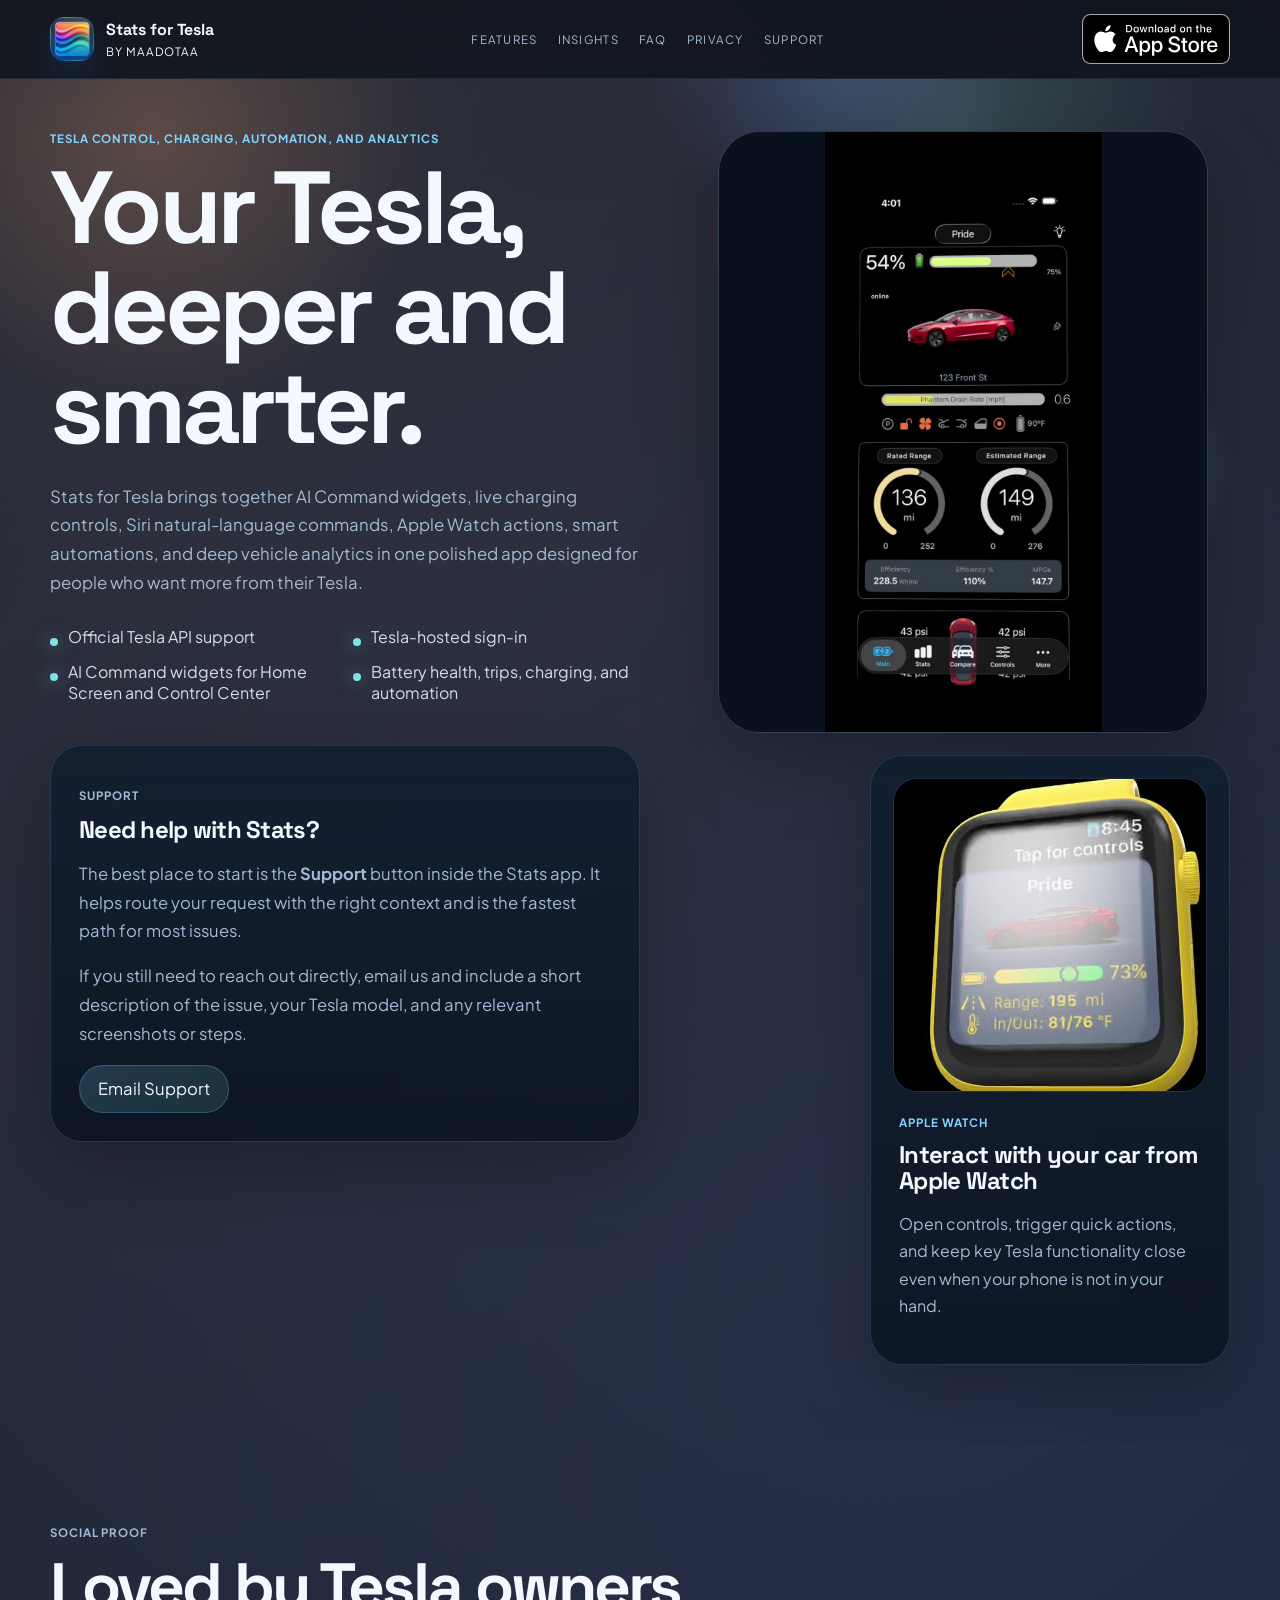
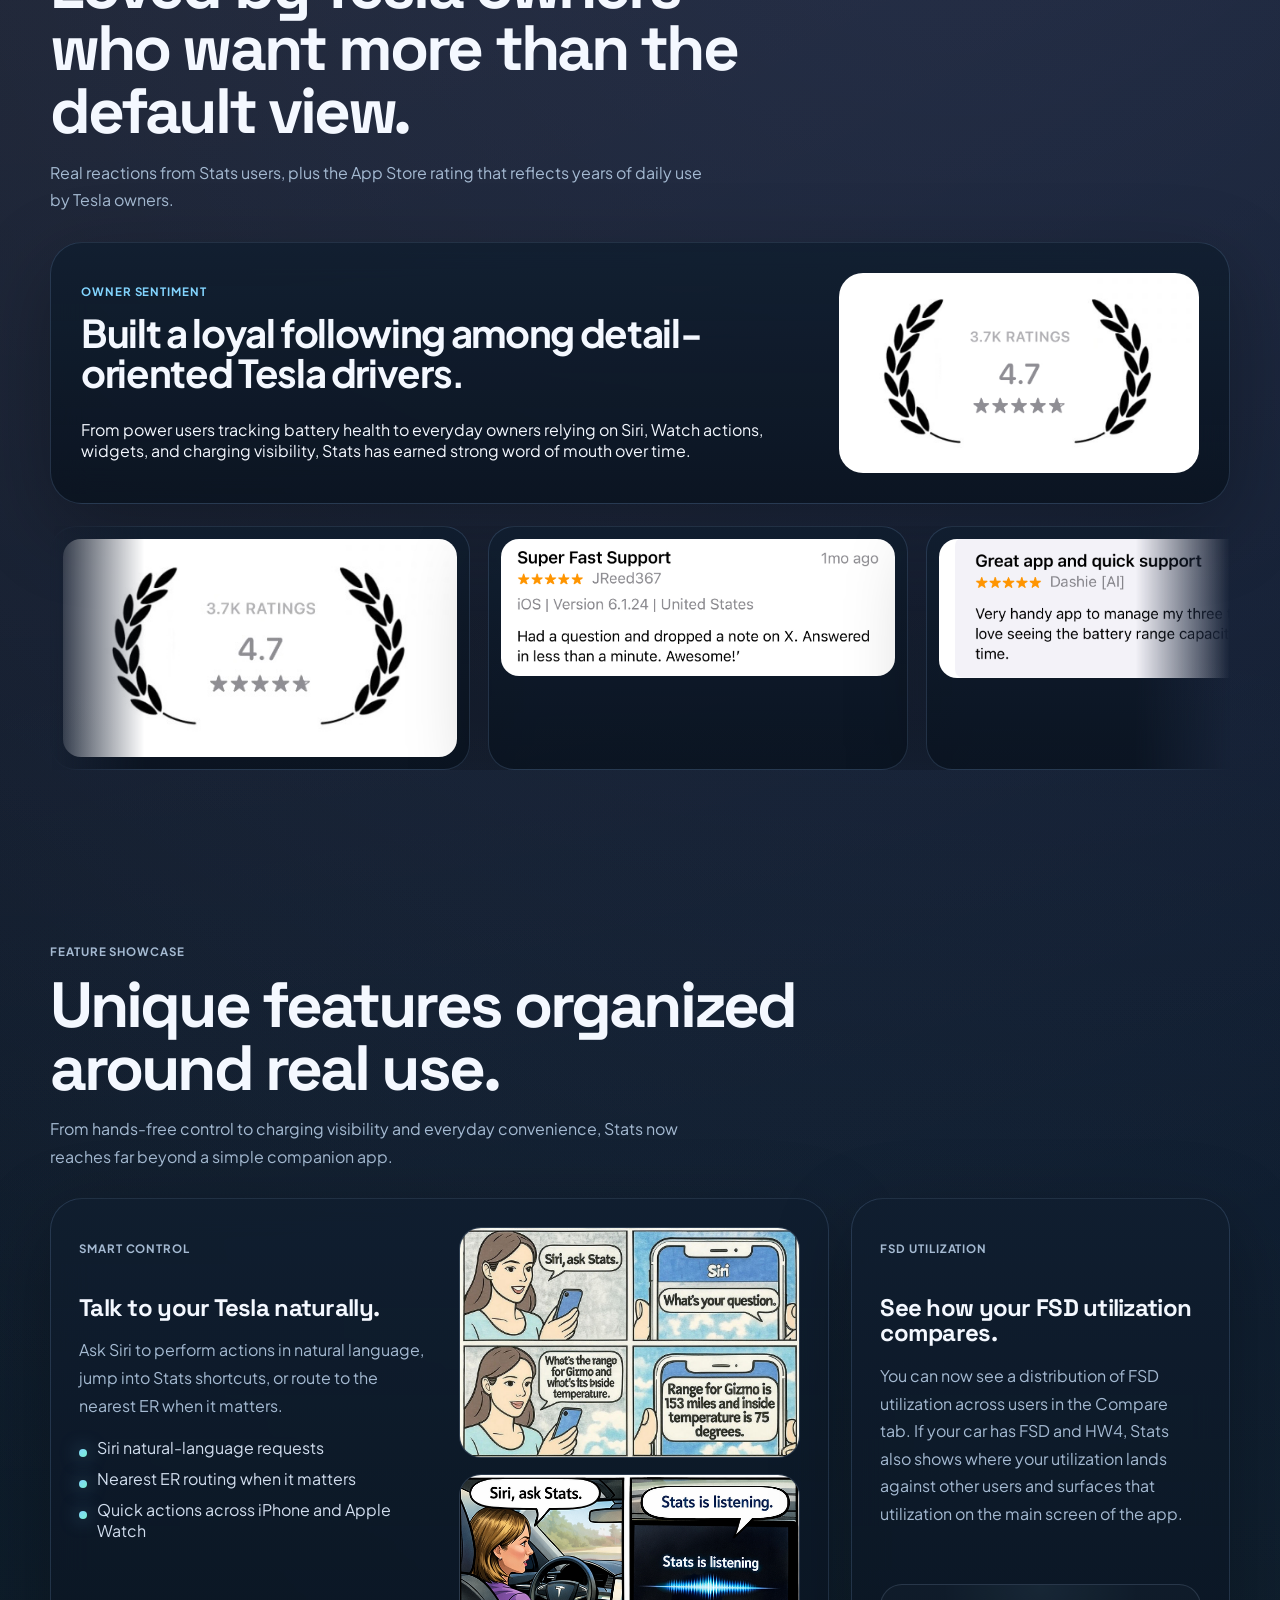
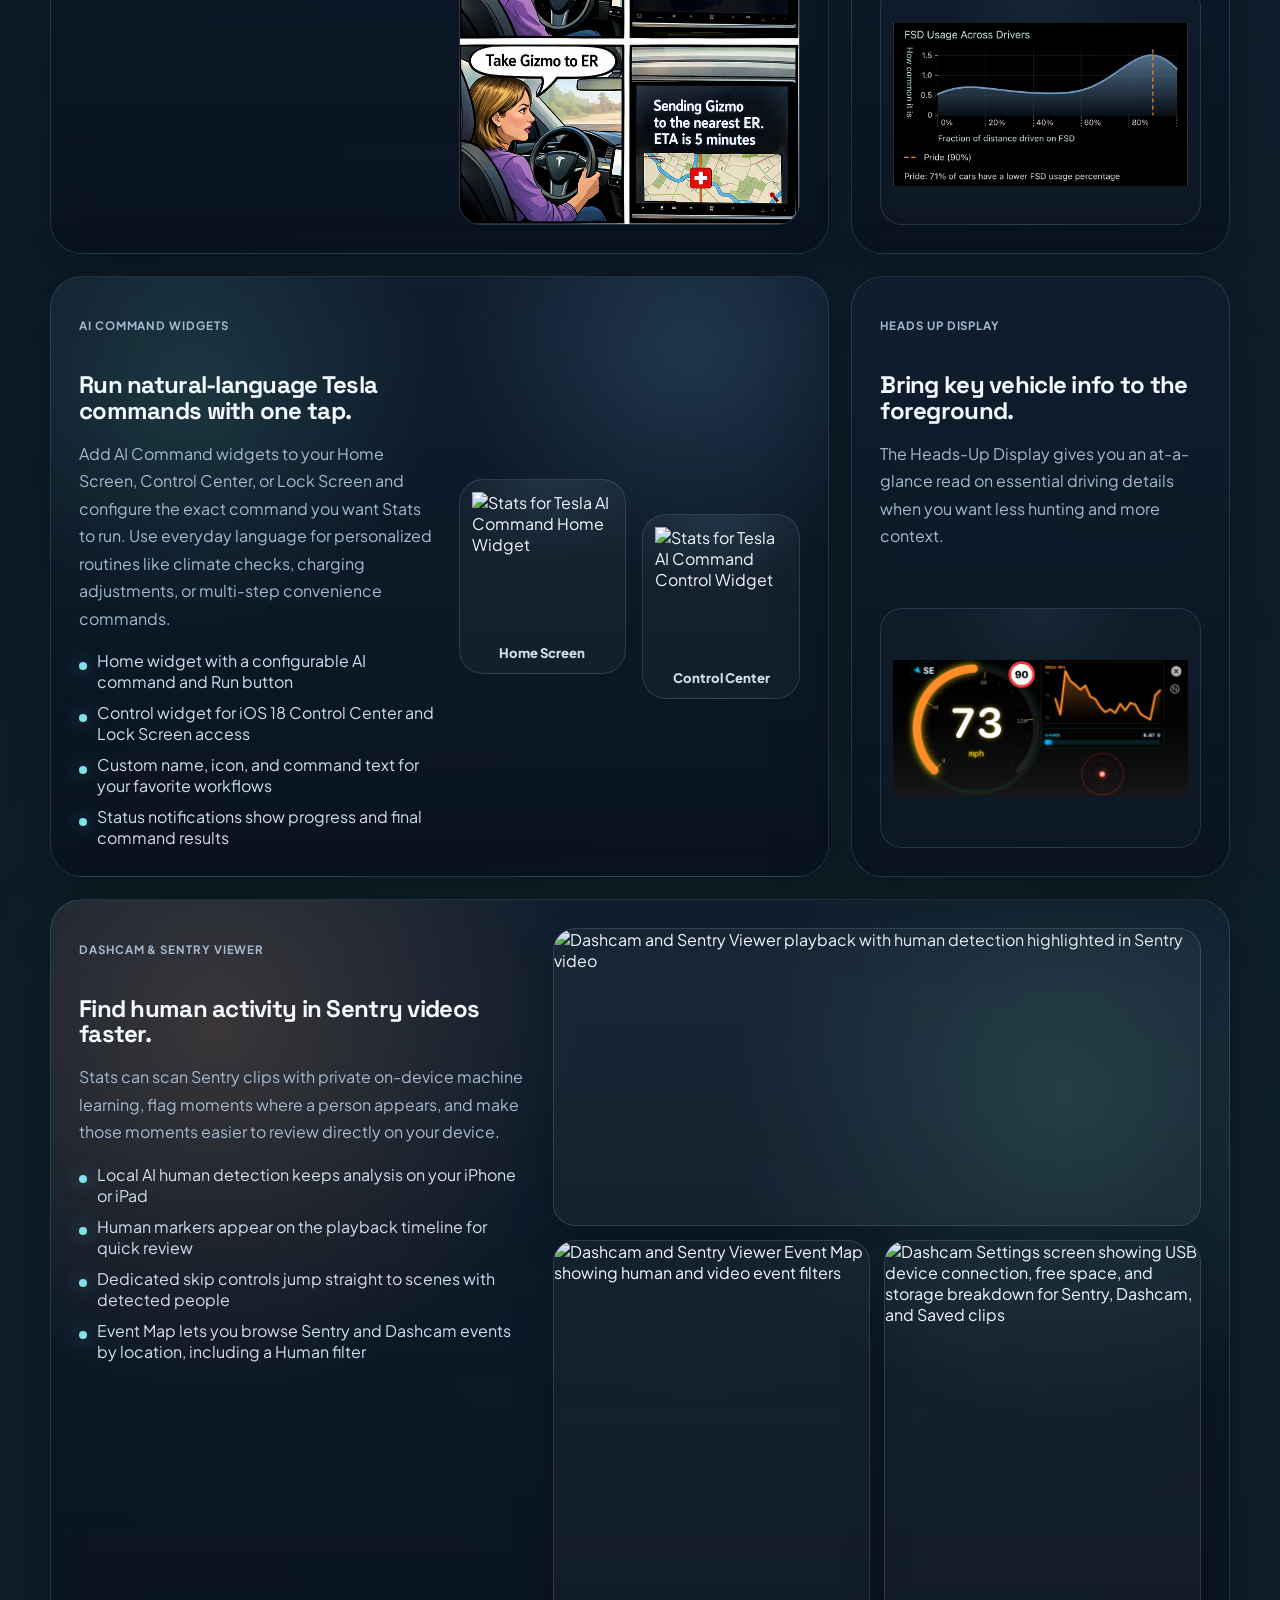
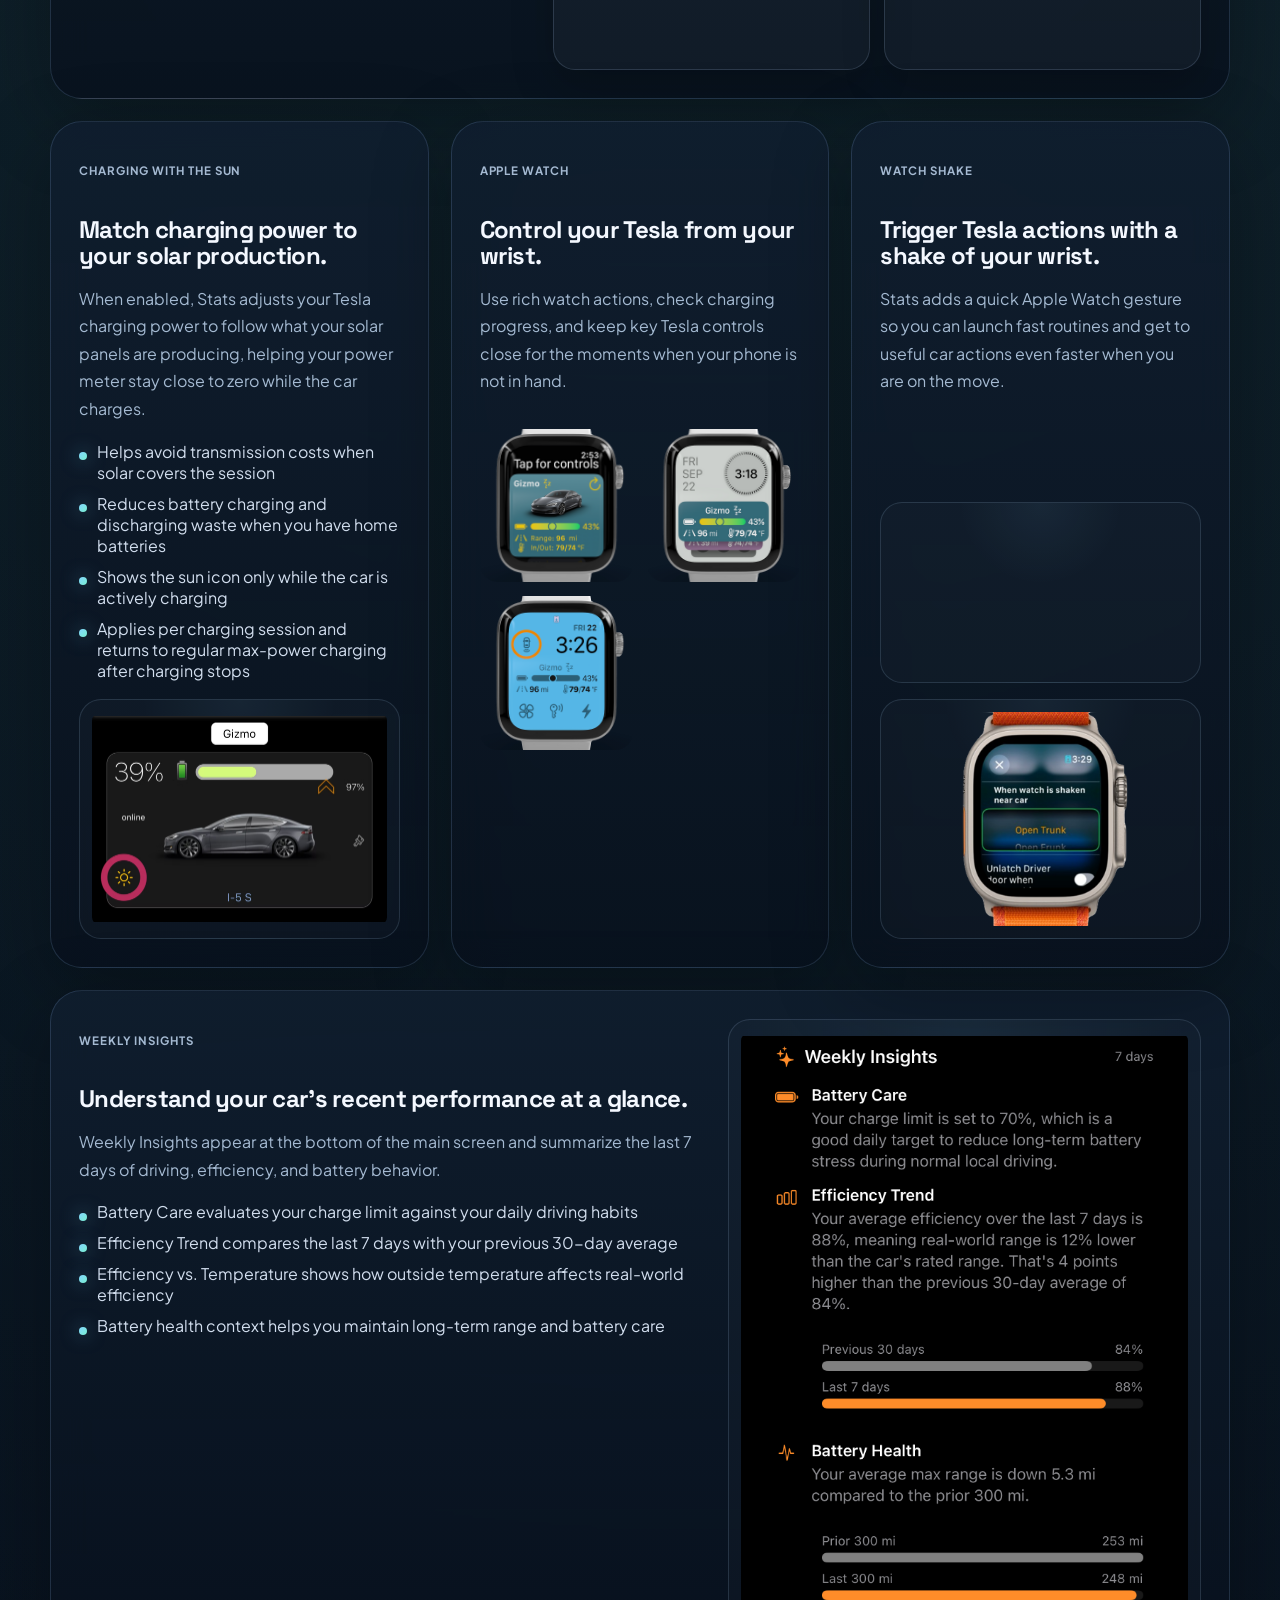
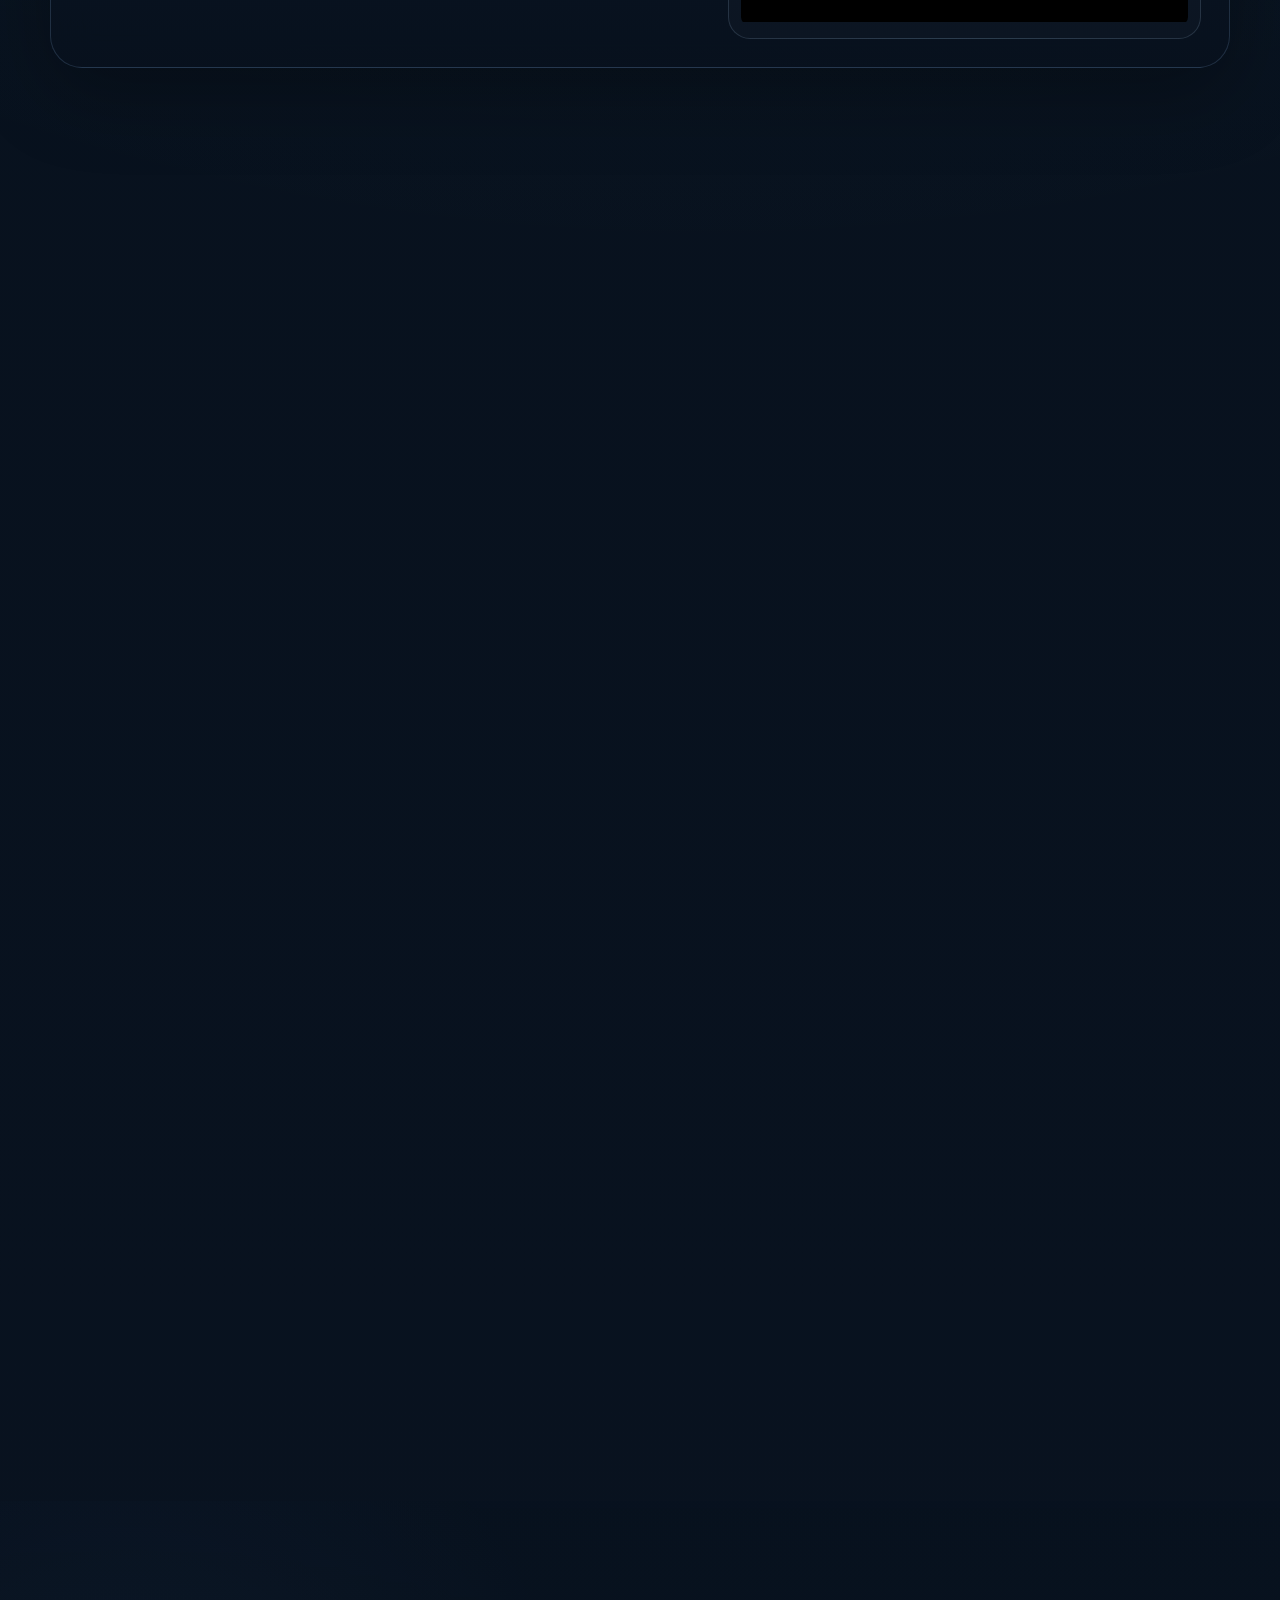
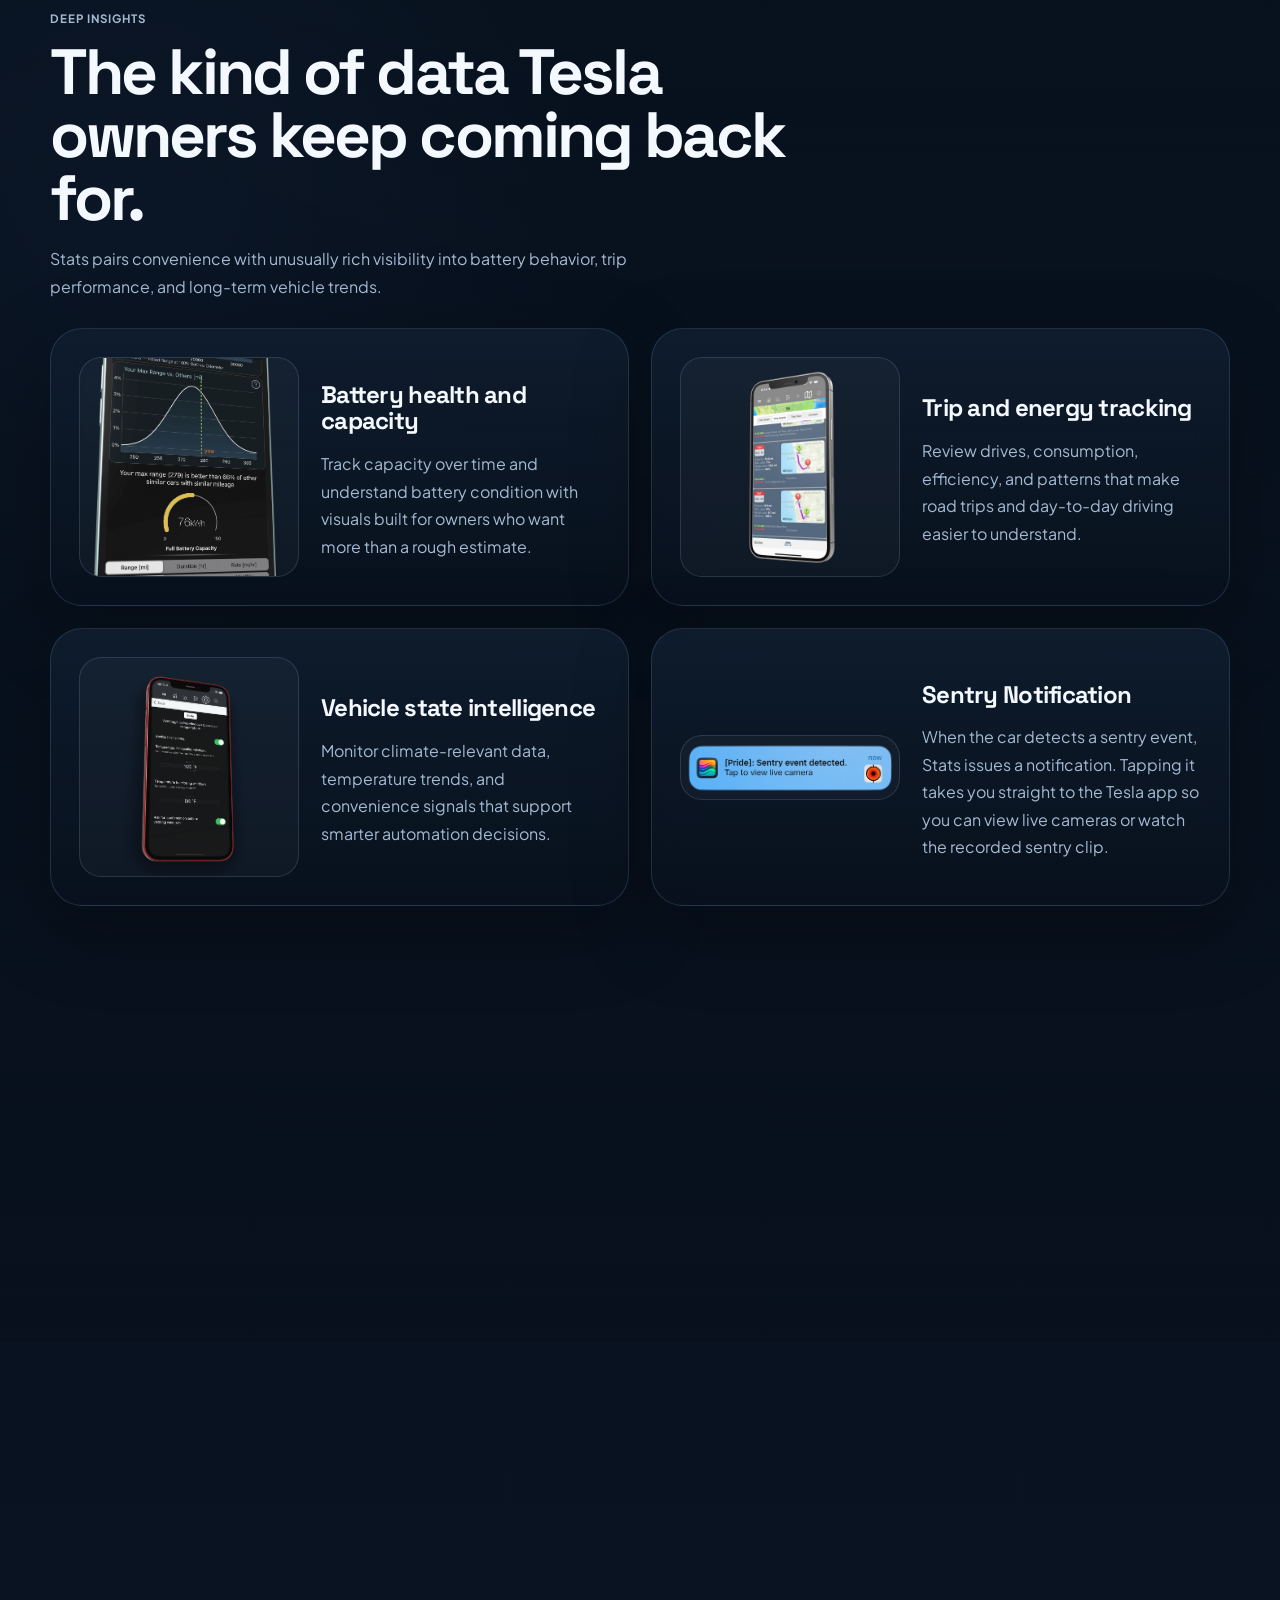
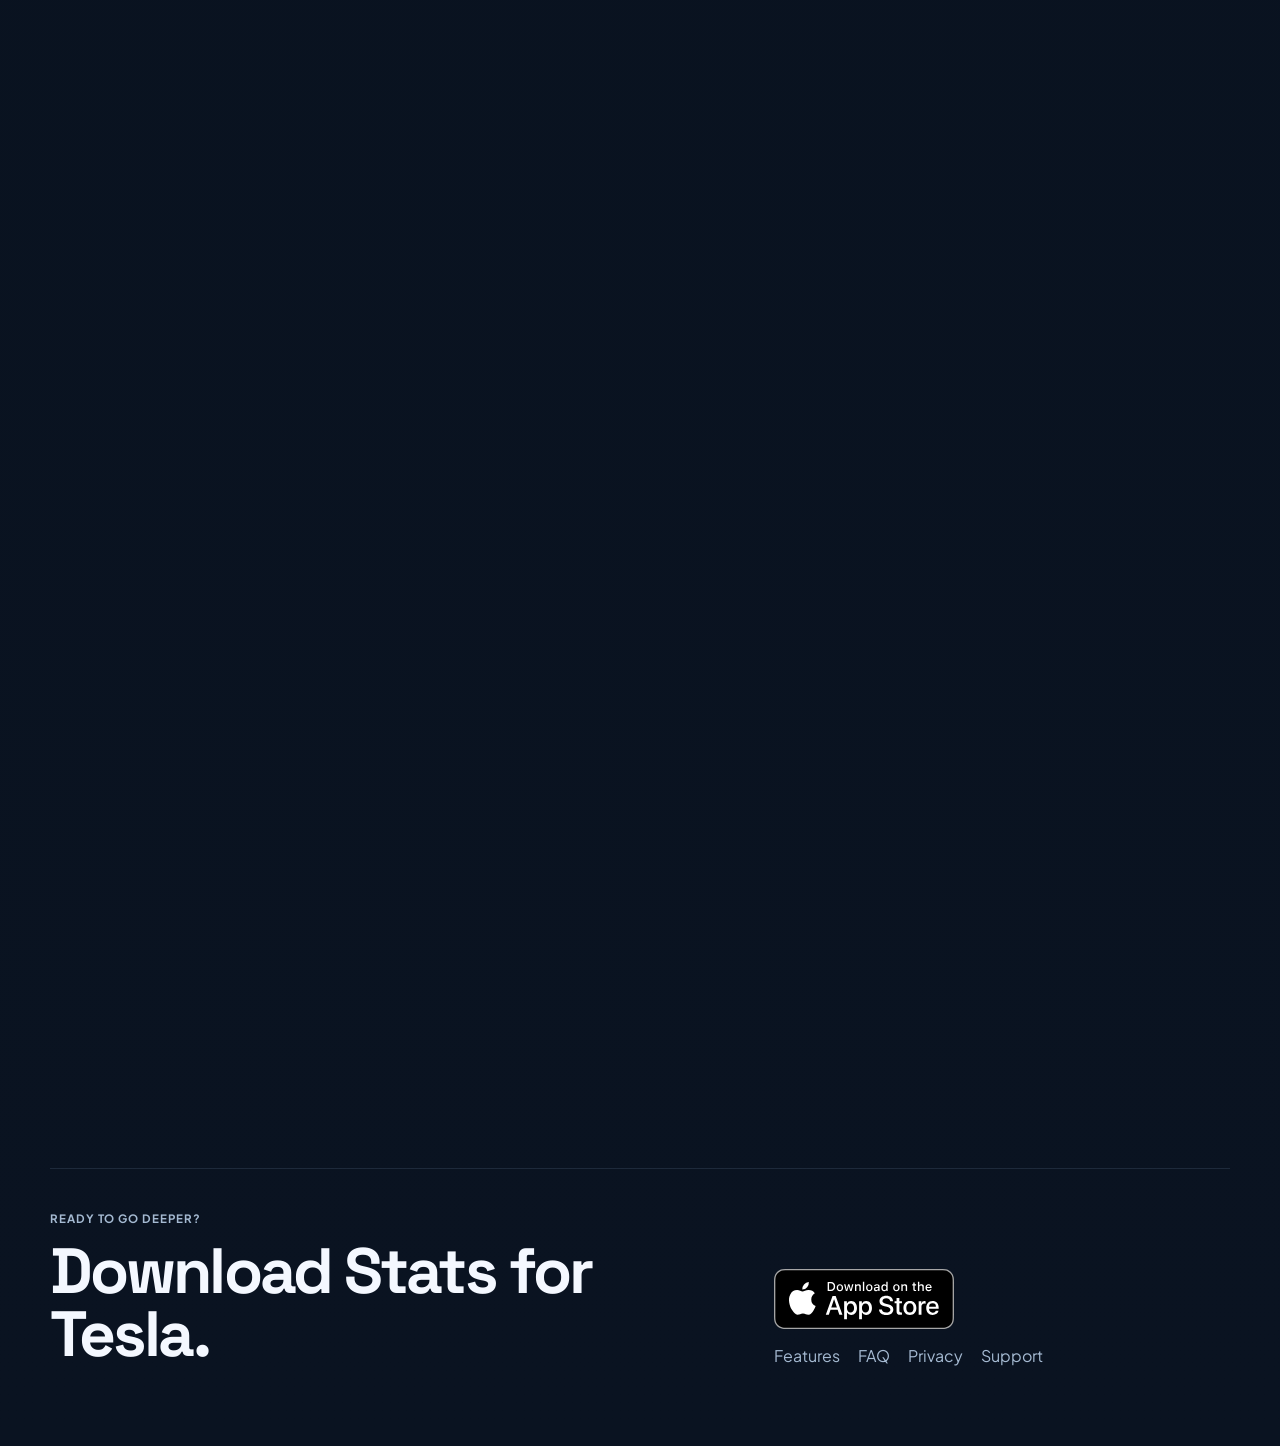
==== index.html @ 8e2ff92a "added sentry human scan" ====
<!DOCTYPE html>
<html lang="en">
<head>
  <meta charset="UTF-8">
  <meta name="viewport" content="width=device-width, initial-scale=1.0">
  <title>Stats for Tesla | Your Tesla, Deeper and Smarter</title>
  <meta name="description" content="Stats for Tesla brings AI Command widgets, live charging, Siri control, Apple Watch actions, battery health, road-trip intelligence, and deep vehicle analytics into one refined app.">
  <meta name="theme-color" content="#09111f">
  <meta property="og:title" content="Stats for Tesla">
  <meta property="og:description" content="AI Command widgets, live charging, Siri control, battery health, Apple Watch actions, and rich Tesla insights in one app.">
  <meta property="og:type" content="website">
  <meta property="og:image" content="/assets/icons/app-icon-1024.png">
  <meta property="og:url" content="https://www.getstatsapp.com/">
  <link rel="preload" as="image" href="/videos/stats_app_hero_poster.jpg">
  <link rel="preconnect" href="https://fonts.googleapis.com">
  <link rel="preconnect" href="https://fonts.gstatic.com" crossorigin>
  <link href="https://fonts.googleapis.com/css2?family=Plus+Jakarta+Sans:wght@400;500;600;700;800&family=Space+Grotesk:wght@500;700&display=swap" rel="stylesheet">
  <link rel="icon" href="/favicon.ico?v=20260420" sizes="any">
  <link rel="shortcut icon" href="/favicon.ico?v=20260420" type="image/x-icon">
  <link rel="icon" type="image/png" sizes="32x32" href="/favicon-32x32.png?v=20260420">
  <link rel="apple-touch-icon" href="/apple-touch-icon.png?v=20260420">
  <link rel="manifest" href="/site.webmanifest">
  <link rel="stylesheet" href="/styles.css">
</head>
<body>
  <a class="skip-link" href="#main">Skip to content</a>

  <header class="site-header">
    <div class="container header-inner">
      <a class="brand" href="#top" aria-label="Stats for Tesla home">
        <img src="/assets/icons/app-icon-1024.png" alt="Stats for Tesla app icon" width="44" height="44">
        <span>
          <strong>Stats for Tesla</strong>
          <small>by Maadotaa</small>
        </span>
      </a>

      <nav class="site-nav" aria-label="Primary">
        <a href="#features">Features</a>
        <a href="#insights">Insights</a>
        <a href="/faq/">FAQ</a>
        <a href="/privacy/">Privacy</a>
        <a href="/support/">Support</a>
      </nav>

      <a class="header-app-store" href="https://itunes.apple.com/app/id1191100729" target="_blank" rel="noreferrer" aria-label="Download Stats for Tesla on the App Store">
        <img src="/assets/badges/app-store-badge.svg" alt="Download on the App Store" width="148" height="49">
      </a>
    </div>
  </header>

  <main id="main">
    <section class="hero section" id="top">
      <div class="hero-backdrop" aria-hidden="true"></div>
      <div class="container hero-grid">
        <div class="hero-copy reveal">
          <p class="eyebrow">Tesla control, charging, automation, and analytics</p>
          <h1>Your Tesla, deeper and smarter.</h1>
          <p class="hero-text">
            Stats for Tesla brings together AI Command widgets, live charging controls,
            Siri natural-language commands, Apple Watch actions, smart automations, and deep vehicle analytics
            in one polished app designed for people who want more from their Tesla.
          </p>

          <ul class="trust-points" aria-label="Highlights">
            <li>Official Tesla API support</li>
            <li>Tesla-hosted sign-in</li>
            <li>AI Command widgets for Home Screen and Control Center</li>
            <li>Battery health, trips, charging, and automation</li>
          </ul>

          <section class="hero-support-card support-card reveal glass-card" id="support">
            <p class="eyebrow">Support</p>
            <h3>Need help with Stats?</h3>
            <p>The best place to start is the <strong>Support</strong> button inside the Stats app. It helps route your request with the right context and is the fastest path for most issues.</p>
            <p>If you still need to reach out directly, email us and include a short description of the issue, your Tesla model, and any relevant screenshots or steps.</p>
            <div class="support-actions">
              <a class="primary-button" href="mailto:apps@maadotaa.com?subject=Need%20Help%20with%20Stats%20app">Email Support</a>
            </div>
          </section>
        </div>

        <div class="hero-visual reveal">
          <div class="hero-device-stack">
            <div class="orb orb-a"></div>
            <div class="orb orb-b"></div>
            <div class="hero-video-shell">
              <video
                class="hero-video"
                autoplay
                muted
                loop
                playsinline
                preload="metadata"
                poster="/videos/stats_app_hero_poster.jpg"
                aria-label="Stats for Tesla app preview video"
              >
                <source src="/videos/stats_app_hero_web.mp4" type="video/mp4">
              </video>
            </div>
          </div>
          <div class="hero-stat-card glass-card">
            <div class="hero-card-media">
              <video
                class="hero-card-video"
                autoplay
                muted
                playsinline
                preload="metadata"
                poster="/videos/newWatch_main_poster.jpg"
                aria-label="Apple Watch interaction preview"
              >
                <source src="/videos/newWatch_main_web.mp4" type="video/mp4">
              </video>
            </div>
            <span class="stat-label">Apple Watch</span>
            <strong>Interact with your car from Apple Watch</strong>
            <p>Open controls, trigger quick actions, and keep key Tesla functionality close even when your phone is not in your hand.</p>
          </div>
        </div>
      </div>
    </section>

    <section class="section section-compact" aria-labelledby="reviews-title">
      <div class="container">
        <div class="section-heading reveal">
          <p class="eyebrow">Social proof</p>
          <h2 id="reviews-title">Loved by Tesla owners who want more than the default view.</h2>
          <p>Real reactions from Stats users, plus the App Store rating that reflects years of daily use by Tesla owners.</p>
        </div>

        <div class="reviews-hero reveal glass-card">
          <div class="reviews-hero-copy">
            <p class="feature-kicker">Owner sentiment</p>
            <h3>Built a loyal following among detail-oriented Tesla drivers.</h3>
            <p>From power users tracking battery health to everyday owners relying on Siri, Watch actions, widgets, and charging visibility, Stats has earned strong word of mouth over time.</p>
          </div>
          <img src="/Stats_reviews/rating.png" alt="Stats for Tesla rating graphic showing 3.7K ratings and a 4.7 score">
        </div>

        <div class="reviews-marquee reveal" aria-label="User testimonials from X">
          <div class="reviews-track">
            <article class="review-tile glass-card"><img src="/Stats_reviews/img1.jpg" alt="User testimonial from X about Stats for Tesla"></article>
            <article class="review-tile glass-card"><img src="/Stats_reviews/img2.jpeg" alt="User testimonial from X about Stats for Tesla"></article>
            <article class="review-tile glass-card"><img src="/Stats_reviews/img3.jpeg" alt="User testimonial from X about Stats for Tesla"></article>
            <article class="review-tile glass-card"><img src="/Stats_reviews/img4.jpeg" alt="User testimonial from X about Stats for Tesla"></article>
            <article class="review-tile glass-card"><img src="/Stats_reviews/img5.jpeg" alt="User testimonial from X about Stats for Tesla"></article>
            <article class="review-tile glass-card"><img src="/Stats_reviews/img6.jpeg" alt="User testimonial from X about Stats for Tesla"></article>
            <article class="review-tile glass-card"><img src="/Stats_reviews/img7.jpeg" alt="User testimonial from X about Stats for Tesla"></article>
            <article class="review-tile glass-card"><img src="/Stats_reviews/img8.jpeg" alt="User testimonial from X about Stats for Tesla"></article>
            <article class="review-tile glass-card"><img src="/Stats_reviews/img9.jpeg" alt="User testimonial from X about Stats for Tesla"></article>
            <article class="review-tile glass-card"><img src="/Stats_reviews/img10.jpeg" alt="User testimonial from X about Stats for Tesla"></article>
            <article class="review-tile glass-card"><img src="/Stats_reviews/img11.jpeg" alt="User testimonial from X about Stats for Tesla"></article>
            <article class="review-tile glass-card"><img src="/Stats_reviews/img12.jpeg" alt="User testimonial from X about Stats for Tesla"></article>

            <article class="review-tile glass-card" aria-hidden="true"><img src="/Stats_reviews/img1.jpg" alt=""></article>
            <article class="review-tile glass-card" aria-hidden="true"><img src="/Stats_reviews/img2.jpeg" alt=""></article>
            <article class="review-tile glass-card" aria-hidden="true"><img src="/Stats_reviews/img3.jpeg" alt=""></article>
            <article class="review-tile glass-card" aria-hidden="true"><img src="/Stats_reviews/img4.jpeg" alt=""></article>
            <article class="review-tile glass-card" aria-hidden="true"><img src="/Stats_reviews/img5.jpeg" alt=""></article>
            <article class="review-tile glass-card" aria-hidden="true"><img src="/Stats_reviews/img6.jpeg" alt=""></article>
            <article class="review-tile glass-card" aria-hidden="true"><img src="/Stats_reviews/img7.jpeg" alt=""></article>
            <article class="review-tile glass-card" aria-hidden="true"><img src="/Stats_reviews/img8.jpeg" alt=""></article>
            <article class="review-tile glass-card" aria-hidden="true"><img src="/Stats_reviews/img9.jpeg" alt=""></article>
            <article class="review-tile glass-card" aria-hidden="true"><img src="/Stats_reviews/img10.jpeg" alt=""></article>
            <article class="review-tile glass-card" aria-hidden="true"><img src="/Stats_reviews/img11.jpeg" alt=""></article>
            <article class="review-tile glass-card" aria-hidden="true"><img src="/Stats_reviews/img12.jpeg" alt=""></article>
          </div>
        </div>
      </div>
    </section>

    <section class="section" id="features">
      <div class="container">
        <div class="section-heading reveal">
          <p class="eyebrow">Feature showcase</p>
          <h2>Unique features organized around real use.</h2>
          <p>From hands-free control to charging visibility and everyday convenience, Stats now reaches far beyond a simple companion app.</p>
        </div>

        <div class="feature-grid">
          <article class="feature-card feature-card-large reveal glass-card">
            <div class="feature-copy">
              <p class="feature-kicker">Smart control</p>
              <h3>Talk to your Tesla naturally.</h3>
              <p>Ask Siri to perform actions in natural language, jump into Stats shortcuts, or route to the nearest ER when it matters.</p>
              <ul>
                <li>Siri natural-language requests</li>
                <li>Nearest ER routing when it matters</li>
                <li>Quick actions across iPhone and Apple Watch</li>
              </ul>
            </div>
            <div class="feature-media dual-media dual-media-vertical">
              <img src="/assets/images/siri-natural-language.jpg" alt="Stats for Tesla Siri natural-language control">
              <img src="/assets/images/nearest-er.png" alt="Stats for Tesla nearest ER shortcut">
            </div>
          </article>

          <article class="feature-card feature-card-large ai-widget-card reveal glass-card">
            <div class="feature-copy">
              <p class="feature-kicker">AI Command Widgets</p>
              <h3>Run natural-language Tesla commands with one tap.</h3>
              <p>Add AI Command widgets to your Home Screen, Control Center, or Lock Screen and configure the exact command you want Stats to run. Use everyday language for personalized routines like climate checks, charging adjustments, or multi-step convenience commands.</p>
              <ul>
                <li>Home widget with a configurable AI command and Run button</li>
                <li>Control widget for iOS 18 Control Center and Lock Screen access</li>
                <li>Custom name, icon, and command text for your favorite workflows</li>
                <li>Status notifications show progress and final command results</li>
              </ul>
            </div>
            <div class="ai-widget-showcase" aria-label="AI Command widget previews">
              <figure class="ai-widget-media">
                <img src="/assets/images/ai-command-home-widget.png" alt="Stats for Tesla AI Command Home Widget">
                <figcaption>Home Screen</figcaption>
              </figure>
              <figure class="ai-widget-media ai-widget-media-control">
                <img src="/assets/images/ai-command-control-widget.png" alt="Stats for Tesla AI Command Control Widget">
                <figcaption>Control Center</figcaption>
              </figure>
            </div>
          </article>

          <article class="feature-card feature-card-large feature-card-full sentry-viewer-card reveal glass-card">
            <div class="feature-copy">
              <p class="feature-kicker">Dashcam &amp; Sentry Viewer</p>
              <h3>Find human activity in Sentry videos faster.</h3>
              <p>Stats can scan Sentry clips with private on-device machine learning, flag moments where a person appears, and make those moments easier to review directly on your device.</p>
              <ul>
                <li>Local AI human detection keeps analysis on your iPhone or iPad</li>
                <li>Human markers appear on the playback timeline for quick review</li>
                <li>Dedicated skip controls jump straight to scenes with detected people</li>
                <li>Event Map lets you browse Sentry and Dashcam events by location, including a Human filter</li>
              </ul>
            </div>
            <div class="sentry-feature-media" aria-label="Dashcam and Sentry Viewer human detection previews">
              <img class="sentry-shot sentry-shot-wide" src="/assets/images/sentry-human-detection-playback.webp" alt="Dashcam and Sentry Viewer playback with human detection highlighted in Sentry video">
              <img class="sentry-shot sentry-shot-phone" src="/assets/images/sentry-event-map-human-filter.webp" alt="Dashcam and Sentry Viewer Event Map showing human and video event filters">
              <img class="sentry-shot sentry-shot-phone" src="/assets/images/sentry-storage-analysis.webp" alt="Dashcam Settings screen showing USB device connection, free space, and storage breakdown for Sentry, Dashcam, and Saved clips">
            </div>
          </article>

          <article class="feature-card reveal glass-card">
            <div class="feature-copy">
              <p class="feature-kicker">FSD Utilization</p>
              <h3>See how your FSD utilization compares.</h3>
              <p>You can now see a distribution of FSD utilization across users in the Compare tab. If your car has FSD and HW4, Stats also shows where your utilization lands against other users and surfaces that utilization on the main screen of the app.</p>
            </div>
            <img class="feature-image" src="/assets/images/fsd-utilization-top.png" alt="Stats for Tesla FSD utilization feature from the new Compare view">
          </article>

          <article class="feature-card reveal glass-card">
            <div class="feature-copy">
              <p class="feature-kicker">Heads Up Display</p>
              <h3>Bring key vehicle info to the foreground.</h3>
              <p>The Heads-Up Display gives you an at-a-glance read on essential driving details when you want less hunting and more context.</p>
            </div>
            <img class="feature-image" src="/assets/images/heads-up-display.png" alt="Stats for Tesla heads-up display feature">
          </article>

          <article class="feature-card reveal glass-card">
            <div class="feature-copy">
              <p class="feature-kicker">Charging with the sun</p>
              <h3>Match charging power to your solar production.</h3>
              <p>When enabled, Stats adjusts your Tesla charging power to follow what your solar panels are producing, helping your power meter stay close to zero while the car charges.</p>
              <ul>
                <li>Helps avoid transmission costs when solar covers the session</li>
                <li>Reduces battery charging and discharging waste when you have home batteries</li>
                <li>Shows the sun icon only while the car is actively charging</li>
                <li>Applies per charging session and returns to regular max-power charging after charging stops</li>
              </ul>
            </div>
            <img class="feature-image" src="/assets/images/solar-charging.png.avif" alt="Stats for Tesla Charging with the sun feature">
          </article>

          <article class="feature-card reveal glass-card">
            <div class="feature-copy">
              <p class="feature-kicker">Apple Watch</p>
              <h3>Control your Tesla from your wrist.</h3>
              <p>Use rich watch actions, check charging progress, and keep key Tesla controls close for the moments when your phone is not in hand.</p>
            </div>
            <div class="watch-collage">
              <img src="/assets/images/watch-app-1.png" alt="Stats for Tesla Apple Watch screen">
              <img src="/assets/images/watch-app-4.png" alt="Stats for Tesla Apple Watch controls">
              <img src="/assets/images/watch-app-5.png" alt="Stats for Tesla Apple Watch feature screen">
            </div>
          </article>

          <article class="feature-card feature-card-large feature-card-full reveal glass-card">
            <div class="feature-copy">
              <p class="feature-kicker">Weekly Insights</p>
              <h3>Understand your car's recent performance at a glance.</h3>
              <p>Weekly Insights appear at the bottom of the main screen and summarize the last 7 days of driving, efficiency, and battery behavior.</p>
              <ul>
                <li>Battery Care evaluates your charge limit against your daily driving habits</li>
                <li>Efficiency Trend compares the last 7 days with your previous 30-day average</li>
                <li>Efficiency vs. Temperature shows how outside temperature affects real-world efficiency</li>
                <li>Battery health context helps you maintain long-term range and battery care</li>
              </ul>
            </div>
            <img class="feature-image feature-image-tall" src="/assets/images/weekly-insights.png" alt="Stats for Tesla Weekly Insights feature">
          </article>

          <article class="feature-card reveal glass-card">
            <div class="feature-copy">
              <p class="feature-kicker">Watch Shake</p>
              <h3>Trigger Tesla actions with a shake of your wrist.</h3>
              <p>Stats adds a quick Apple Watch gesture so you can launch fast routines and get to useful car actions even faster when you are on the move.</p>
            </div>
            <div class="feature-media-stack">
              <div class="feature-video-embed">
                <iframe
                  src="https://www.youtube-nocookie.com/embed/crK0h4R1Rf4?start=1&rel=0"
                  title="Watch Shake feature video"
                  loading="lazy"
                  allow="accelerometer; autoplay; clipboard-write; encrypted-media; gyroscope; picture-in-picture; web-share"
                  referrerpolicy="strict-origin-when-cross-origin"
                  allowfullscreen
                ></iframe>
              </div>
              <img class="feature-image" src="/assets/images/watch-shake.png" alt="Stats for Tesla Watch Shake feature on Apple Watch">
            </div>
          </article>

          <article class="feature-card reveal glass-card">
            <div class="feature-copy">
              <p class="feature-kicker">Smart Venting</p>
              <h3>Automatically vent and close windows based on cabin heat.</h3>
              <p>Stats will vent the windows if inside temperature exceeds the limit you set, then close the windows again once temperature drops below that threshold. You can require confirmation first or let the app handle it automatically.</p>
            </div>
            <img class="feature-image" src="/assets/images/smart-window-venting.png" alt="Stats for Tesla Smart Vent feature from version 5.5.20">
          </article>

          <article class="feature-card reveal glass-card">
            <div class="feature-copy">
              <p class="feature-kicker">Car Maintenance</p>
              <h3>Track service intervals and get reminded at the right time.</h3>
              <p>Stats keeps track of your car maintenance and sends notifications when it is time to perform a service, helping you stay ahead of routine upkeep directly from the app.</p>
              <ul>
                <li>Tire rotation</li>
                <li>Cabin air filter</li>
                <li>Brake fluid test</li>
                <li>AC service</li>
              </ul>
            </div>
            <img class="feature-image" src="/assets/images/car-maintenance.png" alt="Stats for Tesla car maintenance tracking screen">
          </article>

          <article class="feature-card reveal glass-card">
            <div class="feature-copy">
              <p class="feature-kicker">Low Battery Range</p>
              <h3>See how far you can still travel on the map.</h3>
              <p>When the estimated range drops below 100 km (62 mi), Stats shows your remaining reachable area on the map so you can make a quicker charging decision with less guesswork.</p>
            </div>
            <img class="feature-image" src="/assets/images/low-battery-range-map.png" alt="Stats for Tesla low battery range map">
          </article>

          <article class="feature-card reveal glass-card">
            <div class="feature-copy">
              <p class="feature-kicker">Controls everywhere</p>
              <h3>Keep useful controls close across iOS.</h3>
              <p>Stats extends to widgets, Control Center, and other system surfaces so common actions, AI commands, and live vehicle info are never far away.</p>
            </div>
            <img class="feature-image" src="/assets/images/control-center-widget.png" alt="Stats for Tesla Control Center widget">
          </article>

          <article class="feature-card reveal glass-card">
            <div class="feature-copy">
              <p class="feature-kicker">Newest utility</p>
              <h3>Adjust Equalizer</h3>
              <p>Fine-tune audio settings directly from Stats when you want one more polished control surface in your Tesla workflow.</p>
            </div>
            <img class="feature-image feature-image-contain" src="/assets/images/adjust-equalizer.png" alt="Stats for Tesla Adjust Equalizer feature screen">
          </article>

          <article class="feature-card reveal glass-card">
            <div class="feature-copy">
              <p class="feature-kicker">Approach unlock</p>
              <h3>Auto Unlatch</h3>
              <p>The exclusive Auto Unlatch feature automatically unlatches the driver door when you approach the car using your watch, but it stays inactive if the car is already unlocked so it does not trigger every time you pass through familiar places like your garage.</p>
            </div>
            <div class="feature-media dual-media">
              <img src="/assets/images/auto-unlatch-watch.jpg" alt="Stats for Tesla Auto Unlatch on Apple Watch">
              <img src="/assets/images/auto-unlatch-settings.png" alt="Stats for Tesla Auto Unlatch settings screen">
            </div>
          </article>

        </div>
      </div>
    </section>

    <section class="section section-dark" id="insights">
      <div class="container">
        <div class="section-heading reveal">
          <p class="eyebrow">Deep insights</p>
          <h2>The kind of data Tesla owners keep coming back for.</h2>
          <p>Stats pairs convenience with unusually rich visibility into battery behavior, trip performance, and long-term vehicle trends.</p>
        </div>

        <div class="insight-grid">
          <article class="insight-card reveal glass-card">
            <img src="/assets/images/battery-health.png" alt="Stats for Tesla battery health analytics">
            <div>
              <h3>Battery health and capacity</h3>
              <p>Track capacity over time and understand battery condition with visuals built for owners who want more than a rough estimate.</p>
            </div>
          </article>

          <article class="insight-card reveal glass-card">
            <img src="/assets/images/trips.png" alt="Stats for Tesla trip analytics">
            <div>
              <h3>Trip and energy tracking</h3>
              <p>Review drives, consumption, efficiency, and patterns that make road trips and day-to-day driving easier to understand.</p>
            </div>
          </article>

          <article class="insight-card reveal glass-card">
            <img src="/assets/images/smart-window-venting.png" alt="Stats for Tesla smart venting and vehicle state view">
            <div>
              <h3>Vehicle state intelligence</h3>
              <p>Monitor climate-relevant data, temperature trends, and convenience signals that support smarter automation decisions.</p>
            </div>
          </article>

          <article class="insight-card reveal glass-card">
            <img src="/assets/images/sentry-notification.png" alt="Stats for Tesla sentry notification banner">
            <div>
              <h3>Sentry Notification</h3>
              <p>When the car detects a sentry event, Stats issues a notification. Tapping it takes you straight to the Tesla app so you can view live cameras or watch the recorded sentry clip.</p>
            </div>
          </article>
        </div>

        <div class="insight-band reveal glass-card">
          <div>
            <p class="eyebrow">Beyond the phone</p>
            <h3>Widgets, lock screen, live activity, Apple Watch, and more.</h3>
            <p>Stats is designed to meet you where you are: on the Lock Screen while charging, in Control Center before you walk outside, on Apple Watch when your hands are full, and in the app when you want the full picture.</p>
          </div>
          <div class="band-media">
            <img src="/assets/images/dynamic-island.png" alt="Stats for Tesla Dynamic Island charging display">
            <img src="/assets/images/live-charge-watch.png" alt="Stats for Tesla live charge activity on Apple Watch">
          </div>
        </div>
      </div>
    </section>

    <section class="section">
      <div class="container">
        <div class="section-heading reveal">
          <p class="eyebrow">Trust and fit</p>
          <h2>Built for people who care about control, detail, and polish.</h2>
        </div>

        <div class="pillars">
          <article class="pillar reveal glass-card">
            <h3>Official Tesla API</h3>
            <p>Stats supports Tesla’s official API approach and recent platform changes, including Tesla-hosted sign-in flows.</p>
          </article>
          <article class="pillar reveal glass-card">
            <h3>Thoughtful battery behavior</h3>
            <p>The app is designed to avoid unnecessary wakeups so rich insight does not have to come with avoidable phantom-drain tradeoffs.</p>
          </article>
          <article class="pillar reveal glass-card">
            <h3>Recent capability upgrades</h3>
            <p>Features highlighted on the latest product experience, like AI Command widgets, Adjust Equalizer, Siri upgrades, AutoNav, Control Center support, and Live Charge Activity, take priority here.</p>
          </article>
        </div>

      </div>
    </section>

    <section class="section" id="privacy">
      <div class="container narrow">
        <div class="section-heading reveal">
          <p class="eyebrow">Privacy</p>
          <h2>Built around official access and careful handling.</h2>
        </div>

        <div class="privacy-card reveal glass-card">
          <p>Stats uses Tesla-hosted authentication flows and official Tesla API support, which means your Tesla email address and password are not entered into Stats itself.</p>
          <p>The app is designed to surface rich information and controls while being mindful about unnecessary vehicle wakeups, helping reduce avoidable phantom-drain impact.</p>
          <p>Stats does not share your data with any other company, service, or third party.</p>
        </div>
      </div>
    </section>

  </main>

  <footer class="site-footer">
    <div class="container footer-grid">
      <div>
        <p class="eyebrow">Ready to go deeper?</p>
        <h2>Download Stats for Tesla.</h2>
      </div>
      <div class="footer-actions">
        <a class="badge-link" href="https://itunes.apple.com/app/id1191100729" target="_blank" rel="noreferrer" aria-label="Download Stats for Tesla on the App Store">
          <img src="/assets/badges/app-store-badge.svg" alt="Download on the App Store" width="180" height="60">
        </a>
        <nav class="footer-links" aria-label="Footer">
          <a href="#features">Features</a>
          <a href="/faq/">FAQ</a>
          <a href="/privacy/">Privacy</a>
          <a href="/support/">Support</a>
        </nav>
      </div>
    </div>
  </footer>

  <script src="/script.js"></script>
</body>
</html>
---- styles.css ----
:root {
  --bg: #07111d;
  --bg-soft: #0d1827;
  --panel: rgba(14, 26, 40, 0.76);
  --panel-strong: rgba(10, 20, 33, 0.9);
  --panel-border: rgba(154, 199, 255, 0.16);
  --text: #f4f8ff;
  --muted: #a5bad2;
  --muted-strong: #d2deee;
  --accent: #83d5ff;
  --accent-2: #79f0d0;
  --accent-3: #ffad76;
  --accent-4: #6a8dff;
  --shadow: 0 24px 80px rgba(0, 0, 0, 0.28);
  --radius-xl: 32px;
  --radius-lg: 24px;
  --radius-md: 18px;
  --container: min(1180px, calc(100vw - 40px));
}

*,
*::before,
*::after {
  box-sizing: border-box;
}

html {
  scroll-behavior: smooth;
}

body {
  margin: 0;
  min-width: 320px;
  font-family: "Plus Jakarta Sans", sans-serif;
  color: var(--text);
  background:
    radial-gradient(circle at top left, rgba(255, 175, 118, 0.14), transparent 28%),
    radial-gradient(circle at 75% 12%, rgba(105, 141, 255, 0.18), transparent 26%),
    radial-gradient(circle at 55% 40%, rgba(117, 240, 208, 0.09), transparent 34%),
    linear-gradient(180deg, #06111d 0%, #07111d 40%, #0a1321 100%);
}

img {
  max-width: 100%;
  display: block;
}

img[data-zoomable="true"] {
  cursor: zoom-in;
}

a {
  color: inherit;
  text-decoration: none;
}

button,
a {
  -webkit-tap-highlight-color: transparent;
}

.skip-link {
  position: absolute;
  left: 16px;
  top: -48px;
  z-index: 100;
  padding: 10px 14px;
  border-radius: 12px;
  background: #fff;
  color: #08111d;
}

.skip-link:focus {
  top: 16px;
}

.container {
  width: var(--container);
  margin: 0 auto;
}

.narrow {
  width: min(900px, calc(100vw - 40px));
}

.site-header {
  position: sticky;
  top: 0;
  z-index: 20;
  backdrop-filter: blur(18px);
  background: rgba(5, 12, 20, 0.62);
  border-bottom: 1px solid rgba(140, 179, 221, 0.12);
}

.header-inner {
  display: flex;
  align-items: center;
  justify-content: space-between;
  gap: 24px;
  min-height: 78px;
}

.brand {
  display: inline-flex;
  align-items: center;
  gap: 12px;
}

.brand img {
  border-radius: 14px;
  box-shadow: 0 12px 30px rgba(28, 70, 120, 0.35);
}

.brand span {
  display: grid;
  gap: 4px;
}

.brand strong {
  font-family: "Space Grotesk", sans-serif;
  font-size: 1rem;
}

.brand small,
.site-nav,
.download-chip,
.eyebrow,
.feature-kicker,
.stat-label {
  letter-spacing: 0.08em;
  text-transform: uppercase;
}

.brand small,
.site-nav a,
.download-chip,
.eyebrow,
.feature-kicker,
.stat-label {
  font-size: 0.72rem;
}

.site-nav {
  display: flex;
  align-items: center;
  gap: 20px;
  color: var(--muted);
}

.site-nav a:hover,
.site-nav a:focus-visible,
.footer-links a:hover,
.footer-links a:focus-visible {
  color: #fff;
}

.download-chip,
.secondary-action,
.primary-button {
  display: inline-flex;
  align-items: center;
  justify-content: center;
  min-height: 48px;
  padding: 0 18px;
  border-radius: 999px;
  transition: transform 180ms ease, background-color 180ms ease, border-color 180ms ease, box-shadow 180ms ease;
}

.header-app-store {
  display: inline-flex;
  align-items: center;
  justify-content: center;
  transition: transform 180ms ease, opacity 180ms ease;
}

.header-app-store img {
  display: block;
  width: 148px;
  height: auto;
}

.download-chip {
  color: #09111f;
  background: linear-gradient(135deg, var(--accent) 0%, var(--accent-2) 100%);
  box-shadow: 0 12px 30px rgba(105, 230, 255, 0.24);
}

.secondary-action,
.primary-button {
  border: 1px solid rgba(137, 190, 255, 0.24);
  color: var(--text);
  background: rgba(255, 255, 255, 0.03);
}

.primary-button {
  background: linear-gradient(135deg, rgba(123, 215, 255, 0.18), rgba(121, 240, 208, 0.12));
}

.download-chip:hover,
.download-chip:focus-visible,
.header-app-store:hover,
.header-app-store:focus-visible,
.secondary-action:hover,
.secondary-action:focus-visible,
.primary-button:hover,
.primary-button:focus-visible,
.badge-link:hover,
.badge-link:focus-visible {
  transform: translateY(-2px);
}

.section {
  position: relative;
  padding: 92px 0;
}

.section-compact {
  padding: 64px 0;
}

.section-dark {
  background:
    linear-gradient(180deg, rgba(7, 18, 30, 0.45), rgba(8, 17, 29, 0.86)),
    radial-gradient(circle at 10% 20%, rgba(105, 141, 255, 0.08), transparent 28%);
}

.hero {
  overflow: clip;
  padding-top: 34px;
  padding-bottom: 78px;
}

.hero-backdrop {
  position: absolute;
  inset: -8% 0 auto;
  height: 760px;
  background:
    radial-gradient(circle at 12% 22%, rgba(255, 173, 118, 0.22), transparent 22%),
    radial-gradient(circle at 75% 20%, rgba(122, 240, 208, 0.16), transparent 22%),
    radial-gradient(circle at 65% 10%, rgba(107, 141, 255, 0.23), transparent 18%);
  pointer-events: none;
}

.hero-grid {
  position: relative;
  display: grid;
  grid-template-columns: 1.05fr 0.95fr;
  gap: 56px;
  align-items: start;
}

.hero-copy {
  padding-top: 6px;
}

.hero-copy h1,
.section-heading h2,
.site-footer h2 {
  margin: 0;
  font-family: "Space Grotesk", sans-serif;
  line-height: 0.98;
  letter-spacing: -0.045em;
}

.hero-copy h1 {
  max-width: 10ch;
  font-size: clamp(3.2rem, 8vw, 6.4rem);
}

.hero-text,
.section-heading p,
.intro-copy p,
.privacy-card p,
.support-card p,
.hero-stat-card p,
.feature-card p,
.insight-card p,
.pillar p,
.spotlight p,
.site-footer p {
  color: var(--muted);
  line-height: 1.72;
}

.hero-text {
  max-width: 62ch;
  margin: 24px 0 0;
  font-size: 1.05rem;
}

.hero-actions {
  display: flex;
  align-items: center;
  gap: 16px;
  margin-top: 28px;
  flex-wrap: wrap;
}

.badge-link img {
  width: 180px;
  height: auto;
}

.trust-points {
  display: grid;
  grid-template-columns: repeat(2, minmax(0, 1fr));
  gap: 14px 16px;
  margin: 28px 0 0;
  padding: 0;
  list-style: none;
}

.trust-points li,
.feature-card li {
  position: relative;
  padding-left: 18px;
  color: var(--muted-strong);
}

.trust-points li::before,
.feature-card li::before {
  content: "";
  position: absolute;
  left: 0;
  top: 0.72em;
  width: 8px;
  height: 8px;
  border-radius: 999px;
  background: linear-gradient(135deg, var(--accent), var(--accent-2));
  box-shadow: 0 0 18px rgba(131, 213, 255, 0.5);
}

.hero-device-stack {
  position: relative;
  min-height: 620px;
}

.hero-device {
  position: absolute;
  overflow: hidden;
  border-radius: 42px;
  border: 1px solid rgba(186, 219, 255, 0.18);
  box-shadow: var(--shadow);
  background: linear-gradient(180deg, rgba(19, 31, 46, 0.94), rgba(9, 18, 29, 0.94));
}

.hero-device img {
  width: 100%;
  height: 100%;
  object-fit: cover;
}

.hero-video-shell {
  position: absolute;
  top: 18px;
  left: 22px;
  right: 22px;
  bottom: 0;
  overflow: hidden;
  border-radius: 42px;
  border: 1px solid rgba(186, 219, 255, 0.18);
  box-shadow: var(--shadow);
  display: flex;
  align-items: center;
  justify-content: center;
  background:
    radial-gradient(circle at top, rgba(124, 215, 255, 0.08), transparent 28%),
    linear-gradient(180deg, rgba(19, 31, 46, 0.96), rgba(9, 18, 29, 0.96));
}

.hero-video {
  width: 100%;
  height: 100%;
  object-fit: contain;
  object-position: center center;
  background: #09111f;
}

.hero-device-main {
  top: 20px;
  right: 36px;
  width: min(290px, 48vw);
}

.hero-device-secondary {
  left: 0;
  bottom: 96px;
  width: min(260px, 44vw);
}

.hero-stat-card {
  position: relative;
  margin-top: 22px;
  margin-left: auto;
  width: min(360px, 100%);
  z-index: 1;
}

.hero-support-card {
  margin-top: 42px;
}

.hero-support-card h3 {
  margin: 0 0 10px;
  font-family: "Space Grotesk", sans-serif;
  font-size: 1.5rem;
  line-height: 1.08;
  letter-spacing: -0.03em;
}

.subpage-main {
  padding: 40px 0 96px;
}

.subpage-hero {
  margin-bottom: 22px;
}

.subpage-hero h1 {
  margin: 0;
  font-family: "Space Grotesk", sans-serif;
  font-size: clamp(2.8rem, 6vw, 4.8rem);
  line-height: 0.98;
  letter-spacing: -0.045em;
}

.subpage-hero p {
  max-width: 62ch;
  margin: 18px 0 0;
  color: var(--muted);
  line-height: 1.72;
}

.subpage-grid {
  display: grid;
  gap: 22px;
}

.subpage-card h2 {
  margin: 0 0 14px;
  font-family: "Space Grotesk", sans-serif;
  font-size: clamp(1.8rem, 3vw, 2.6rem);
  line-height: 1.04;
  letter-spacing: -0.035em;
}

.subpage-card p {
  color: var(--muted);
  line-height: 1.72;
}

.subpage-card p:last-child {
  margin-bottom: 0;
}

.subpage-back {
  margin-top: 18px;
}

.faq-page .narrow {
  width: min(1020px, calc(100vw - 40px));
}

.faq-hero {
  max-width: 860px;
}

.faq-search-card {
  display: grid;
  gap: 14px;
  padding: 24px;
  margin-bottom: 28px;
}

.faq-search-label {
  color: var(--muted-strong);
  font-weight: 800;
}

.faq-search-field {
  display: grid;
  grid-template-columns: auto 1fr;
  gap: 12px;
  align-items: center;
  min-height: 58px;
  padding: 0 18px;
  border: 1px solid rgba(170, 209, 255, 0.18);
  border-radius: 18px;
  background: rgba(255, 255, 255, 0.055);
}

.faq-search-field span {
  color: var(--accent);
  font-size: 0.74rem;
  font-weight: 800;
  letter-spacing: 0.08em;
  line-height: 1;
  text-transform: uppercase;
}

.faq-search-field input {
  width: 100%;
  min-width: 0;
  border: 0;
  outline: 0;
  background: transparent;
  color: var(--text);
  font: inherit;
}

.faq-search-field input::placeholder {
  color: rgba(210, 222, 238, 0.58);
}

.faq-search-status {
  margin: 0;
  color: var(--muted);
  font-size: 0.94rem;
}

.faq-layout {
  display: grid;
  grid-template-columns: 190px minmax(0, 1fr);
  gap: 26px;
  align-items: start;
}

.faq-categories {
  position: sticky;
  top: 104px;
  display: grid;
  gap: 8px;
  padding: 10px;
  border: 1px solid rgba(170, 209, 255, 0.14);
  border-radius: 22px;
  background: rgba(9, 20, 34, 0.62);
  backdrop-filter: blur(16px);
}

.faq-categories a {
  padding: 12px 14px;
  border-radius: 14px;
  color: var(--muted);
  font-size: 0.94rem;
  font-weight: 700;
}

.faq-categories a:hover,
.faq-categories a:focus-visible {
  color: var(--text);
  background: rgba(255, 255, 255, 0.06);
}

.faq-sections {
  display: grid;
  gap: 36px;
}

.faq-section {
  scroll-margin-top: 110px;
}

.faq-section-heading {
  margin-bottom: 16px;
}

.faq-section-heading h2,
.faq-empty h2 {
  margin: 0;
  font-family: "Space Grotesk", sans-serif;
  font-size: clamp(1.7rem, 3vw, 2.5rem);
  line-height: 1.04;
  letter-spacing: -0.035em;
}

.faq-item {
  overflow: hidden;
  border-radius: 22px;
}

.faq-item + .faq-item {
  margin-top: 12px;
}

.faq-question {
  display: grid;
  grid-template-columns: 1fr auto;
  gap: 18px;
  align-items: center;
  width: 100%;
  min-height: 68px;
  padding: 20px 22px;
  border: 0;
  background: transparent;
  color: var(--text);
  font: inherit;
  font-weight: 800;
  line-height: 1.34;
  text-align: left;
  cursor: pointer;
}

.faq-question::after {
  content: "+";
  display: grid;
  place-items: center;
  width: 34px;
  height: 34px;
  border: 1px solid rgba(170, 209, 255, 0.2);
  border-radius: 999px;
  color: var(--accent);
  background: rgba(255, 255, 255, 0.045);
  font-size: 1.35rem;
  line-height: 1;
}

.faq-item.is-open .faq-question::after {
  content: "-";
}

.faq-answer {
  display: none;
  padding: 0 22px 24px;
  color: var(--muted);
  line-height: 1.72;
}

.faq-item.is-open .faq-answer,
.faq-item.is-filter-open .faq-answer {
  display: block;
}

.faq-answer p {
  margin: 0 0 14px;
}

.faq-answer p:last-child {
  margin-bottom: 0;
}

.faq-answer ol,
.faq-answer ul {
  display: grid;
  gap: 10px;
  margin: 0 0 16px;
  padding-left: 1.2rem;
}

.faq-answer li {
  padding-left: 4px;
}

.faq-answer strong,
.faq-answer a {
  color: var(--muted-strong);
}

.faq-answer a {
  text-decoration: underline;
  text-decoration-color: rgba(131, 213, 255, 0.55);
  text-underline-offset: 4px;
}

.faq-media {
  display: grid;
  grid-template-columns: repeat(auto-fit, minmax(180px, 1fr));
  gap: 16px;
  margin-top: 18px;
}

.faq-media-watch {
  grid-template-columns: repeat(auto-fit, minmax(170px, 230px));
}

.faq-media-phone {
  grid-template-columns: repeat(auto-fit, minmax(150px, 1fr));
}

.faq-media figure {
  display: grid;
  gap: 10px;
  align-content: start;
  margin: 0;
  padding: 12px;
  border: 1px solid rgba(170, 209, 255, 0.14);
  border-radius: 18px;
  background: rgba(255, 255, 255, 0.045);
}

.faq-media img {
  width: 100%;
  max-height: 420px;
  object-fit: contain;
  border-radius: 14px;
  background: rgba(2, 8, 14, 0.34);
}

.faq-media figcaption {
  color: var(--muted-strong);
  font-size: 0.83rem;
  font-weight: 700;
  line-height: 1.45;
}

.faq-item[hidden],
.faq-section[hidden],
.faq-empty[hidden] {
  display: none;
}

.faq-empty {
  padding: 28px;
  margin-top: 24px;
}

.faq-empty p {
  color: var(--muted);
  line-height: 1.72;
}

.hero-card-media {
  overflow: hidden;
  margin: -6px -6px 18px;
  border-radius: 24px;
  border: 1px solid rgba(186, 219, 255, 0.14);
  background: linear-gradient(180deg, rgba(12, 24, 37, 0.98), rgba(8, 17, 29, 0.98));
}

.hero-card-video {
  display: block;
  width: 100%;
  aspect-ratio: 1 / 1;
  object-fit: contain;
  background: #09111f;
}

.orb {
  position: absolute;
  border-radius: 999px;
  filter: blur(16px);
  opacity: 0.86;
}

.orb-a {
  top: 52px;
  left: 34px;
  width: 150px;
  height: 150px;
  background: rgba(255, 174, 115, 0.26);
}

.orb-b {
  right: 18px;
  bottom: 180px;
  width: 170px;
  height: 170px;
  background: rgba(111, 202, 255, 0.16);
}

.glass-card {
  background: linear-gradient(180deg, rgba(16, 30, 47, 0.86), rgba(8, 17, 29, 0.8));
  border: 1px solid var(--panel-border);
  border-radius: var(--radius-xl);
  box-shadow: var(--shadow);
  backdrop-filter: blur(18px);
}

.hero-stat-card,
.intro-band,
.privacy-card,
.support-card,
.reviews-card,
.insight-band,
.feature-card,
.insight-card,
.pillar,
.spotlight {
  padding: 28px;
}

.stat-label,
.eyebrow,
.feature-kicker {
  display: inline-block;
  color: var(--accent);
  font-weight: 700;
  margin-bottom: 12px;
}

.hero-stat-card strong,
.section-heading h2,
.feature-card h3,
.insight-card h3,
.pillar h3,
.spotlight h3,
.insight-band h3,
.site-footer h2 {
  font-family: "Space Grotesk", sans-serif;
}

.hero-stat-card strong,
.feature-card h3,
.insight-band h3,
.pillar h3,
.spotlight h3,
.insight-card h3 {
  display: block;
  margin-bottom: 10px;
  font-size: 1.5rem;
  line-height: 1.08;
  letter-spacing: -0.03em;
}

.section-heading {
  max-width: 760px;
  margin-bottom: 28px;
}

.section-heading h2,
.site-footer h2 {
  font-size: clamp(2.3rem, 5vw, 4.4rem);
}

.section-heading p {
  margin-top: 16px;
  max-width: 56ch;
}

.intro-band {
  display: grid;
  grid-template-columns: 0.95fr 1.05fr;
  gap: 32px;
  align-items: start;
}

.intro-band h2 {
  margin: 0;
  font-family: "Space Grotesk", sans-serif;
  font-size: clamp(2rem, 4vw, 3.4rem);
  line-height: 1.02;
  letter-spacing: -0.04em;
}

.intro-copy {
  display: grid;
  gap: 12px;
}

.feature-grid,
.insight-grid,
.pillars,
.spotlight-grid {
  display: grid;
  gap: 22px;
}

.feature-grid {
  grid-template-columns: repeat(12, minmax(0, 1fr));
  grid-auto-flow: dense;
  align-items: start;
}

.feature-card {
  grid-column: span 4;
  display: flex;
  flex-direction: column;
  gap: 18px;
  min-height: 100%;
}

.feature-card-large {
  grid-column: span 8;
  display: grid;
  grid-template-columns: 1.02fr 0.98fr;
  gap: 24px;
}

.feature-card-full {
  grid-column: span 12;
  grid-template-columns: minmax(0, 0.95fr) minmax(280px, 0.72fr);
}

.feature-card-full .feature-image {
  justify-self: center;
}

.sentry-viewer-card {
  background:
    radial-gradient(circle at 14% 16%, rgba(255, 173, 118, 0.18), transparent 30%),
    radial-gradient(circle at 86% 24%, rgba(121, 240, 208, 0.13), transparent 28%),
    linear-gradient(180deg, rgba(16, 30, 47, 0.92), rgba(8, 17, 29, 0.82));
  grid-template-columns: minmax(0, 0.82fr) minmax(360px, 1.18fr);
}

.sentry-feature-media {
  display: grid;
  grid-template-columns: repeat(6, minmax(0, 1fr));
  gap: 14px;
  align-self: stretch;
  align-items: stretch;
}

.sentry-shot {
  width: 100%;
  min-width: 0;
  border: 1px solid rgba(180, 213, 250, 0.16);
  border-radius: 22px;
  background: rgba(255, 255, 255, 0.035);
  object-fit: cover;
  box-shadow: 0 18px 44px rgba(0, 0, 0, 0.2);
}

.sentry-shot-wide {
  grid-column: 1 / -1;
  aspect-ratio: 16 / 7.35;
  object-position: center;
}

.sentry-shot-phone {
  grid-column: span 3;
  justify-self: center;
  aspect-ratio: 9 / 14;
  max-height: 430px;
  object-position: top center;
}

.ai-widget-card {
  background:
    radial-gradient(circle at 18% 18%, rgba(121, 240, 208, 0.13), transparent 30%),
    radial-gradient(circle at 82% 12%, rgba(131, 213, 255, 0.14), transparent 28%),
    linear-gradient(180deg, rgba(16, 30, 47, 0.9), rgba(8, 17, 29, 0.82));
}

.ai-widget-showcase {
  align-self: stretch;
  display: grid;
  grid-template-columns: minmax(0, 1.03fr) minmax(0, 0.97fr);
  gap: 16px;
  align-items: center;
}

.ai-widget-media {
  display: grid;
  gap: 10px;
  margin: 0;
  padding: 12px;
  border: 1px solid rgba(180, 213, 250, 0.15);
  border-radius: 24px;
  background:
    radial-gradient(circle at 50% 0%, rgba(131, 213, 255, 0.08), transparent 42%),
    rgba(255, 255, 255, 0.035);
}

.ai-widget-media img {
  width: 100%;
  aspect-ratio: 1 / 1;
  object-fit: contain;
}

.ai-widget-media figcaption {
  color: var(--muted-strong);
  font-size: 0.82rem;
  font-weight: 800;
  text-align: center;
}

.ai-widget-media-control {
  transform: translateY(30px);
}

.dual-media {
  display: grid;
  grid-template-columns: repeat(2, minmax(0, 1fr));
  gap: 16px;
}

.dual-media-vertical {
  grid-template-columns: 1fr;
  align-content: start;
}

.dual-media img,
.feature-image,
.insight-card img,
.spotlight img,
.band-media img {
  width: 100%;
  border-radius: 22px;
  border: 1px solid rgba(180, 213, 250, 0.15);
  background: rgba(255, 255, 255, 0.03);
}

.feature-image {
  margin-top: auto;
  aspect-ratio: 4 / 3;
  object-fit: contain;
  object-position: center;
  padding: 12px;
  background:
    radial-gradient(circle at top, rgba(131, 213, 255, 0.06), transparent 34%),
    rgba(255, 255, 255, 0.02);
}

.feature-image-contain {
  object-fit: contain;
  background:
    radial-gradient(circle at top, rgba(131, 213, 255, 0.06), transparent 34%),
    rgba(255, 255, 255, 0.02);
}

.feature-image-tall {
  aspect-ratio: 3 / 4;
  max-height: 620px;
}

.feature-media-stack {
  display: grid;
  gap: 16px;
  margin-top: auto;
}

.feature-video-embed {
  overflow: hidden;
  border-radius: 22px;
  border: 1px solid rgba(180, 213, 250, 0.15);
  background:
    radial-gradient(circle at top, rgba(131, 213, 255, 0.06), transparent 34%),
    rgba(255, 255, 255, 0.02);
  aspect-ratio: 16 / 9;
}

.feature-video-embed iframe {
  display: block;
  width: 100%;
  height: 100%;
  border: 0;
}

body.lightbox-open {
  overflow: hidden;
}

.image-lightbox {
  position: fixed;
  inset: 0;
  z-index: 80;
  display: grid;
  grid-template-rows: 1fr auto;
  padding: 0;
  background: rgba(2, 7, 13, 0.94);
  backdrop-filter: blur(20px);
  opacity: 0;
  visibility: hidden;
  pointer-events: none;
  transition: opacity 180ms ease, visibility 180ms ease;
}

.image-lightbox.is-open {
  opacity: 1;
  visibility: visible;
  pointer-events: auto;
}

.image-lightbox__dialog {
  position: relative;
  width: 100vw;
  height: 100vh;
  display: grid;
  grid-template-rows: 1fr auto;
  gap: 0;
  justify-items: stretch;
}

.image-lightbox__frame {
  width: 100%;
  height: 100%;
  overflow: hidden;
  display: grid;
  place-items: center;
  padding: 24px;
}

.image-lightbox__image {
  width: auto;
  max-width: 100%;
  max-height: 100%;
  object-fit: contain;
  border-radius: 0;
}

.image-lightbox__caption {
  max-width: min(1100px, calc(100vw - 48px));
  margin: 0 auto;
  padding: 0 24px 24px;
  color: var(--muted-strong);
  text-align: center;
  line-height: 1.6;
}

.image-lightbox__close {
  position: absolute;
  top: max(16px, env(safe-area-inset-top));
  right: max(16px, env(safe-area-inset-right));
  min-width: 52px;
  min-height: 52px;
  border: 1px solid rgba(186, 219, 255, 0.24);
  border-radius: 999px;
  background: rgba(7, 17, 29, 0.82);
  color: var(--text);
  font: inherit;
  cursor: pointer;
  z-index: 1;
}

.image-lightbox__close:hover,
.image-lightbox__close:focus-visible {
  transform: translateY(-1px);
}

.feature-card ul {
  display: grid;
  gap: 10px;
  padding: 0;
  margin: 18px 0 0;
  list-style: none;
}

.watch-collage {
  display: grid;
  grid-template-columns: repeat(2, minmax(0, 1fr));
  gap: 14px;
  align-items: start;
}

.watch-collage img {
  width: 100%;
  border-radius: 18px;
}

.insight-grid {
  grid-template-columns: repeat(2, minmax(0, 1fr));
}

.insight-card {
  display: grid;
  grid-template-columns: 220px 1fr;
  gap: 22px;
  align-items: center;
}

.insight-band {
  display: grid;
  grid-template-columns: 1.1fr 0.9fr;
  gap: 28px;
  align-items: center;
  margin-top: 22px;
}

.band-media {
  display: grid;
  grid-template-columns: repeat(2, minmax(0, 1fr));
  gap: 16px;
}

.pillars {
  grid-template-columns: repeat(3, minmax(0, 1fr));
}

.spotlight-grid {
  margin-top: 22px;
  grid-template-columns: repeat(2, minmax(0, 1fr));
}

.spotlight {
  display: grid;
  grid-template-columns: minmax(0, 260px) 1fr;
  gap: 22px;
  align-items: center;
}

.spotlight-media {
  display: grid;
  gap: 14px;
}

.spotlight-media img {
  width: 100%;
  border-radius: 20px;
}

.reviews-card {
  display: grid;
  grid-template-columns: minmax(0, 320px) 1fr;
  gap: 28px;
  align-items: center;
}

.reviews-card img {
  border-radius: 24px;
}

.reviews-quotes {
  display: grid;
  gap: 16px;
}

blockquote {
  margin: 0;
  padding: 22px 24px;
  border-radius: 22px;
  border: 1px solid rgba(180, 213, 250, 0.13);
  background: rgba(255, 255, 255, 0.03);
  color: var(--muted-strong);
  font-size: 1.05rem;
  line-height: 1.7;
}

.reviews-hero {
  display: grid;
  grid-template-columns: 1.05fr minmax(260px, 360px);
  gap: 28px;
  align-items: center;
  padding: 30px;
  margin-bottom: 22px;
  overflow: hidden;
}

.reviews-hero img {
  width: 100%;
  border-radius: 24px;
  background: rgba(255, 255, 255, 0.85);
}

.reviews-hero-copy {
  display: grid;
  gap: 14px;
  align-content: start;
  min-width: 0;
}

.reviews-hero-copy .feature-kicker {
  margin: 0;
}

.reviews-hero-copy h3 {
  margin: 0 0 12px;
  font-size: clamp(1.8rem, 3vw, 2.6rem);
  line-height: 1.04;
  letter-spacing: -0.035em;
}

.reviews-hero-copy p {
  margin: 0;
}

.reviews-hero-copy p:last-child {
  margin-bottom: 0;
}

.reviews-marquee {
  position: relative;
  overflow: hidden;
  mask-image: linear-gradient(90deg, transparent, #000 8%, #000 92%, transparent);
  -webkit-mask-image: linear-gradient(90deg, transparent, #000 8%, #000 92%, transparent);
}

.reviews-track {
  display: flex;
  gap: 18px;
  width: max-content;
  animation: marqueeReviews 88s linear infinite;
}

.reviews-marquee:hover .reviews-track,
.reviews-marquee:focus-within .reviews-track {
  animation-play-state: paused;
}

.review-tile {
  flex: 0 0 auto;
  width: min(420px, 78vw);
  padding: 12px;
  border-radius: 26px;
}

.review-tile img {
  width: 100%;
  border-radius: 18px;
}

@keyframes marqueeReviews {
  from {
    transform: translateX(0);
  }
  to {
    transform: translateX(calc(-50% - 9px));
  }
}

.privacy-card,
.support-card {
  font-size: 1.04rem;
}

.support-actions,
.footer-actions {
  display: flex;
  gap: 16px;
  align-items: center;
  flex-wrap: wrap;
}

.site-footer {
  padding: 48px 0 80px;
}

.footer-grid {
  display: flex;
  align-items: end;
  justify-content: space-between;
  gap: 28px;
  padding-top: 28px;
  border-top: 1px solid rgba(172, 203, 240, 0.12);
}

.footer-links {
  display: flex;
  flex-wrap: wrap;
  gap: 18px;
  color: var(--muted);
}

.reveal {
  opacity: 0;
  transform: translateY(28px);
  transition: opacity 700ms cubic-bezier(0.22, 1, 0.36, 1), transform 700ms cubic-bezier(0.22, 1, 0.36, 1);
}

.reveal.is-visible {
  opacity: 1;
  transform: translateY(0);
}

.float-slow {
  animation: bobSlow 7.5s ease-in-out infinite;
}

.float-fast {
  animation: bobFast 5.2s ease-in-out infinite;
}

@keyframes bobSlow {
  0%, 100% {
    transform: translate3d(0, 0, 0);
  }
  50% {
    transform: translate3d(0, -12px, 0);
  }
}

@keyframes bobFast {
  0%, 100% {
    transform: translate3d(0, 0, 0);
  }
  50% {
    transform: translate3d(0, -16px, 0);
  }
}

@media (max-width: 1100px) {
  .hero-grid,
  .intro-band,
  .insight-band,
  .reviews-card,
  .reviews-hero,
  .footer-grid,
  .spotlight {
    grid-template-columns: 1fr;
  }

  .feature-card,
  .feature-card-large,
  .feature-card-full {
    grid-column: span 12;
  }

  .feature-card-large,
  .feature-card-full {
    grid-template-columns: 1fr;
  }

  .sentry-viewer-card {
    grid-template-columns: 1fr;
  }

  .ai-widget-showcase {
    grid-template-columns: repeat(2, minmax(0, 1fr));
  }

  .pillars,
  .spotlight-grid,
  .insight-grid {
    grid-template-columns: 1fr;
  }

  .insight-card {
    grid-template-columns: 1fr;
  }

  .hero-device-stack {
    min-height: 560px;
  }

  .hero-video-shell {
    left: 0;
    right: 0;
  }

  .faq-layout {
    grid-template-columns: 1fr;
  }

  .faq-categories {
    position: static;
    grid-template-columns: repeat(3, minmax(0, 1fr));
  }

  .faq-categories a {
    text-align: center;
  }
}

@media (max-width: 800px) {
  .site-nav {
    display: none;
  }

  .header-inner {
    gap: 14px;
  }

  .brand {
    min-width: 0;
  }

  .brand span {
    gap: 2px;
  }

  .section {
    padding: 80px 0;
  }

  .section-compact {
    padding: 56px 0;
  }

  .header-inner {
    min-height: 70px;
  }

  .hero-grid {
    gap: 26px;
  }

  .hero {
    padding-top: 24px;
    padding-bottom: 64px;
  }

  .subpage-main {
    padding-top: 28px;
    padding-bottom: 80px;
  }

  .hero-copy h1 {
    max-width: none;
  }

  .hero-actions {
    display: grid;
    grid-template-columns: minmax(0, 220px) minmax(0, 1fr);
    width: 100%;
  }

  .secondary-action {
    min-height: 56px;
  }

  .trust-points,
  .dual-media,
  .band-media {
    grid-template-columns: 1fr;
  }

  .hero-device-stack {
    min-height: 500px;
  }

  .hero-stat-card {
    position: relative;
    width: 100%;
    margin-top: 28px;
  }

  .hero-card-video {
    aspect-ratio: 16 / 11;
  }

  .feature-card {
    gap: 16px;
  }

  .feature-image {
    aspect-ratio: 16 / 10;
  }

  .sentry-feature-media {
    grid-template-columns: 1fr 1fr;
  }

  .sentry-shot-phone {
    max-height: 360px;
  }

  .insight-card {
    gap: 18px;
  }

  .watch-collage {
    grid-template-columns: repeat(2, minmax(0, 1fr));
  }

  .faq-search-card {
    padding: 20px;
  }
}

@media (max-width: 560px) {
  .container,
  .narrow {
    width: min(100vw - 28px, 100%);
  }

  .faq-page .narrow {
    width: min(100vw - 28px, 100%);
  }

  .header-app-store img {
    width: 118px;
  }

  .brand strong {
    font-size: 0.9rem;
  }

  .brand small {
    display: none;
  }

  .hero-copy h1 {
    max-width: 9ch;
    font-size: 2.55rem;
  }

  .trust-points li {
    overflow-wrap: anywhere;
  }

  .subpage-hero h1 {
    font-size: 2.35rem;
  }

  .hero-text {
    font-size: 0.98rem;
    line-height: 1.68;
  }

  .section-heading h2,
  .site-footer h2,
  .intro-band h2 {
    font-size: 2rem;
  }

  .hero-device-stack {
    min-height: 360px;
  }

  .hero-video-shell {
    top: 10px;
    border-radius: 30px;
  }

  .hero-actions {
    grid-template-columns: 1fr;
    gap: 12px;
  }

  .badge-link img {
    width: 174px;
  }

  .badge-link,
  .secondary-action {
    width: 100%;
    justify-content: center;
  }

  .hero-stat-card,
  .intro-band,
  .privacy-card,
  .support-card,
  .reviews-card,
  .insight-band,
  .feature-card,
  .insight-card,
  .pillar,
  .spotlight {
    padding: 22px;
  }

  .support-actions,
  .footer-actions {
    align-items: stretch;
  }

  .feature-card-large {
    gap: 18px;
  }

  .primary-button,
  .secondary-action {
    width: 100%;
  }

  .watch-collage,
  .feature-media.dual-media,
  .ai-widget-showcase,
  .sentry-feature-media {
    grid-template-columns: 1fr;
  }

  .sentry-shot-wide {
    aspect-ratio: 16 / 9;
  }

  .sentry-shot-phone {
    aspect-ratio: 9 / 12;
    max-height: 340px;
  }

  .ai-widget-media-control {
    transform: none;
  }

  .faq-categories {
    grid-template-columns: 1fr;
  }

  .faq-question {
    min-height: 64px;
    padding: 18px;
  }

  .faq-answer {
    padding: 0 18px 20px;
  }

  .trust-points {
    gap: 10px;
  }

  .feature-image,
  .watch-collage img,
  .dual-media img,
  .band-media img,
  .insight-card img,
  .reviews-hero img {
    border-radius: 18px;
  }

  .reviews-hero {
    padding: 22px;
    gap: 20px;
  }

  .reviews-hero-copy {
    gap: 12px;
  }

  .image-lightbox {
    padding: 0;
  }

  .image-lightbox__dialog {
    width: 100vw;
    height: 100vh;
  }

  .image-lightbox__frame {
    padding: 14px;
  }

  .image-lightbox__image {
    max-width: 100%;
    max-height: 100%;
  }

  .image-lightbox__caption {
    max-width: calc(100vw - 24px);
    padding: 0 12px 14px;
  }

  .review-tile {
    width: min(360px, 84vw);
  }
}

@media (prefers-reduced-motion: reduce) {
  html {
    scroll-behavior: auto;
  }

  *,
  *::before,
  *::after {
    animation: none !important;
    transition: none !important;
  }

  .reveal {
    opacity: 1;
    transform: none;
  }

  .reviews-track {
    animation: none;
  }
}
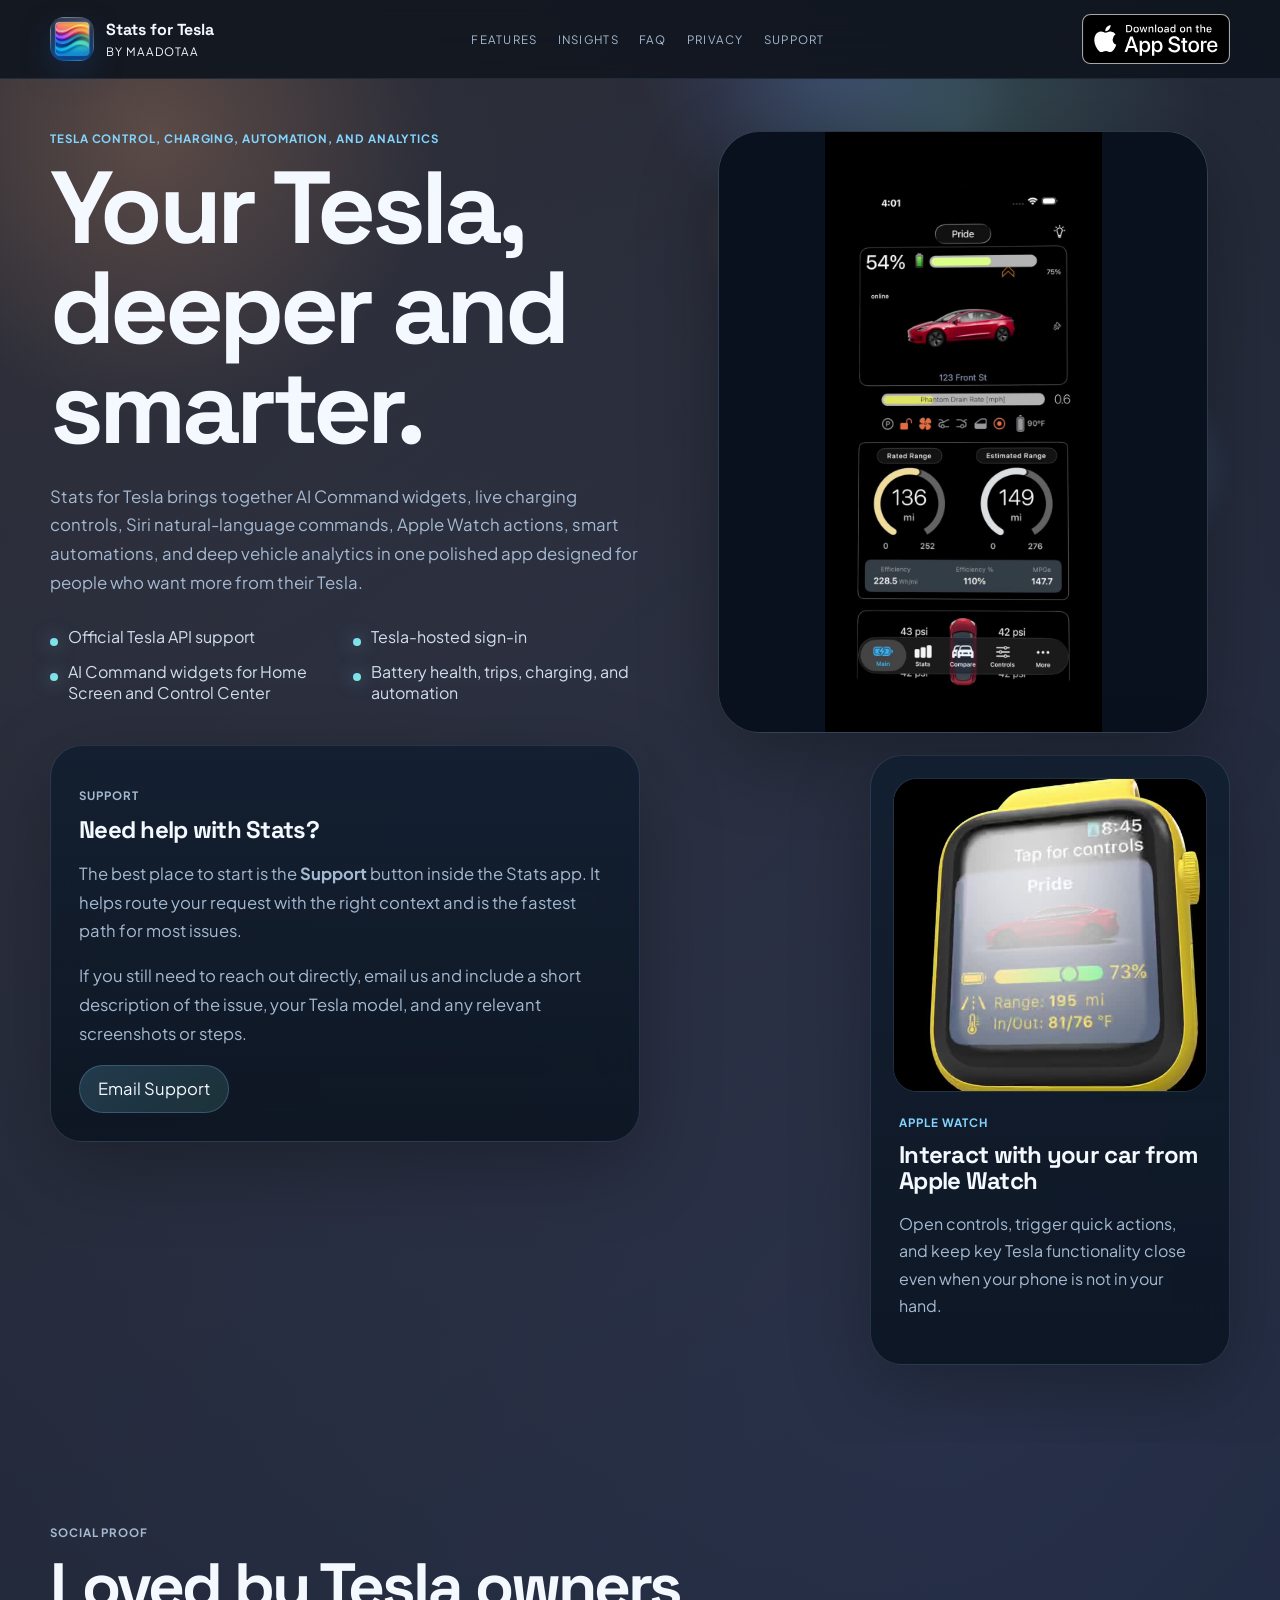
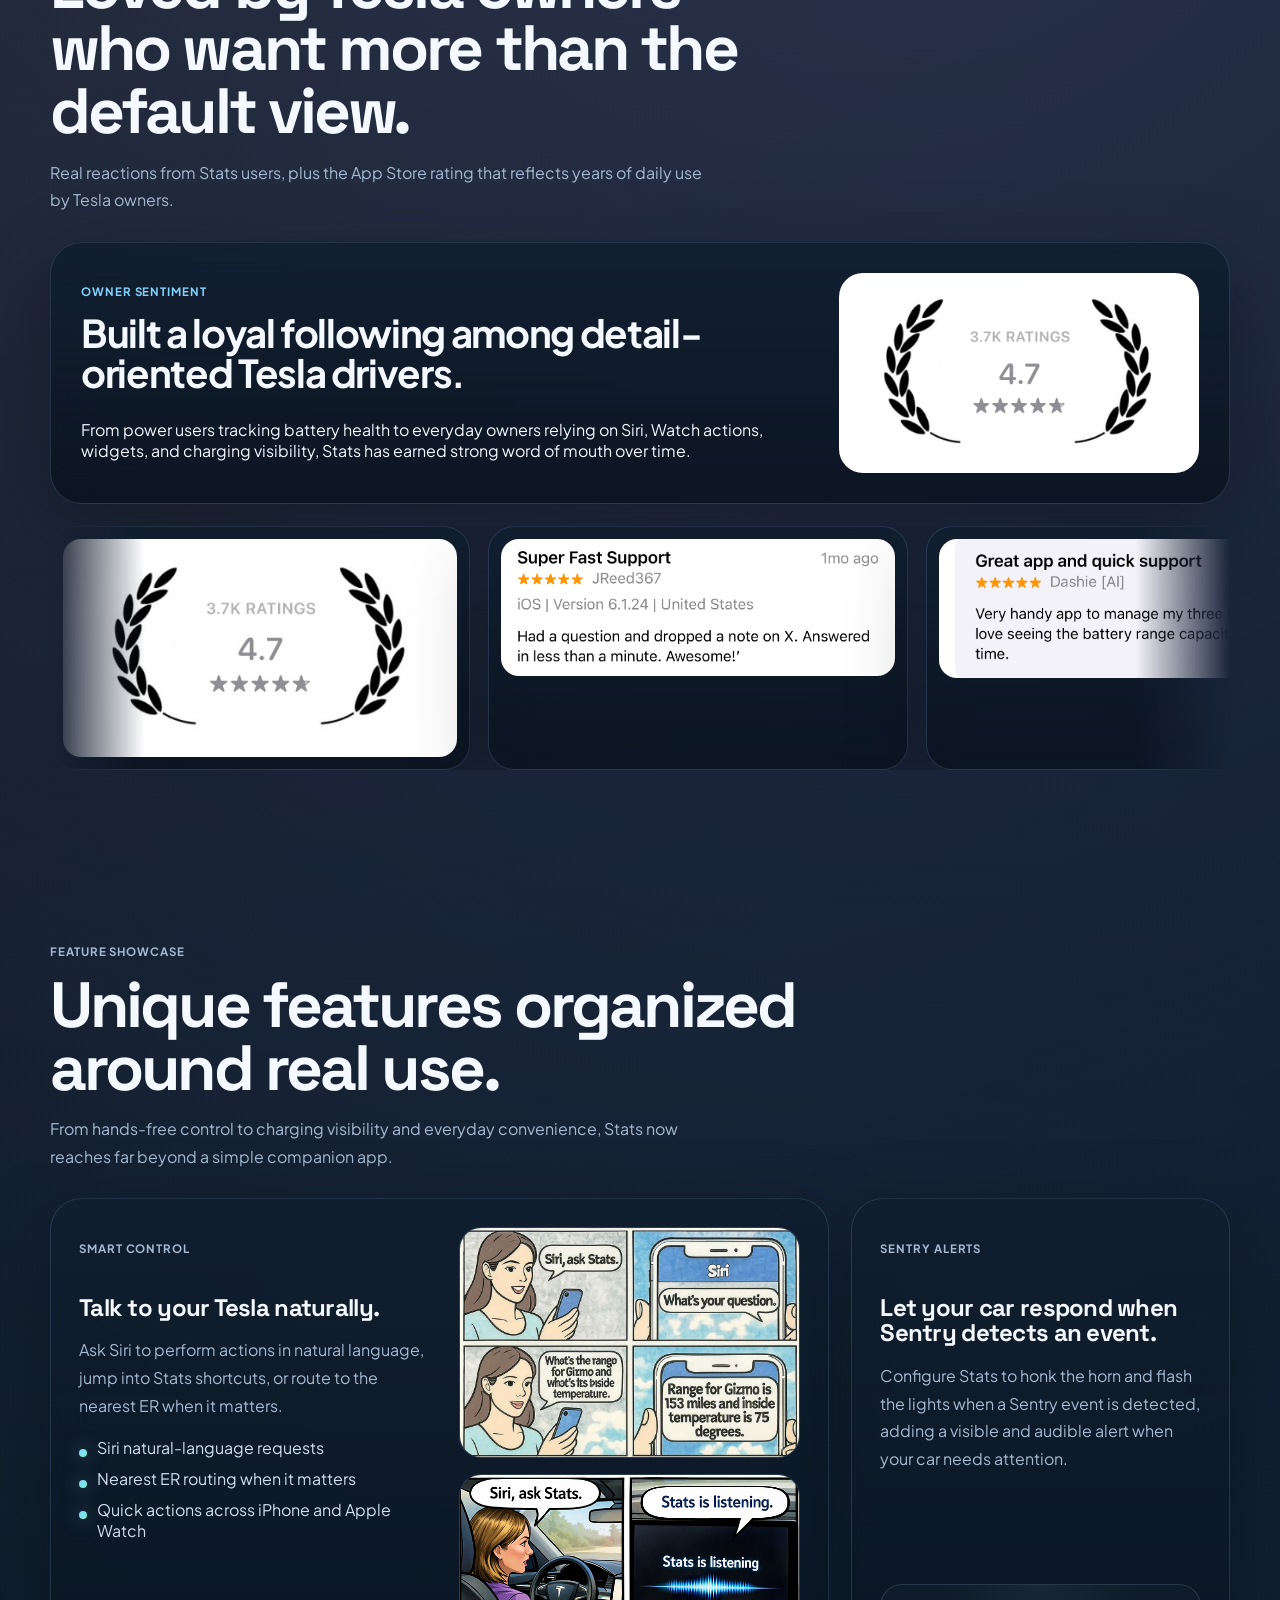
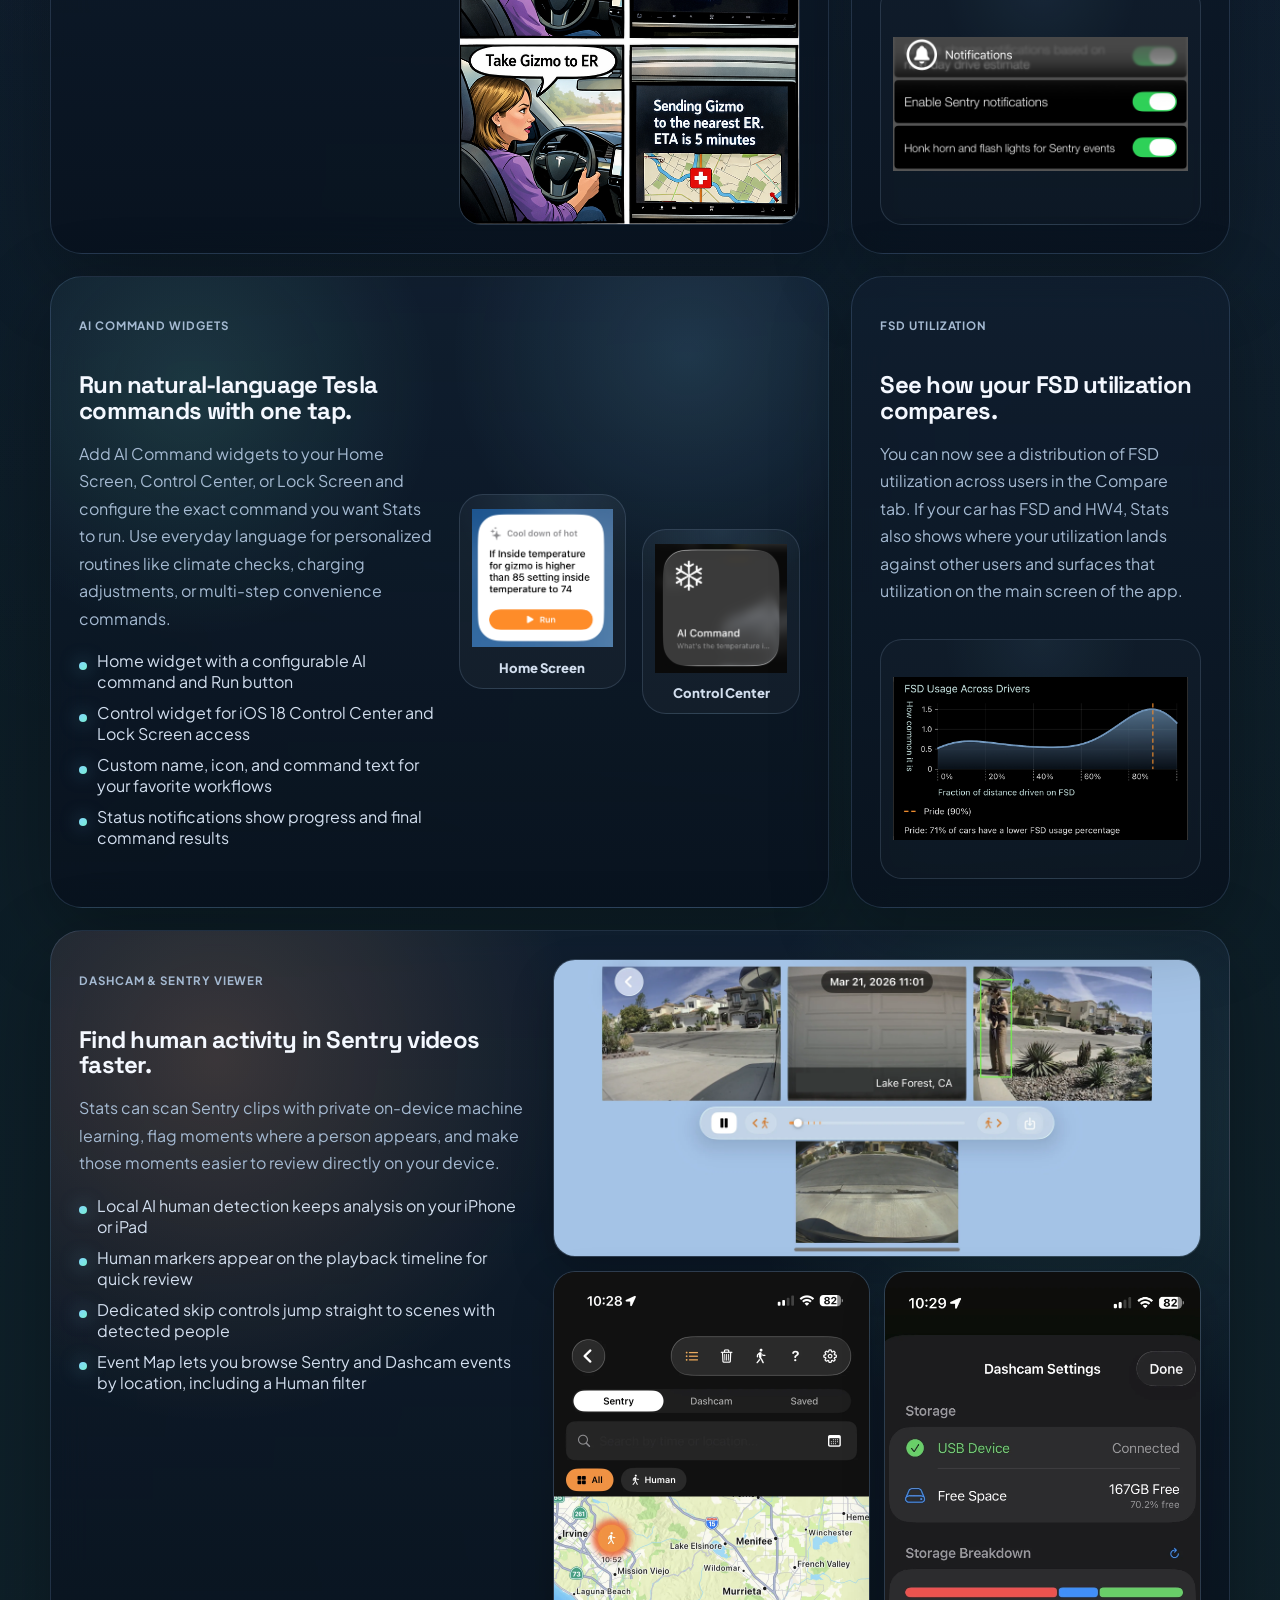
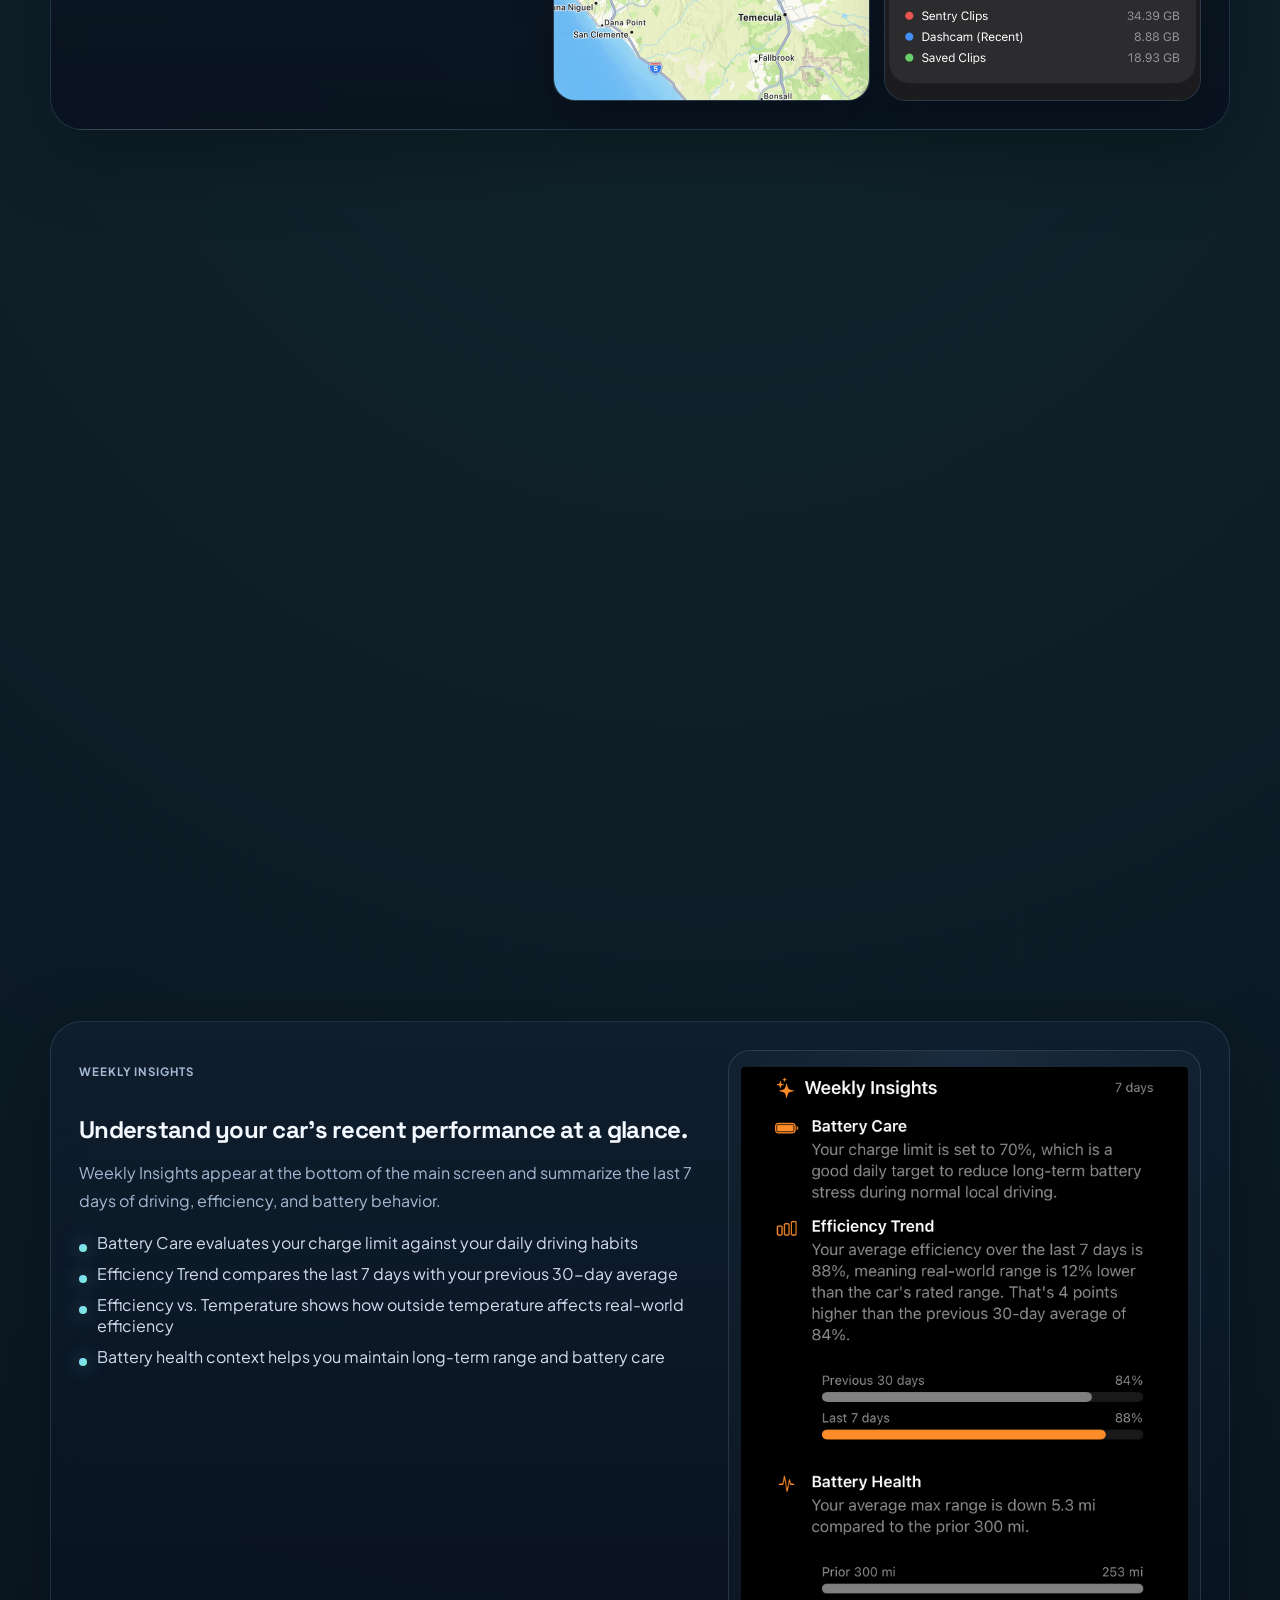
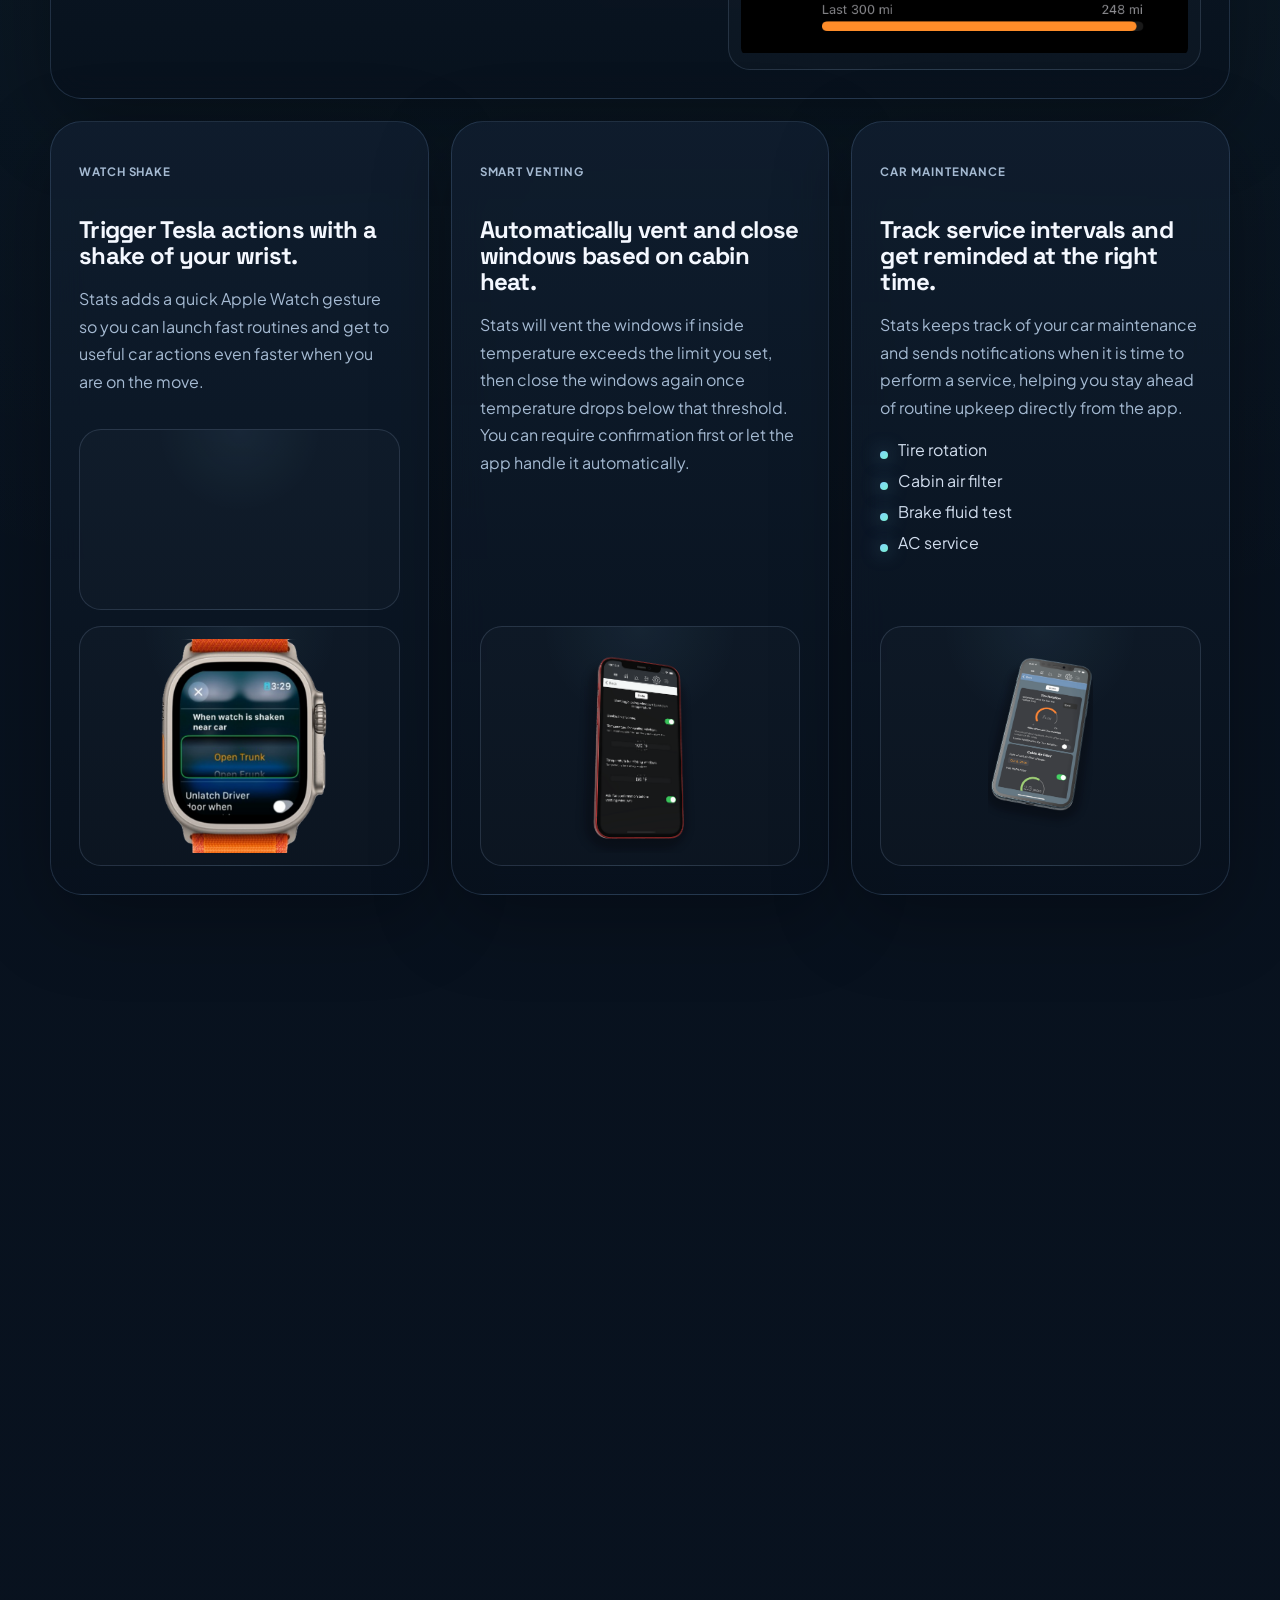
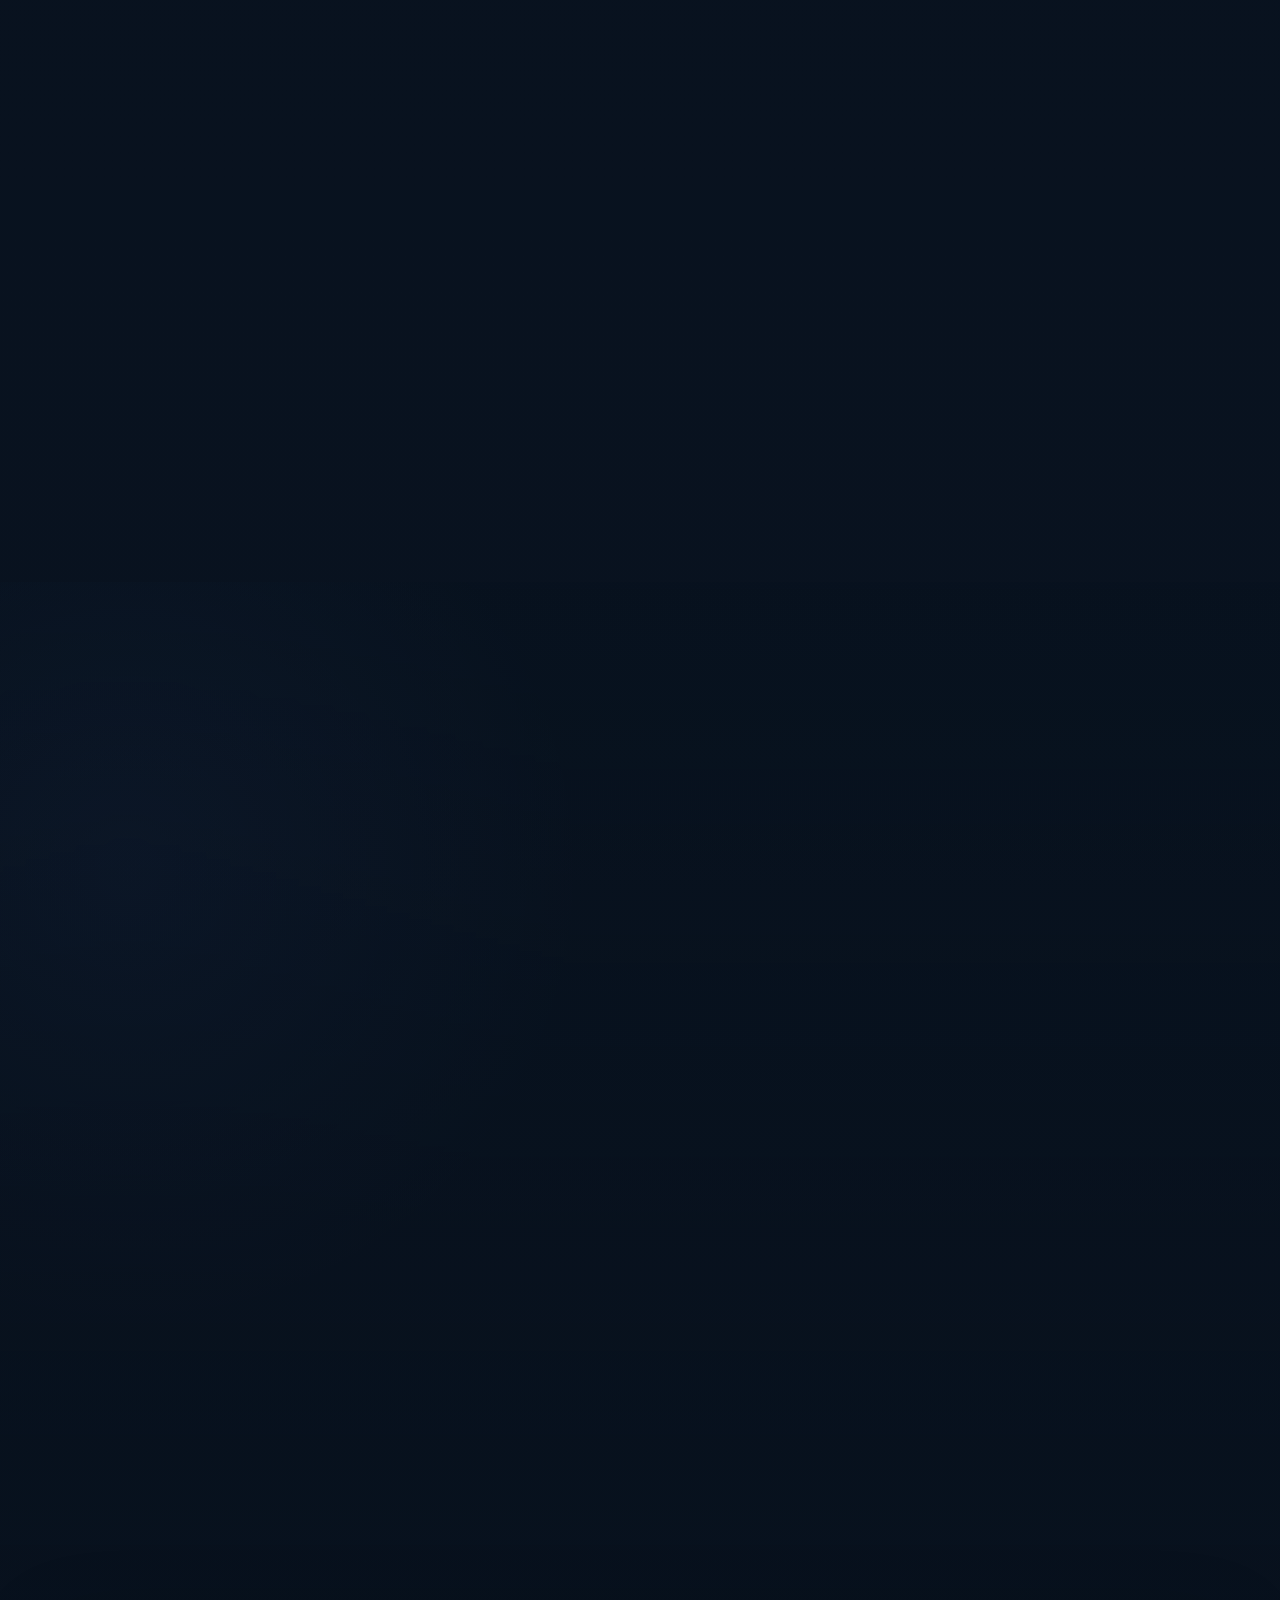
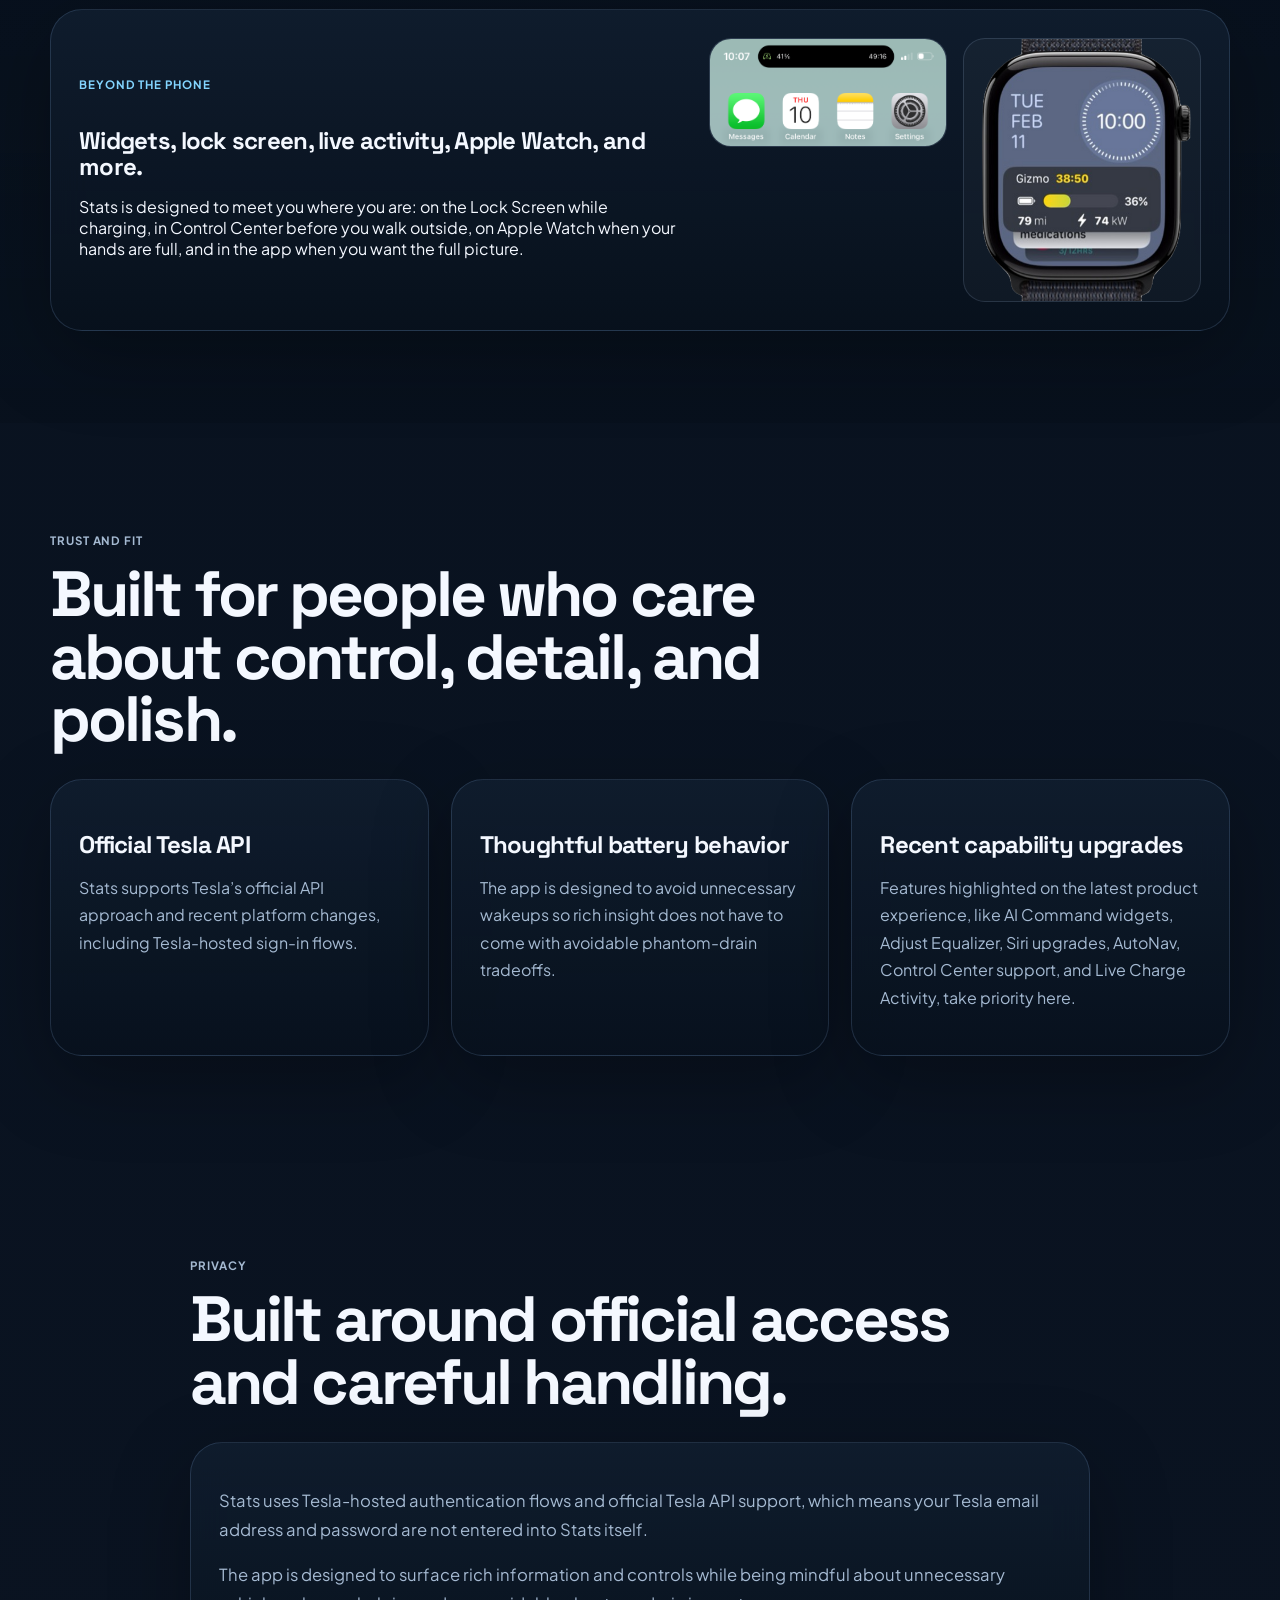
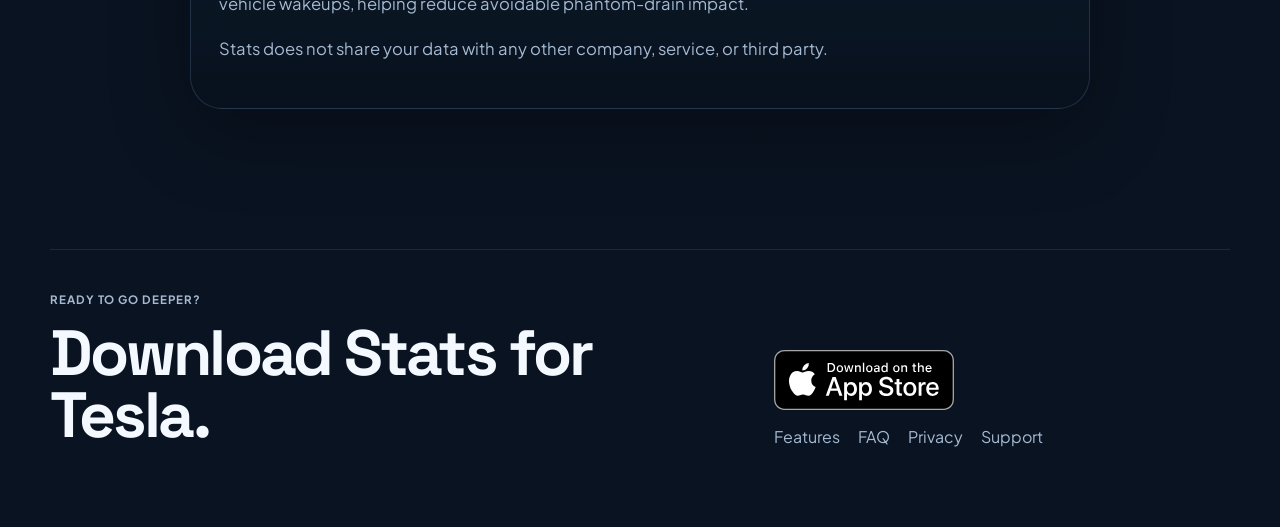
==== commit 4ca8a890: "Add Sentry horn and light alert release updates" ====
--- a/index.html
+++ b/index.html
@@ -241,6 +241,15 @@
 
           <article class="feature-card reveal glass-card">
             <div class="feature-copy">
+              <p class="feature-kicker">Sentry alerts</p>
+              <h3>Let your car respond when Sentry detects an event.</h3>
+              <p>Configure Stats to honk the horn and flash the lights when a Sentry event is detected, adding a visible and audible alert when your car needs attention.</p>
+            </div>
+            <img class="feature-image" src="/assets/images/sentry-horn-lights.png" alt="Stats for Tesla setting to honk the horn and flash lights for Sentry events">
+          </article>
+
+          <article class="feature-card reveal glass-card">
+            <div class="feature-copy">
               <p class="feature-kicker">FSD Utilization</p>
               <h3>See how your FSD utilization compares.</h3>
               <p>You can now see a distribution of FSD utilization across users in the Compare tab. If your car has FSD and HW4, Stats also shows where your utilization lands against other users and surfaces that utilization on the main screen of the app.</p>
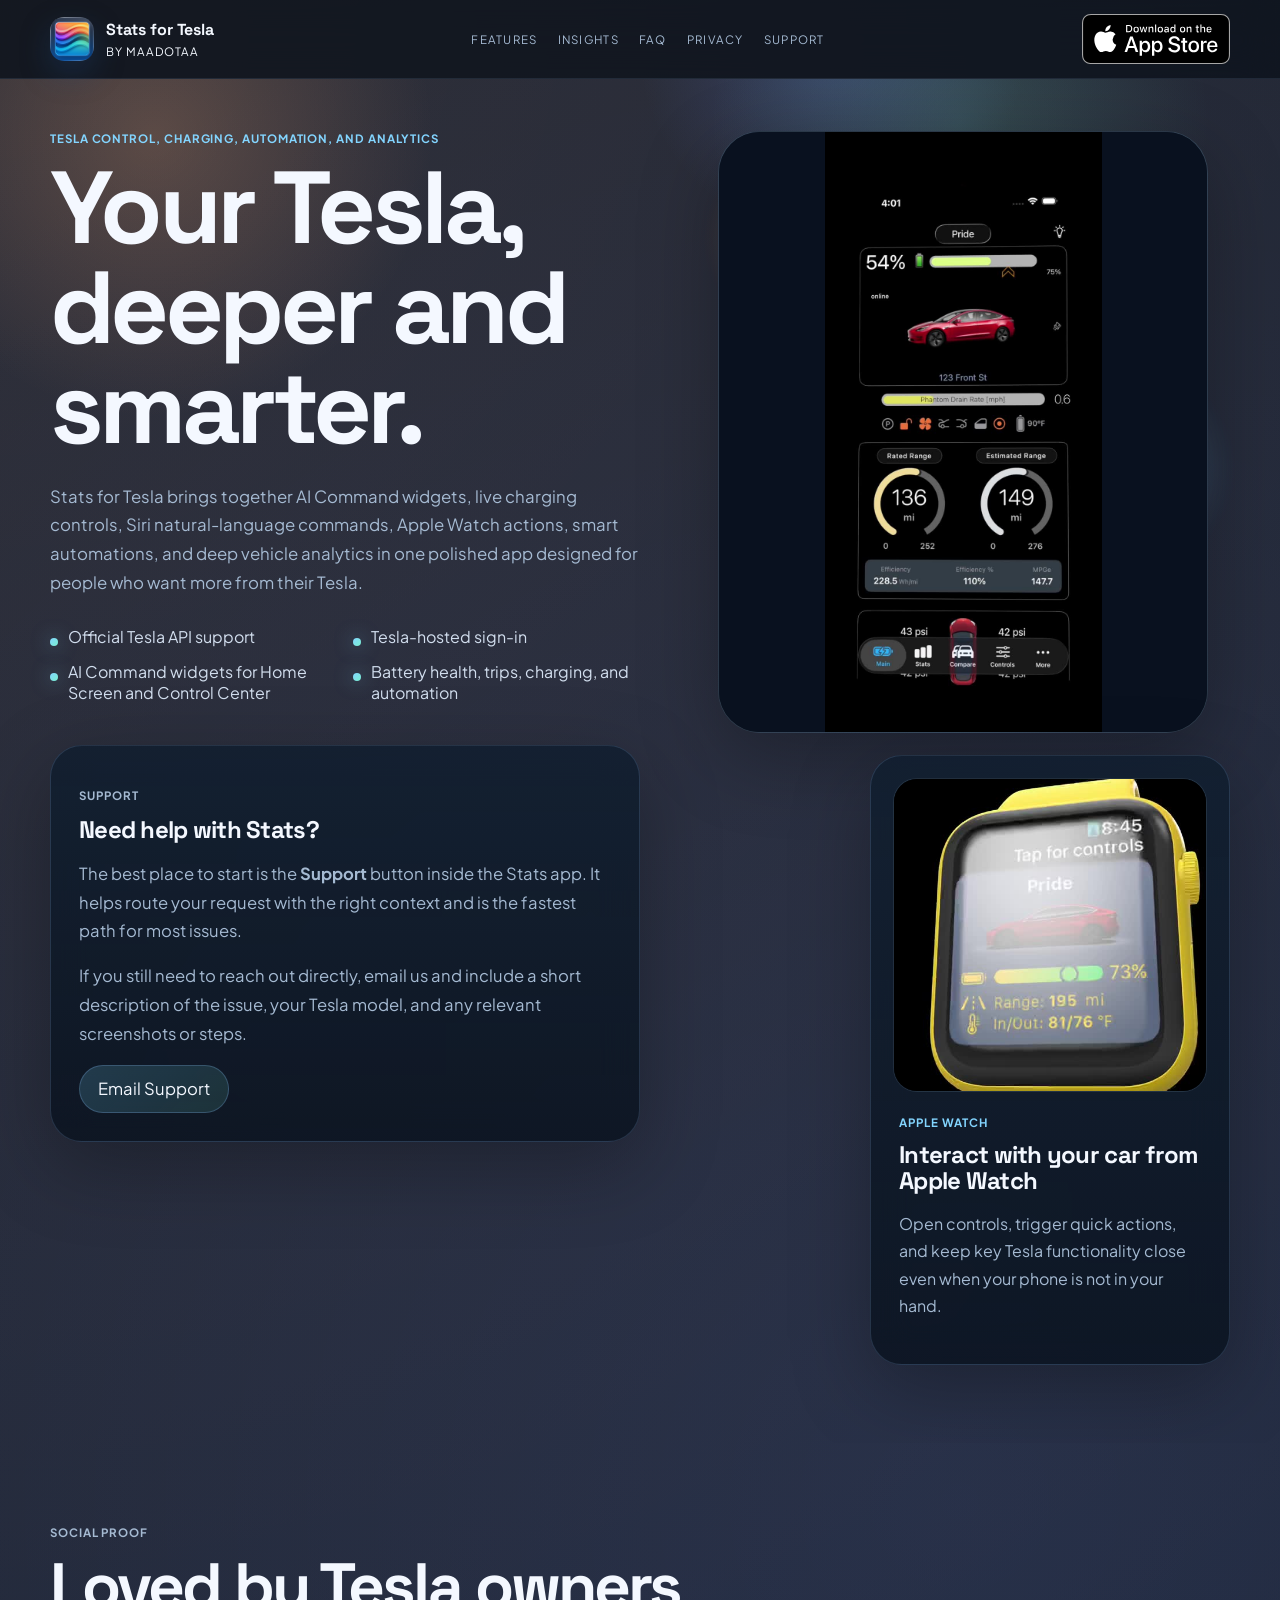
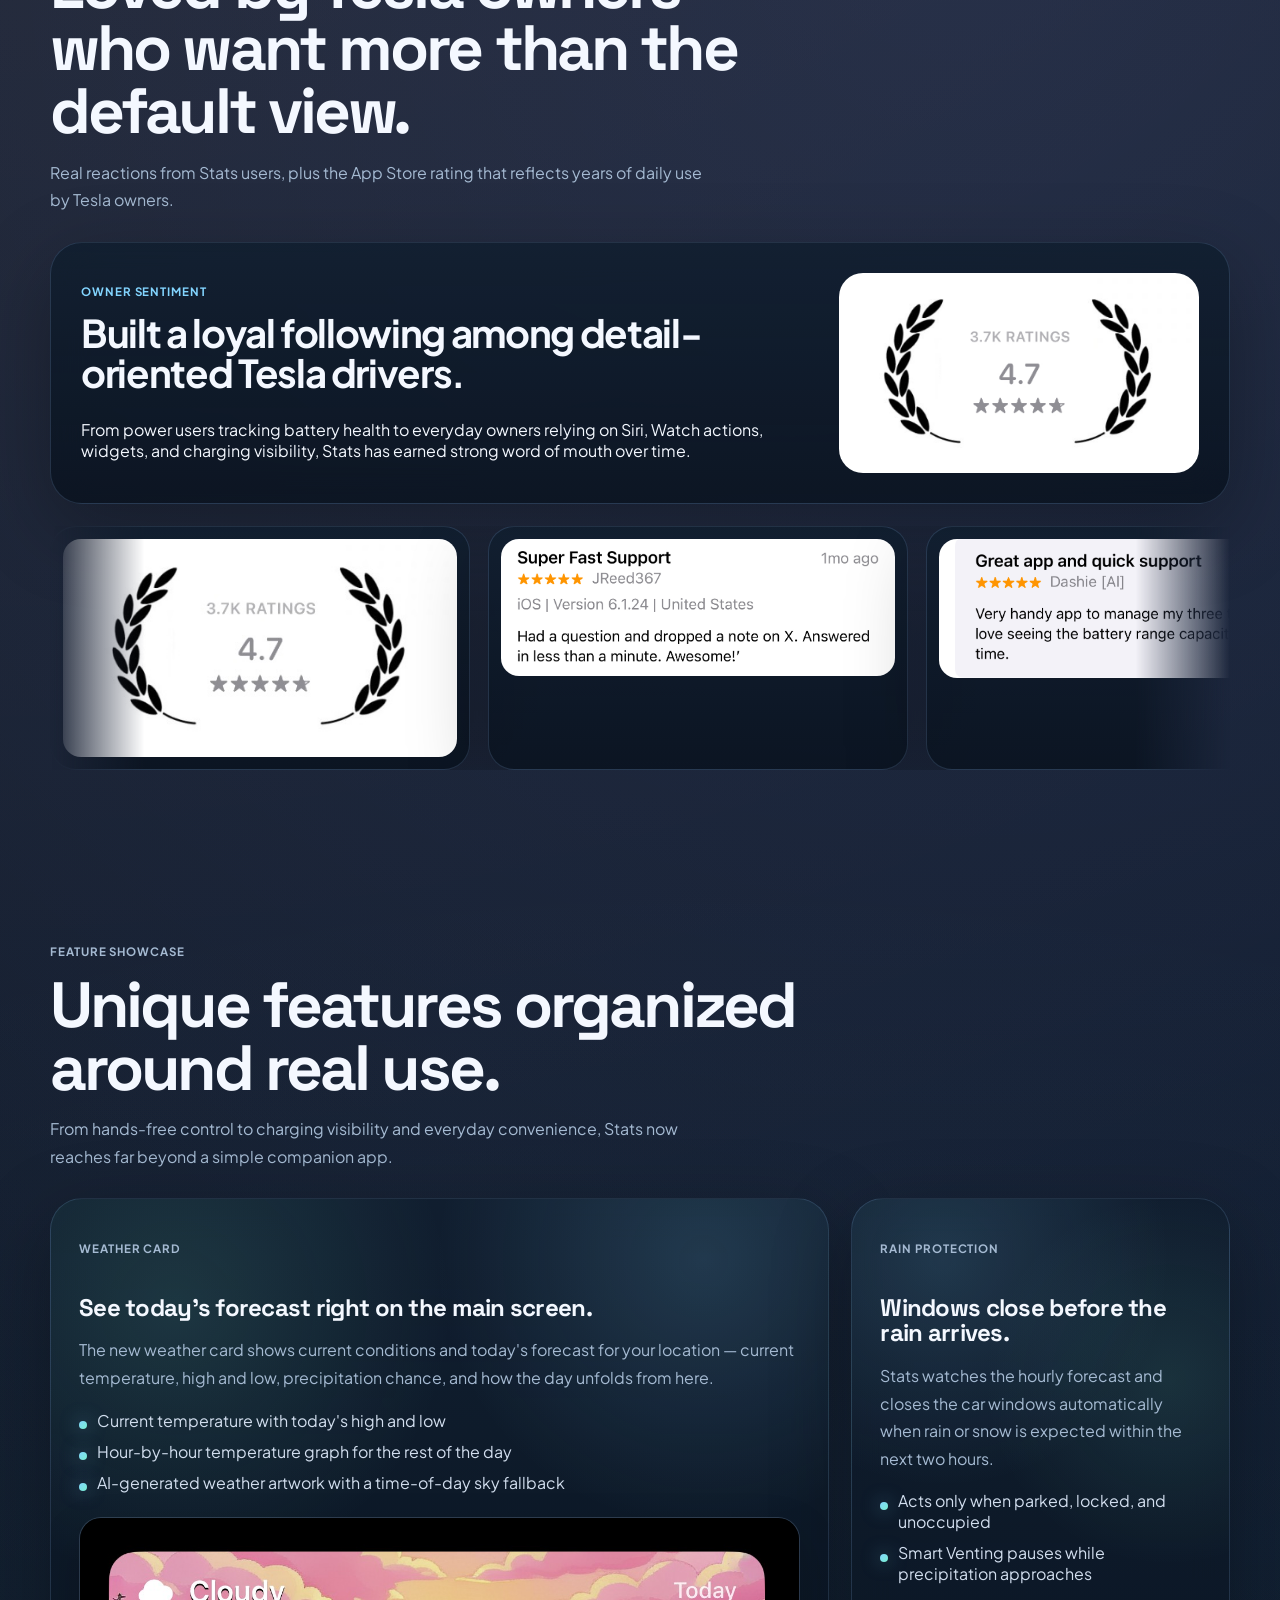
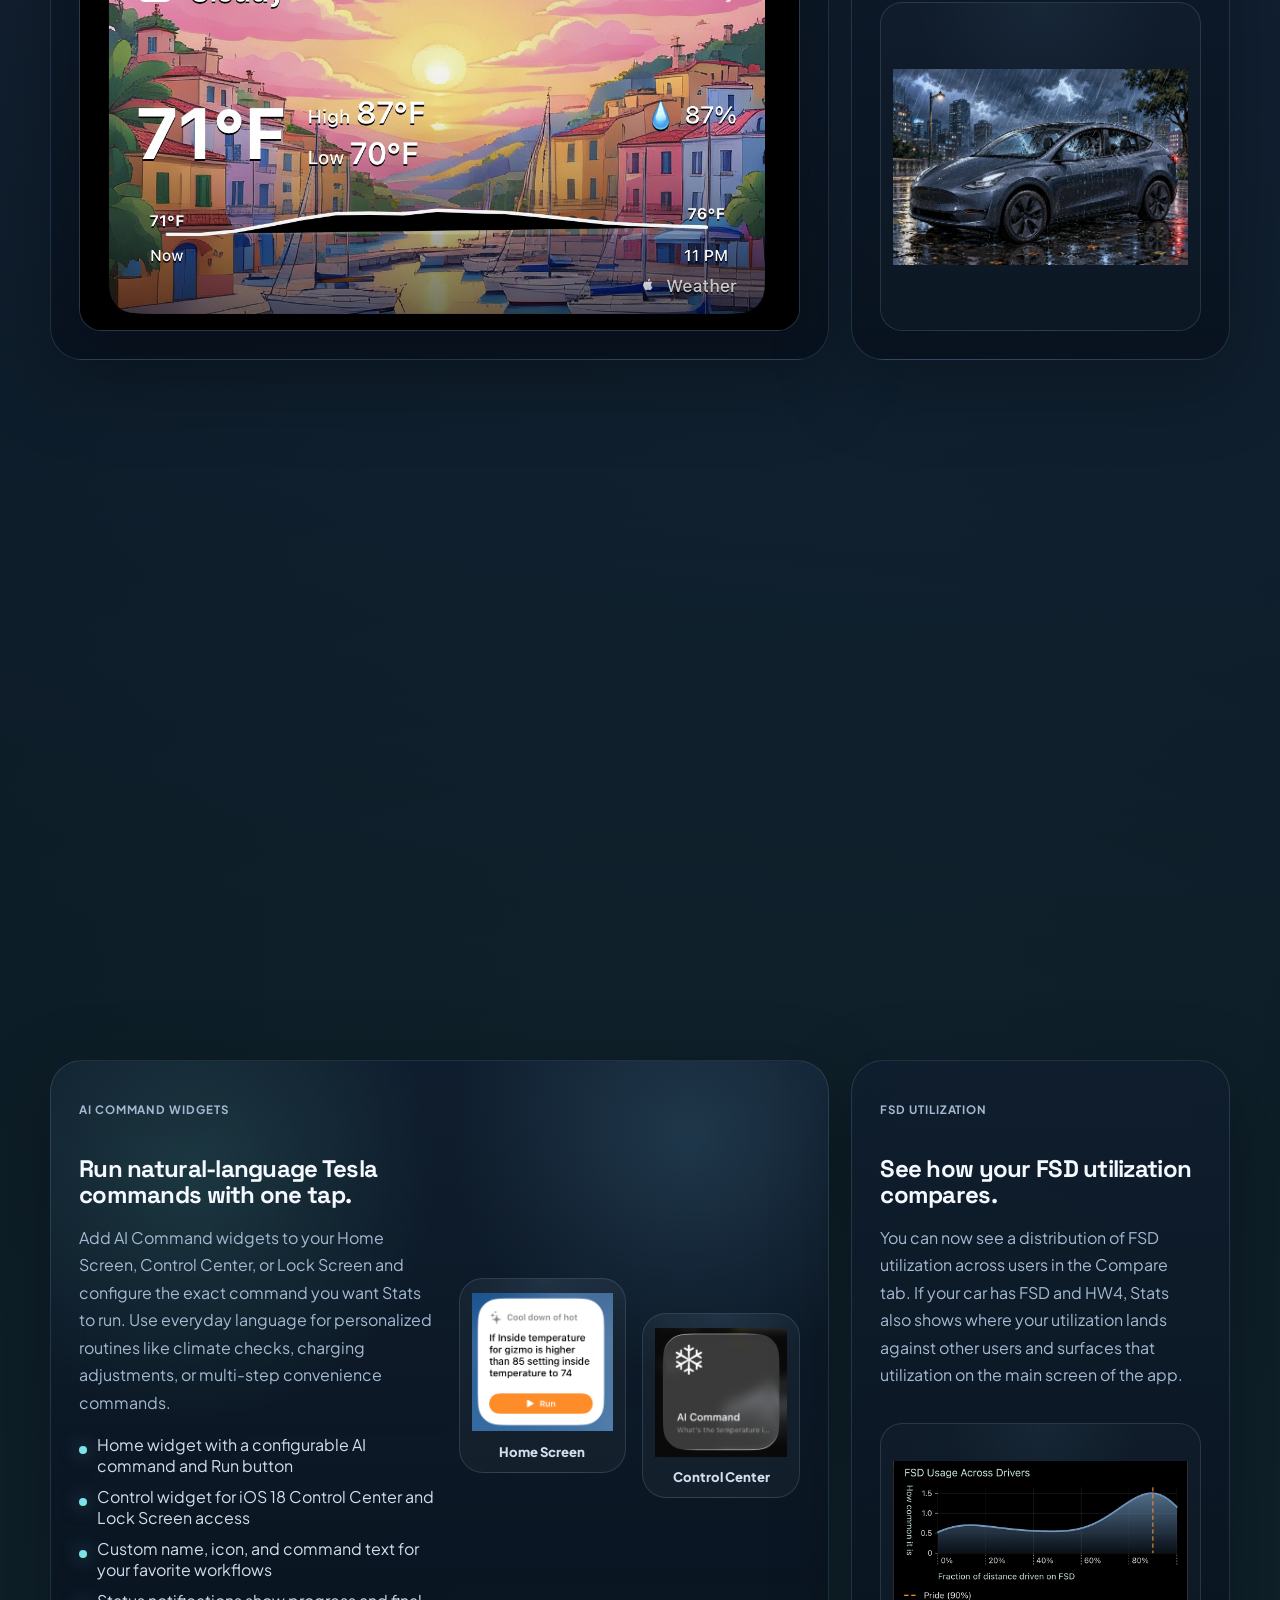
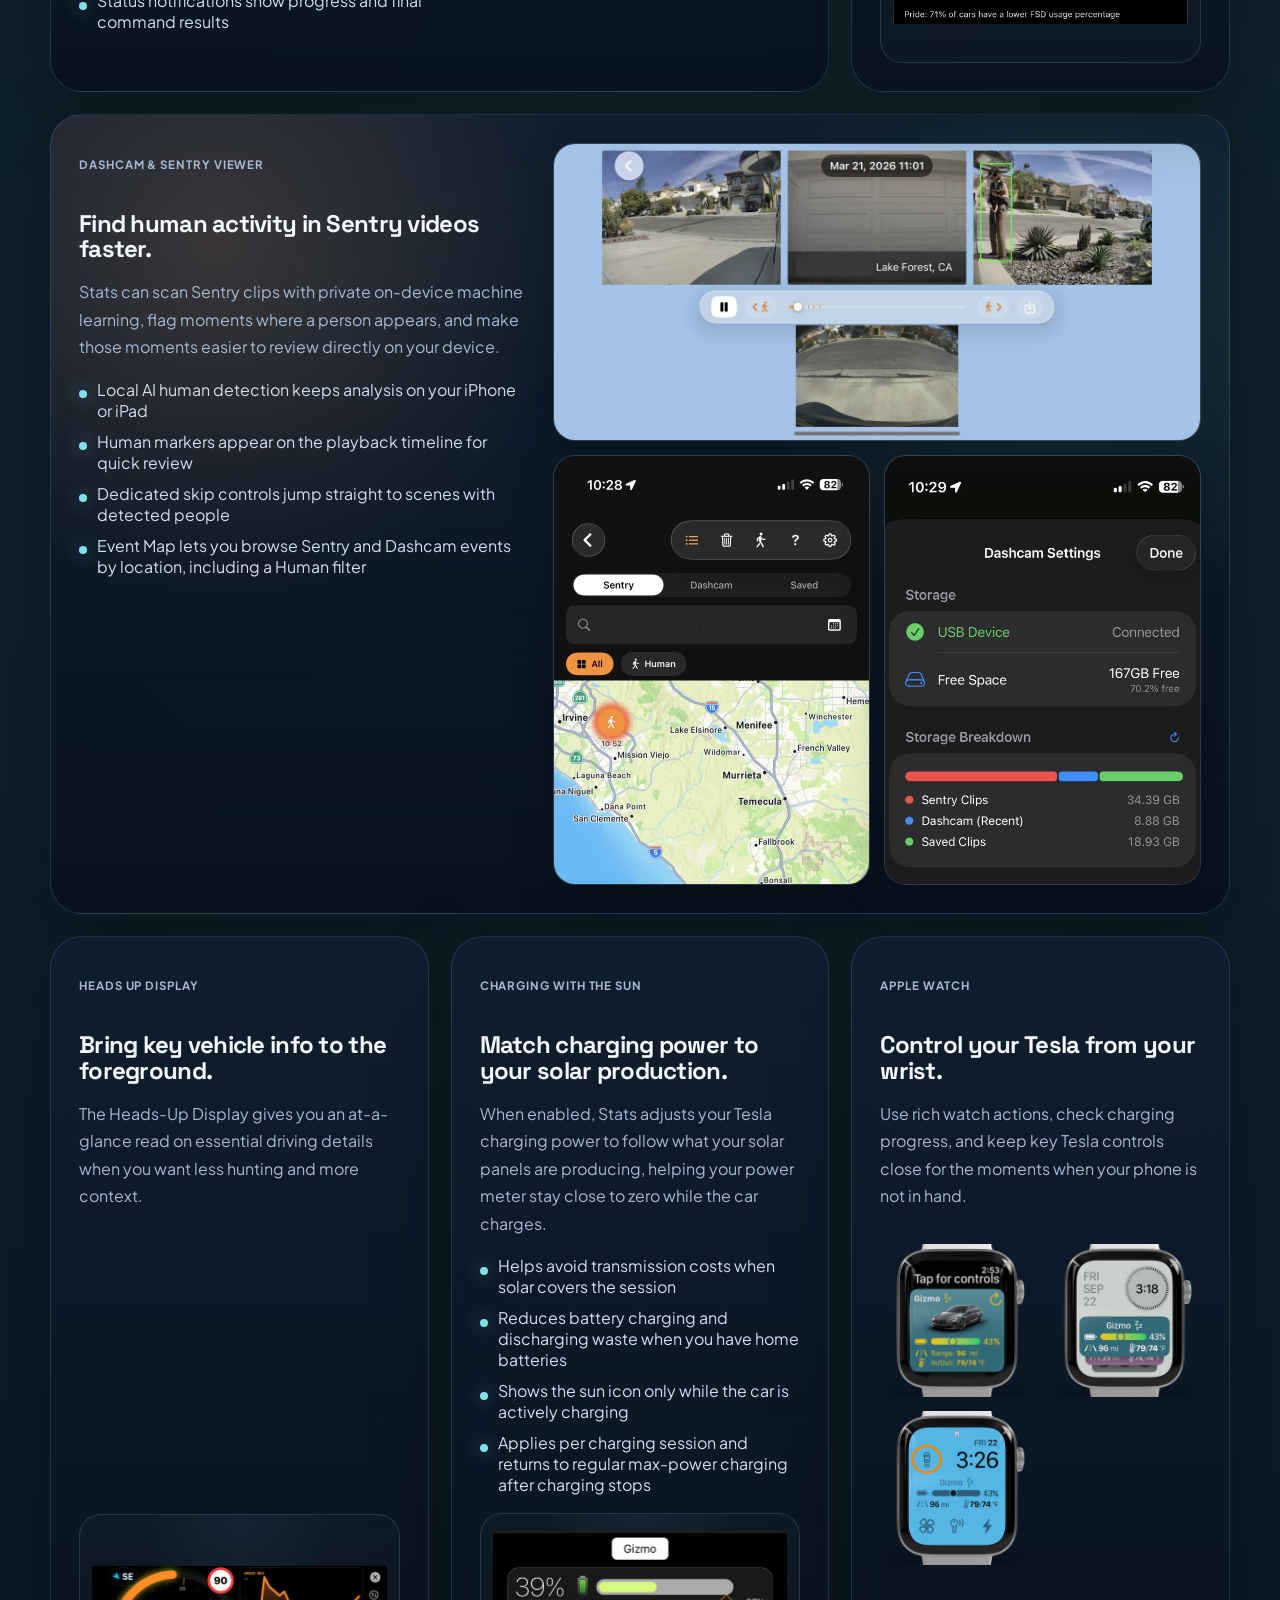
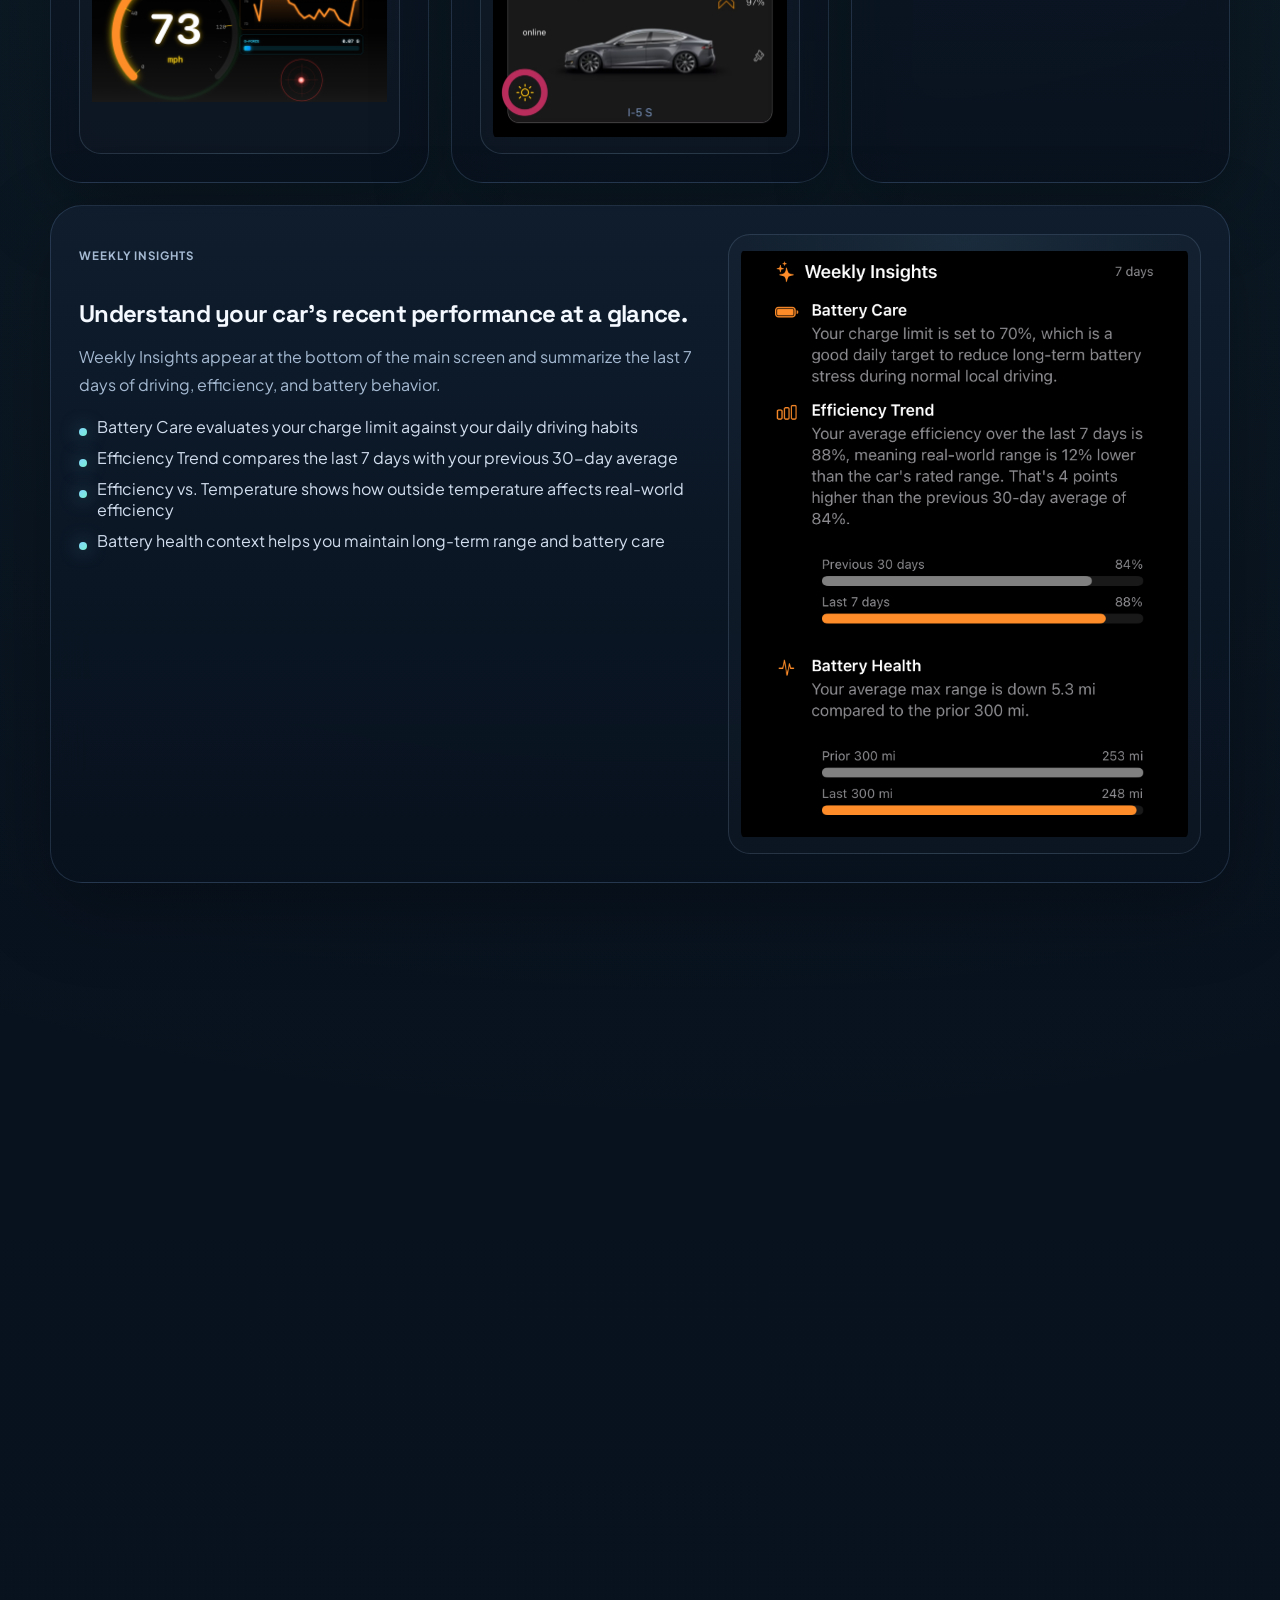
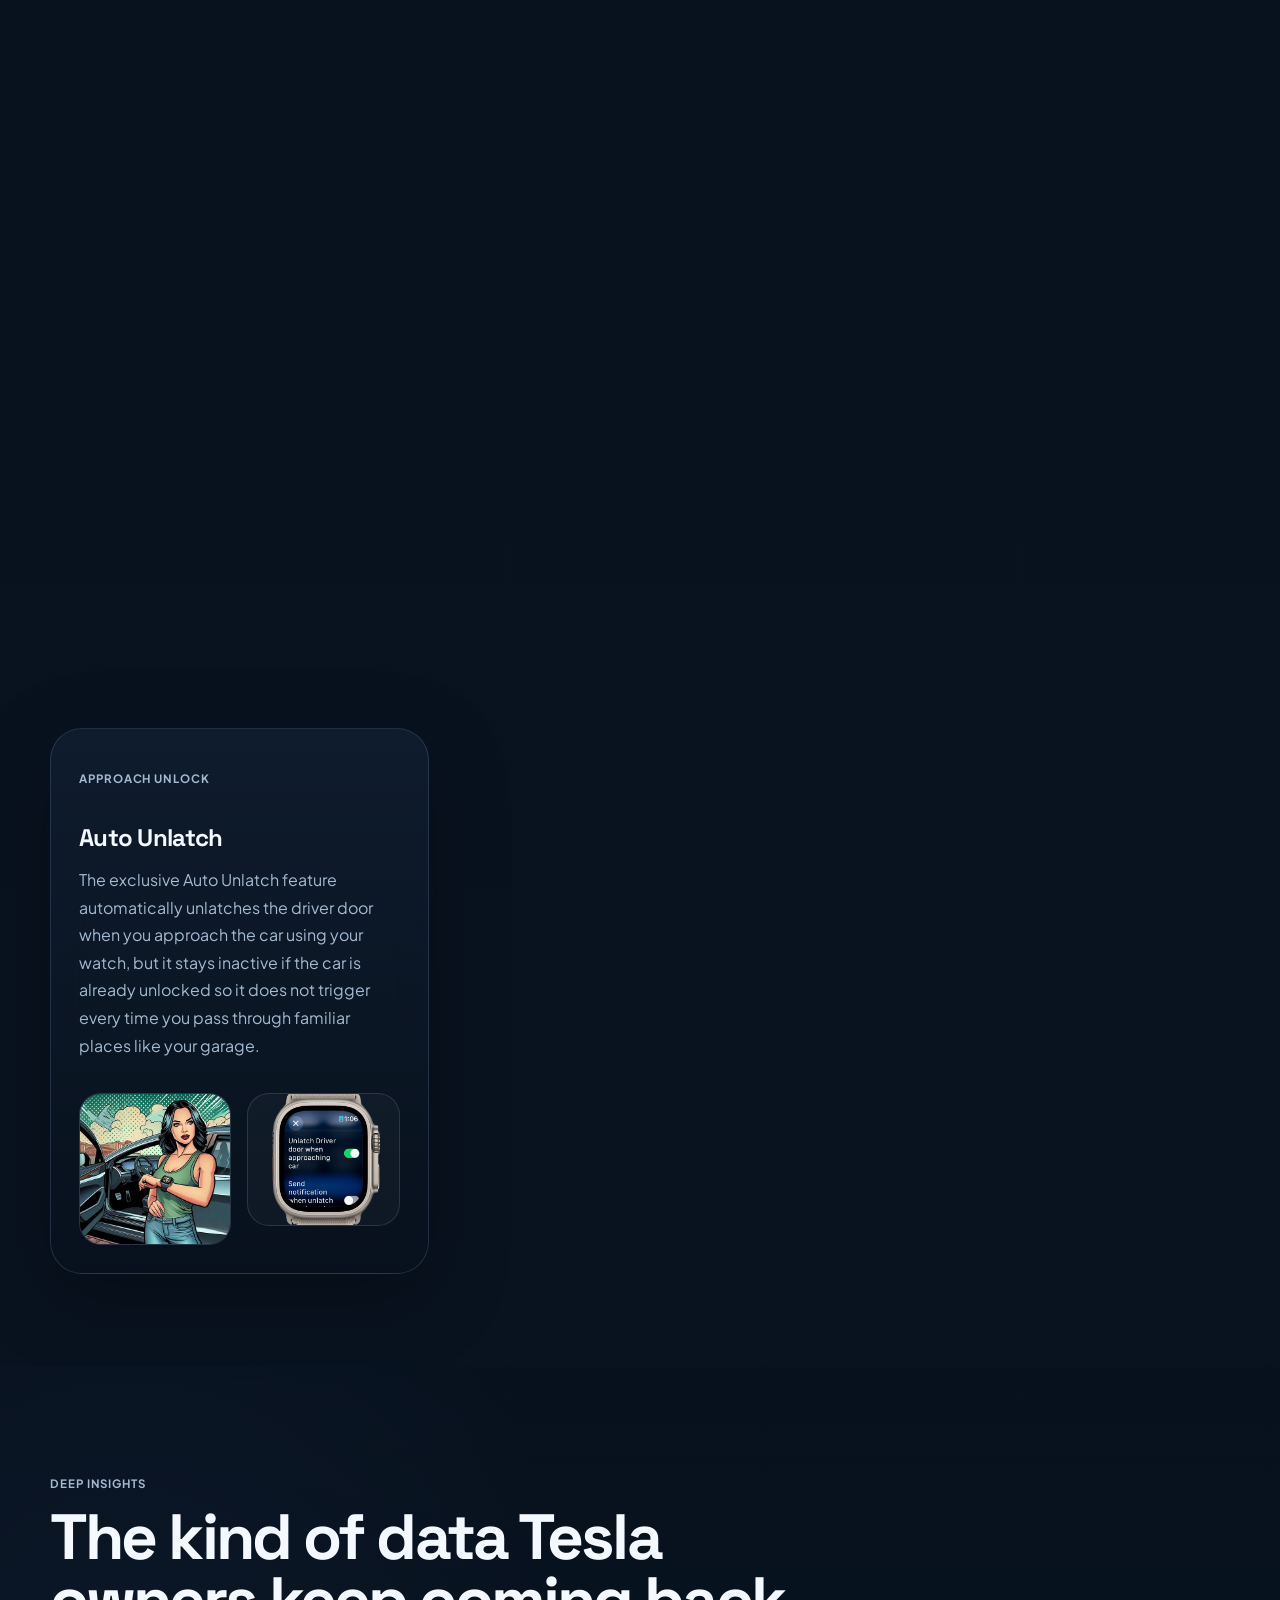
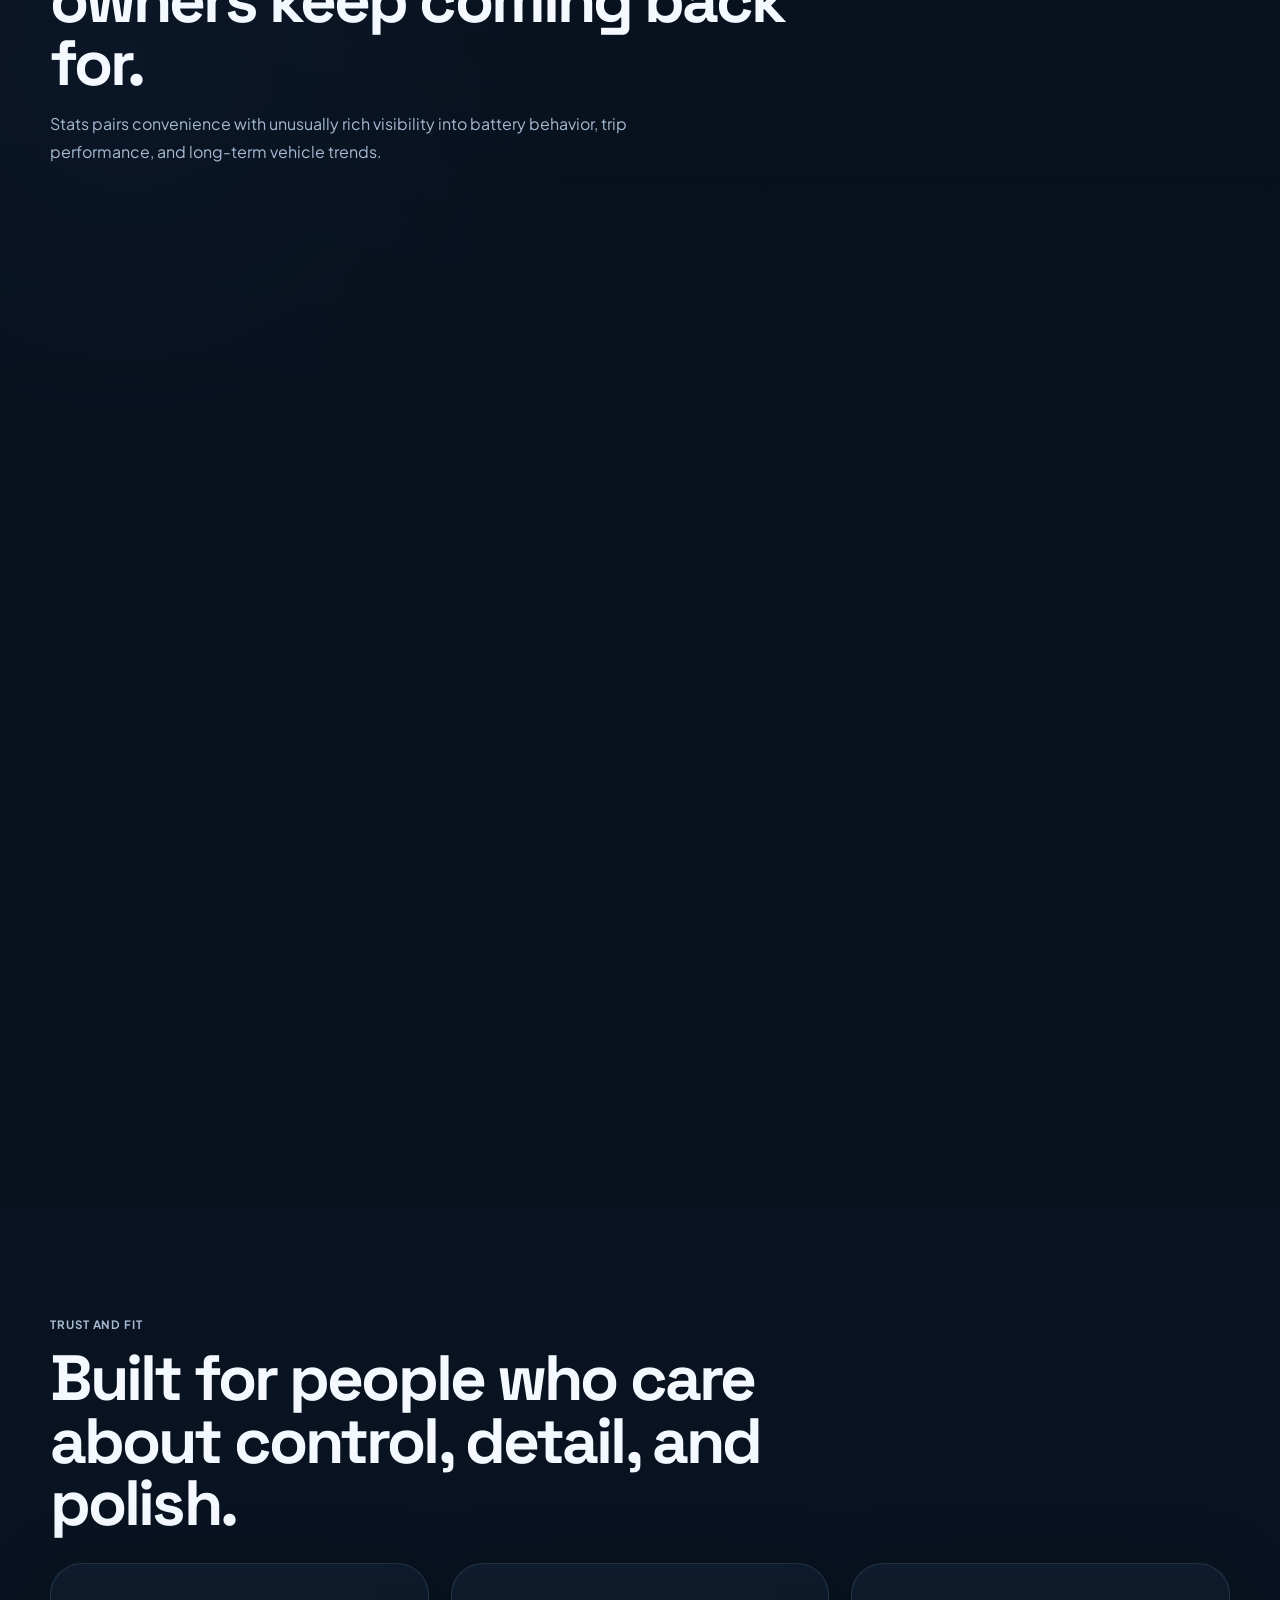
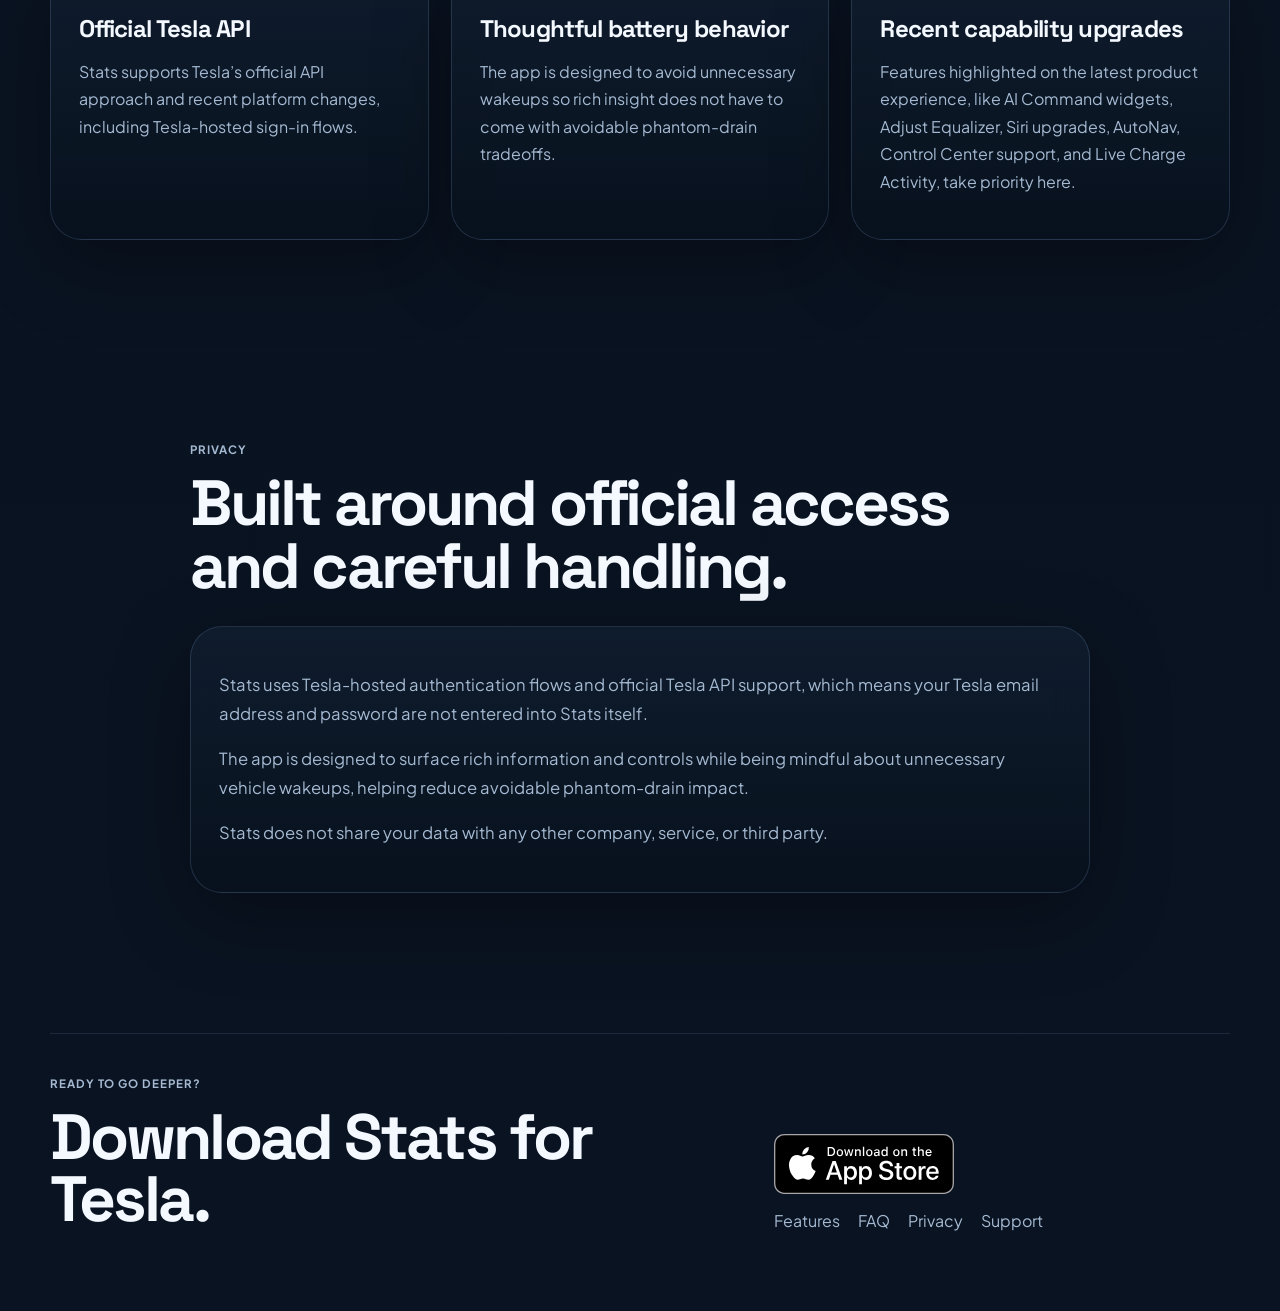
==== commit 44e4927a: "Add Weather Card and Rain-Aware Window Closure showcase - What's New page: two new v6.2.46 release e" ====
--- a/index.html
+++ b/index.html
@@ -179,6 +179,33 @@
         </div>
 
         <div class="feature-grid">
+          <article class="feature-card feature-card-large weather-card-showcase reveal glass-card">
+            <div class="feature-copy">
+              <p class="feature-kicker">Weather card</p>
+              <h3>See today's forecast right on the main screen.</h3>
+              <p>The new weather card shows current conditions and today's forecast for your location — current temperature, high and low, precipitation chance, and how the day unfolds from here.</p>
+              <ul>
+                <li>Current temperature with today's high and low</li>
+                <li>Hour-by-hour temperature graph for the rest of the day</li>
+                <li>AI-generated weather artwork with a time-of-day sky fallback</li>
+              </ul>
+            </div>
+            <img class="weather-showcase-image" src="/assets/images/weather-card.jpg" alt="Weather card showing current conditions and today's forecast in Stats for Tesla">
+          </article>
+
+          <article class="feature-card rain-closure-card reveal glass-card">
+            <div class="feature-copy">
+              <p class="feature-kicker">Rain protection</p>
+              <h3>Windows close before the rain arrives.</h3>
+              <p>Stats watches the hourly forecast and closes the car windows automatically when rain or snow is expected within the next two hours.</p>
+              <ul>
+                <li>Acts only when parked, locked, and unoccupied</li>
+                <li>Smart Venting pauses while precipitation approaches</li>
+              </ul>
+            </div>
+            <img class="feature-image rain-closure-image" src="/assets/images/rain-closure.jpg" alt="Tesla in the rain — Stats closes the windows when rain is forecast">
+          </article>
+
           <article class="feature-card feature-card-large reveal glass-card">
             <div class="feature-copy">
               <p class="feature-kicker">Smart control</p>
--- a/styles.css
+++ b/styles.css
@@ -931,6 +931,46 @@
     linear-gradient(180deg, rgba(16, 30, 47, 0.9), rgba(8, 17, 29, 0.82));
 }
 
+.weather-card-showcase {
+  background:
+    radial-gradient(circle at 16% 14%, rgba(121, 240, 208, 0.12), transparent 30%),
+    radial-gradient(circle at 84% 8%, rgba(131, 213, 255, 0.15), transparent 28%),
+    linear-gradient(180deg, rgba(16, 30, 47, 0.9), rgba(8, 17, 29, 0.82));
+  /* The screenshot is wide, so stack it full-width under the copy instead of
+     centering it in a narrow column next to it. */
+  grid-template-columns: 1fr;
+}
+
+.weather-showcase-image {
+  width: 100%;
+  aspect-ratio: 16 / 9.2;
+  object-fit: cover;
+  object-position: center;
+  border-radius: 22px;
+  border: 1px solid rgba(180, 213, 250, 0.15);
+  background: rgba(255, 255, 255, 0.03);
+  box-shadow: 0 18px 44px rgba(0, 0, 0, 0.2);
+}
+
+.rain-closure-card {
+  background:
+    radial-gradient(circle at 24% 8%, rgba(131, 213, 255, 0.14), transparent 30%),
+    radial-gradient(circle at 84% 24%, rgba(121, 240, 208, 0.1), transparent 28%),
+    linear-gradient(180deg, rgba(16, 30, 47, 0.9), rgba(8, 17, 29, 0.82));
+  /* Match the weather showcase card's height so the first row stays flush. */
+  align-self: stretch;
+}
+
+.rain-closure-image {
+  flex: 1 1 auto;
+  min-height: 200px;
+  margin-top: 0;
+  aspect-ratio: auto;
+  object-fit: cover;
+  object-position: center;
+  padding: 0;
+}
+
 .ai-widget-showcase {
   align-self: stretch;
   display: grid;
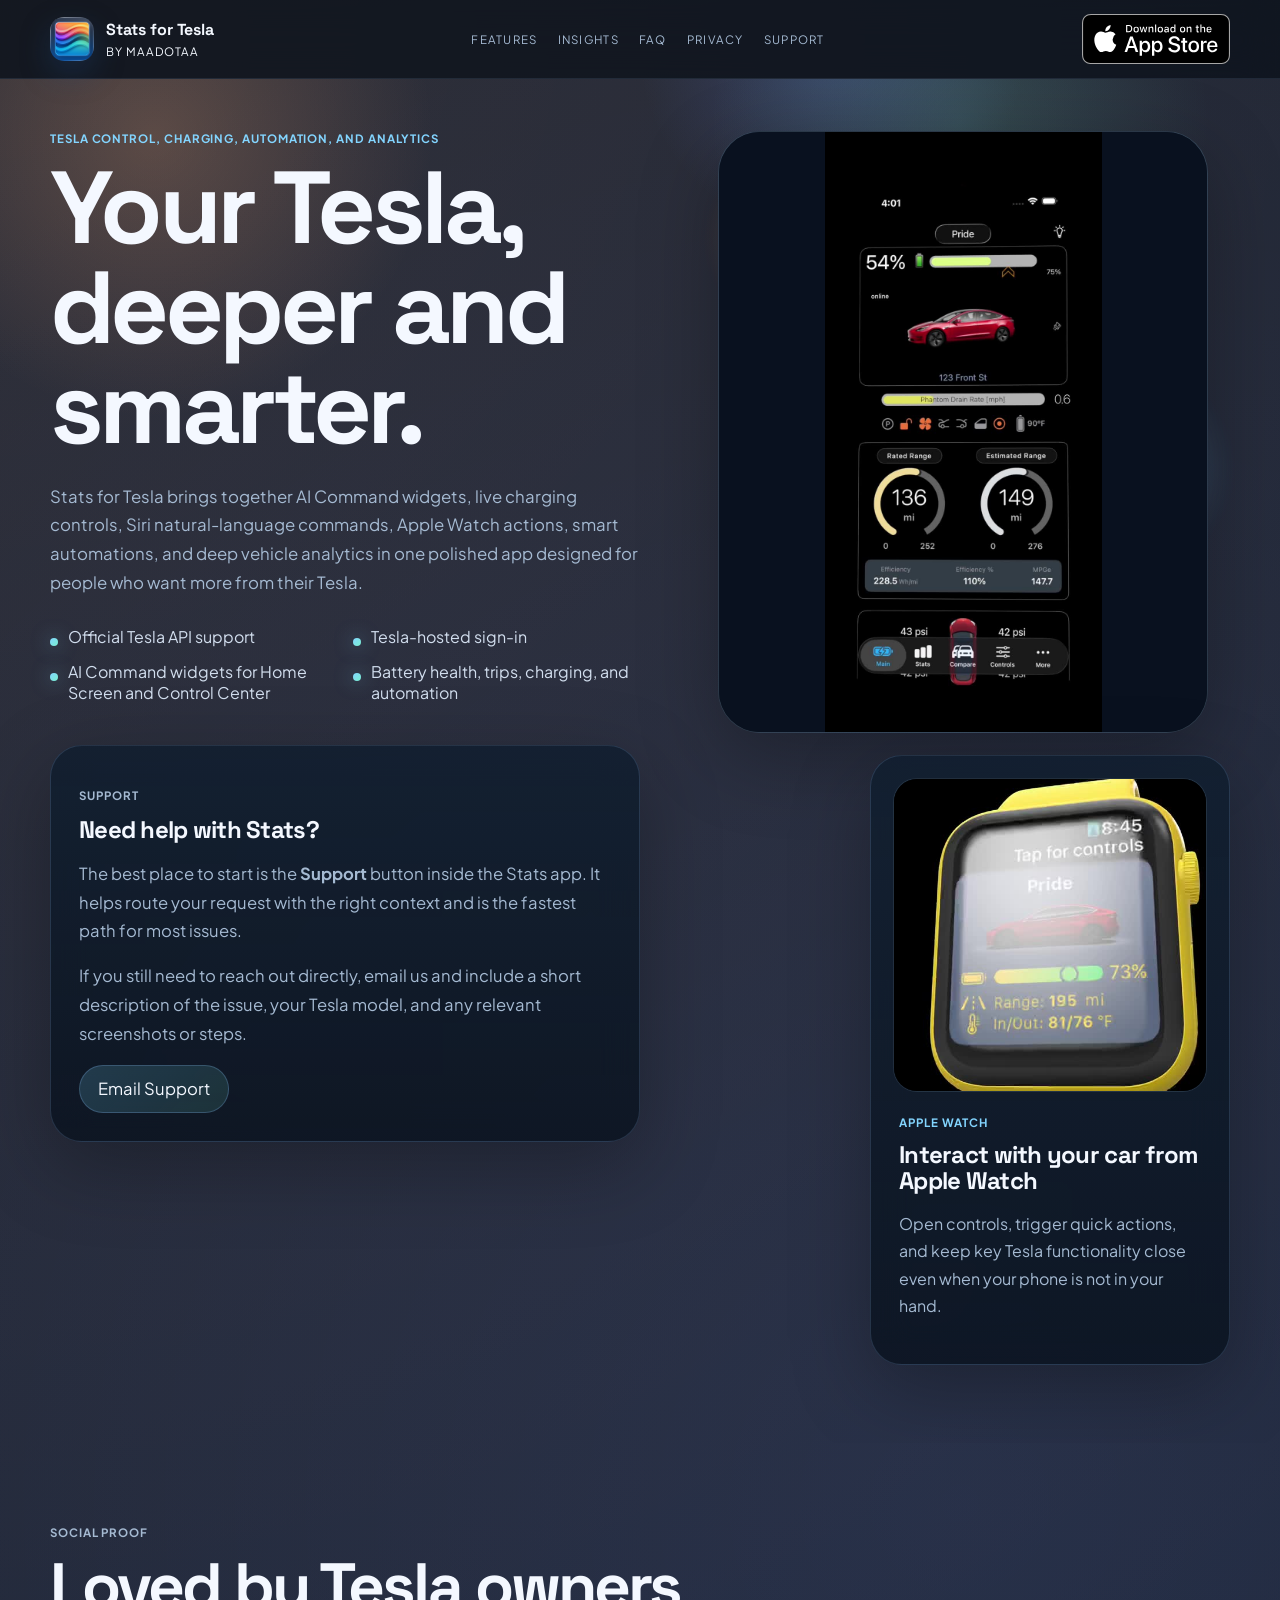
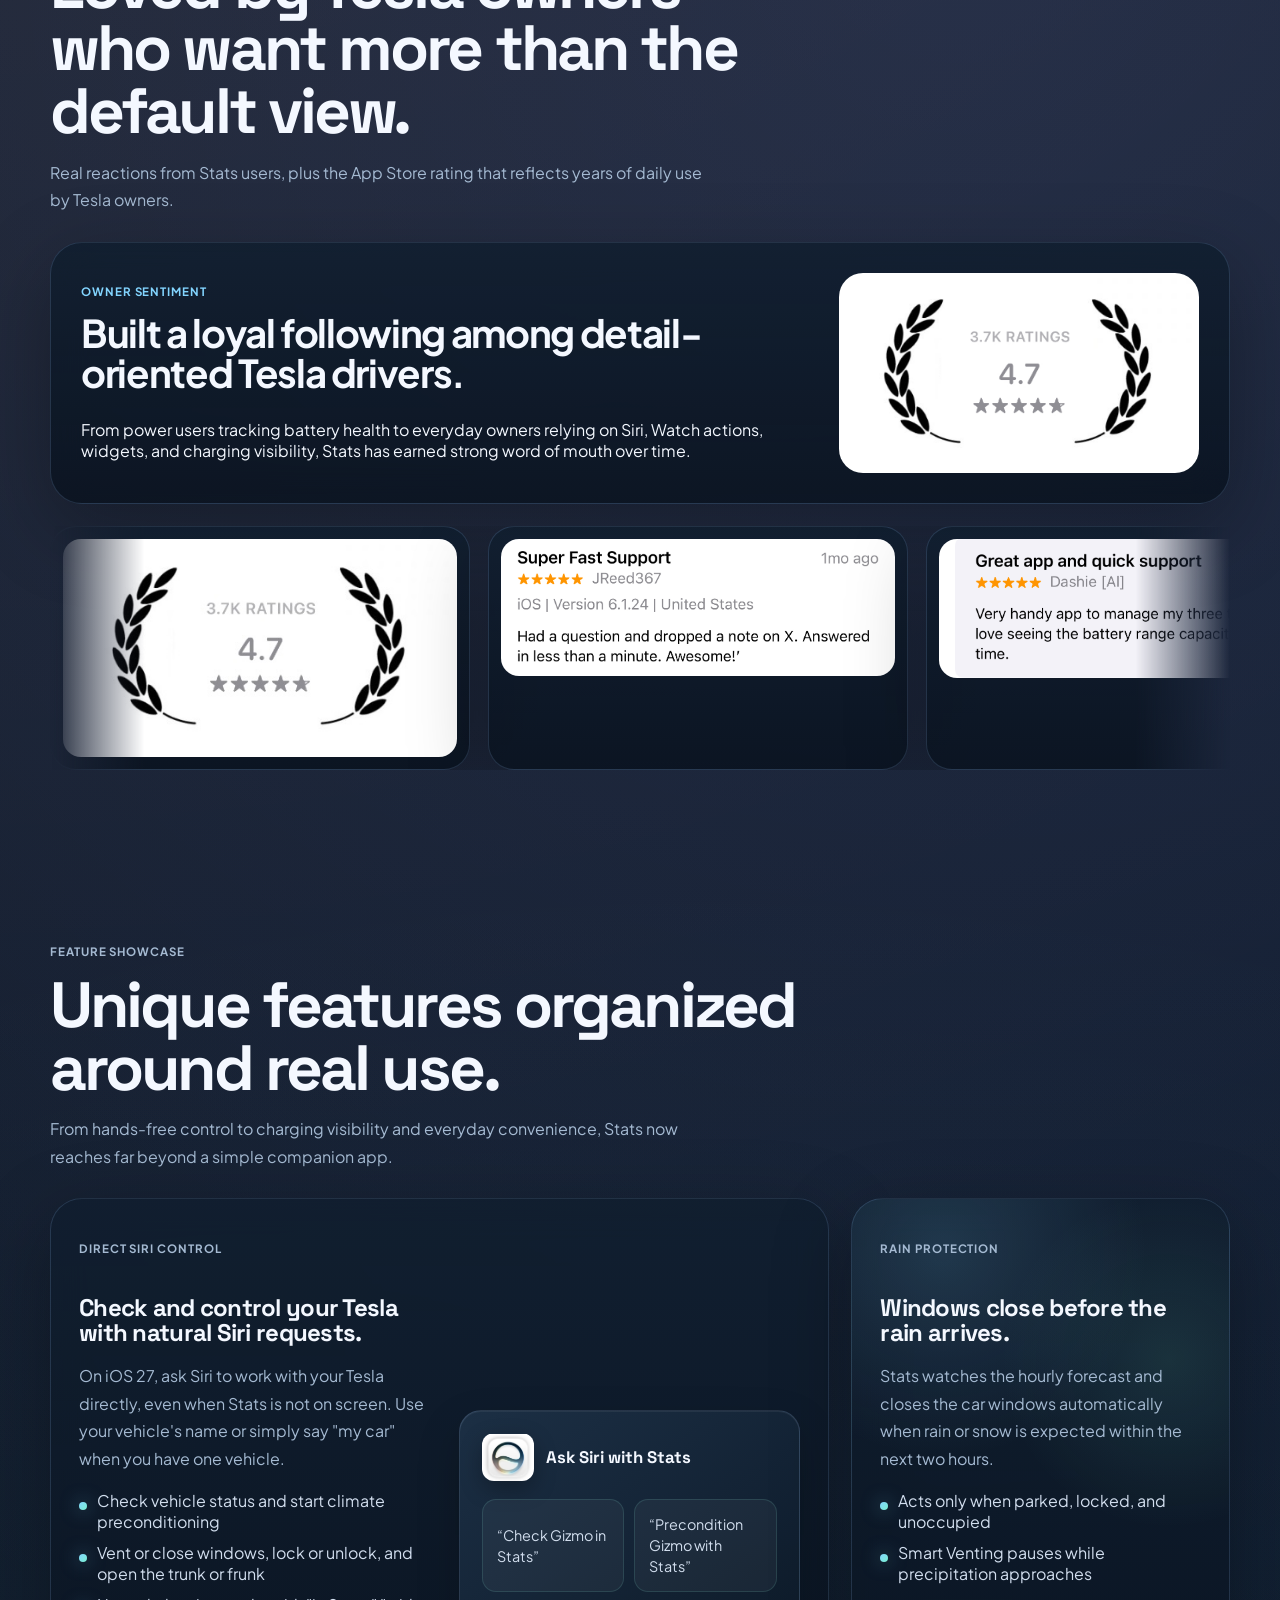
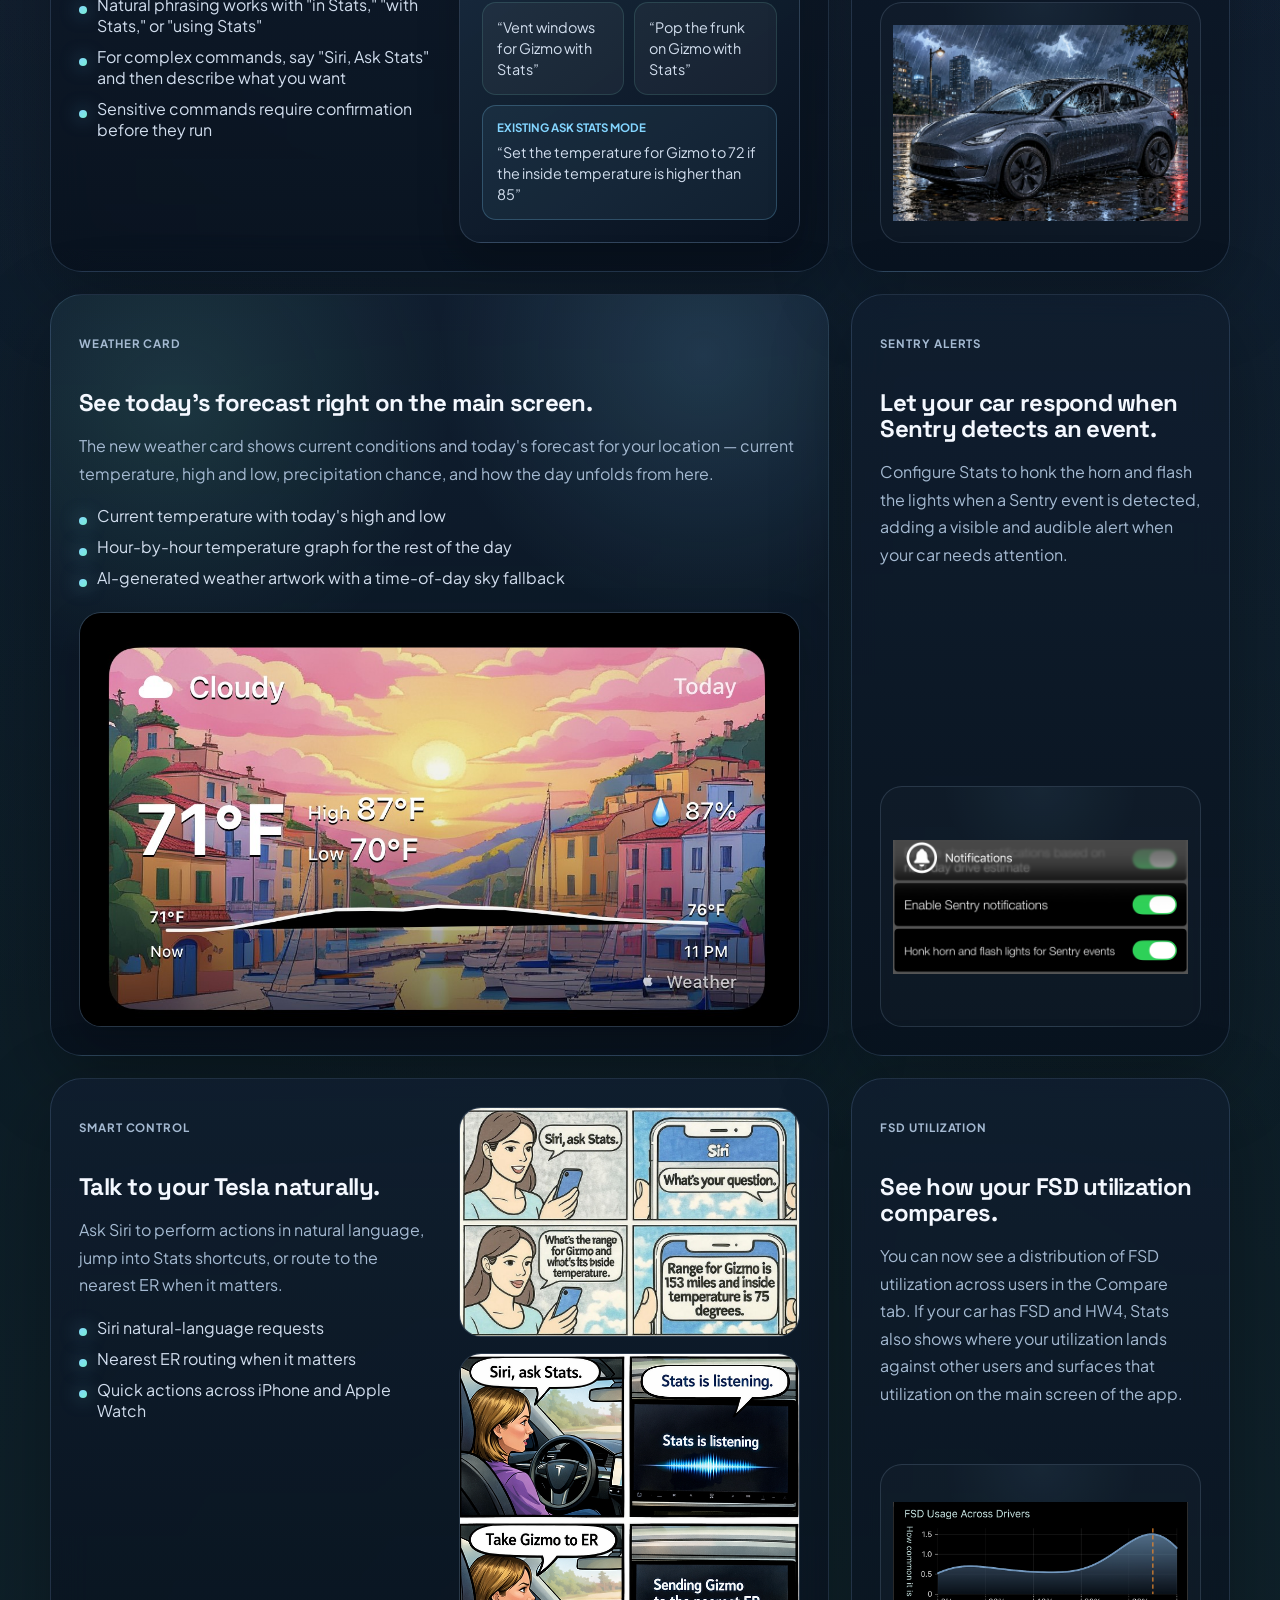
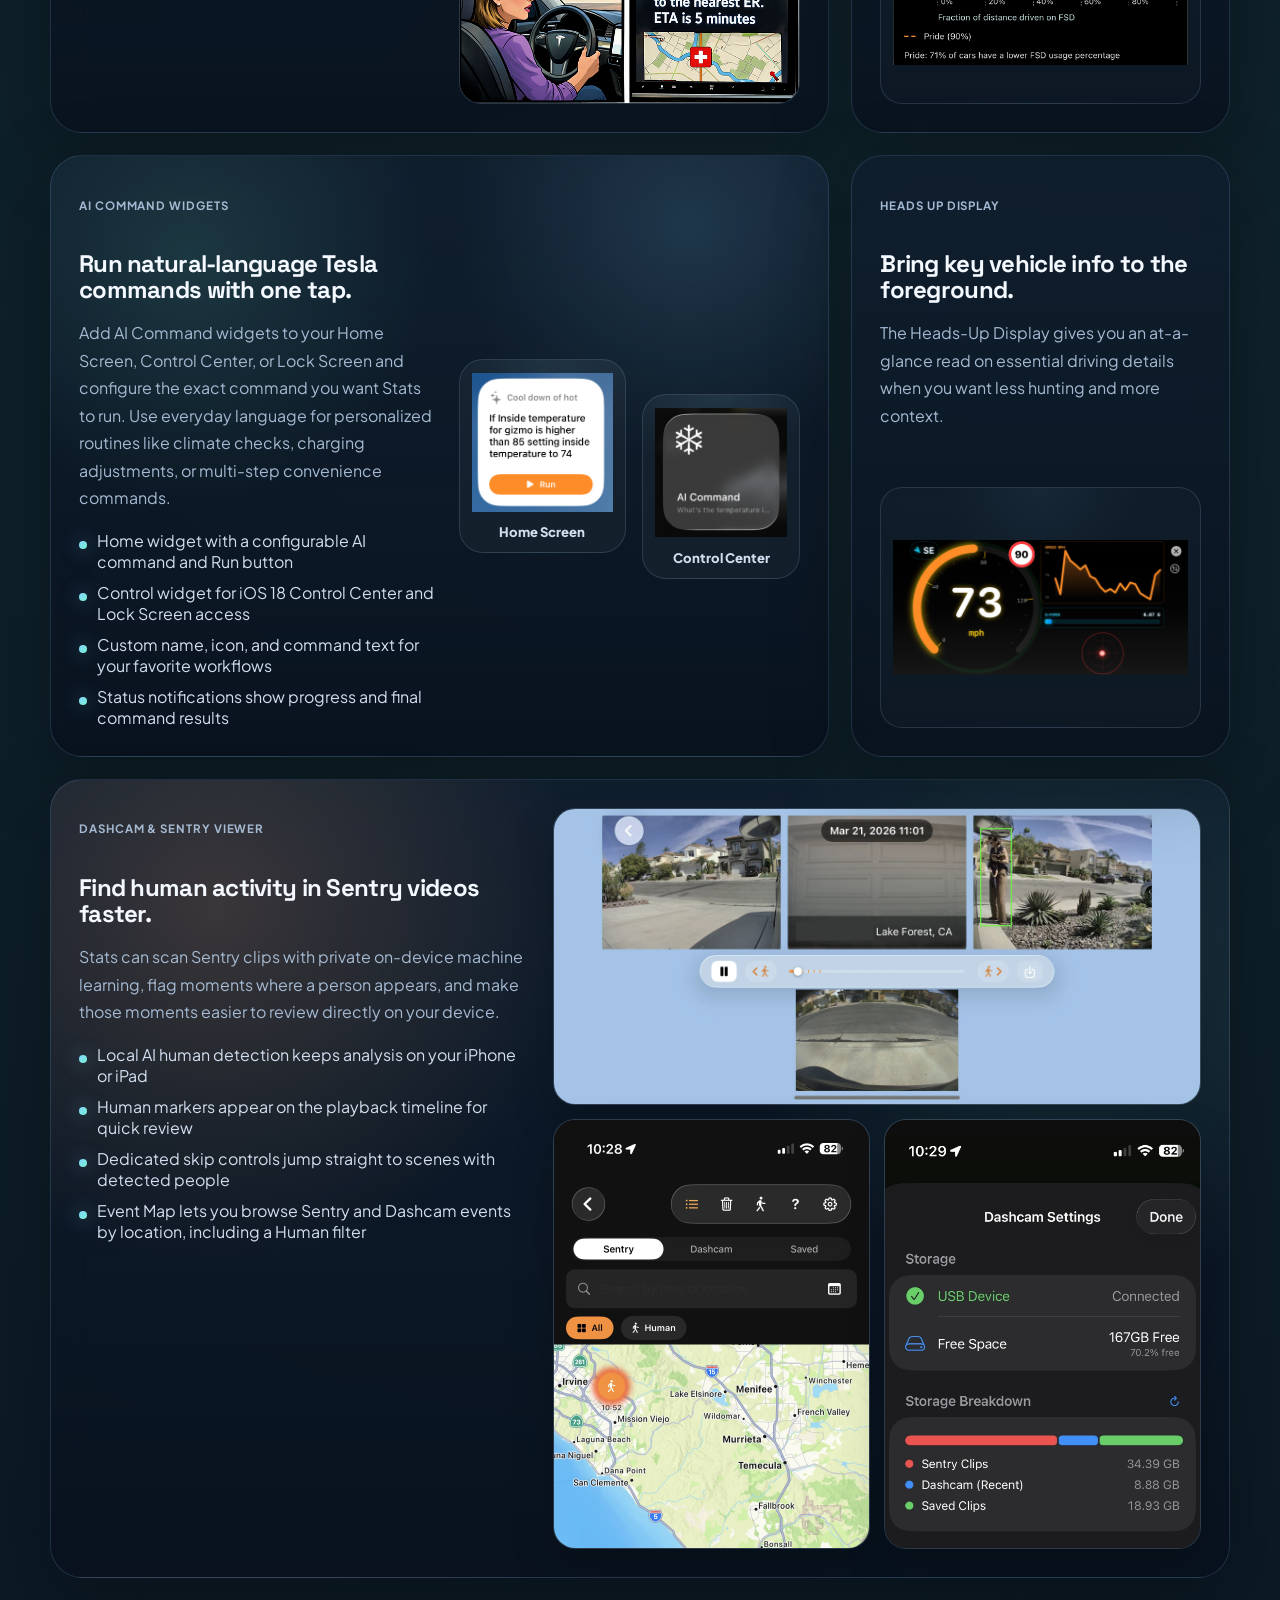
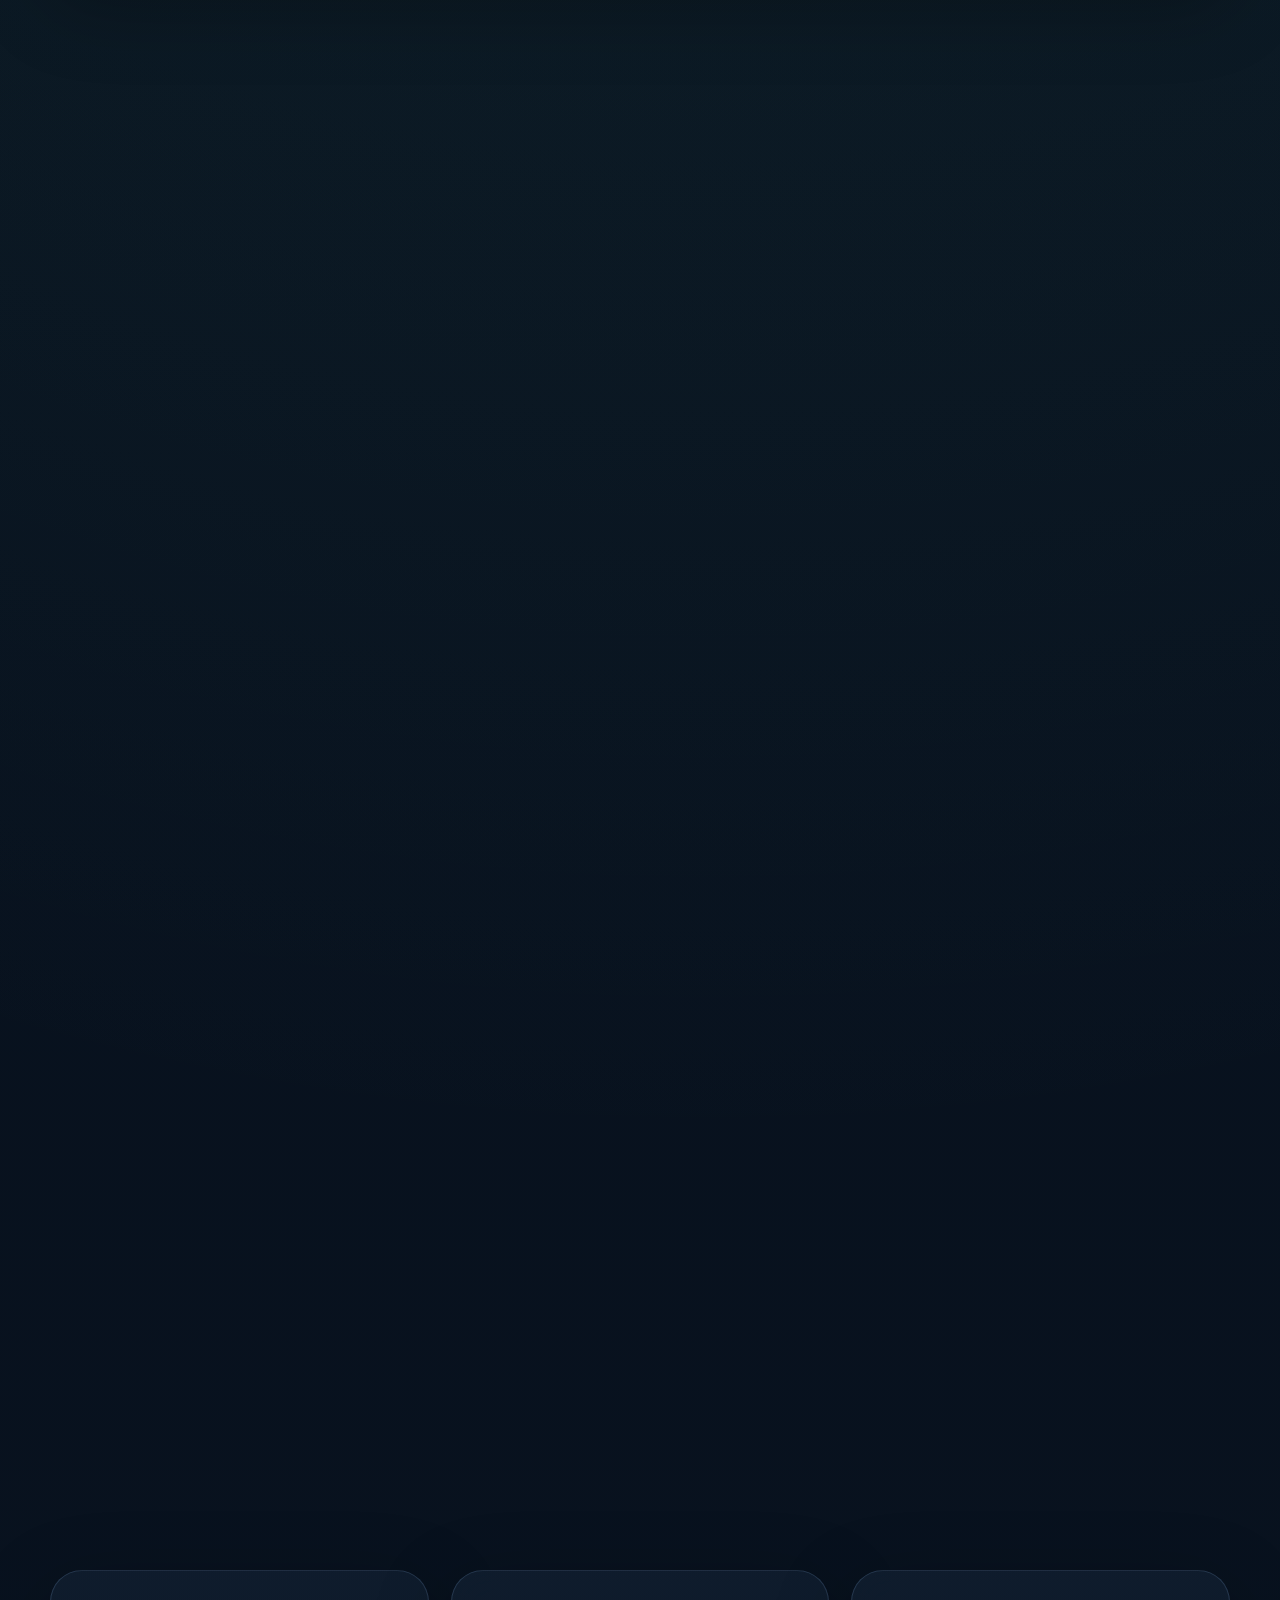
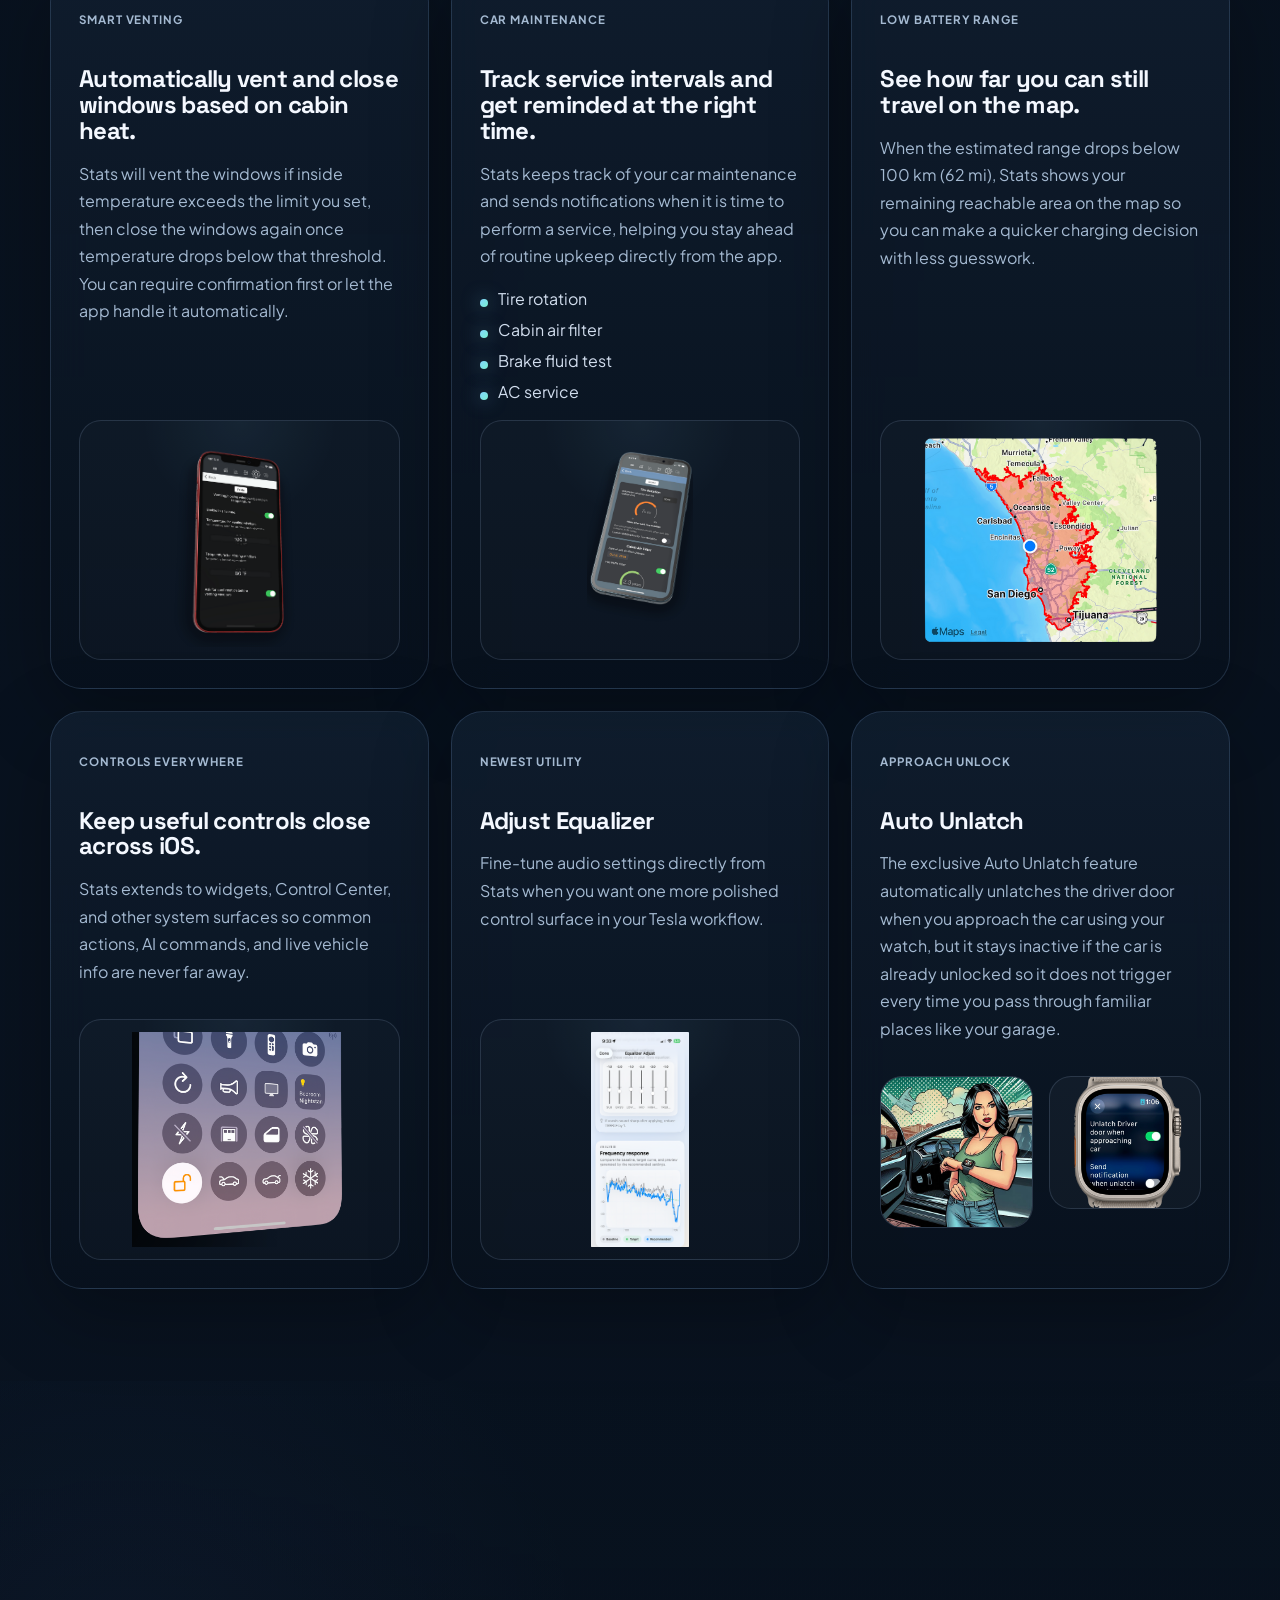
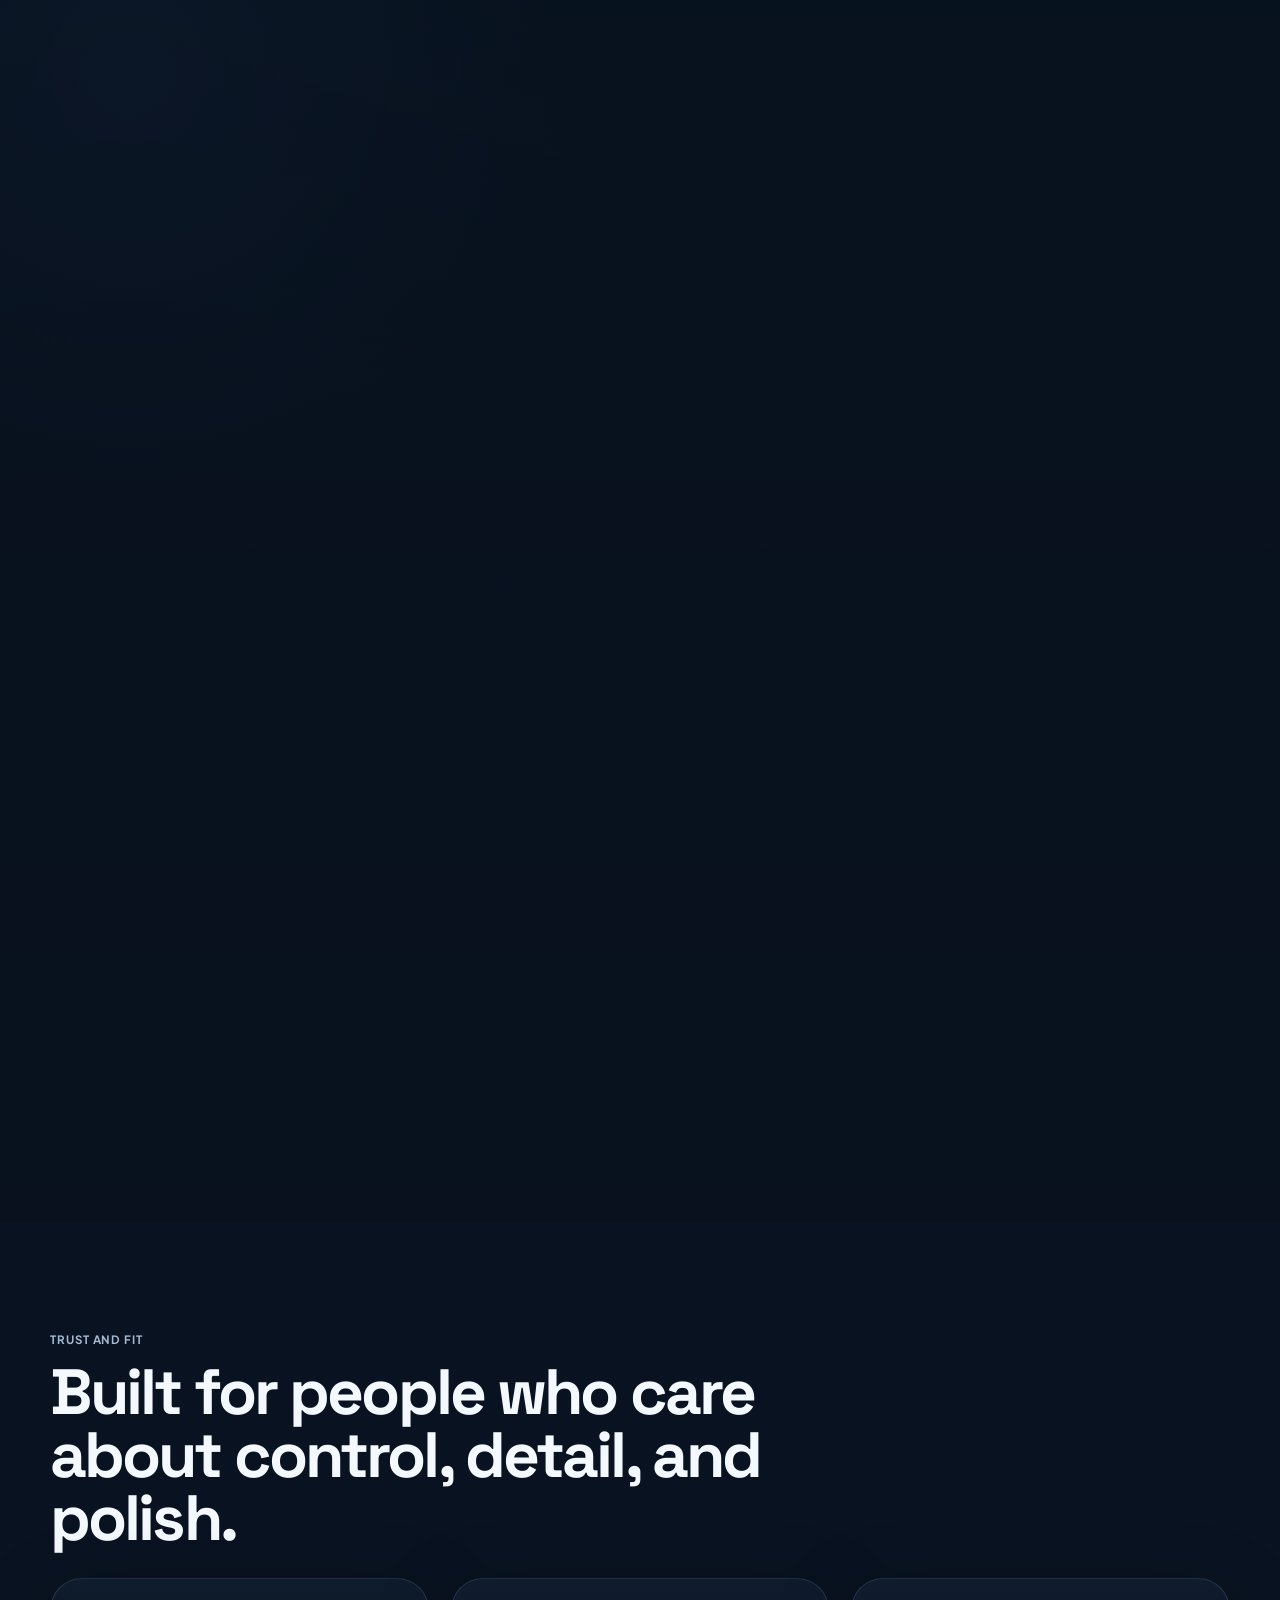
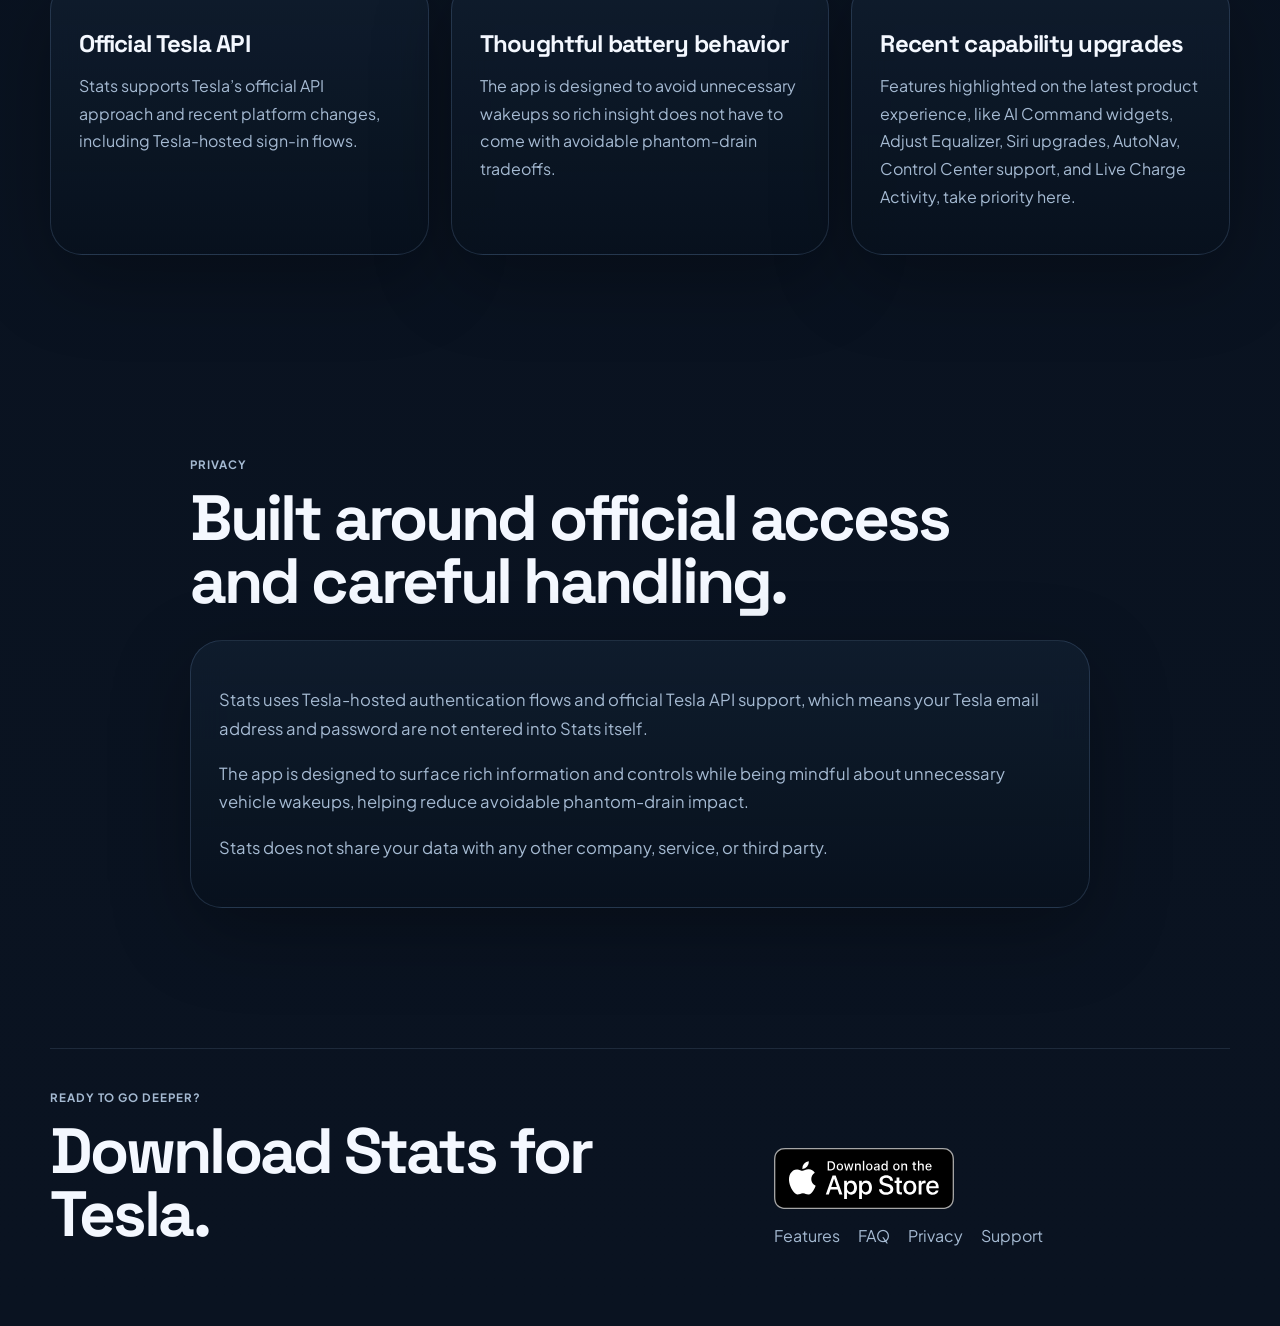
==== commit e1a25920: "Add iOS 27 Siri feature cards" ====
--- a/index.html
+++ b/index.html
@@ -20,7 +20,7 @@
   <link rel="icon" type="image/png" sizes="32x32" href="/favicon-32x32.png?v=20260420">
   <link rel="apple-touch-icon" href="/apple-touch-icon.png?v=20260420">
   <link rel="manifest" href="/site.webmanifest">
-  <link rel="stylesheet" href="/styles.css">
+  <link rel="stylesheet" href="/styles.css?v=20260920-siri">
 </head>
 <body>
   <a class="skip-link" href="#main">Skip to content</a>
@@ -179,6 +179,34 @@
         </div>
 
         <div class="feature-grid">
+          <article class="feature-card feature-card-large reveal glass-card">
+            <div class="feature-copy">
+              <p class="feature-kicker">Direct Siri control</p>
+              <h3>Check and control your Tesla with natural Siri requests.</h3>
+              <p>On iOS 27, ask Siri to work with your Tesla directly, even when Stats is not on screen. Use your vehicle's name or simply say "my car" when you have one vehicle.</p>
+              <ul>
+                <li>Check vehicle status and start climate preconditioning</li>
+                <li>Vent or close windows, lock or unlock, and open the trunk or frunk</li>
+                <li>Natural phrasing works with "in Stats," "with Stats," or "using Stats"</li>
+                <li>For complex commands, say "Siri, Ask Stats" and then describe what you want</li>
+                <li>Sensitive commands require confirmation before they run</li>
+              </ul>
+            </div>
+            <div class="siri-command-showcase" aria-label="Examples of direct Siri requests for Stats for Tesla">
+              <div class="siri-command-heading">
+                <img class="siri-command-icon" src="/assets/images/siri-icon.png?v=20260920" alt="">
+                <span>Ask Siri with Stats</span>
+              </div>
+              <div class="siri-command-grid">
+                <p>“Check Gizmo in Stats”</p>
+                <p>“Precondition Gizmo with Stats”</p>
+                <p>“Vent windows for Gizmo with Stats”</p>
+                <p>“Pop the frunk on Gizmo with Stats”</p>
+                <p class="siri-command-complex"><strong>Existing Ask Stats mode</strong>“Set the temperature for Gizmo to 72 if the inside temperature is higher than 85”</p>
+              </div>
+            </div>
+          </article>
+
           <article class="feature-card feature-card-large weather-card-showcase reveal glass-card">
             <div class="feature-copy">
               <p class="feature-kicker">Weather card</p>
@@ -542,6 +570,6 @@
     </div>
   </footer>
 
-  <script src="/script.js"></script>
+  <script src="/script.js?v=20260920-siri"></script>
 </body>
 </html>
--- a/styles.css
+++ b/styles.css
@@ -1041,6 +1041,82 @@
     rgba(255, 255, 255, 0.02);
 }
 
+.siri-command-showcase {
+  display: grid;
+  gap: 18px;
+  width: 100%;
+  margin-top: auto;
+  padding: 22px;
+  border: 1px solid rgba(180, 213, 250, 0.16);
+  border-radius: 22px;
+  background:
+    linear-gradient(145deg, rgba(30, 50, 72, 0.92), rgba(8, 18, 31, 0.96));
+  box-shadow:
+    inset 0 1px 0 rgba(255, 255, 255, 0.06),
+    0 18px 42px rgba(0, 0, 0, 0.22);
+}
+
+.siri-command-heading {
+  display: flex;
+  align-items: center;
+  gap: 12px;
+  color: var(--text);
+  font-family: "Space Grotesk", sans-serif;
+  font-size: 1.05rem;
+  font-weight: 700;
+}
+
+.siri-command-heading .siri-command-icon {
+  width: 52px !important;
+  height: 48px !important;
+  max-width: 52px !important;
+  max-height: 48px !important;
+  flex: 0 0 52px;
+  padding: 0 !important;
+  border-radius: 12px;
+  object-fit: contain;
+  box-shadow: 0 8px 22px rgba(0, 0, 0, 0.28);
+}
+
+.siri-command-grid {
+  display: grid;
+  grid-template-columns: repeat(2, minmax(0, 1fr));
+  gap: 10px;
+}
+
+.siri-command-grid p {
+  display: flex;
+  flex-direction: column;
+  align-items: center;
+  justify-content: center;
+  min-height: 72px;
+  margin: 0;
+  padding: 14px;
+  border: 1px solid rgba(135, 229, 210, 0.14);
+  border-radius: 14px;
+  color: var(--muted-strong);
+  background: rgba(255, 255, 255, 0.045);
+  font-size: 0.9rem;
+  line-height: 1.45;
+}
+
+.siri-command-grid .siri-command-complex {
+  grid-column: 1 / -1;
+  align-items: flex-start;
+  min-height: 88px;
+  border-color: rgba(131, 213, 255, 0.24);
+  background: rgba(131, 213, 255, 0.07);
+}
+
+.siri-command-complex strong {
+  display: block;
+  margin-bottom: 6px;
+  color: var(--accent);
+  font-size: 0.72rem;
+  letter-spacing: 0;
+  text-transform: uppercase;
+}
+
 .feature-image-contain {
   object-fit: contain;
   background:
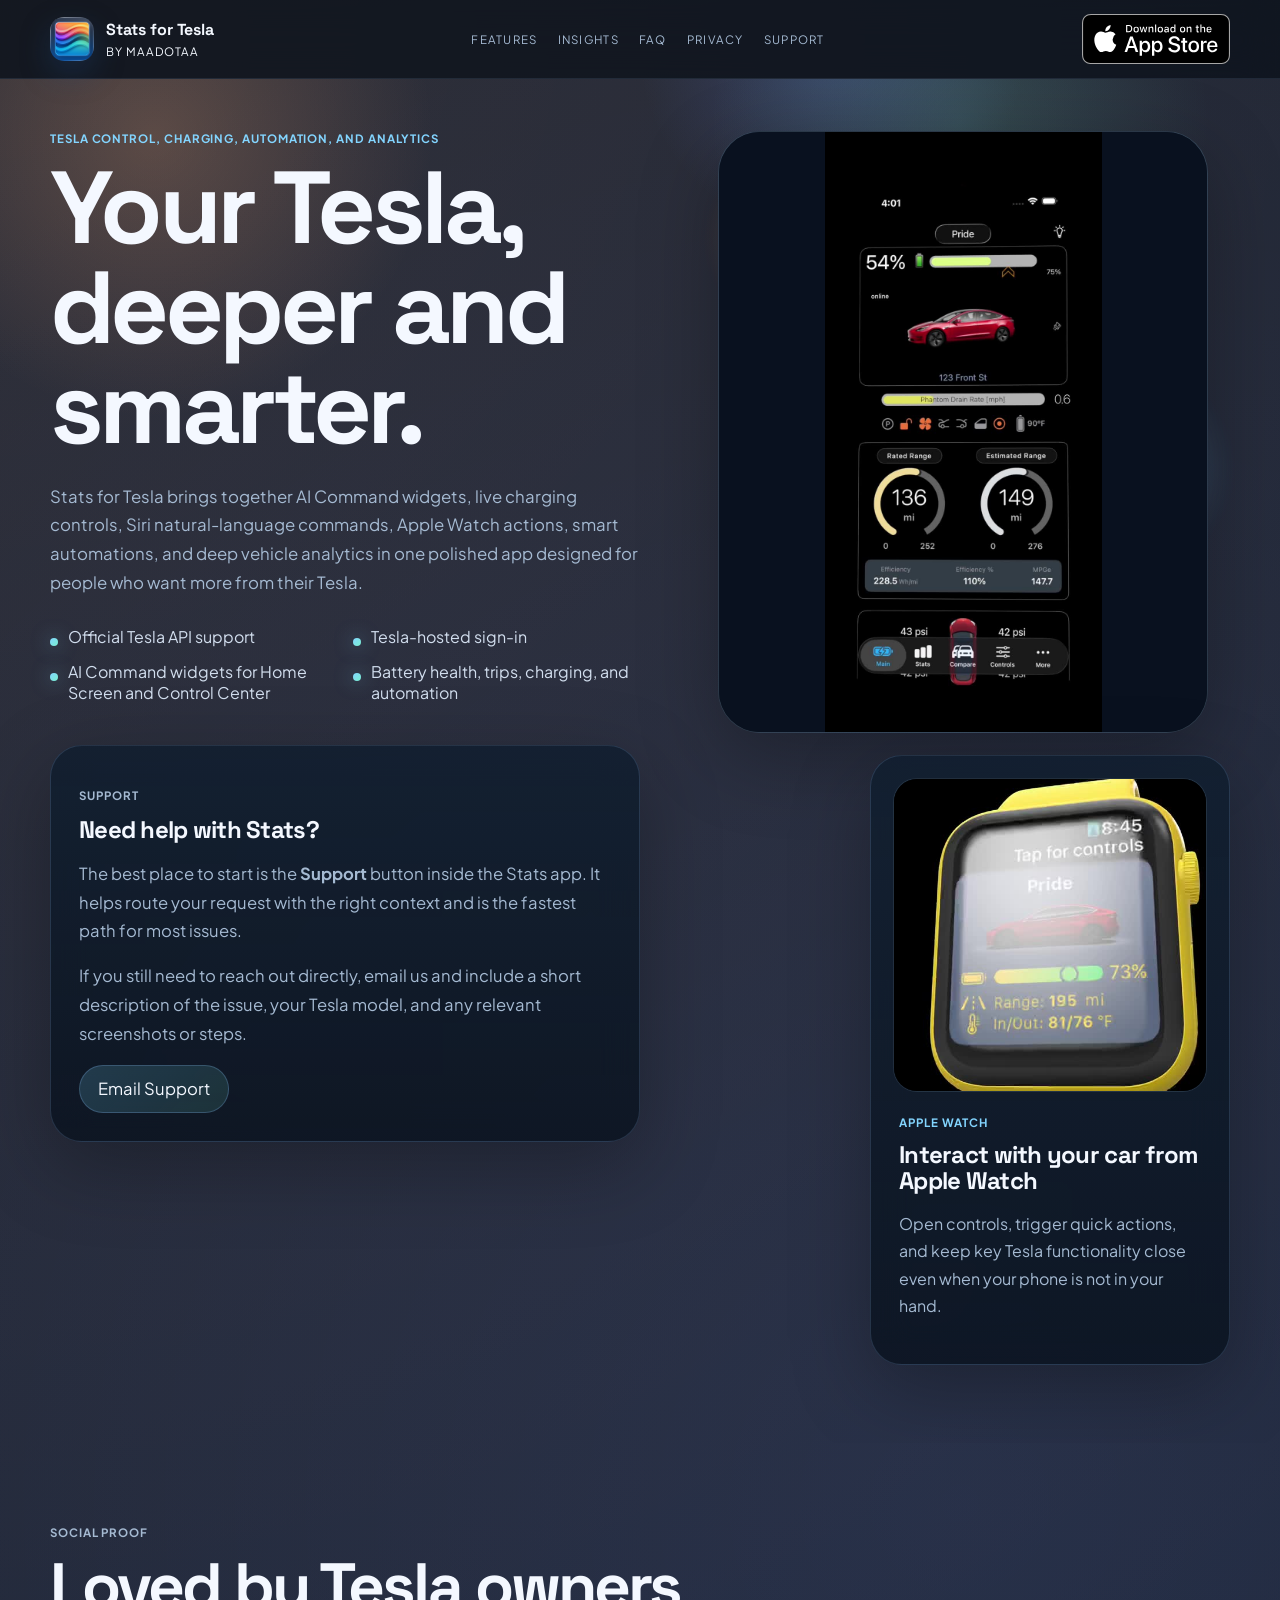
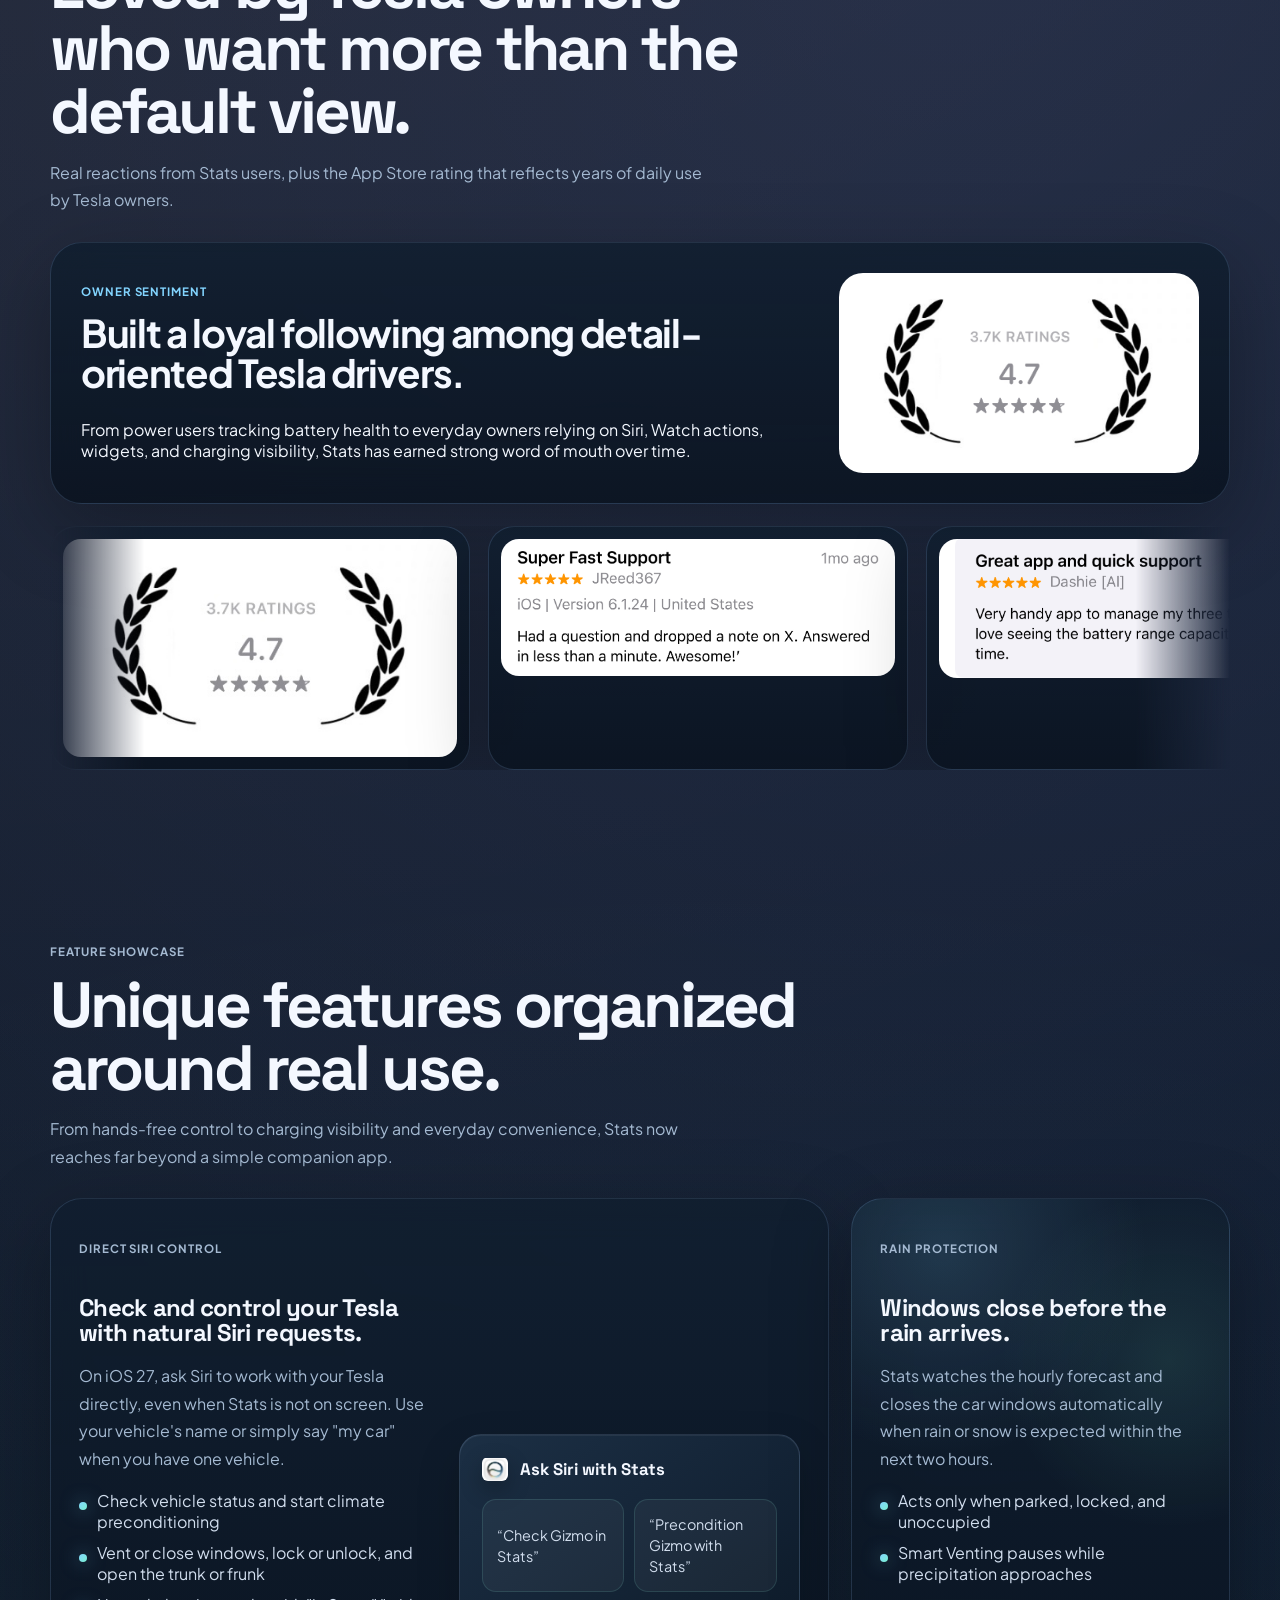
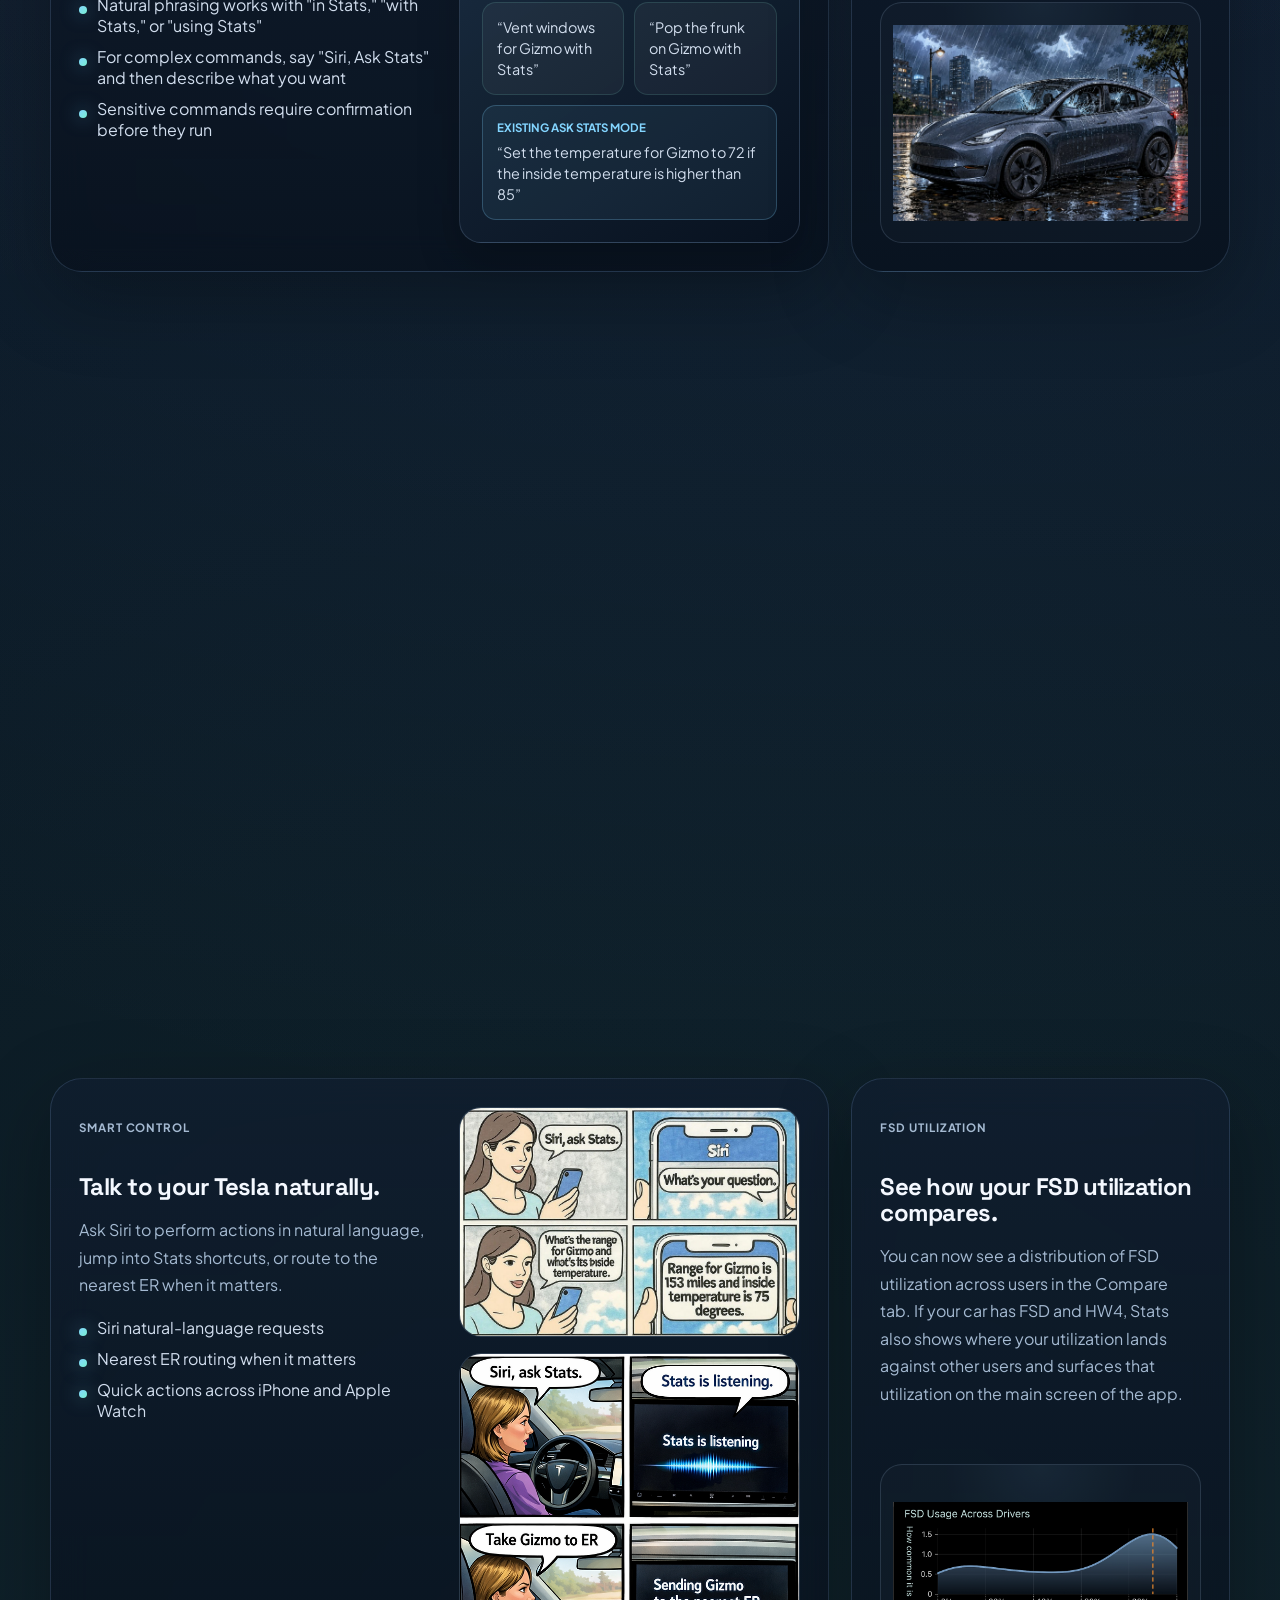
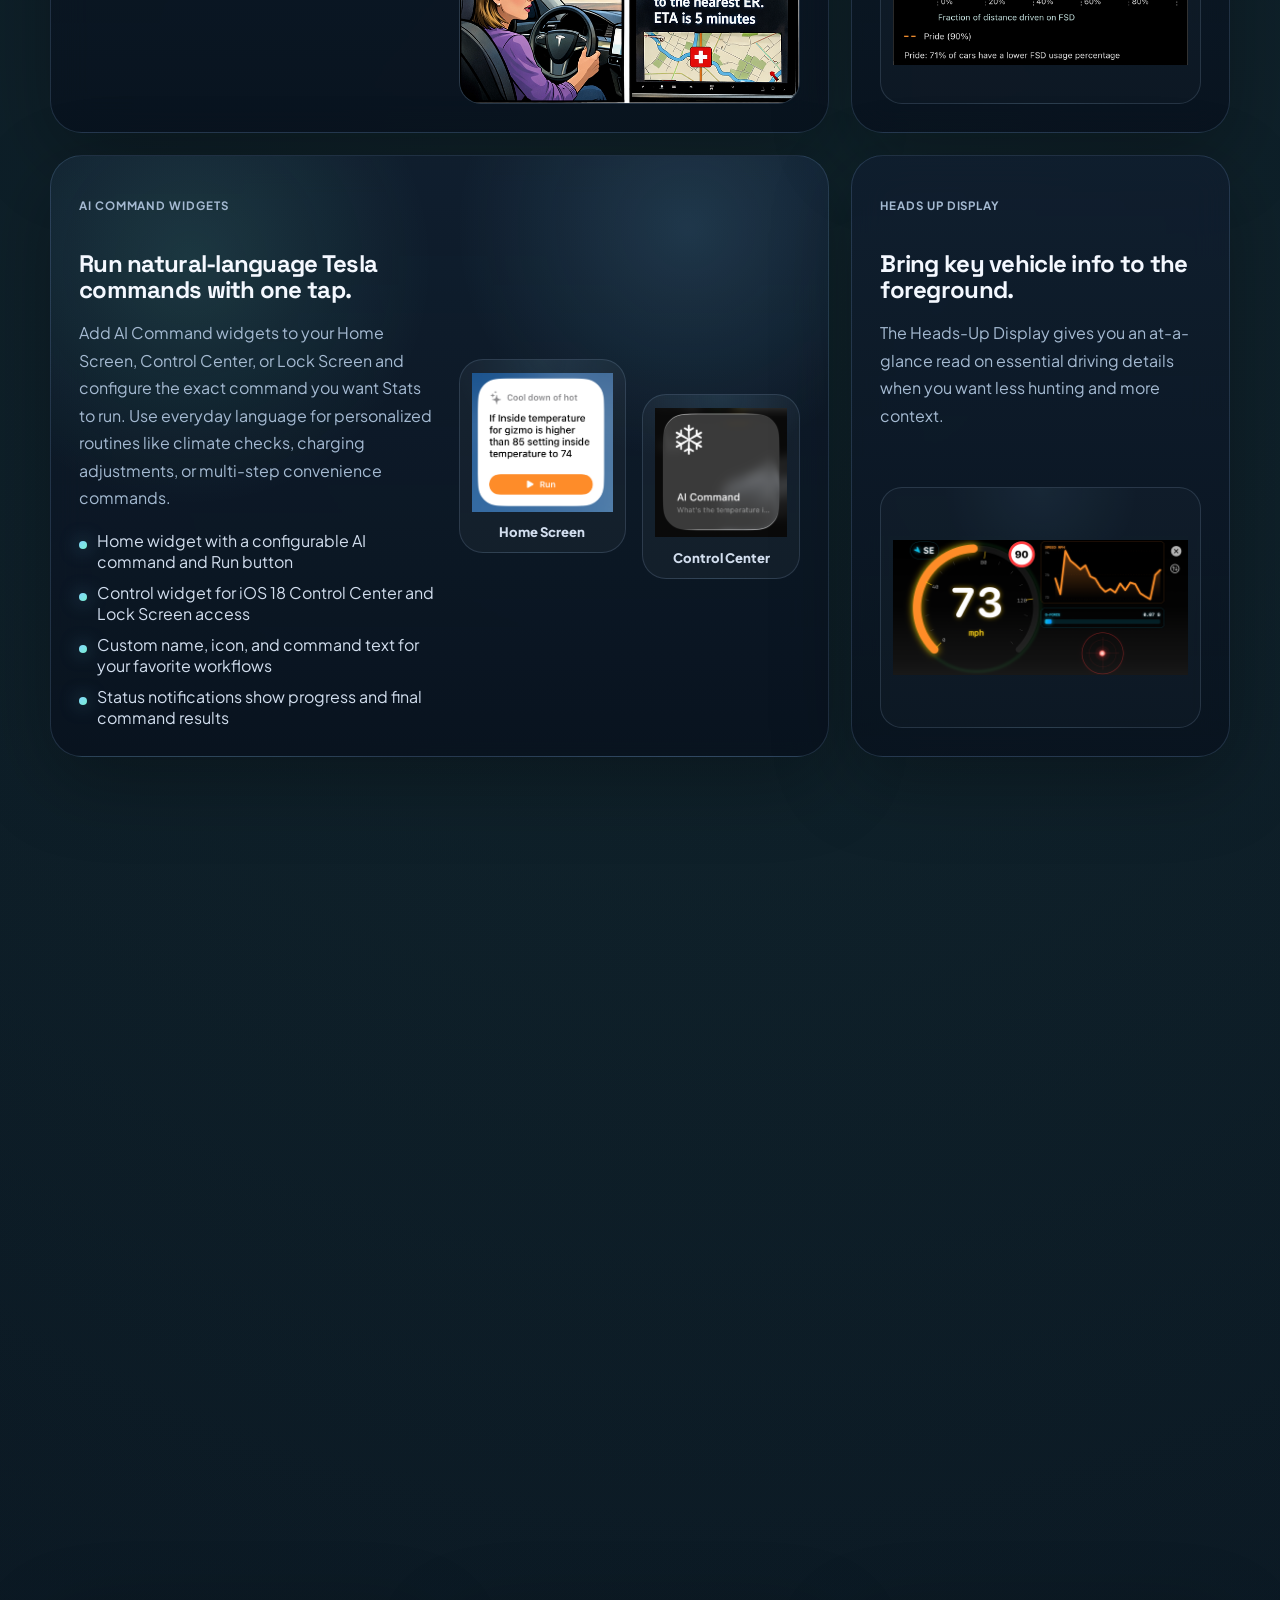
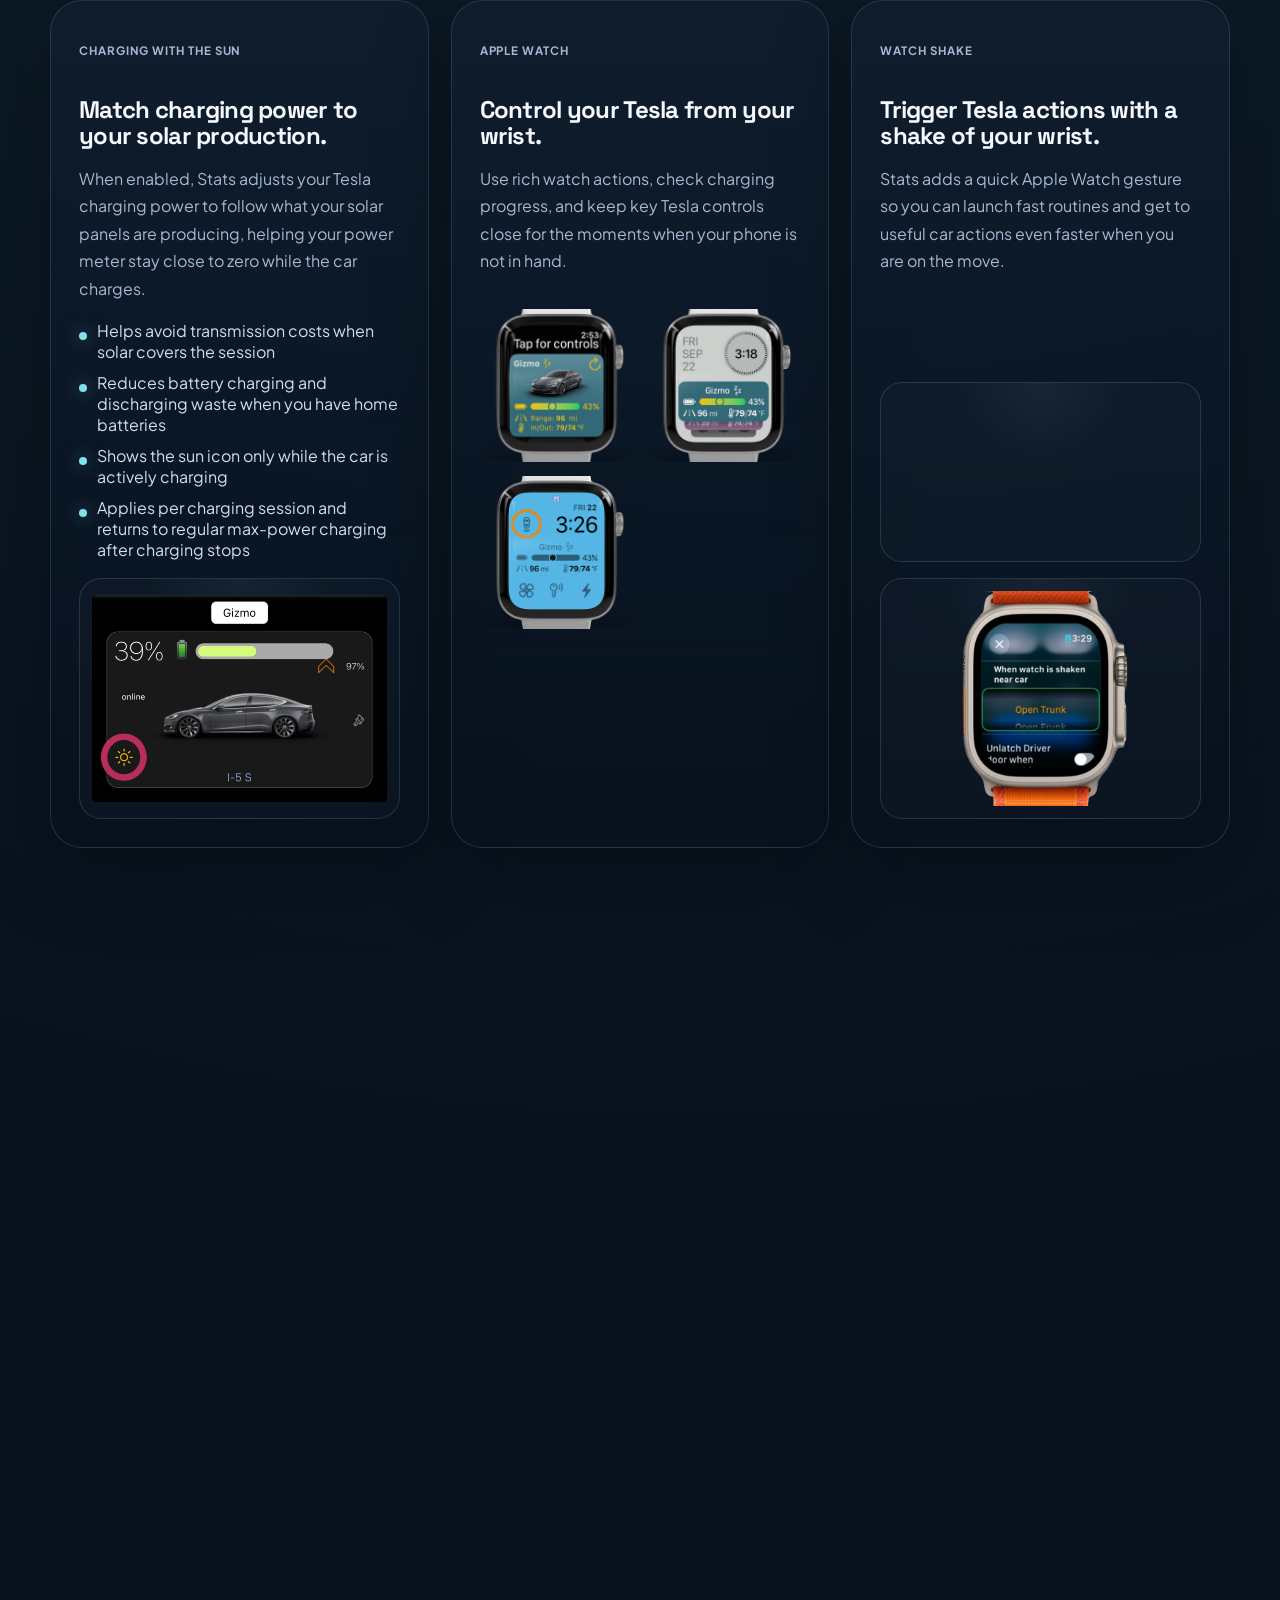
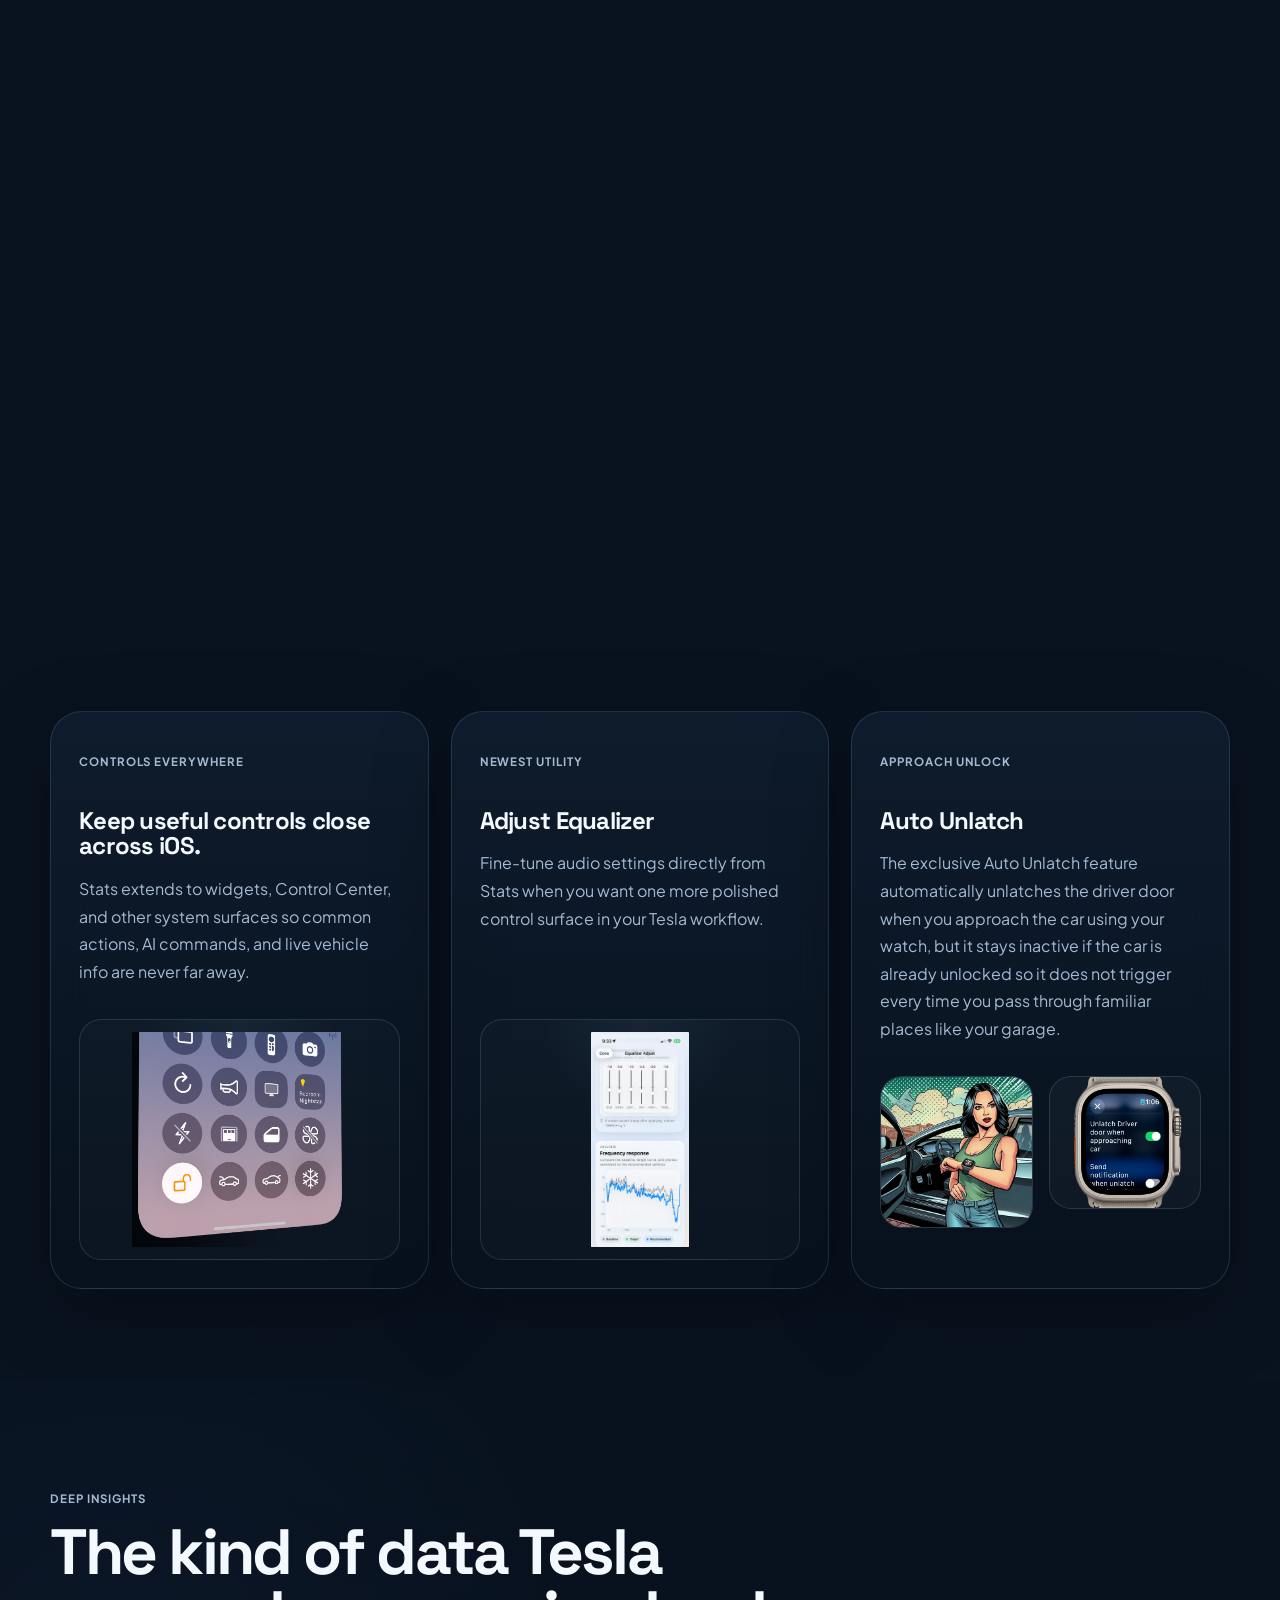
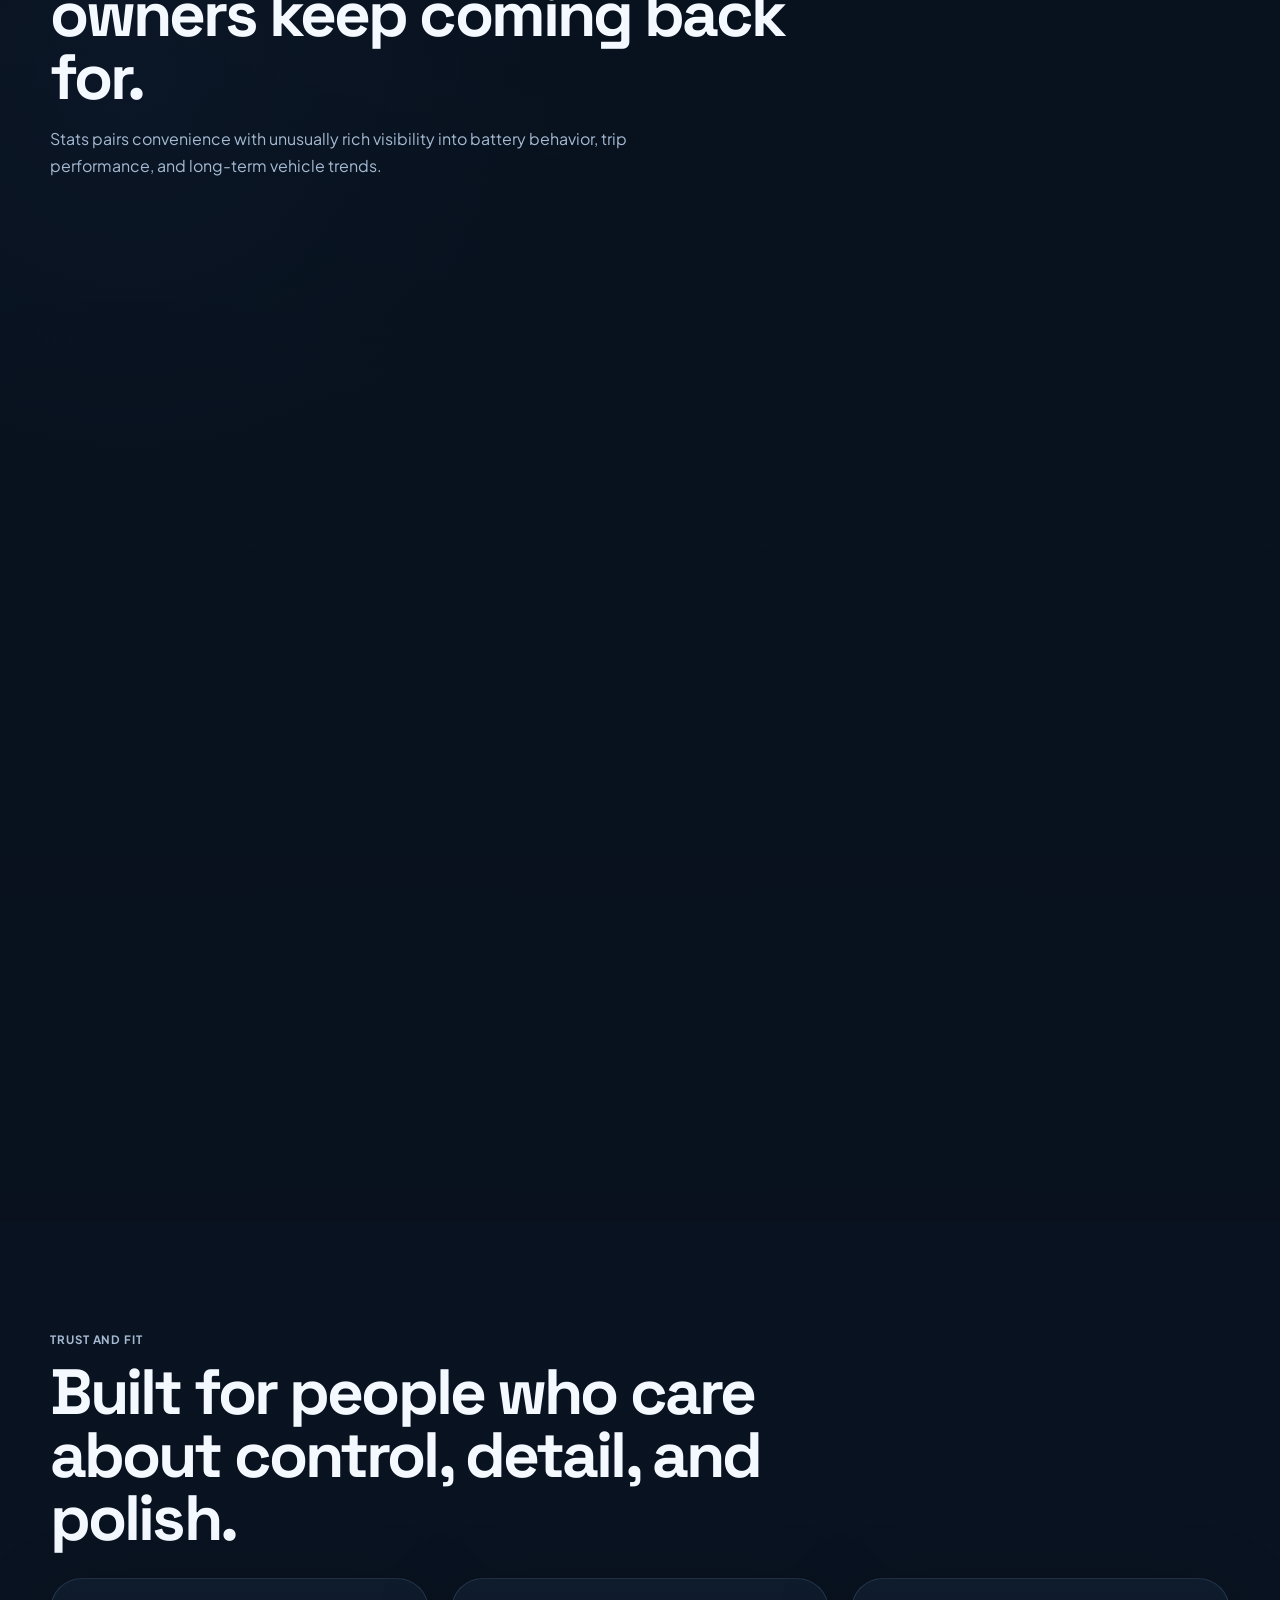
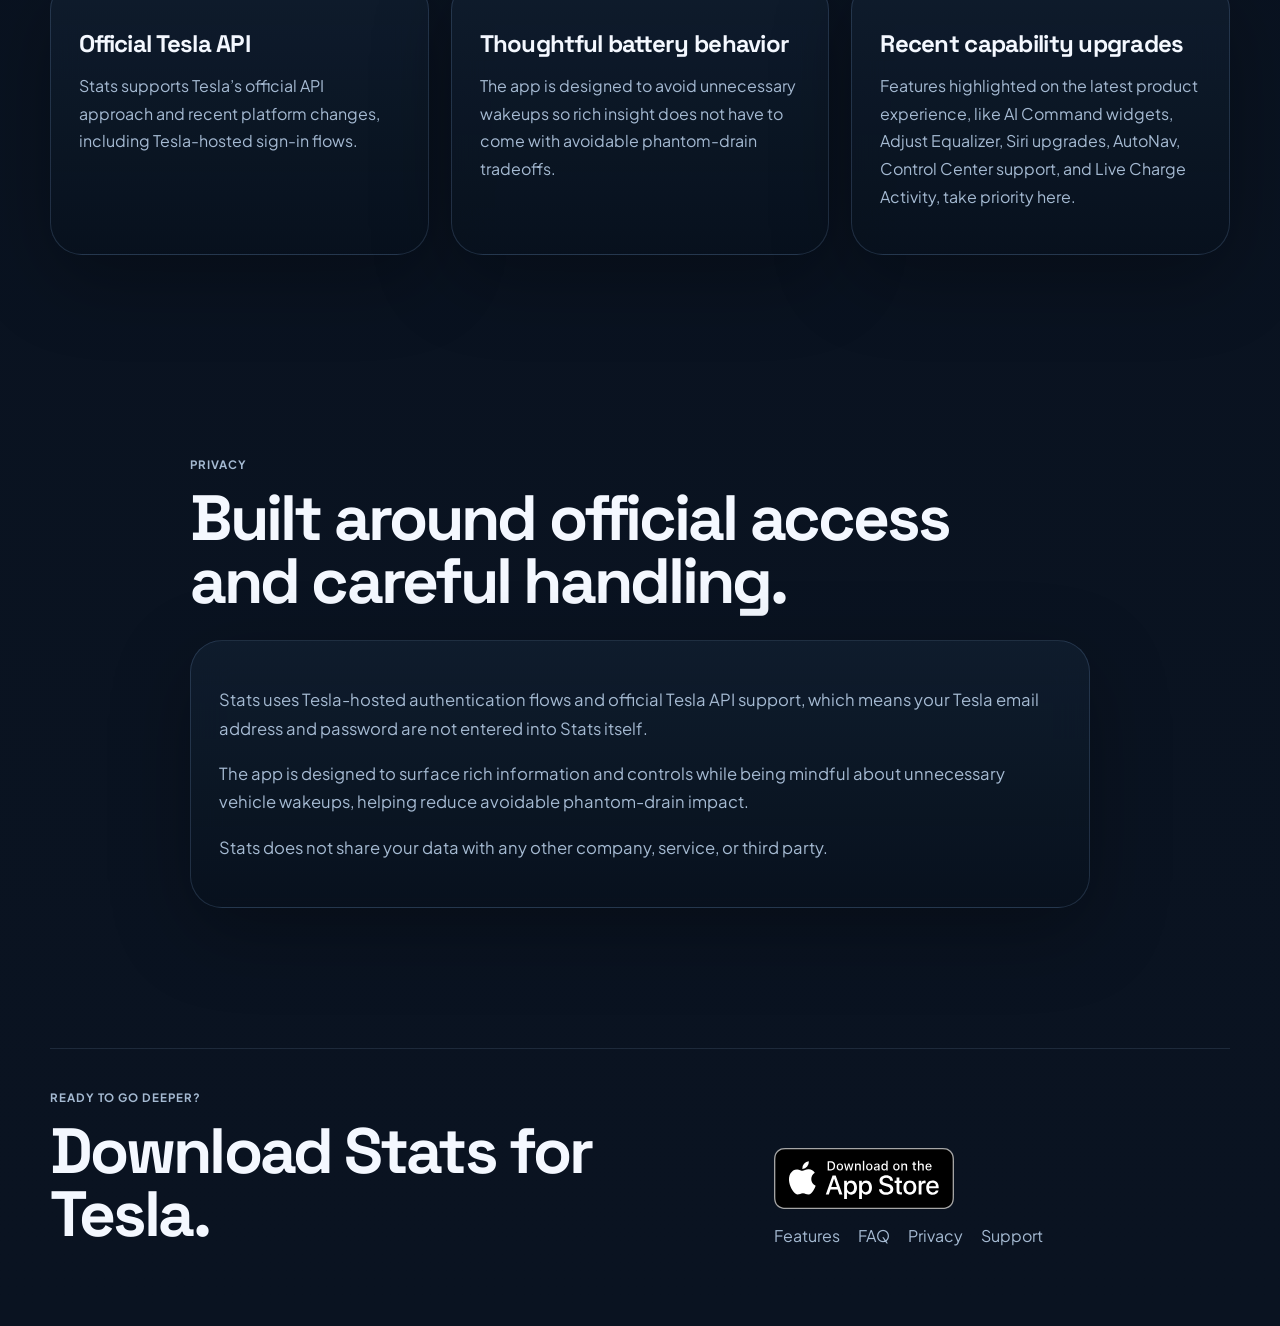
==== commit 33eea4a8: "Reduce Siri logo size" ====
--- a/index.html
+++ b/index.html
@@ -20,7 +20,7 @@
   <link rel="icon" type="image/png" sizes="32x32" href="/favicon-32x32.png?v=20260420">
   <link rel="apple-touch-icon" href="/apple-touch-icon.png?v=20260420">
   <link rel="manifest" href="/site.webmanifest">
-  <link rel="stylesheet" href="/styles.css?v=20260920-siri">
+  <link rel="stylesheet" href="/styles.css?v=20260920-siri2">
 </head>
 <body>
   <a class="skip-link" href="#main">Skip to content</a>
@@ -570,6 +570,6 @@
     </div>
   </footer>
 
-  <script src="/script.js?v=20260920-siri"></script>
+  <script src="/script.js?v=20260920-siri2"></script>
 </body>
 </html>
--- a/styles.css
+++ b/styles.css
@@ -1067,13 +1067,13 @@
 }
 
 .siri-command-heading .siri-command-icon {
-  width: 52px !important;
-  height: 48px !important;
-  max-width: 52px !important;
-  max-height: 48px !important;
-  flex: 0 0 52px;
+  width: 26px !important;
+  height: 24px !important;
+  max-width: 26px !important;
+  max-height: 24px !important;
+  flex: 0 0 26px;
   padding: 0 !important;
-  border-radius: 12px;
+  border-radius: 6px;
   object-fit: contain;
   box-shadow: 0 8px 22px rgba(0, 0, 0, 0.28);
 }
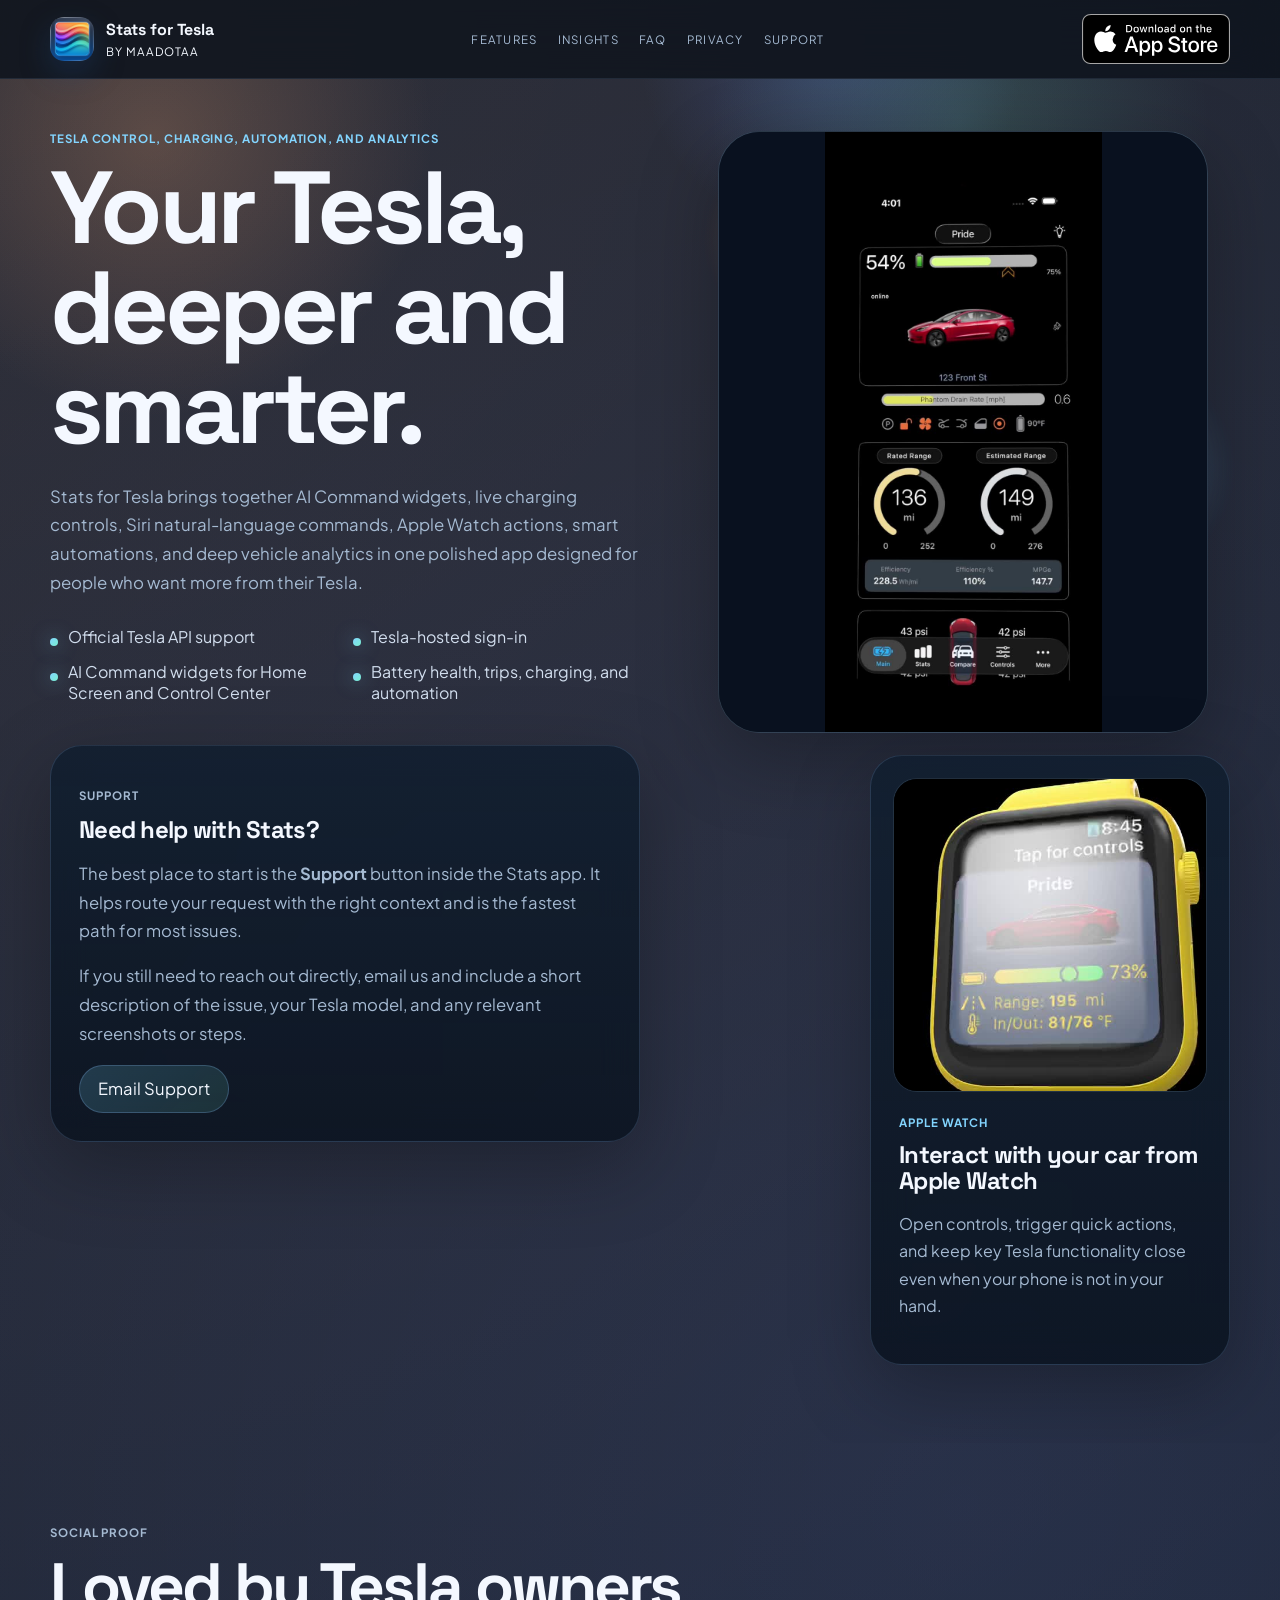
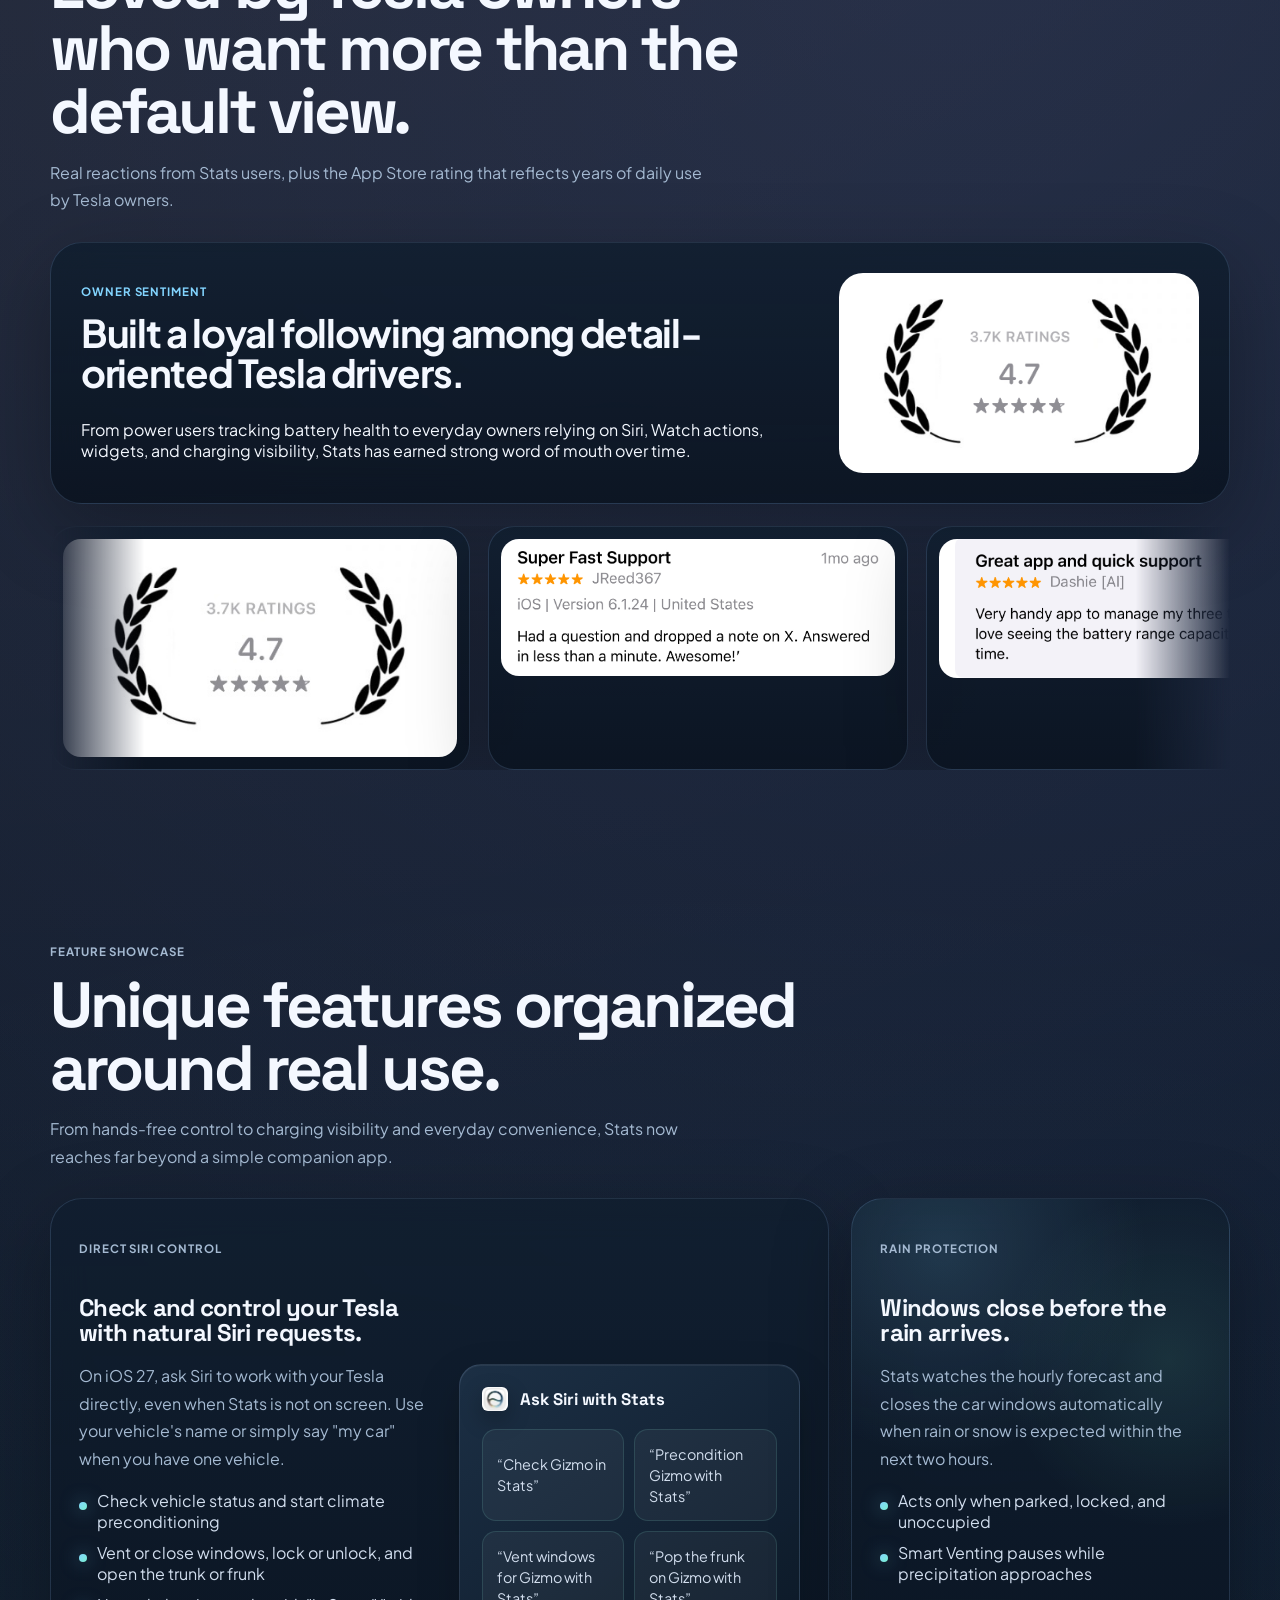
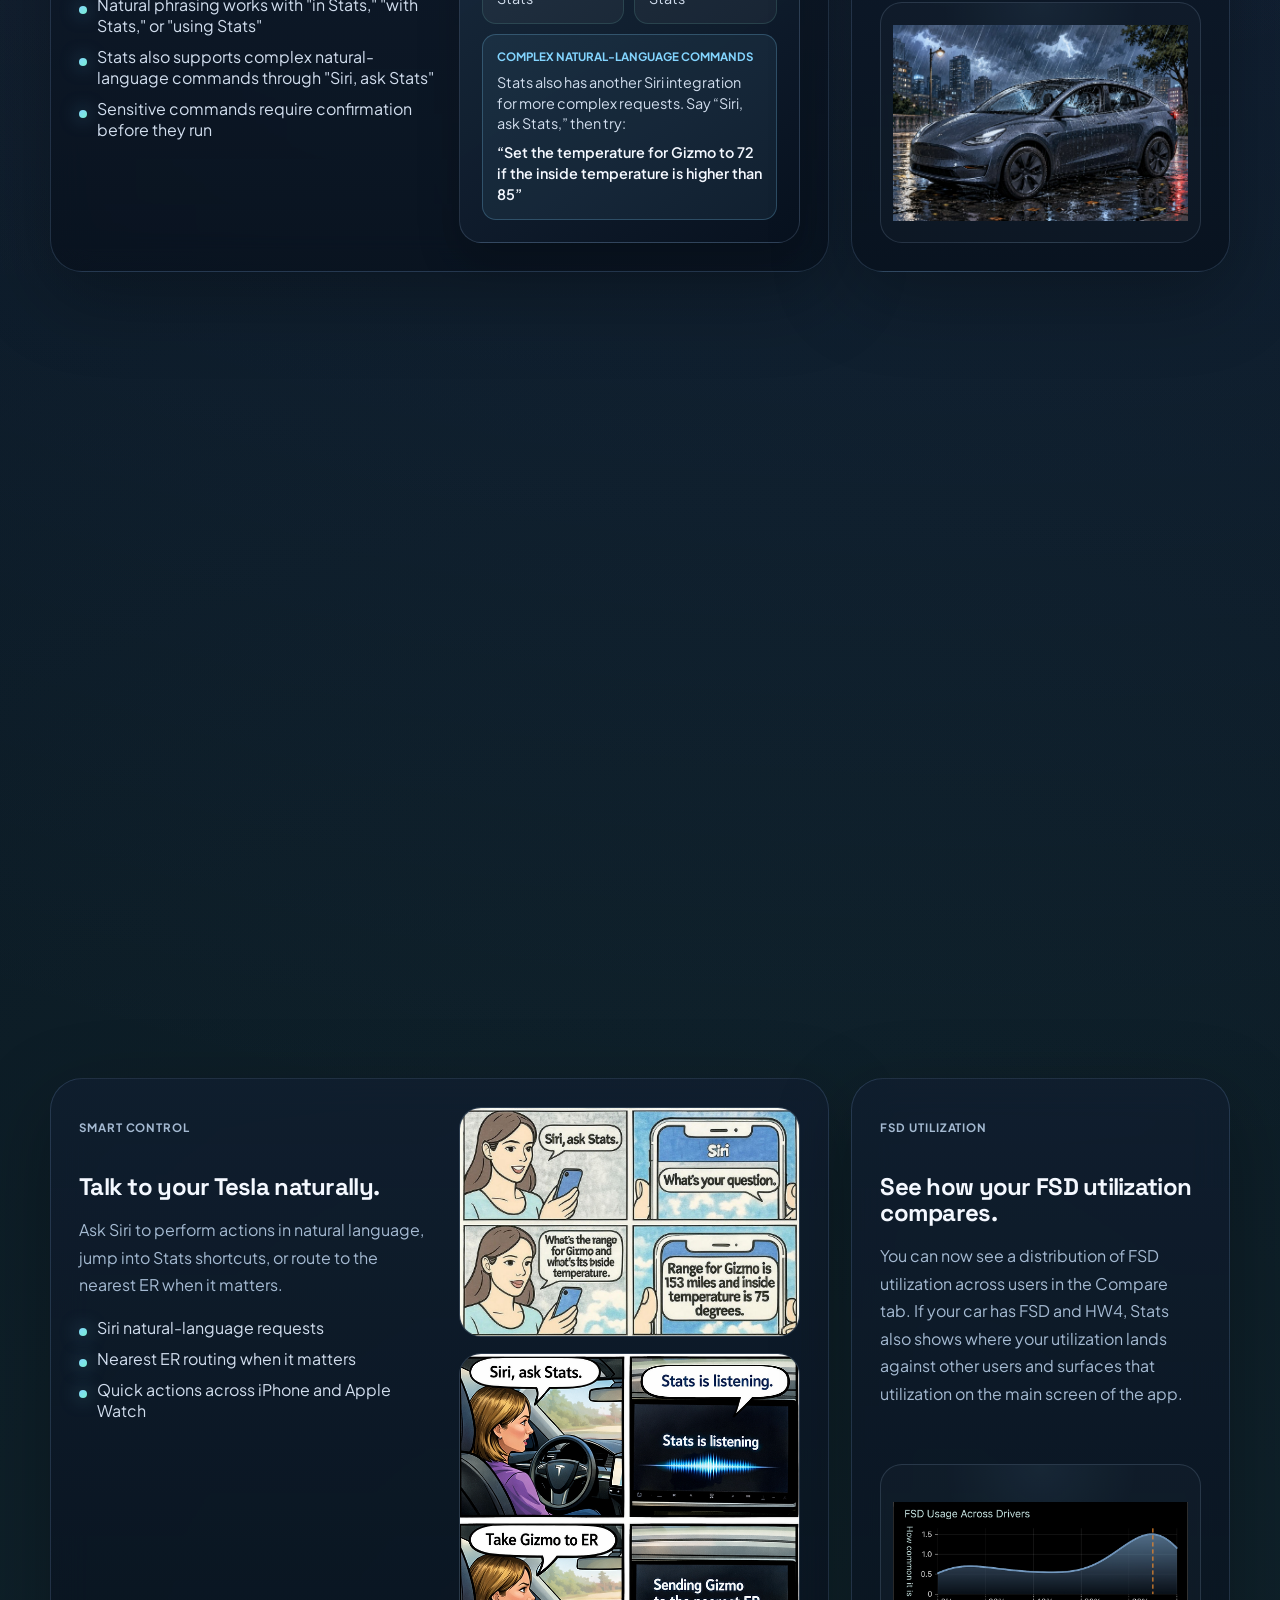
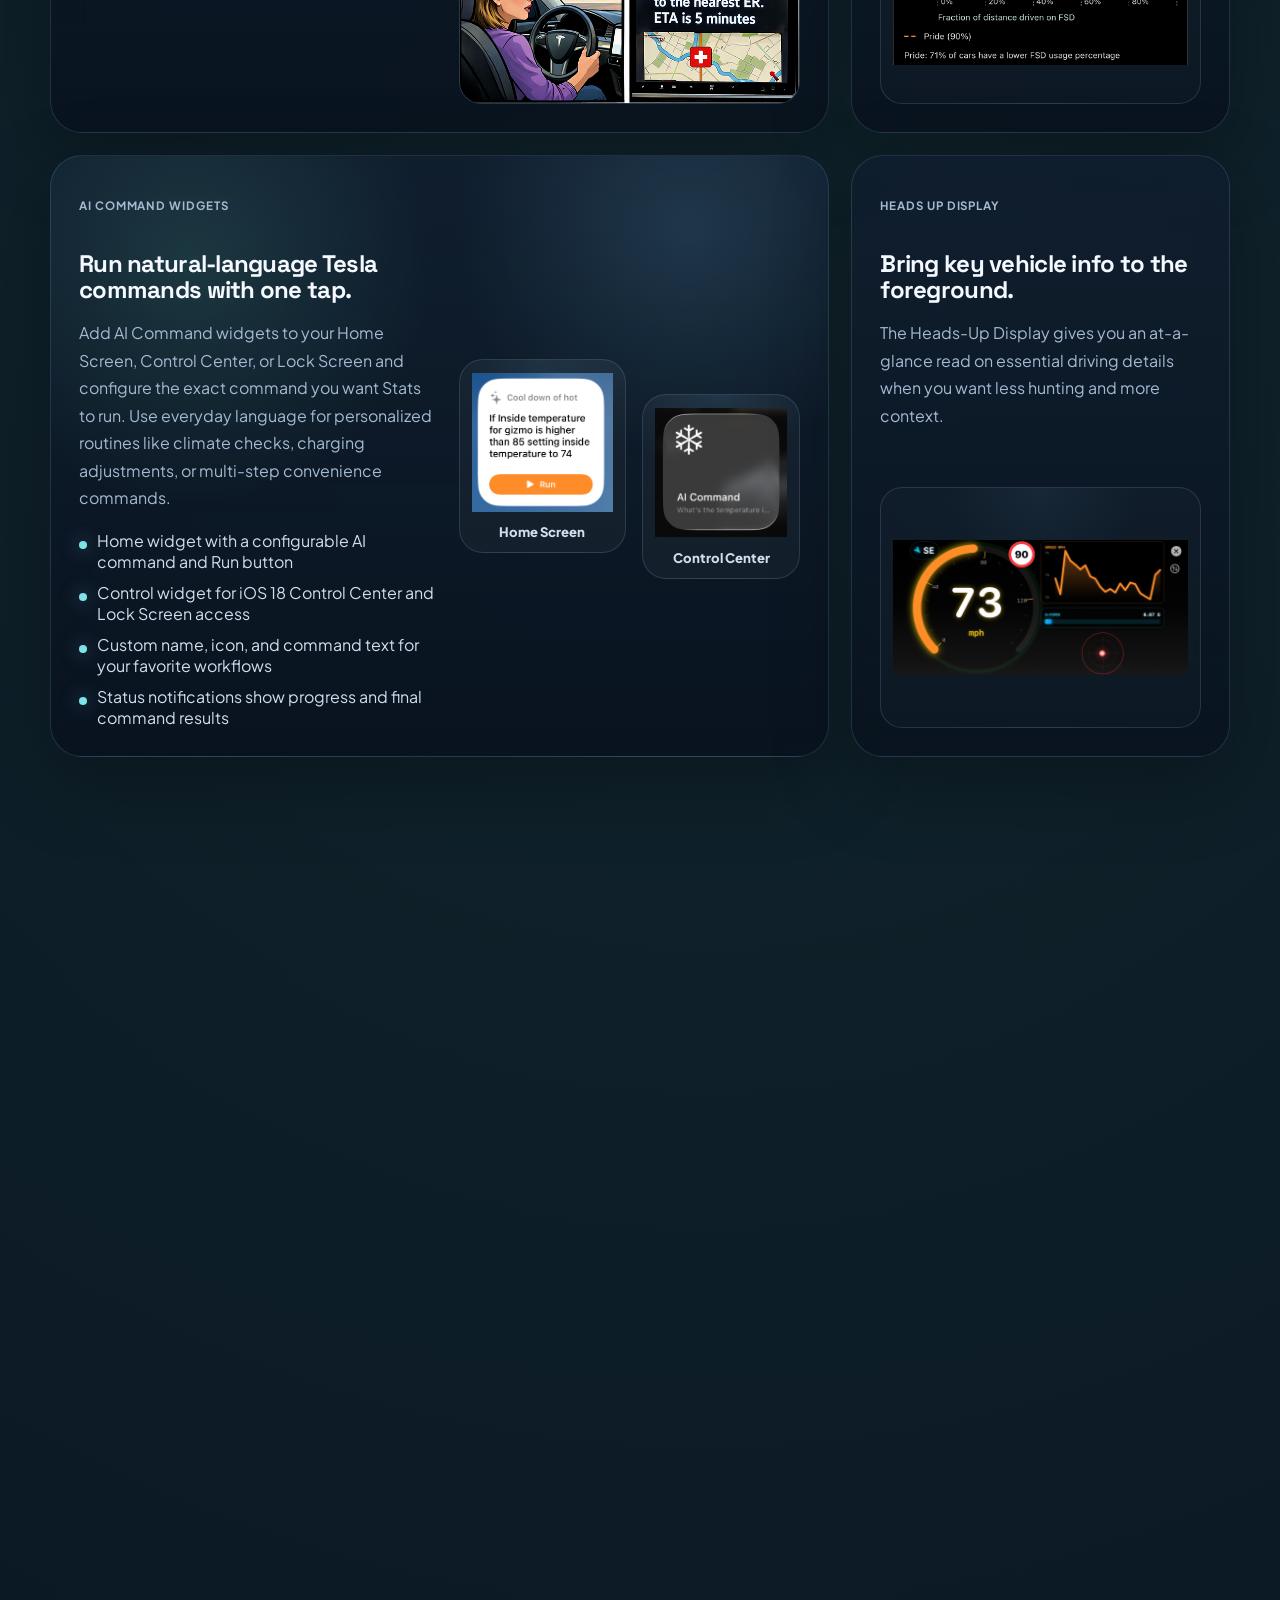
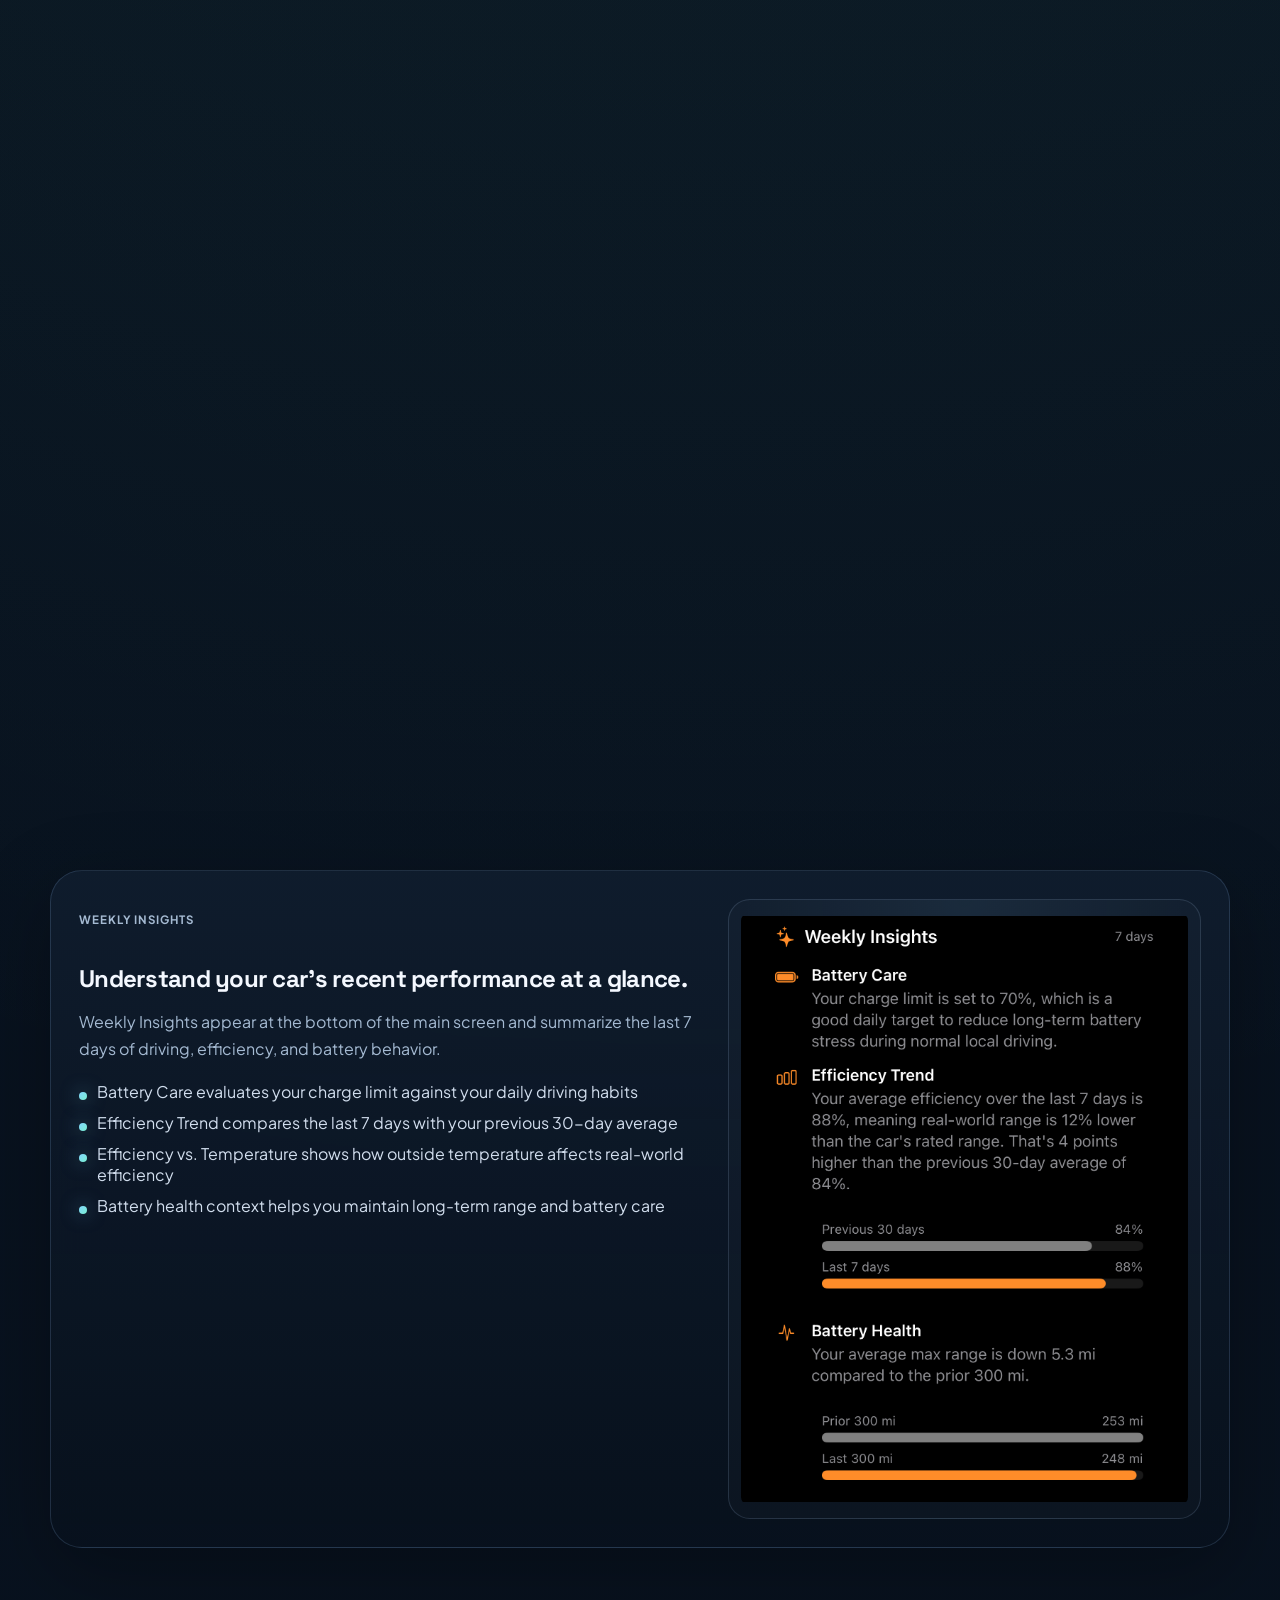
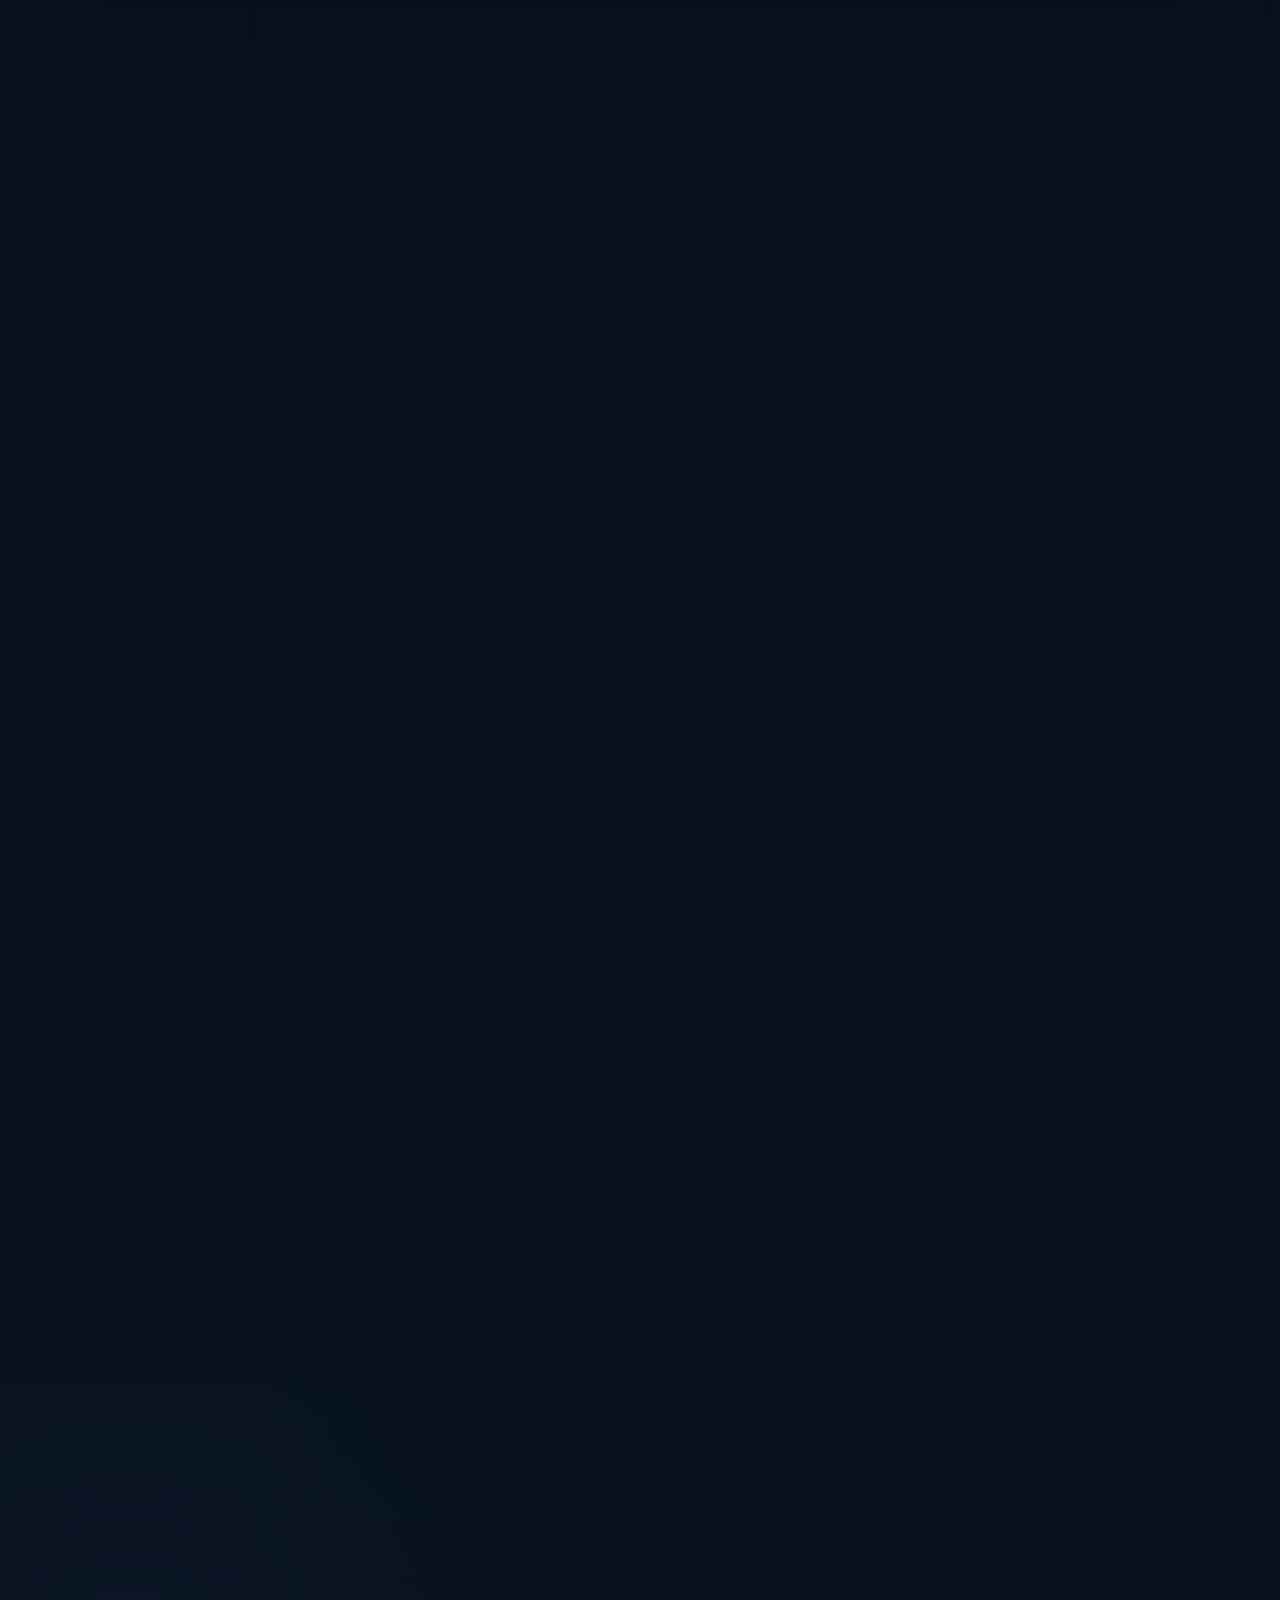
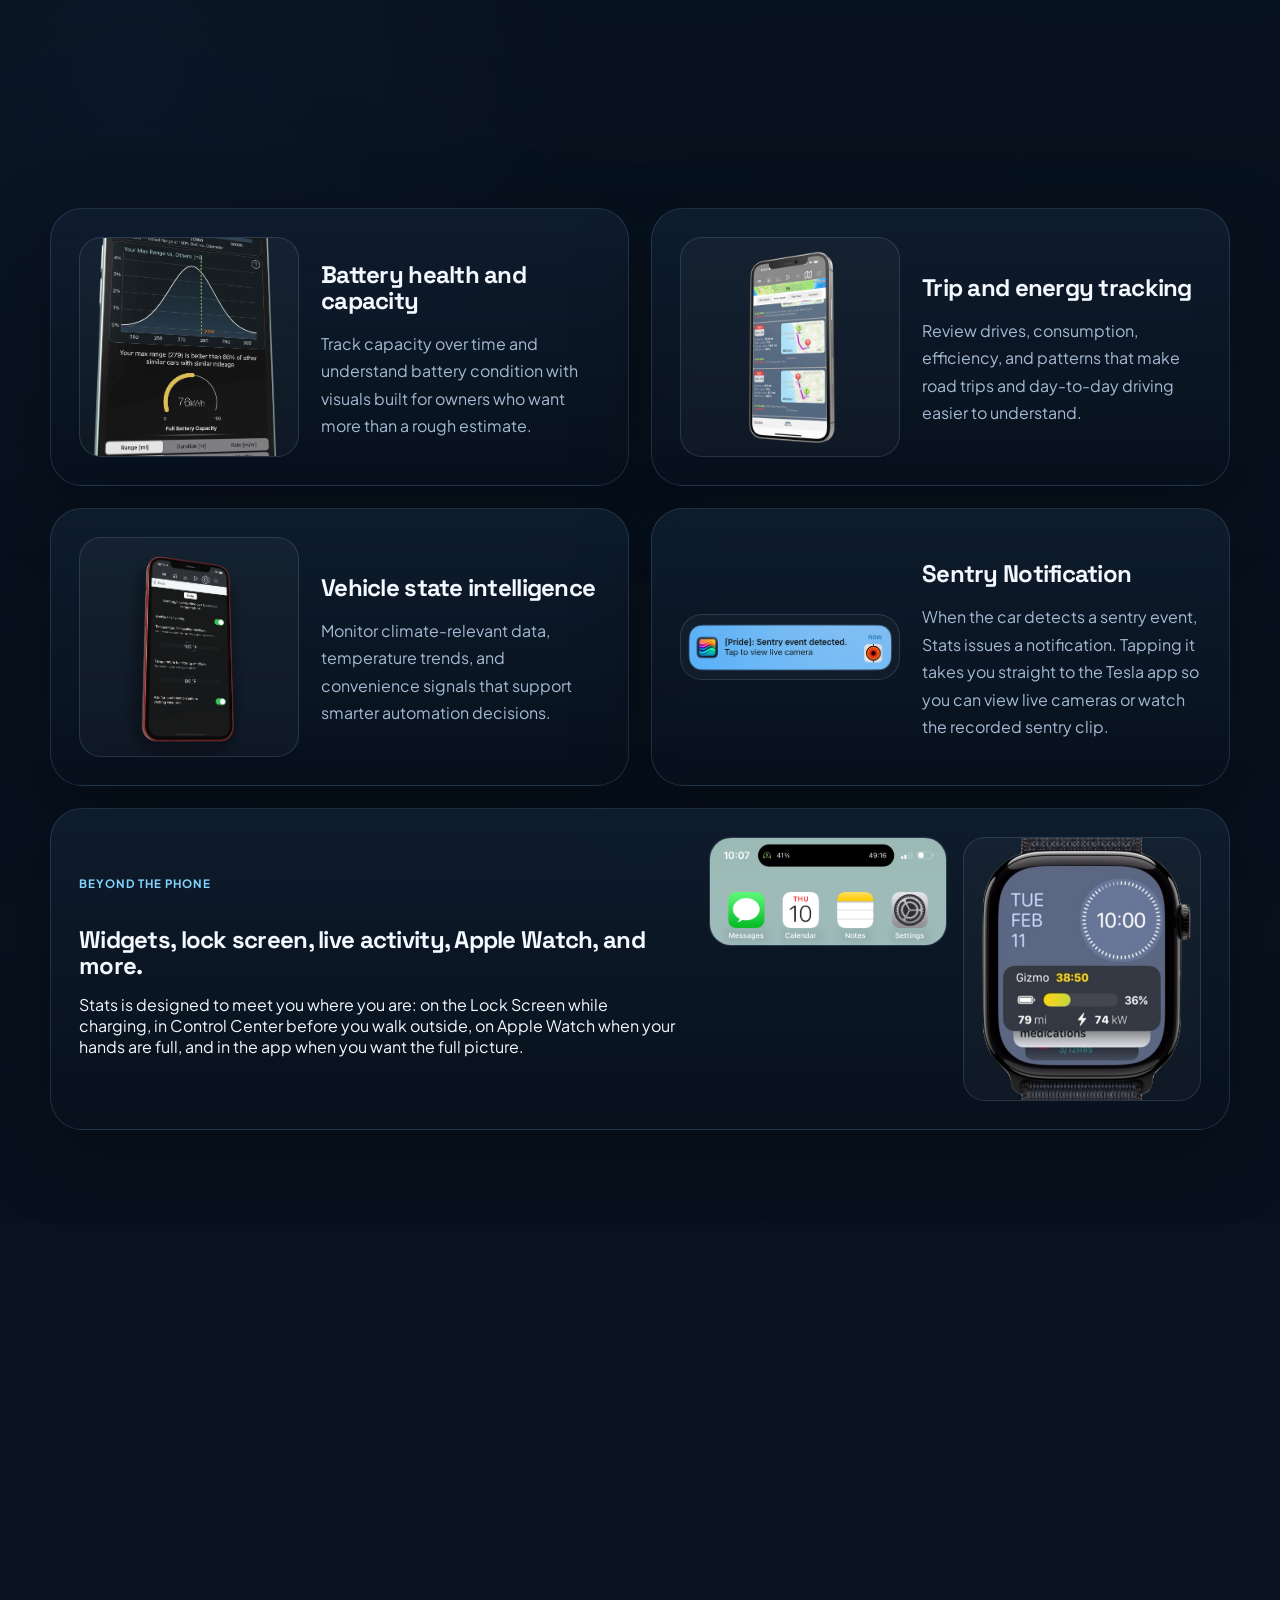
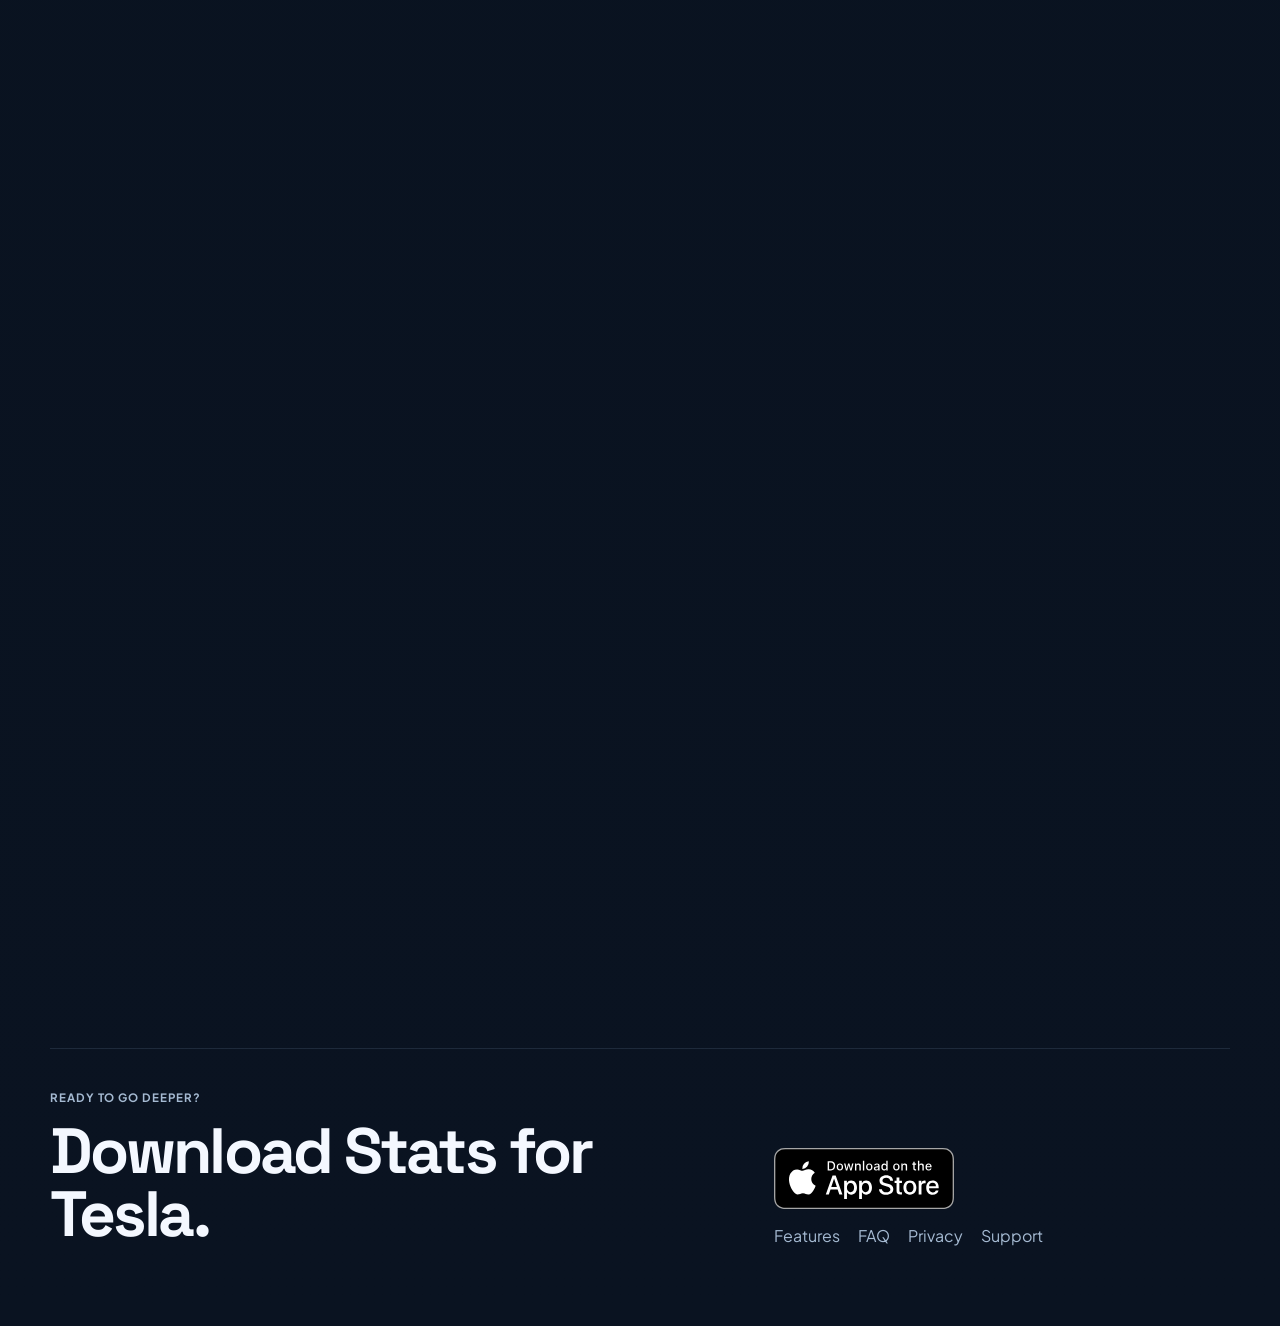
==== commit 92b01933: "Clarify natural language Siri integration" ====
--- a/index.html
+++ b/index.html
@@ -20,7 +20,7 @@
   <link rel="icon" type="image/png" sizes="32x32" href="/favicon-32x32.png?v=20260420">
   <link rel="apple-touch-icon" href="/apple-touch-icon.png?v=20260420">
   <link rel="manifest" href="/site.webmanifest">
-  <link rel="stylesheet" href="/styles.css?v=20260920-siri2">
+  <link rel="stylesheet" href="/styles.css?v=20260920-siri3">
 </head>
 <body>
   <a class="skip-link" href="#main">Skip to content</a>
@@ -188,11 +188,11 @@
                 <li>Check vehicle status and start climate preconditioning</li>
                 <li>Vent or close windows, lock or unlock, and open the trunk or frunk</li>
                 <li>Natural phrasing works with "in Stats," "with Stats," or "using Stats"</li>
-                <li>For complex commands, say "Siri, Ask Stats" and then describe what you want</li>
+                <li>Stats also supports complex natural-language commands through "Siri, ask Stats"</li>
                 <li>Sensitive commands require confirmation before they run</li>
               </ul>
             </div>
-            <div class="siri-command-showcase" aria-label="Examples of direct Siri requests for Stats for Tesla">
+            <div class="siri-command-showcase" aria-label="Examples of Siri requests for Stats for Tesla">
               <div class="siri-command-heading">
                 <img class="siri-command-icon" src="/assets/images/siri-icon.png?v=20260920" alt="">
                 <span>Ask Siri with Stats</span>
@@ -202,7 +202,11 @@
                 <p>“Precondition Gizmo with Stats”</p>
                 <p>“Vent windows for Gizmo with Stats”</p>
                 <p>“Pop the frunk on Gizmo with Stats”</p>
-                <p class="siri-command-complex"><strong>Existing Ask Stats mode</strong>“Set the temperature for Gizmo to 72 if the inside temperature is higher than 85”</p>
+                <p class="siri-command-complex">
+                  <strong>Complex natural-language commands</strong>
+                  <span>Stats also has another Siri integration for more complex requests. Say “Siri, ask Stats,” then try:</span>
+                  <span class="siri-command-example">“Set the temperature for Gizmo to 72 if the inside temperature is higher than 85”</span>
+                </p>
               </div>
             </div>
           </article>
--- a/styles.css
+++ b/styles.css
@@ -1117,6 +1117,13 @@
   text-transform: uppercase;
 }
 
+.siri-command-example {
+  display: block;
+  margin-top: 8px;
+  color: var(--text);
+  font-weight: 600;
+}
+
 .feature-image-contain {
   object-fit: contain;
   background:
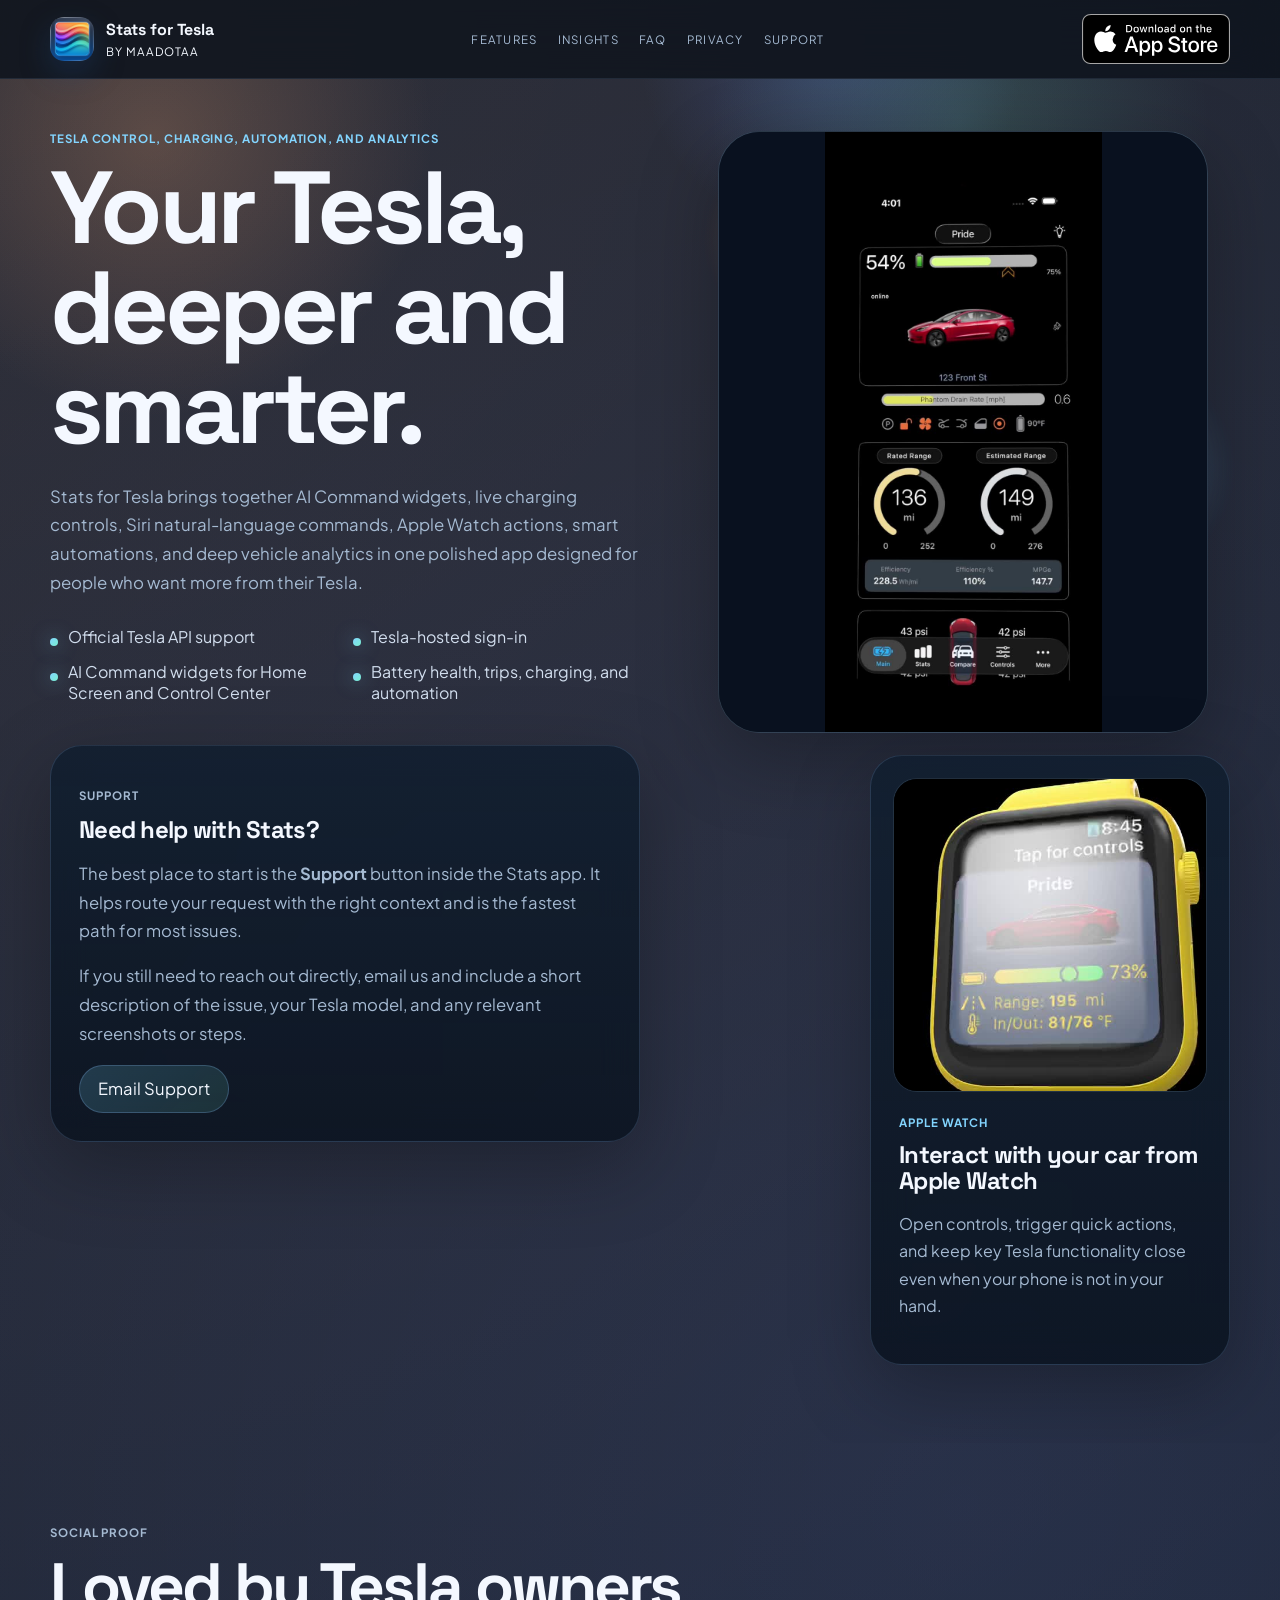
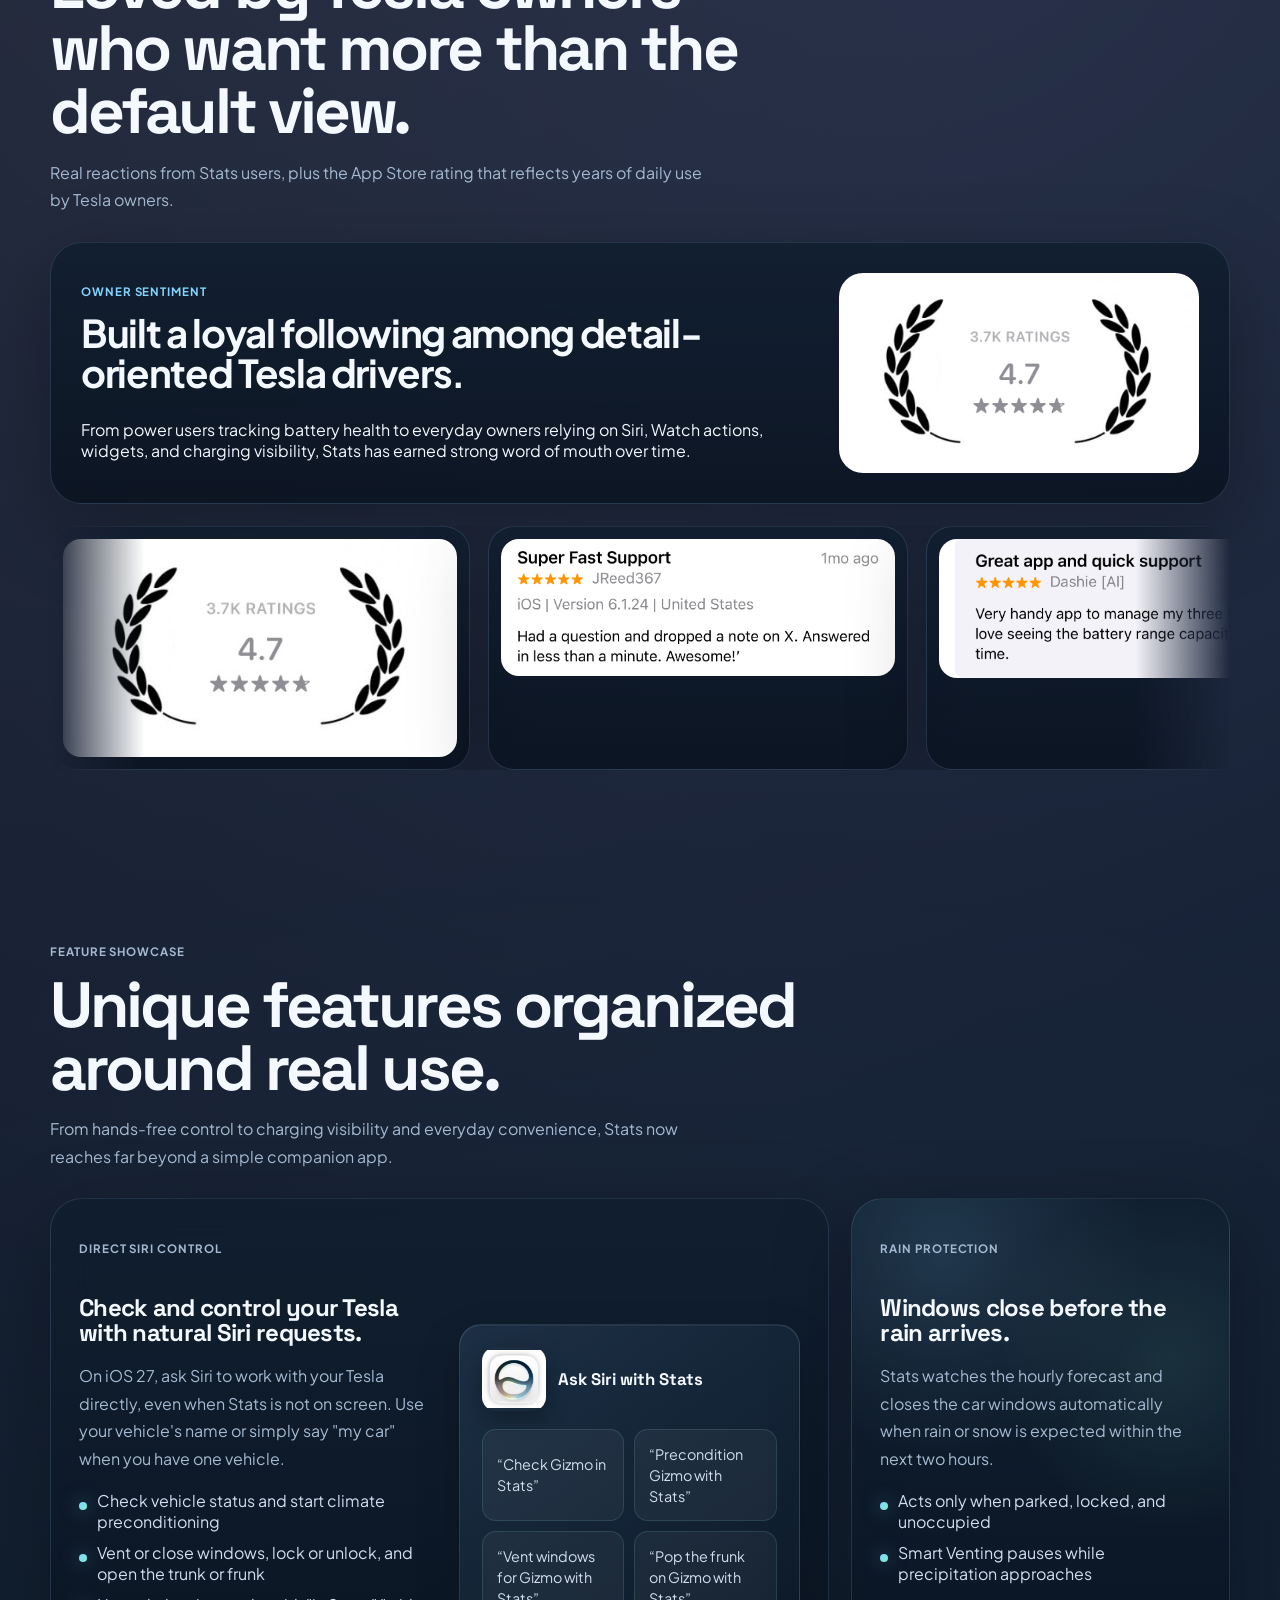
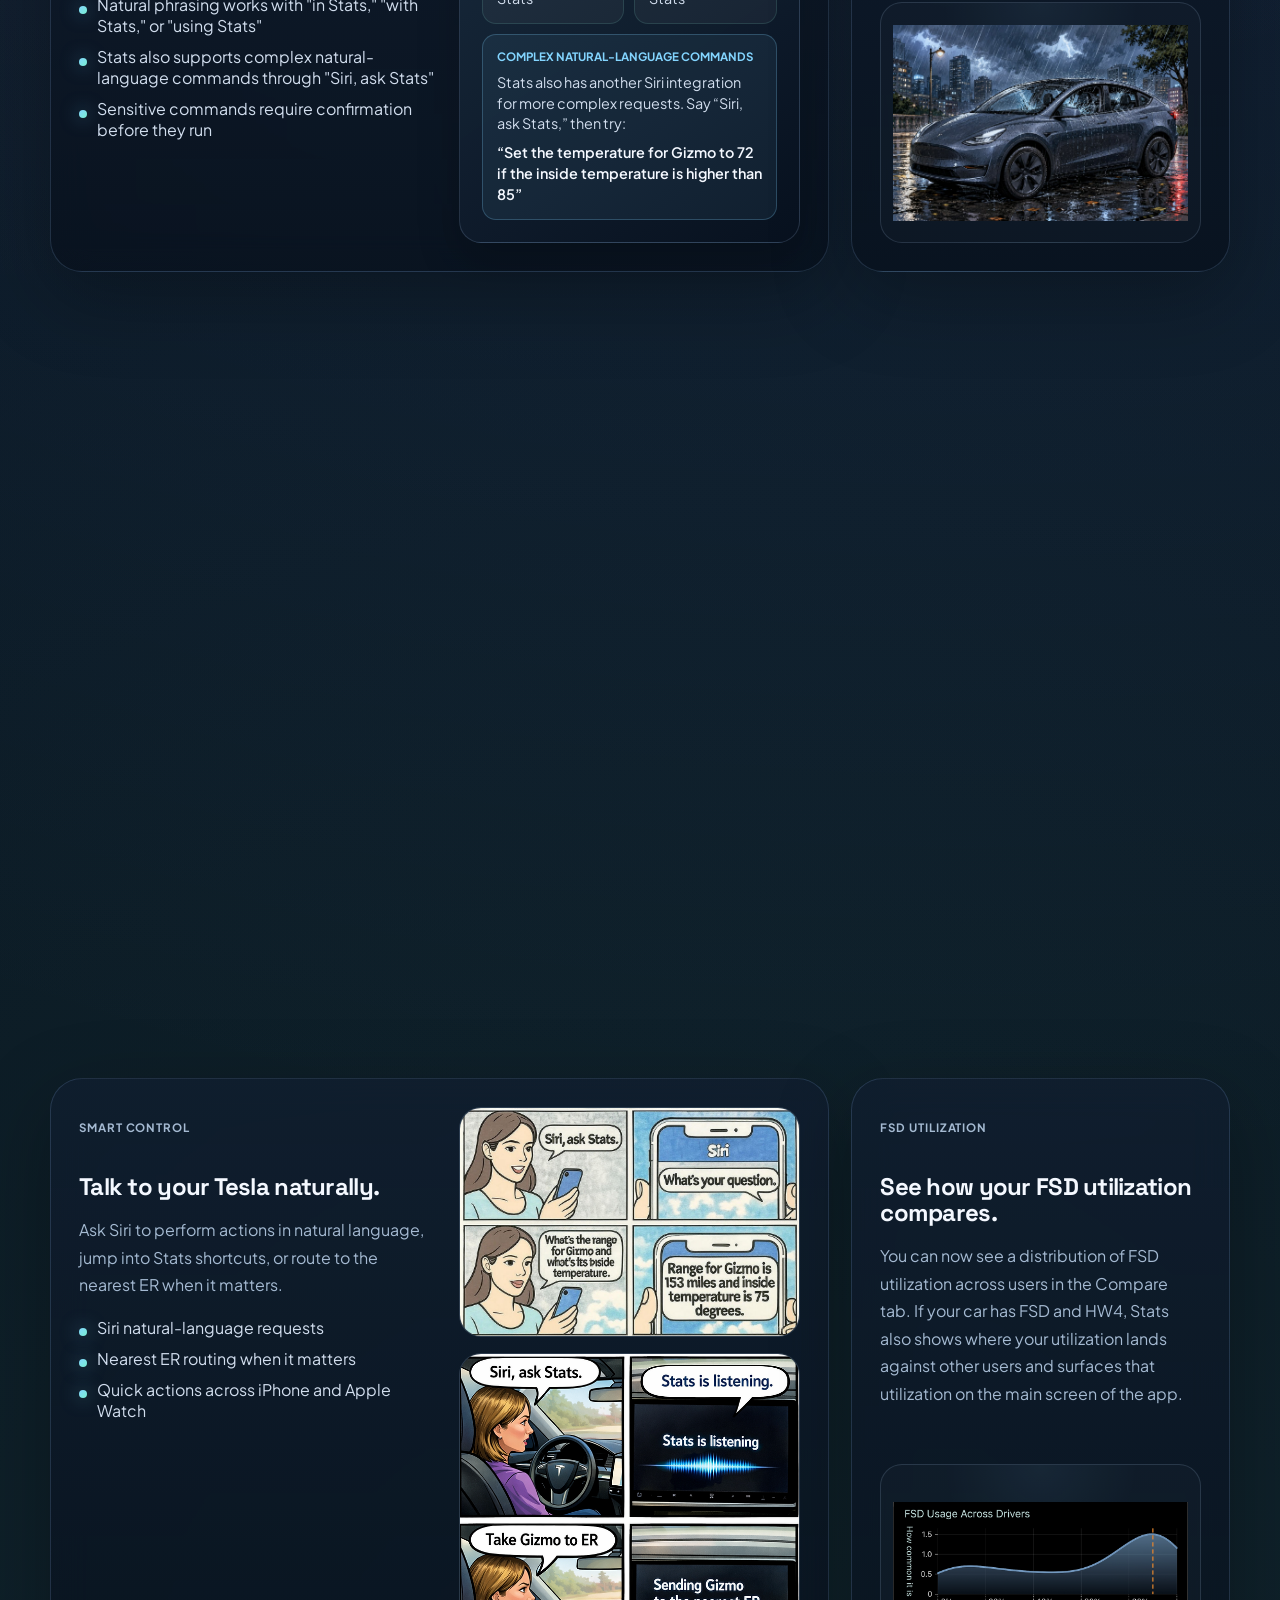
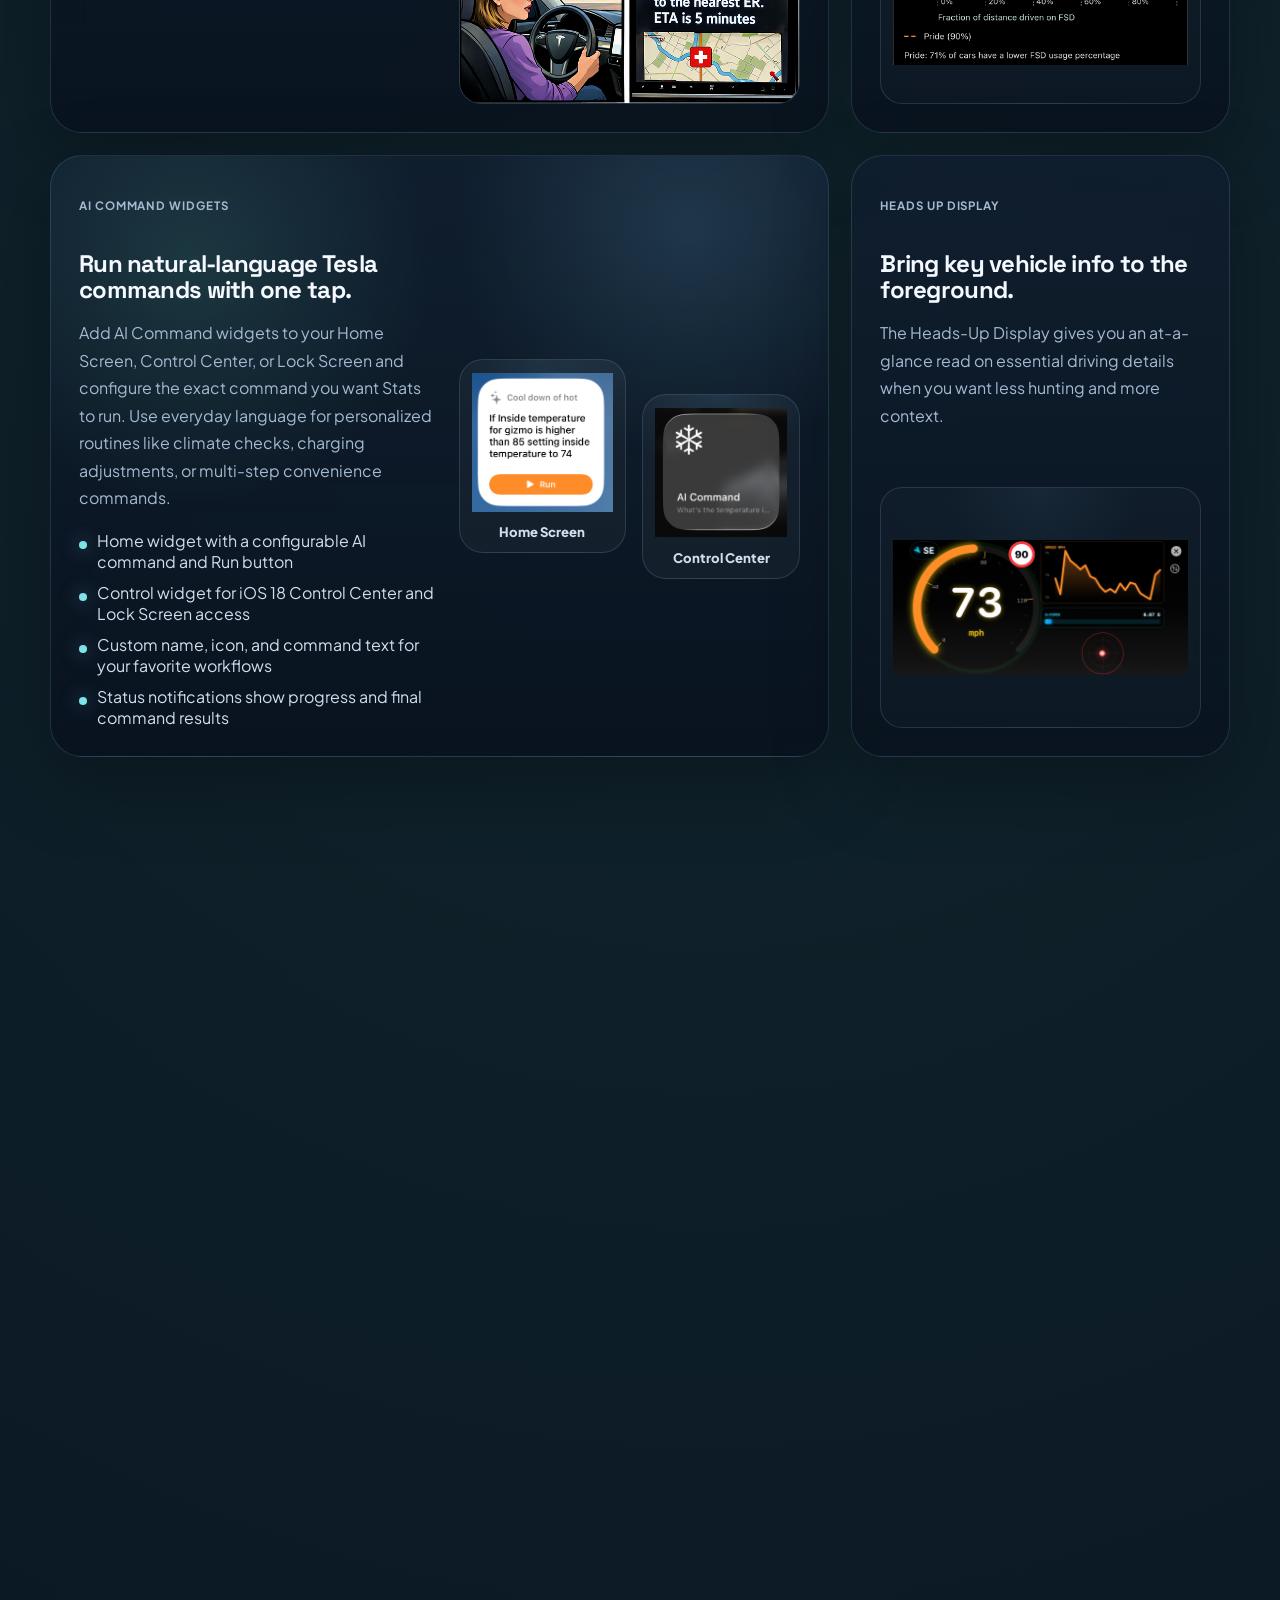
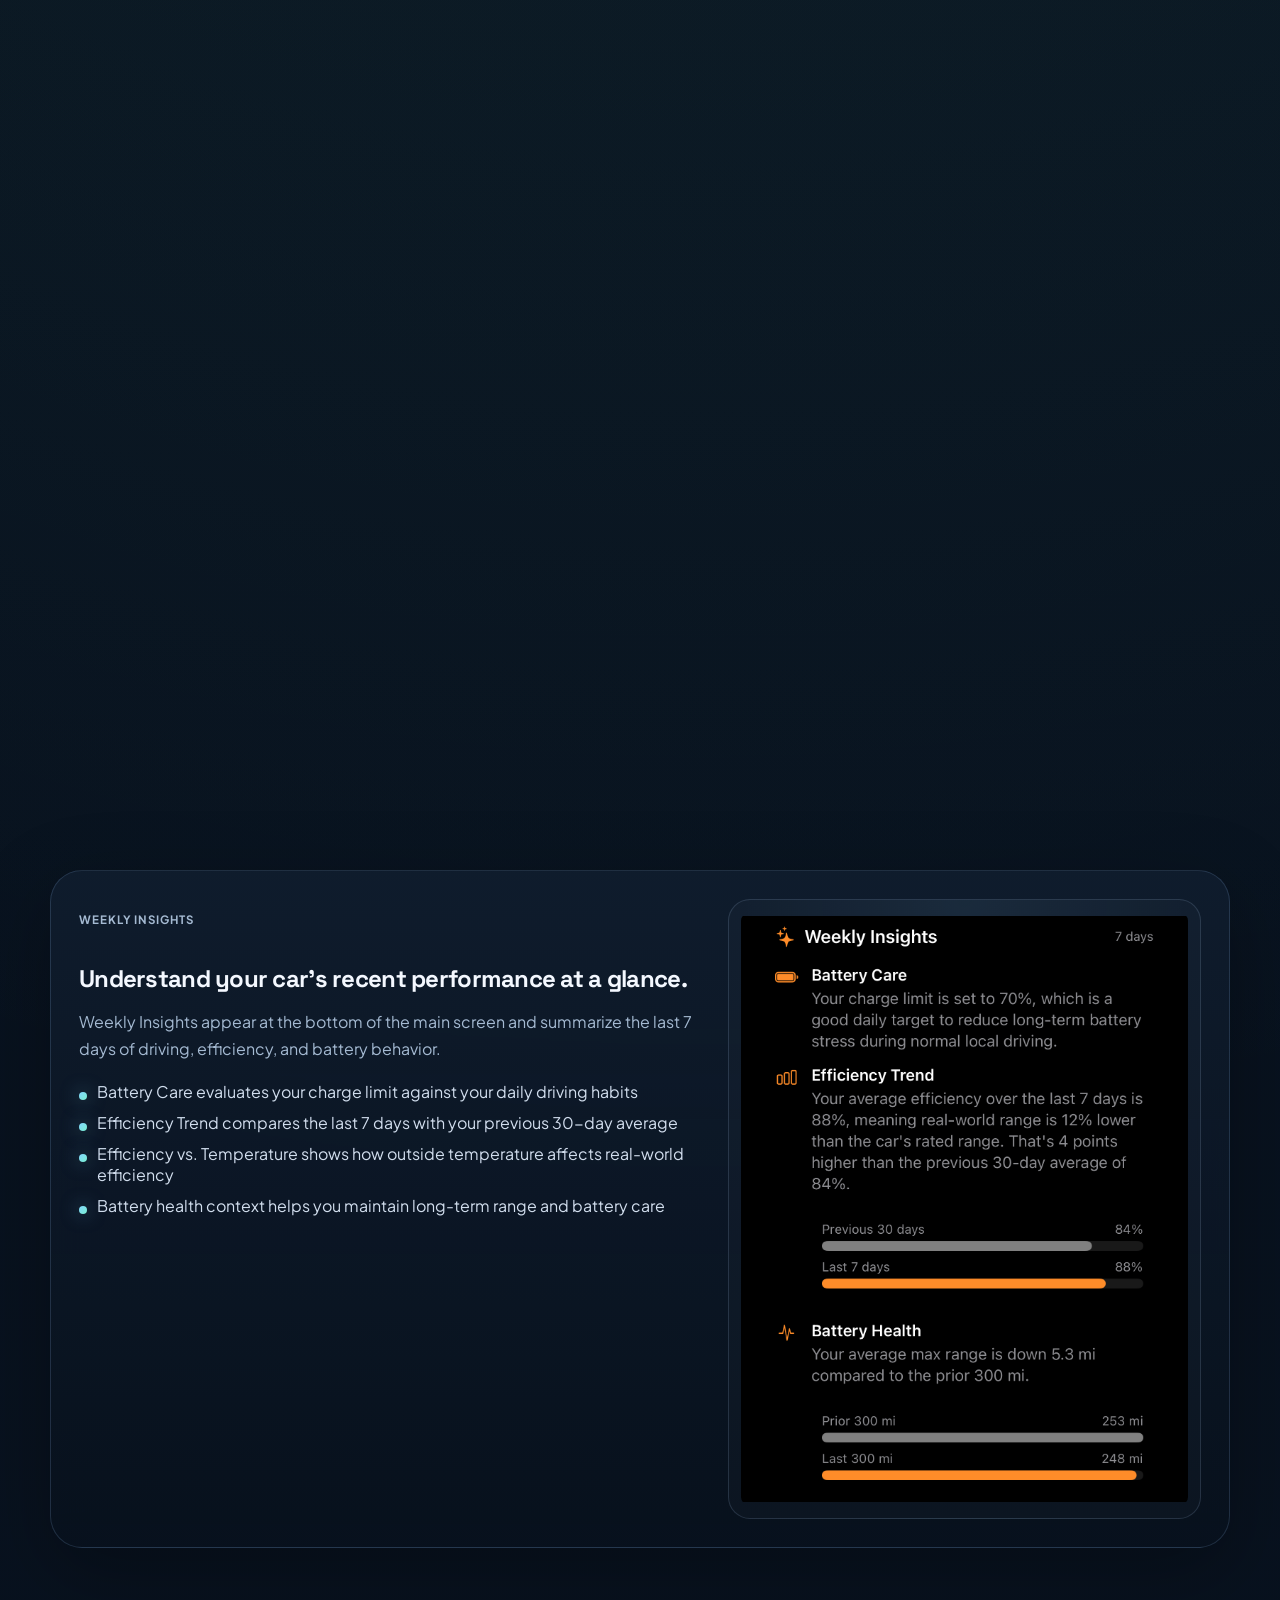
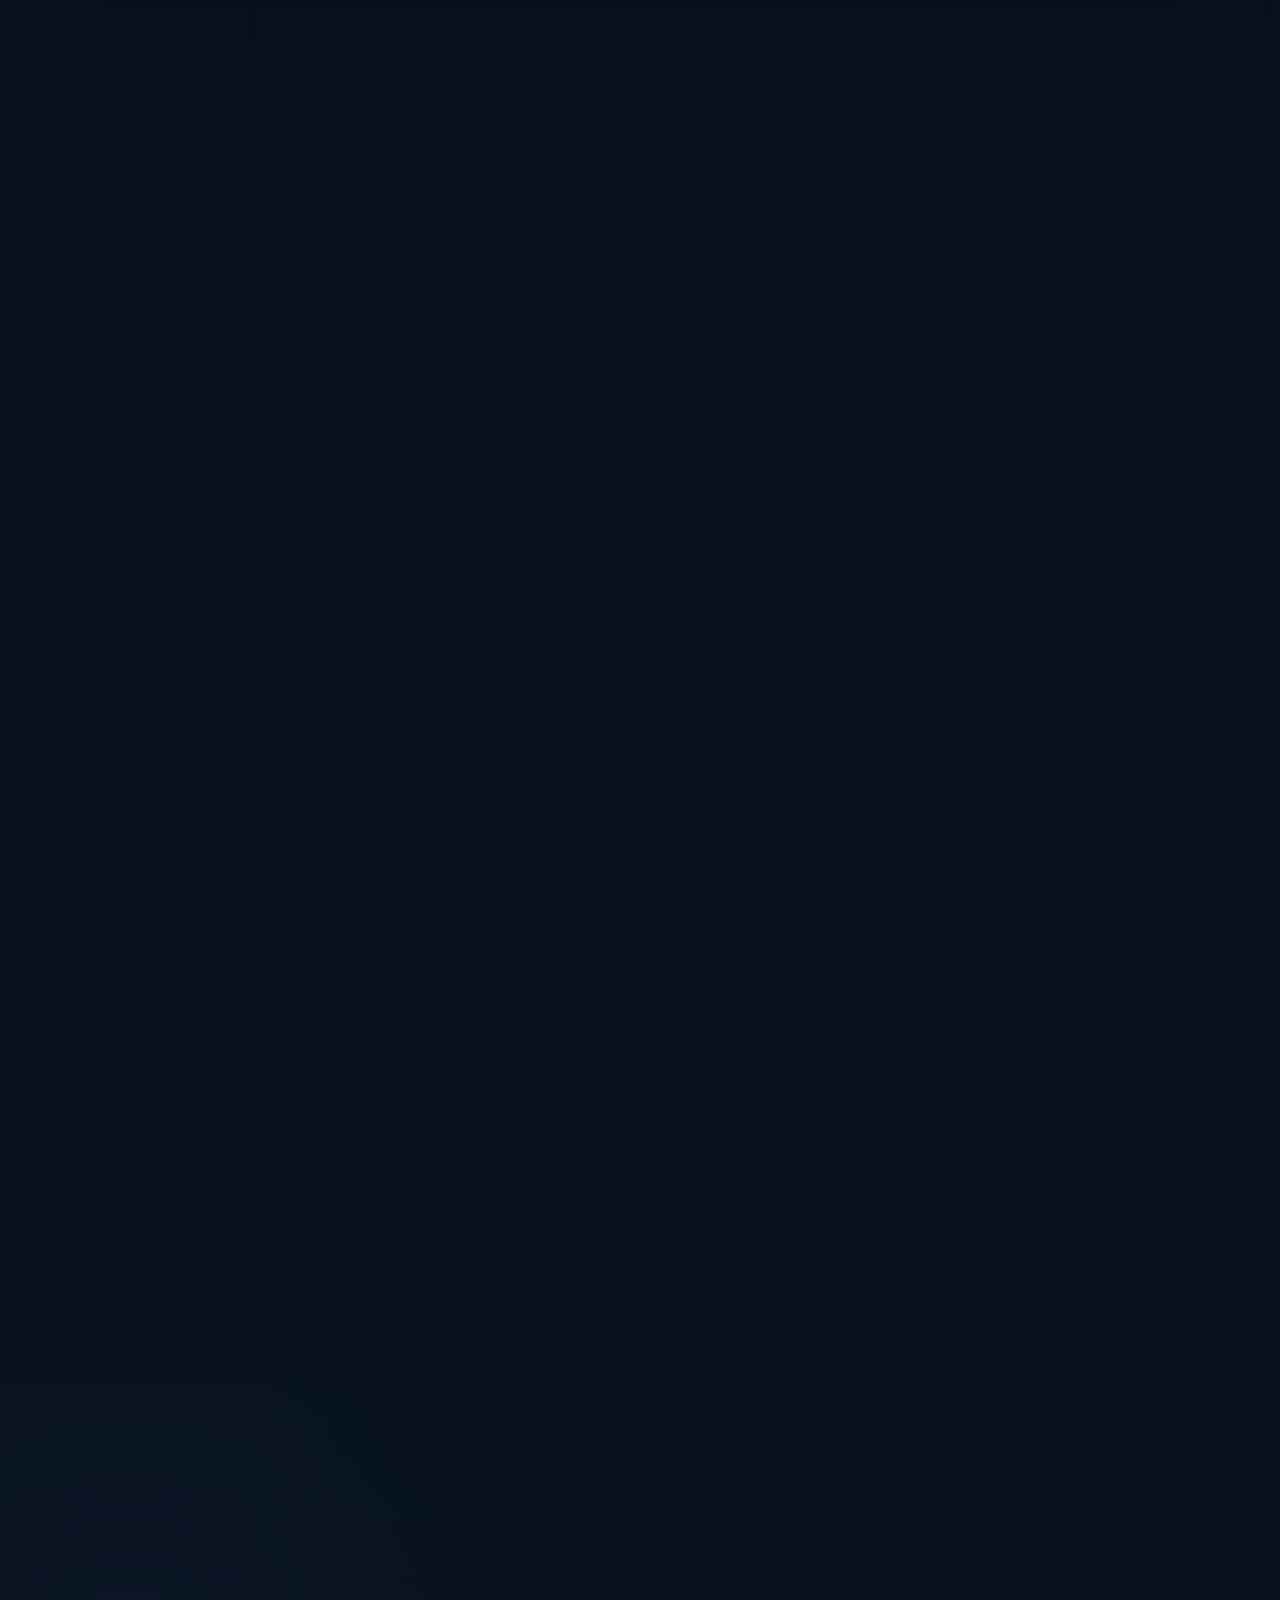
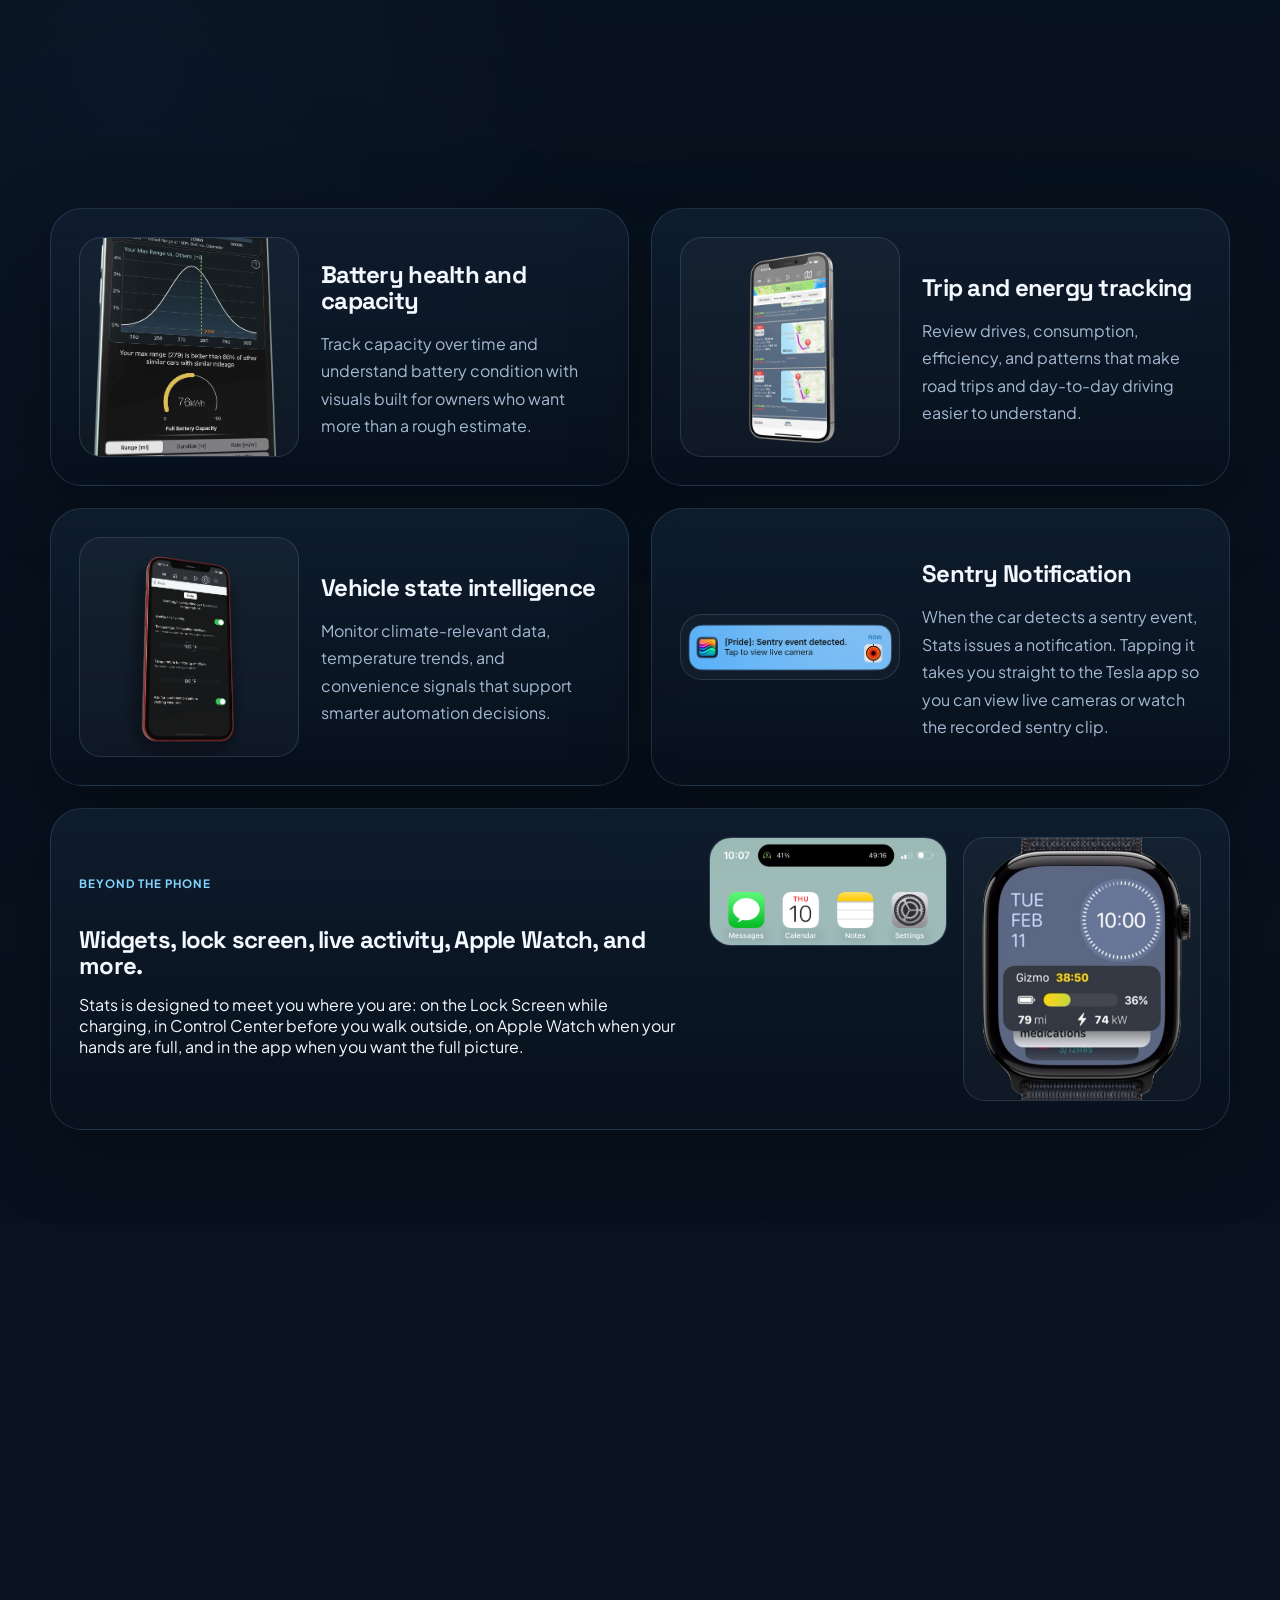
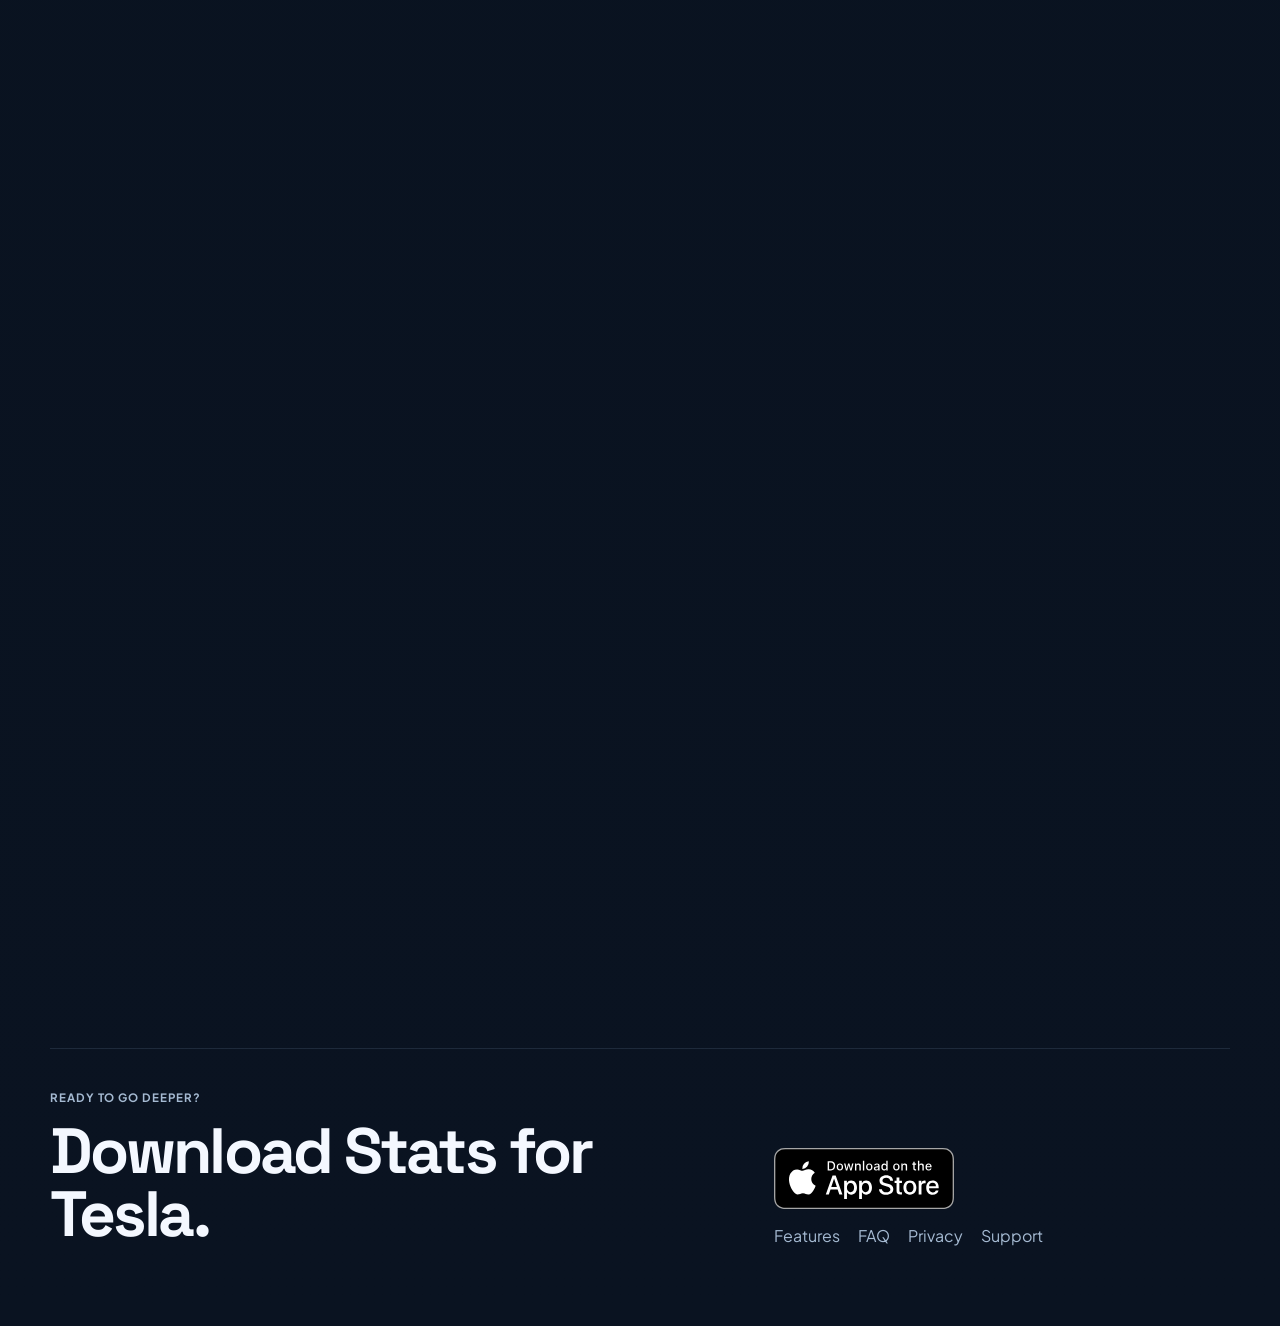
==== commit 21c4898f: "Set Siri logo to 64 pixels" ====
--- a/index.html
+++ b/index.html
@@ -20,7 +20,7 @@
   <link rel="icon" type="image/png" sizes="32x32" href="/favicon-32x32.png?v=20260420">
   <link rel="apple-touch-icon" href="/apple-touch-icon.png?v=20260420">
   <link rel="manifest" href="/site.webmanifest">
-  <link rel="stylesheet" href="/styles.css?v=20260920-siri3">
+  <link rel="stylesheet" href="/styles.css?v=20260920-siri4">
 </head>
 <body>
   <a class="skip-link" href="#main">Skip to content</a>
--- a/styles.css
+++ b/styles.css
@@ -1067,13 +1067,13 @@
 }
 
 .siri-command-heading .siri-command-icon {
-  width: 26px !important;
-  height: 24px !important;
-  max-width: 26px !important;
-  max-height: 24px !important;
-  flex: 0 0 26px;
+  width: 64px !important;
+  height: 64px !important;
+  max-width: 64px !important;
+  max-height: 64px !important;
+  flex: 0 0 64px;
   padding: 0 !important;
-  border-radius: 6px;
+  border-radius: 14px;
   object-fit: contain;
   box-shadow: 0 8px 22px rgba(0, 0, 0, 0.28);
 }
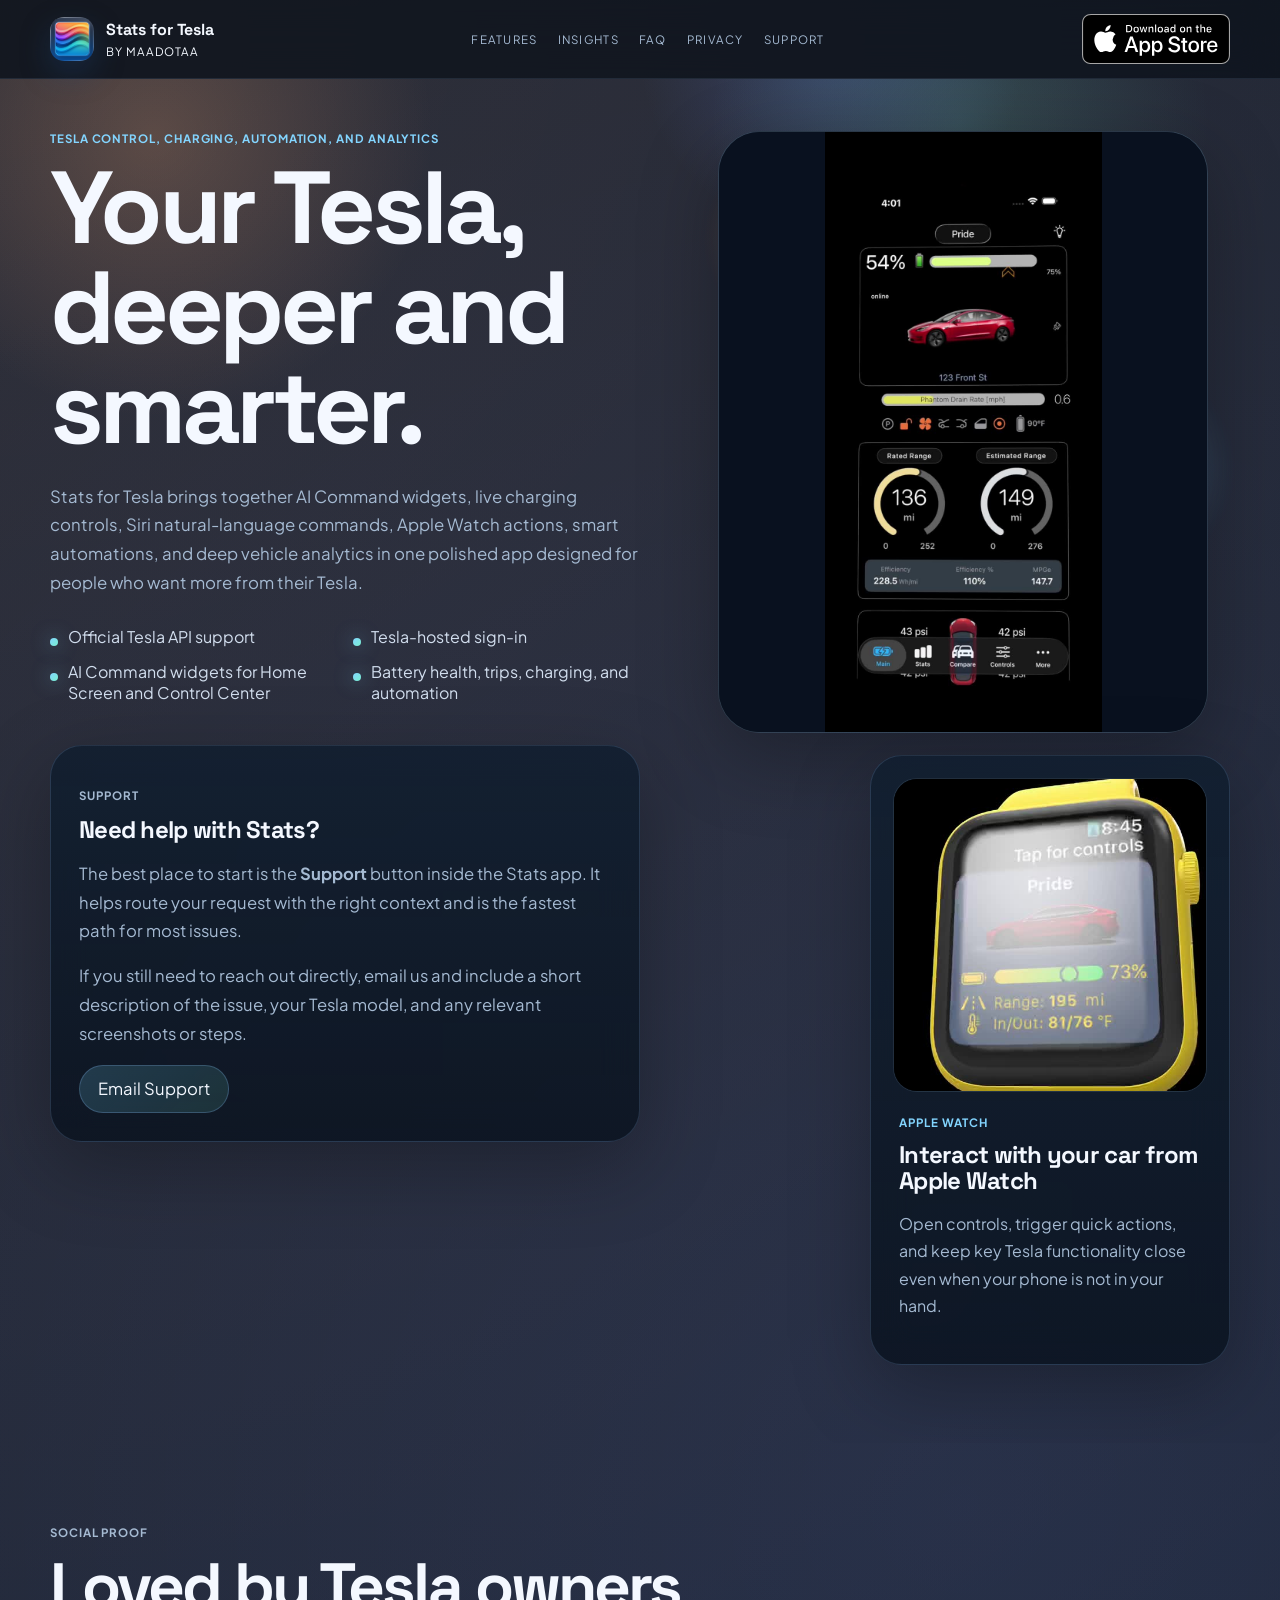
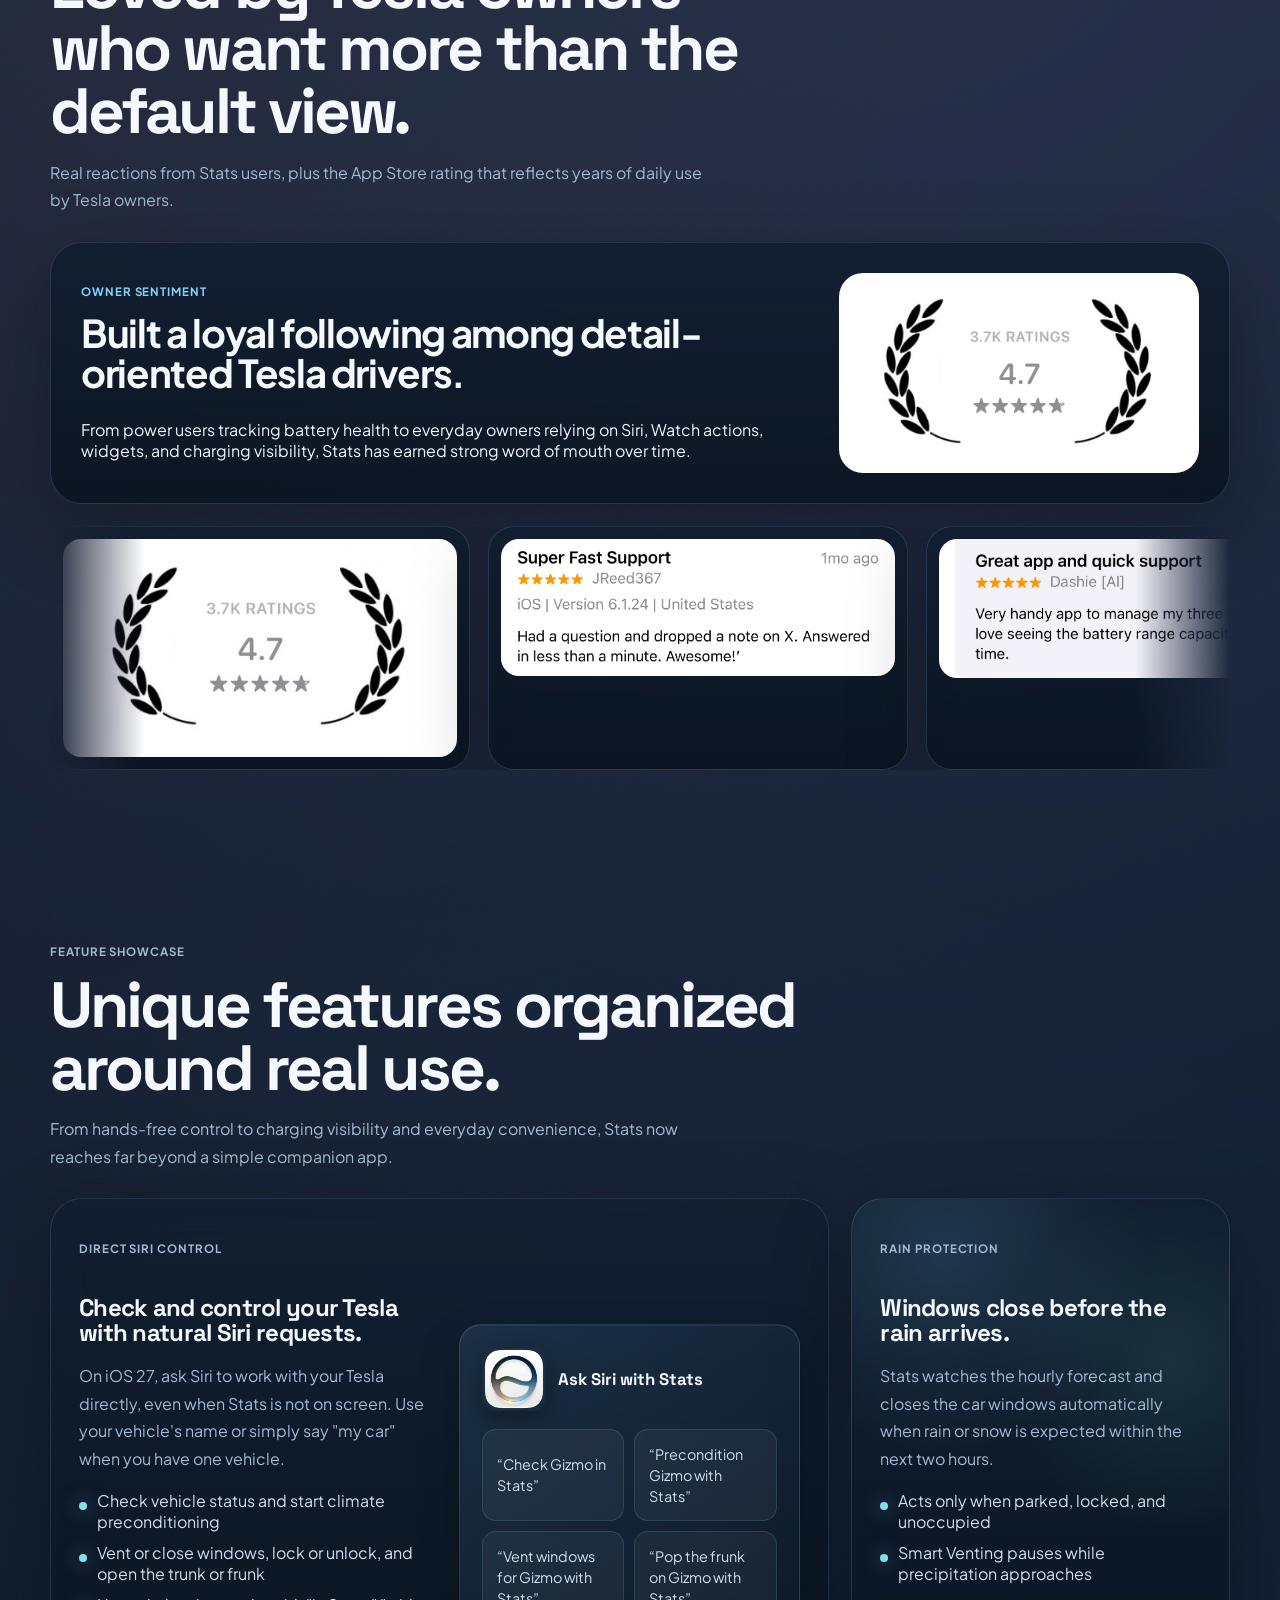
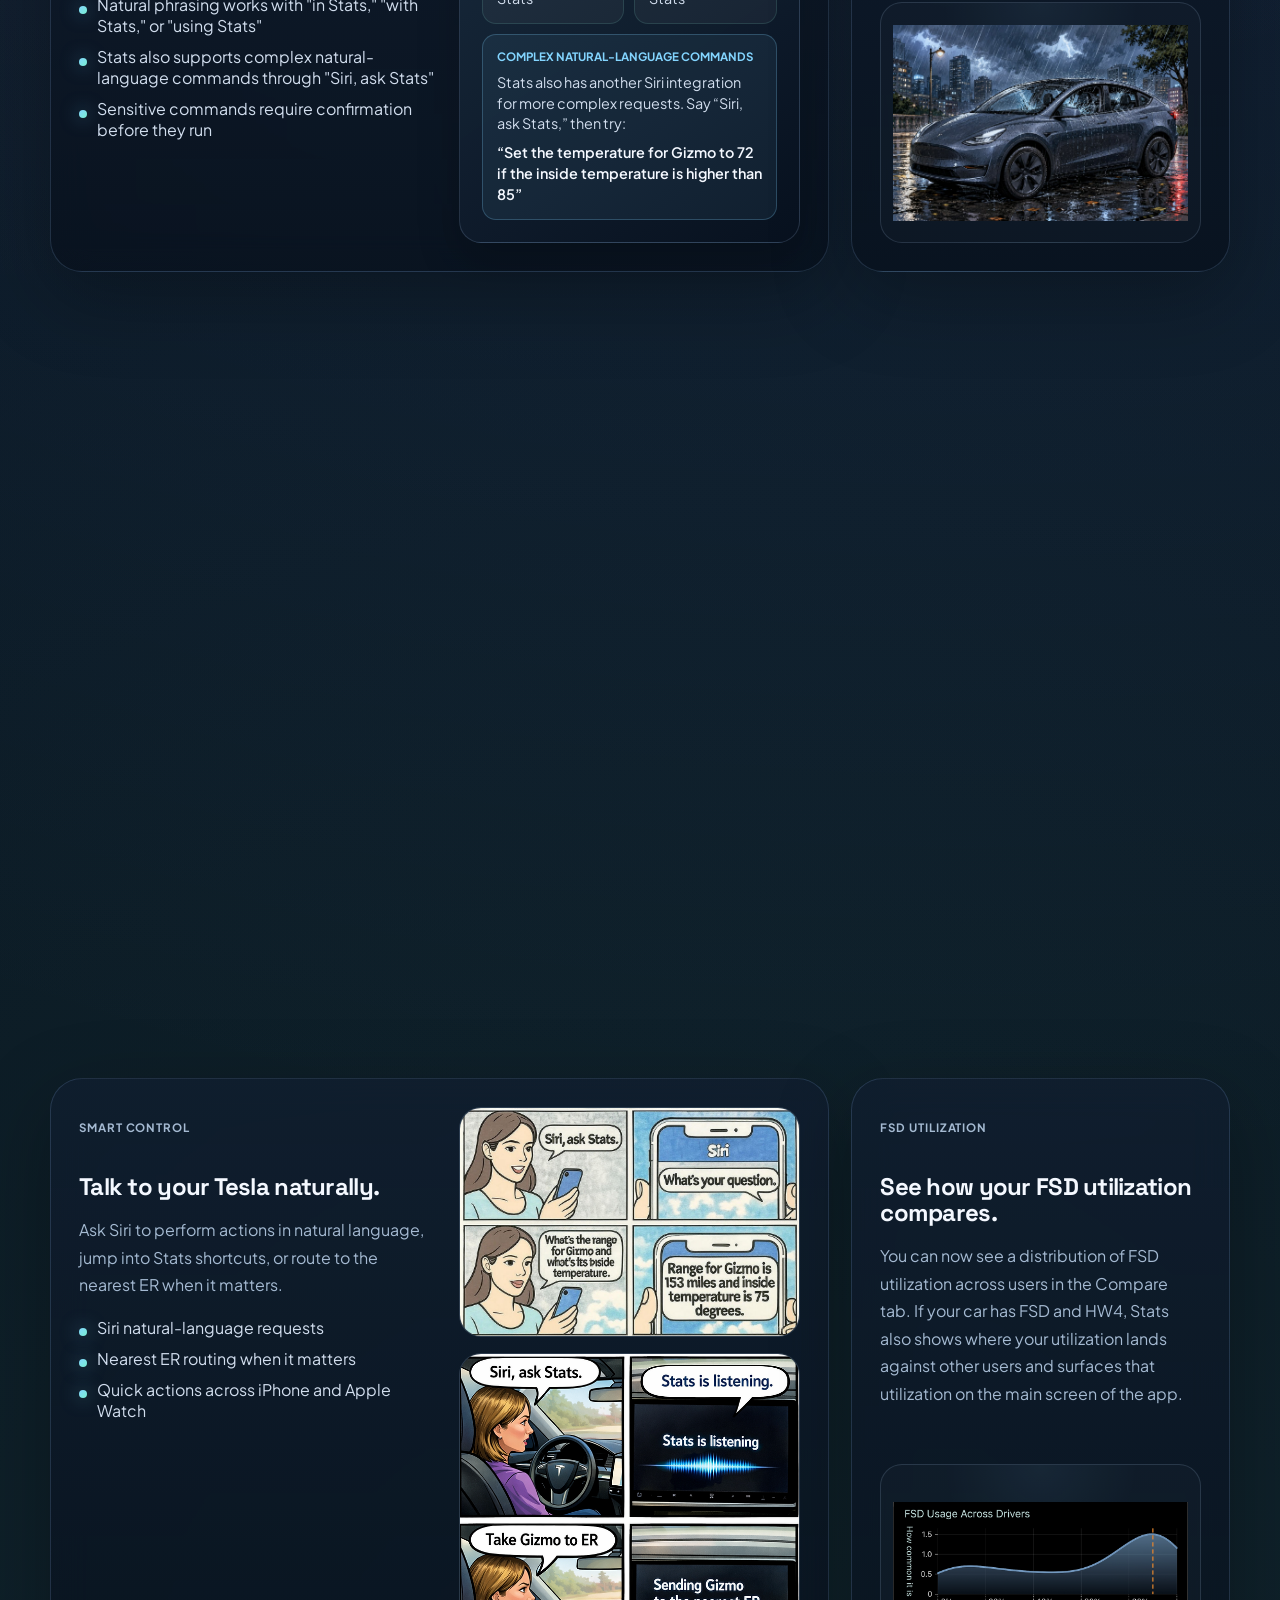
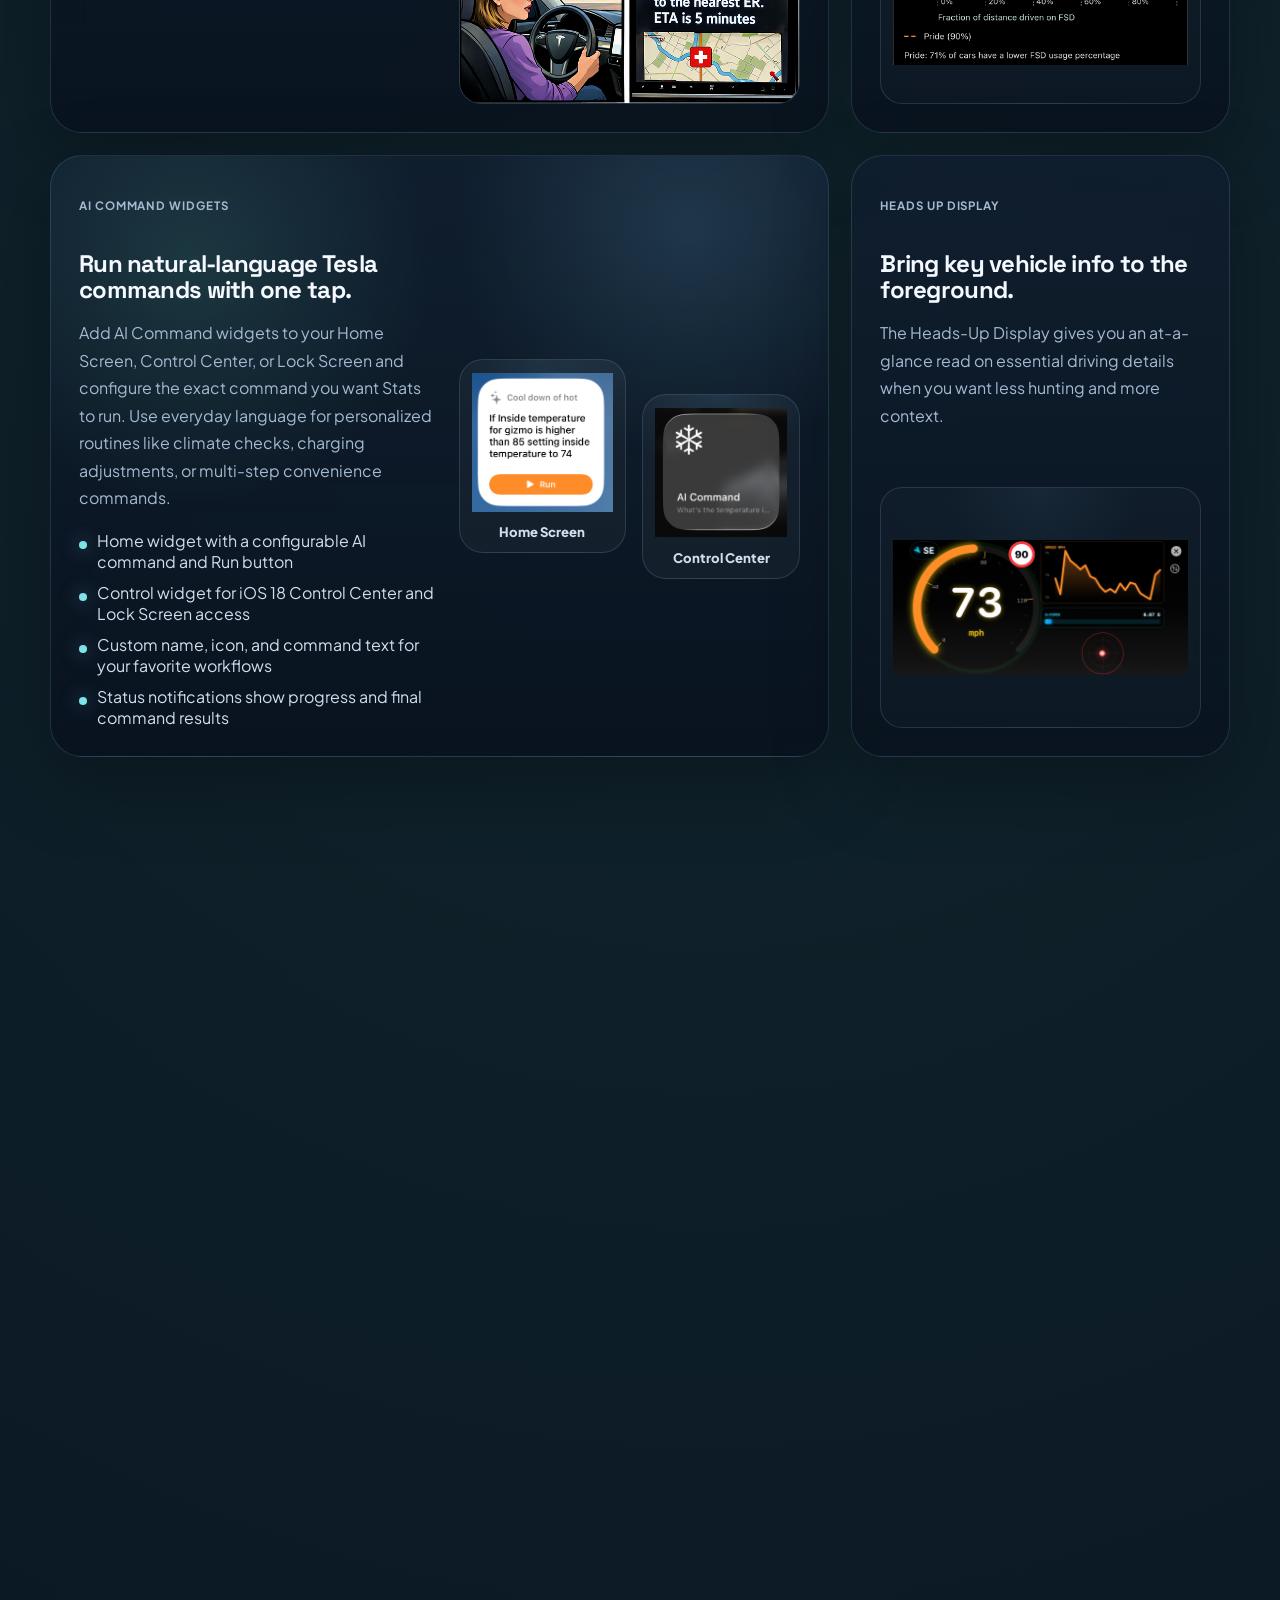
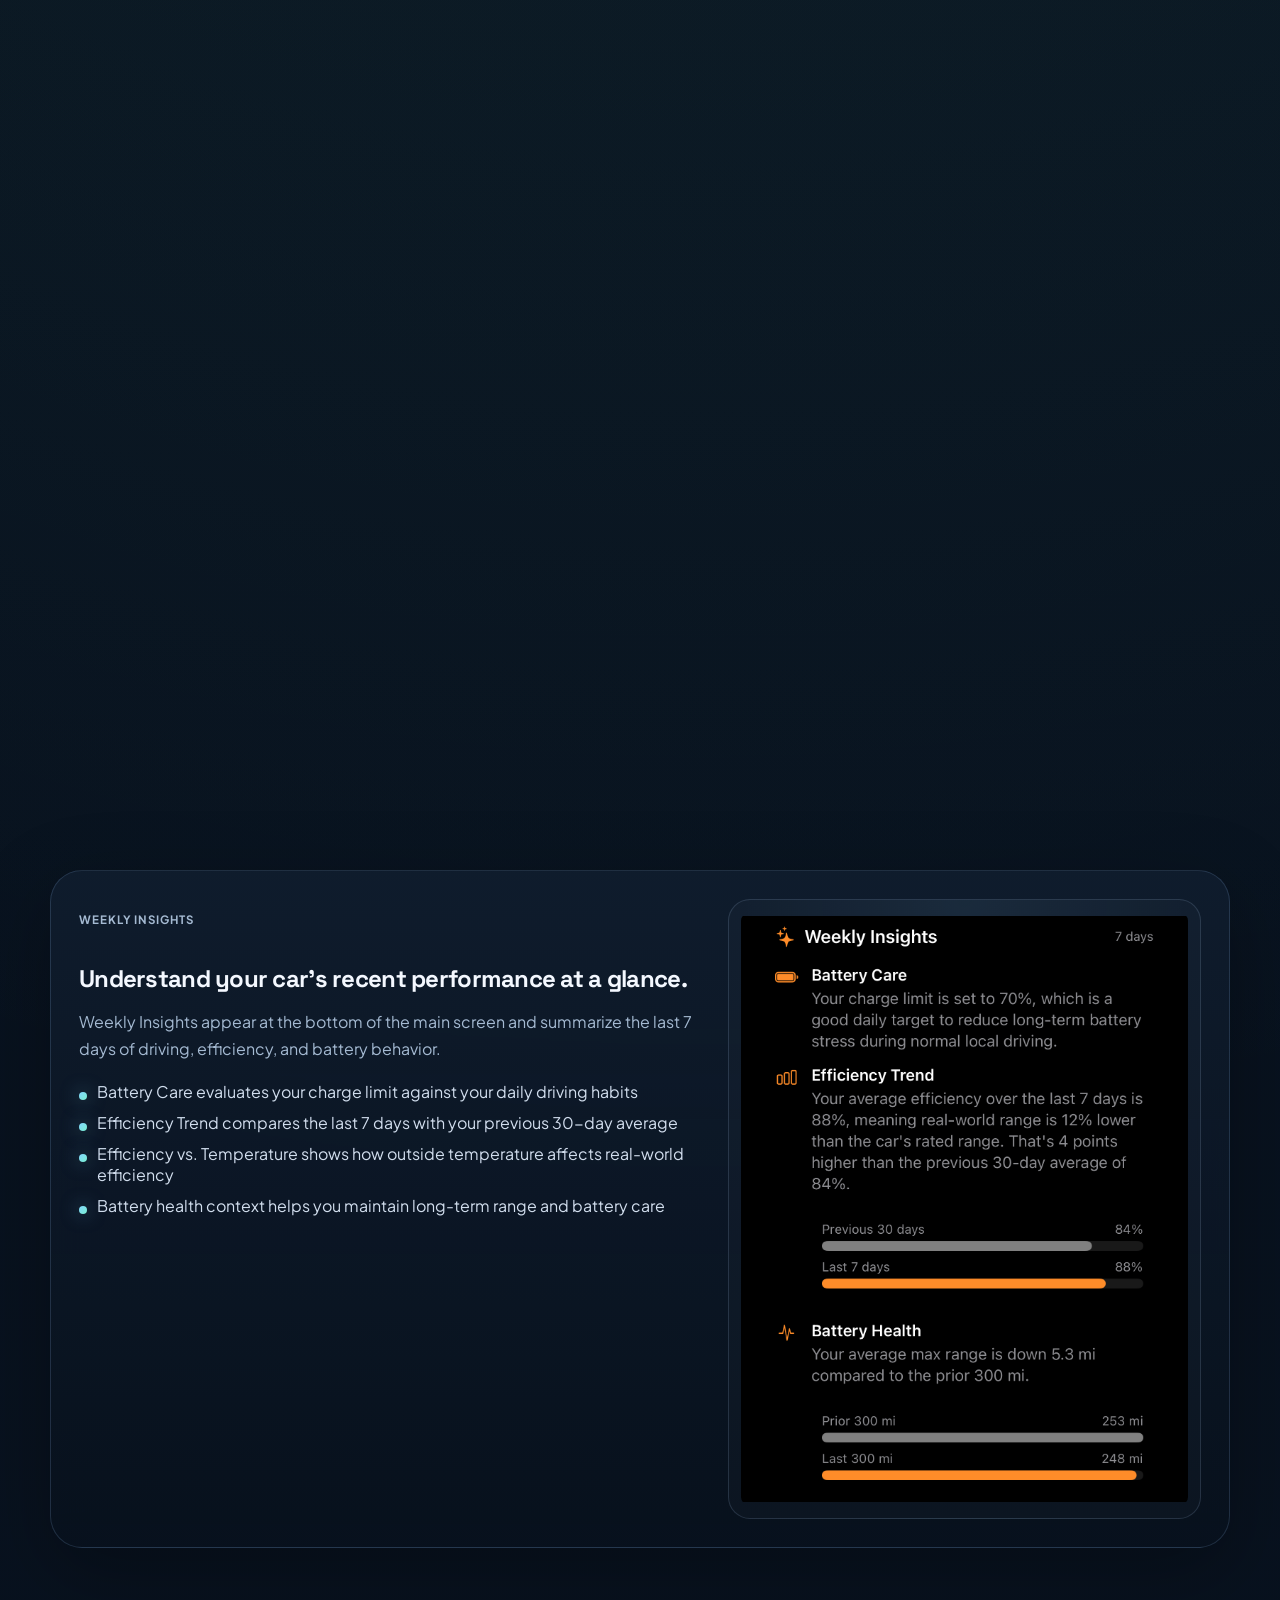
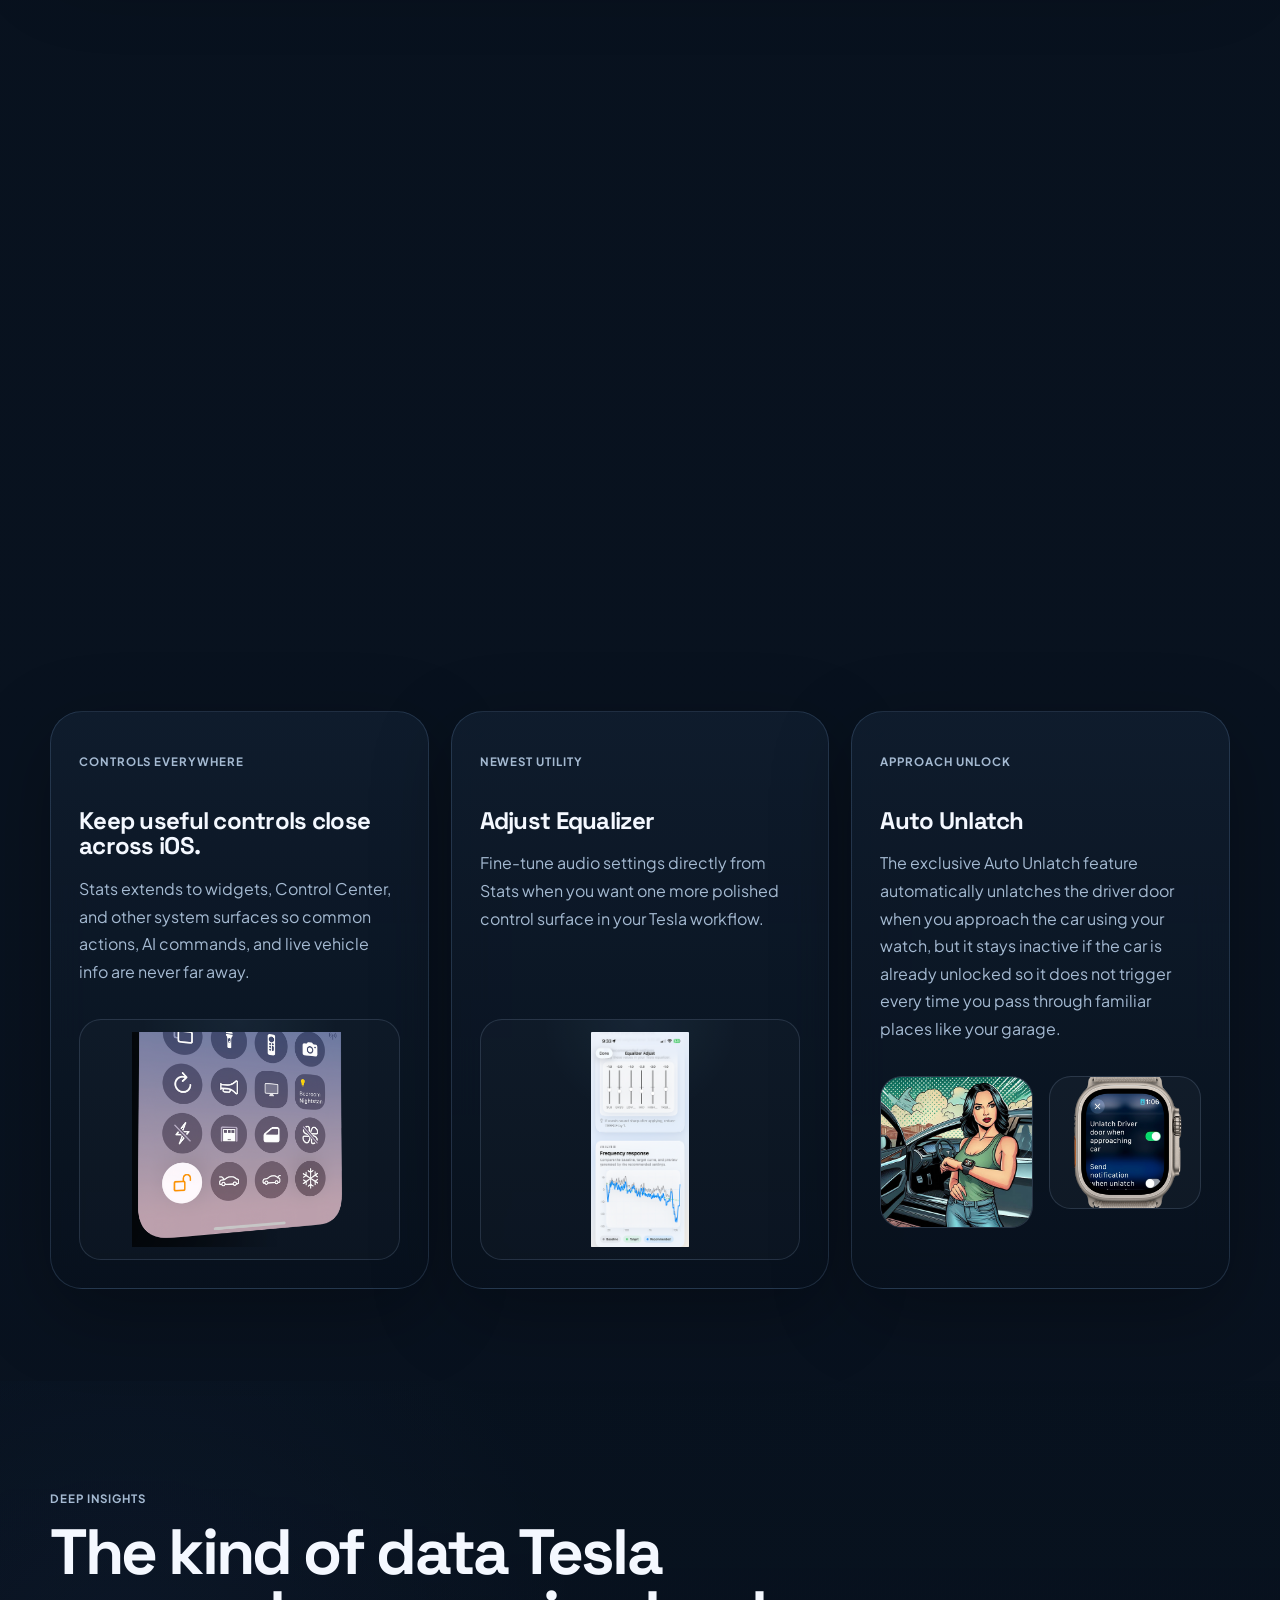
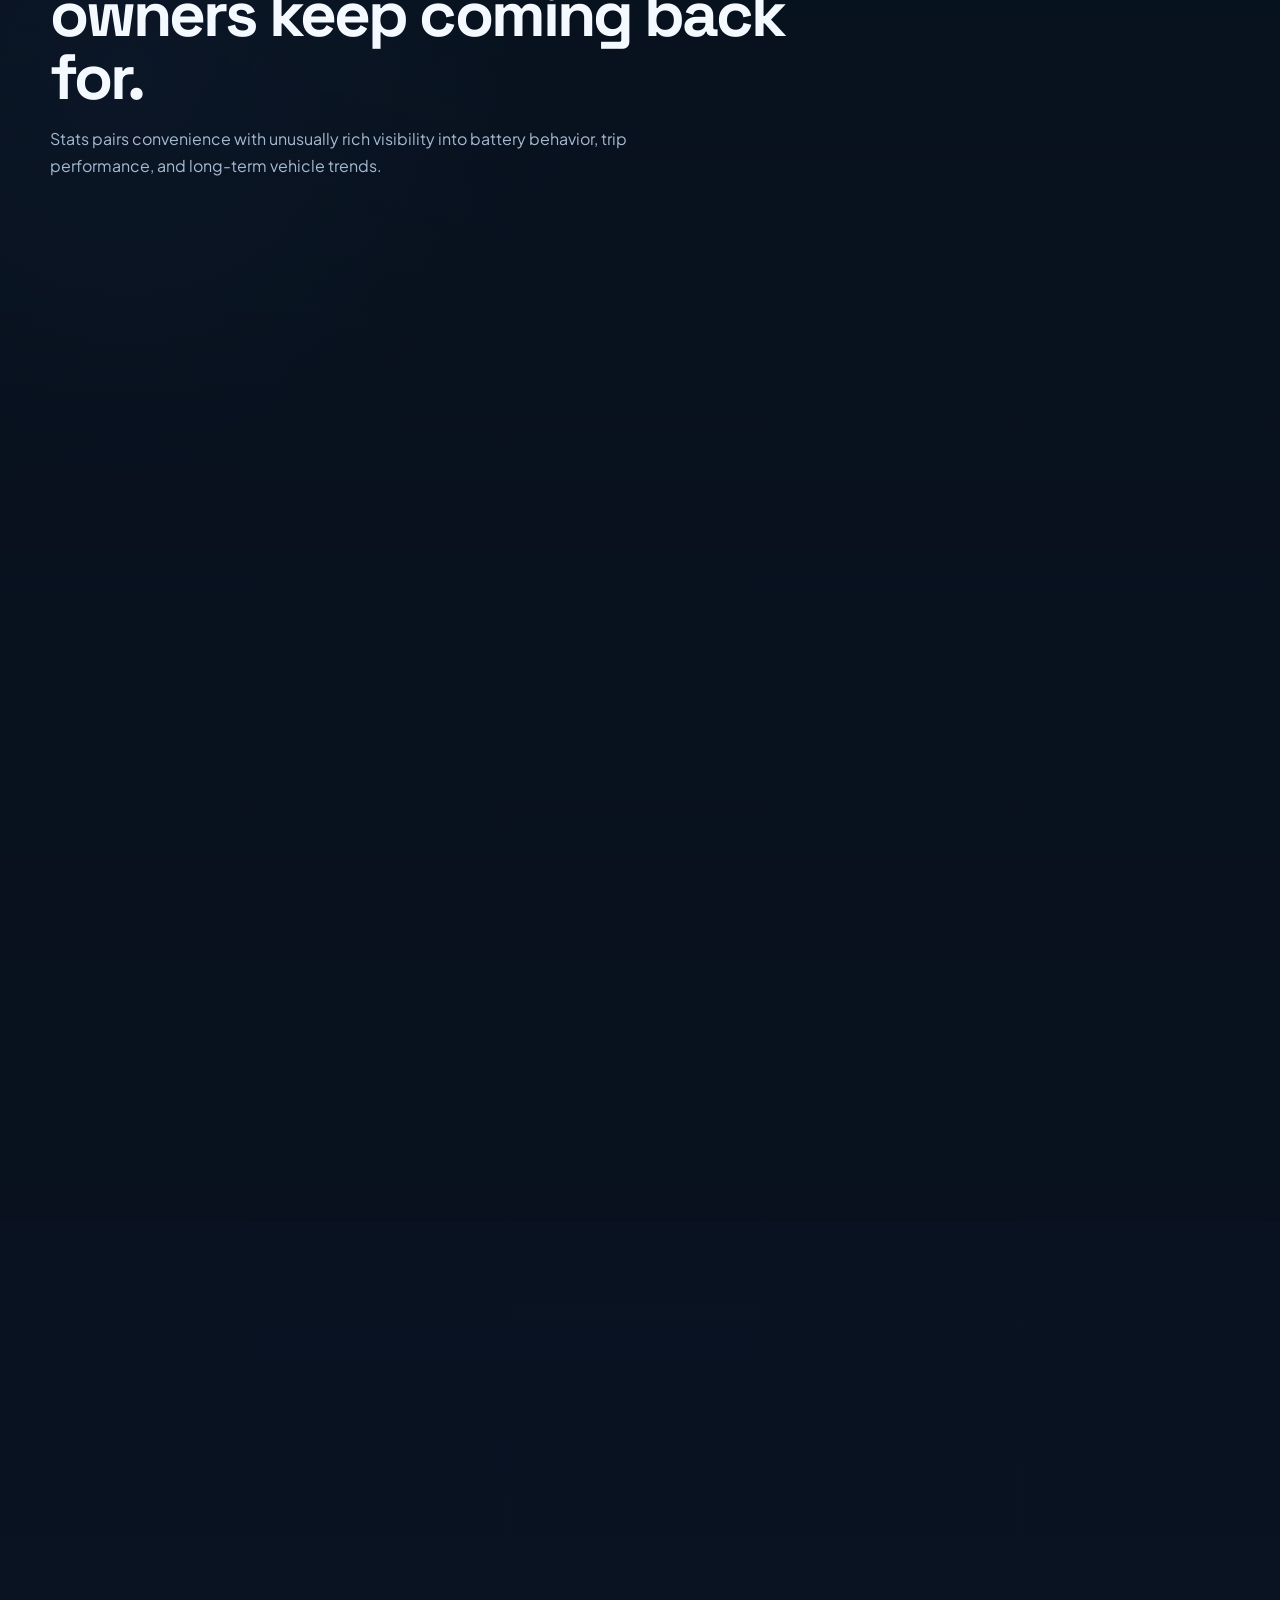
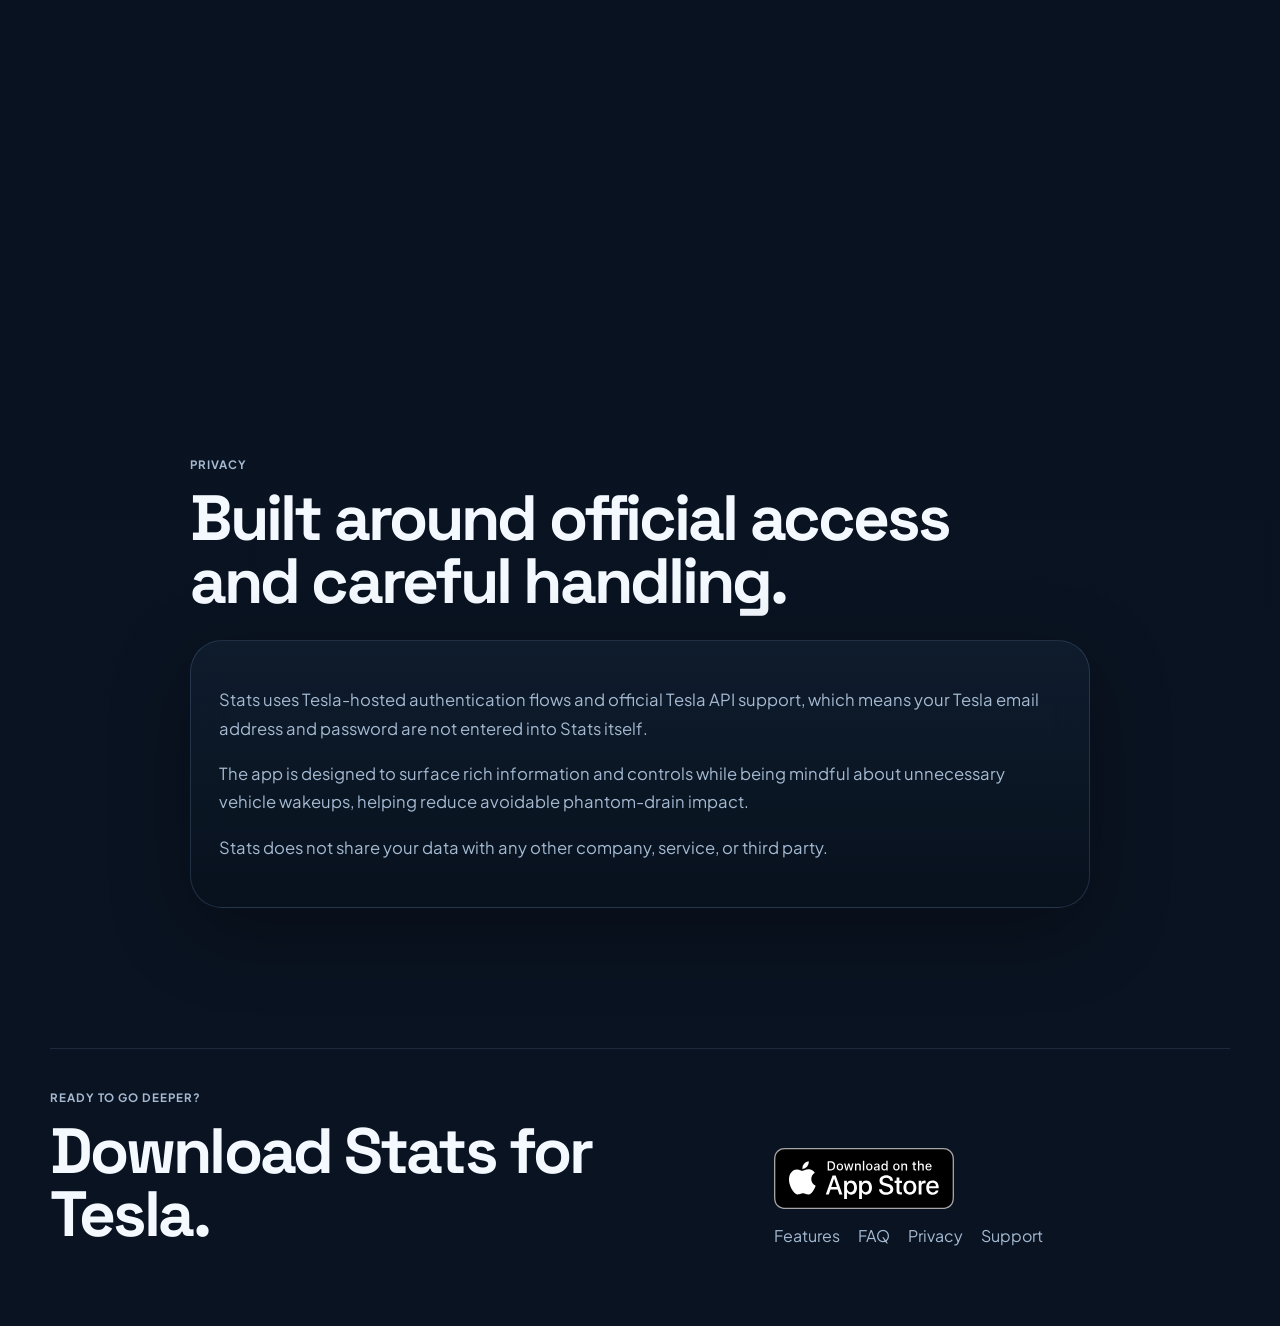
==== commit e9b73325: "Replace Siri icon artwork" ====
--- a/index.html
+++ b/index.html
@@ -194,7 +194,7 @@
             </div>
             <div class="siri-command-showcase" aria-label="Examples of Siri requests for Stats for Tesla">
               <div class="siri-command-heading">
-                <img class="siri-command-icon" src="/assets/images/siri-icon.png?v=20260920" alt="">
+                <img class="siri-command-icon" src="/assets/images/siri-icon.webp?v=20260920" alt="">
                 <span>Ask Siri with Stats</span>
               </div>
               <div class="siri-command-grid">
